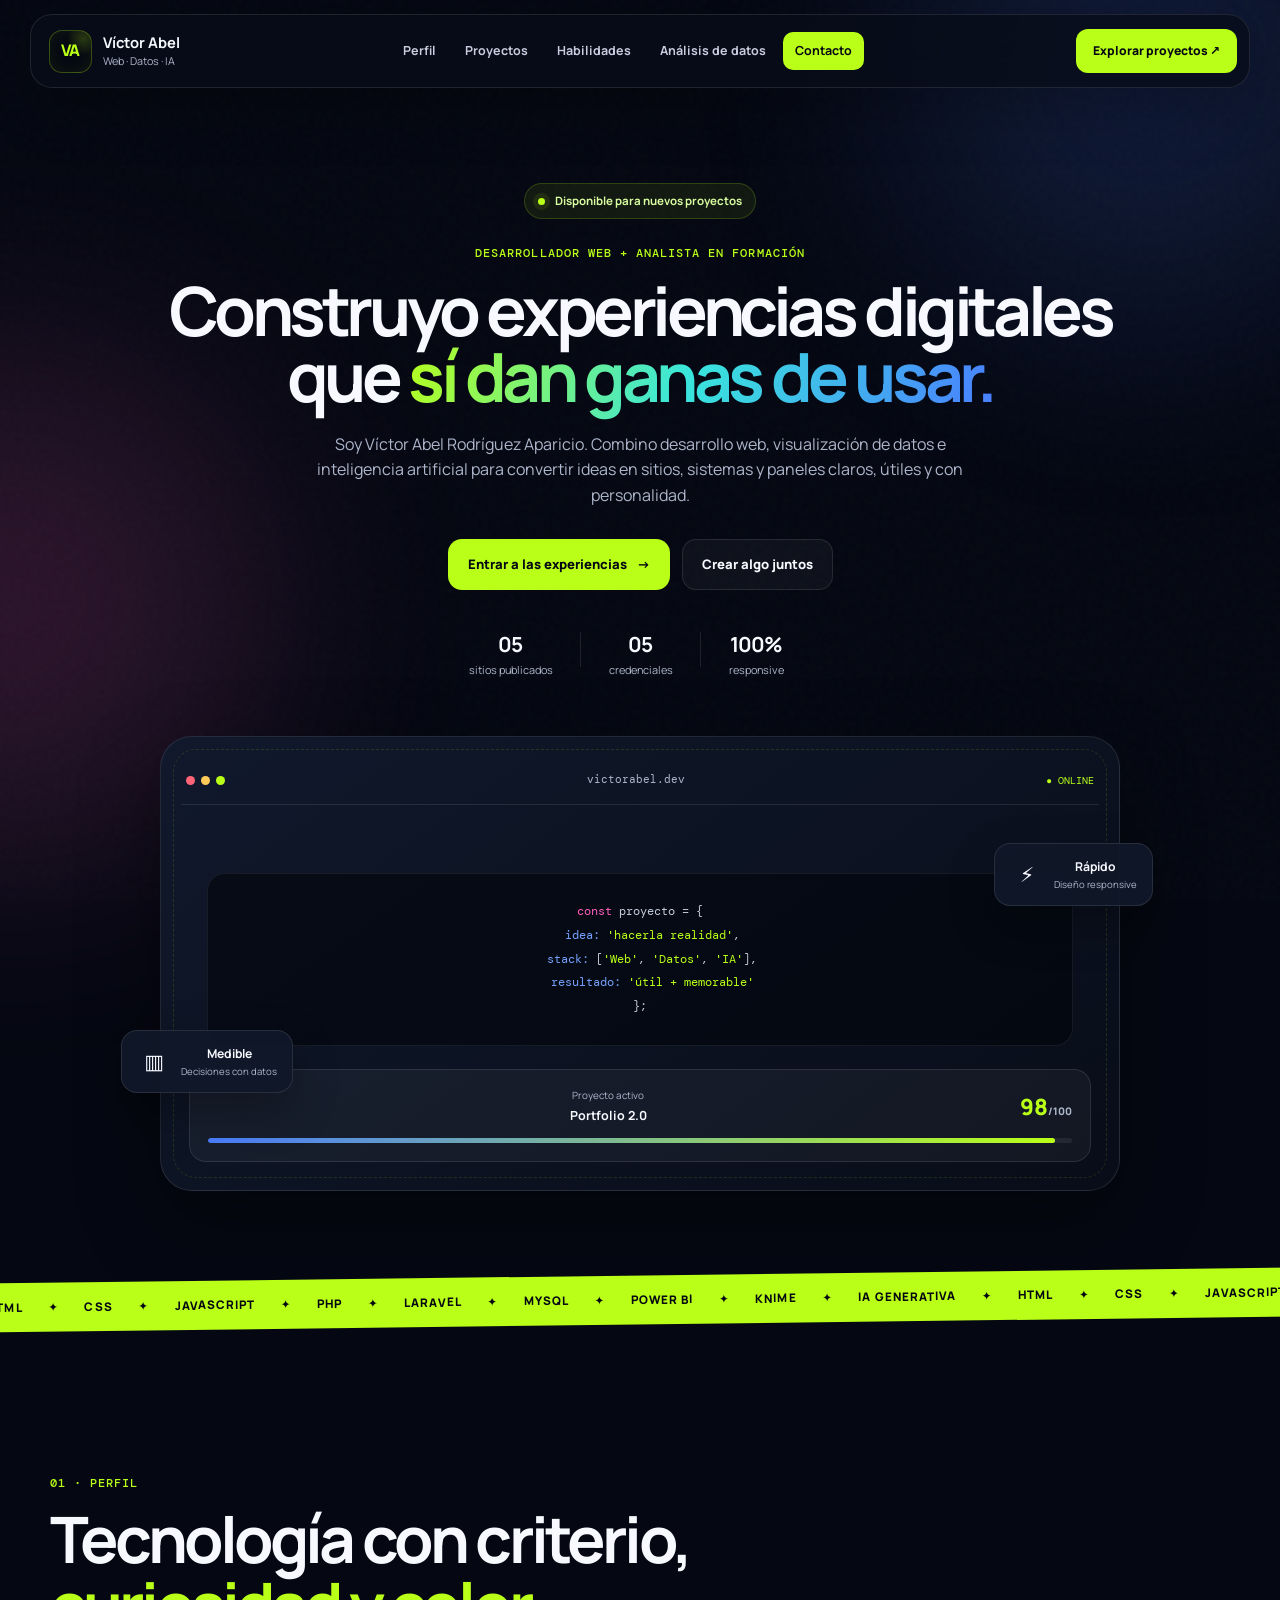
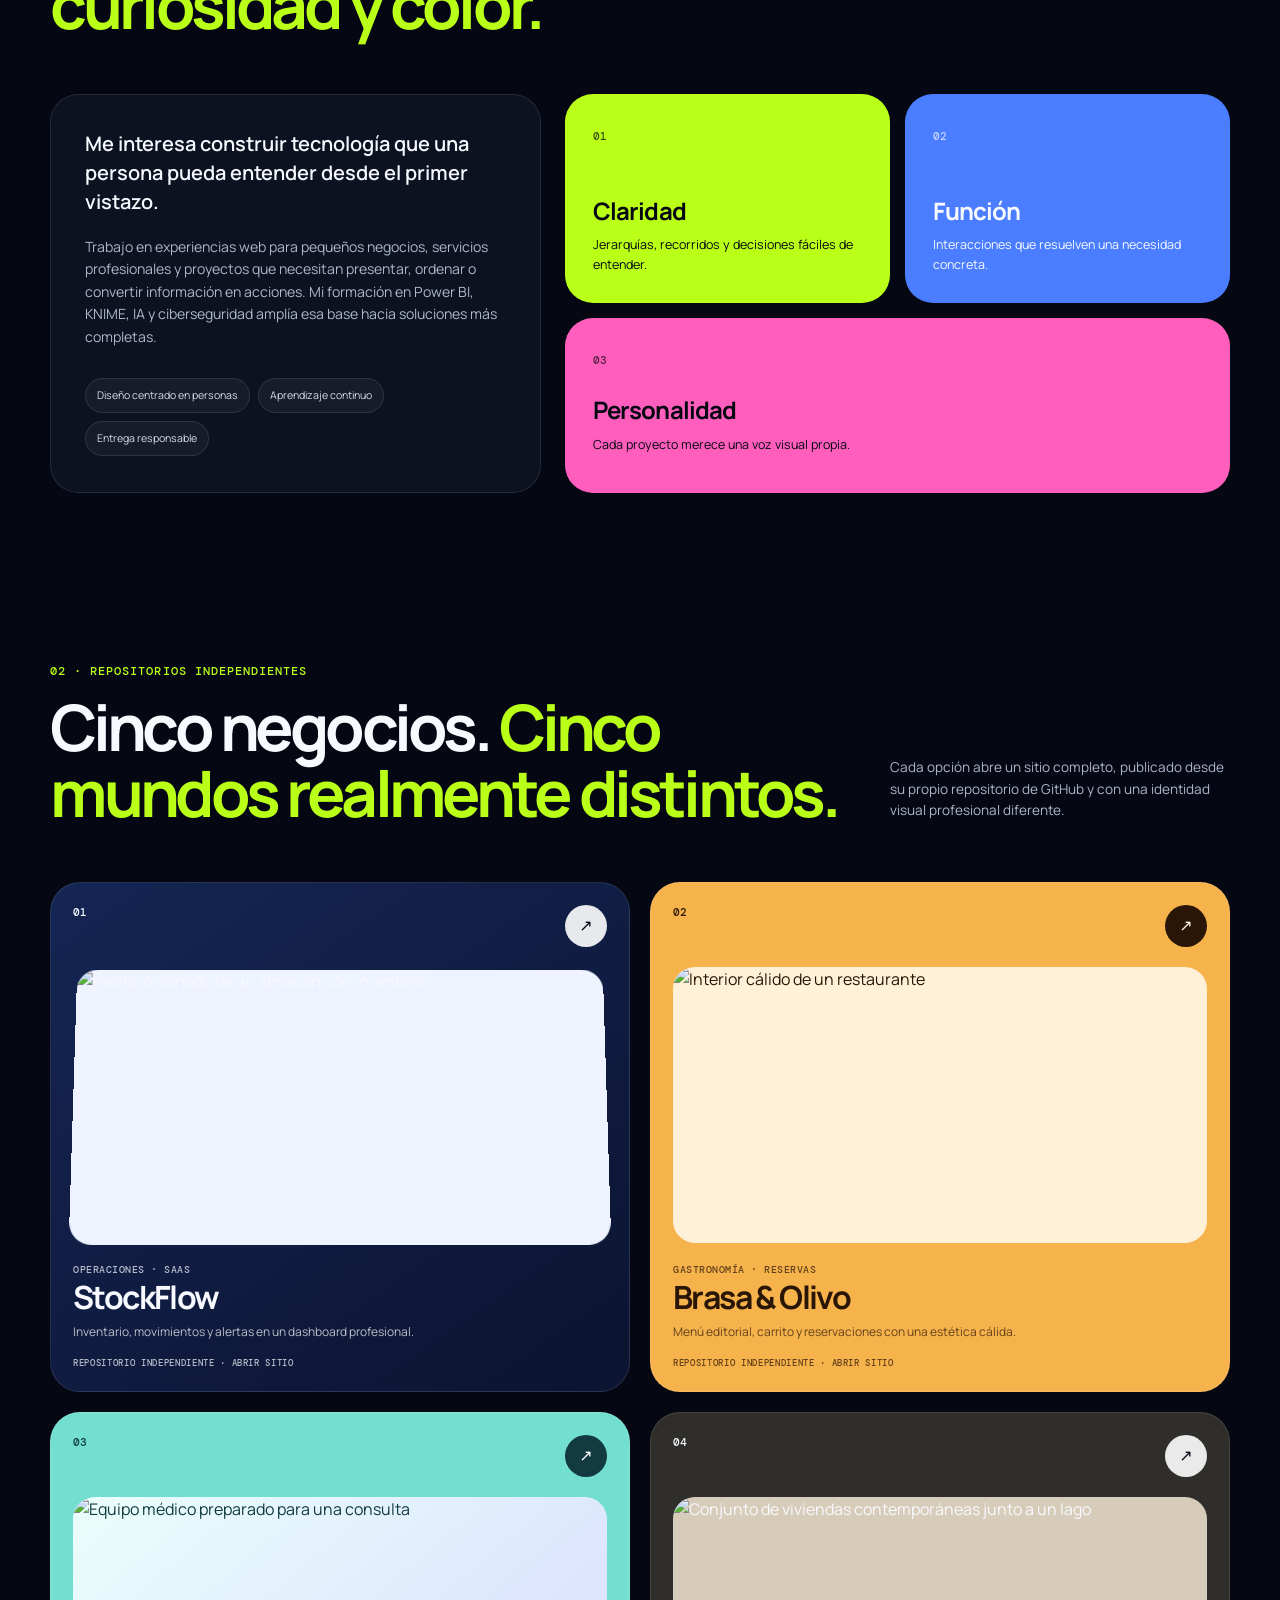
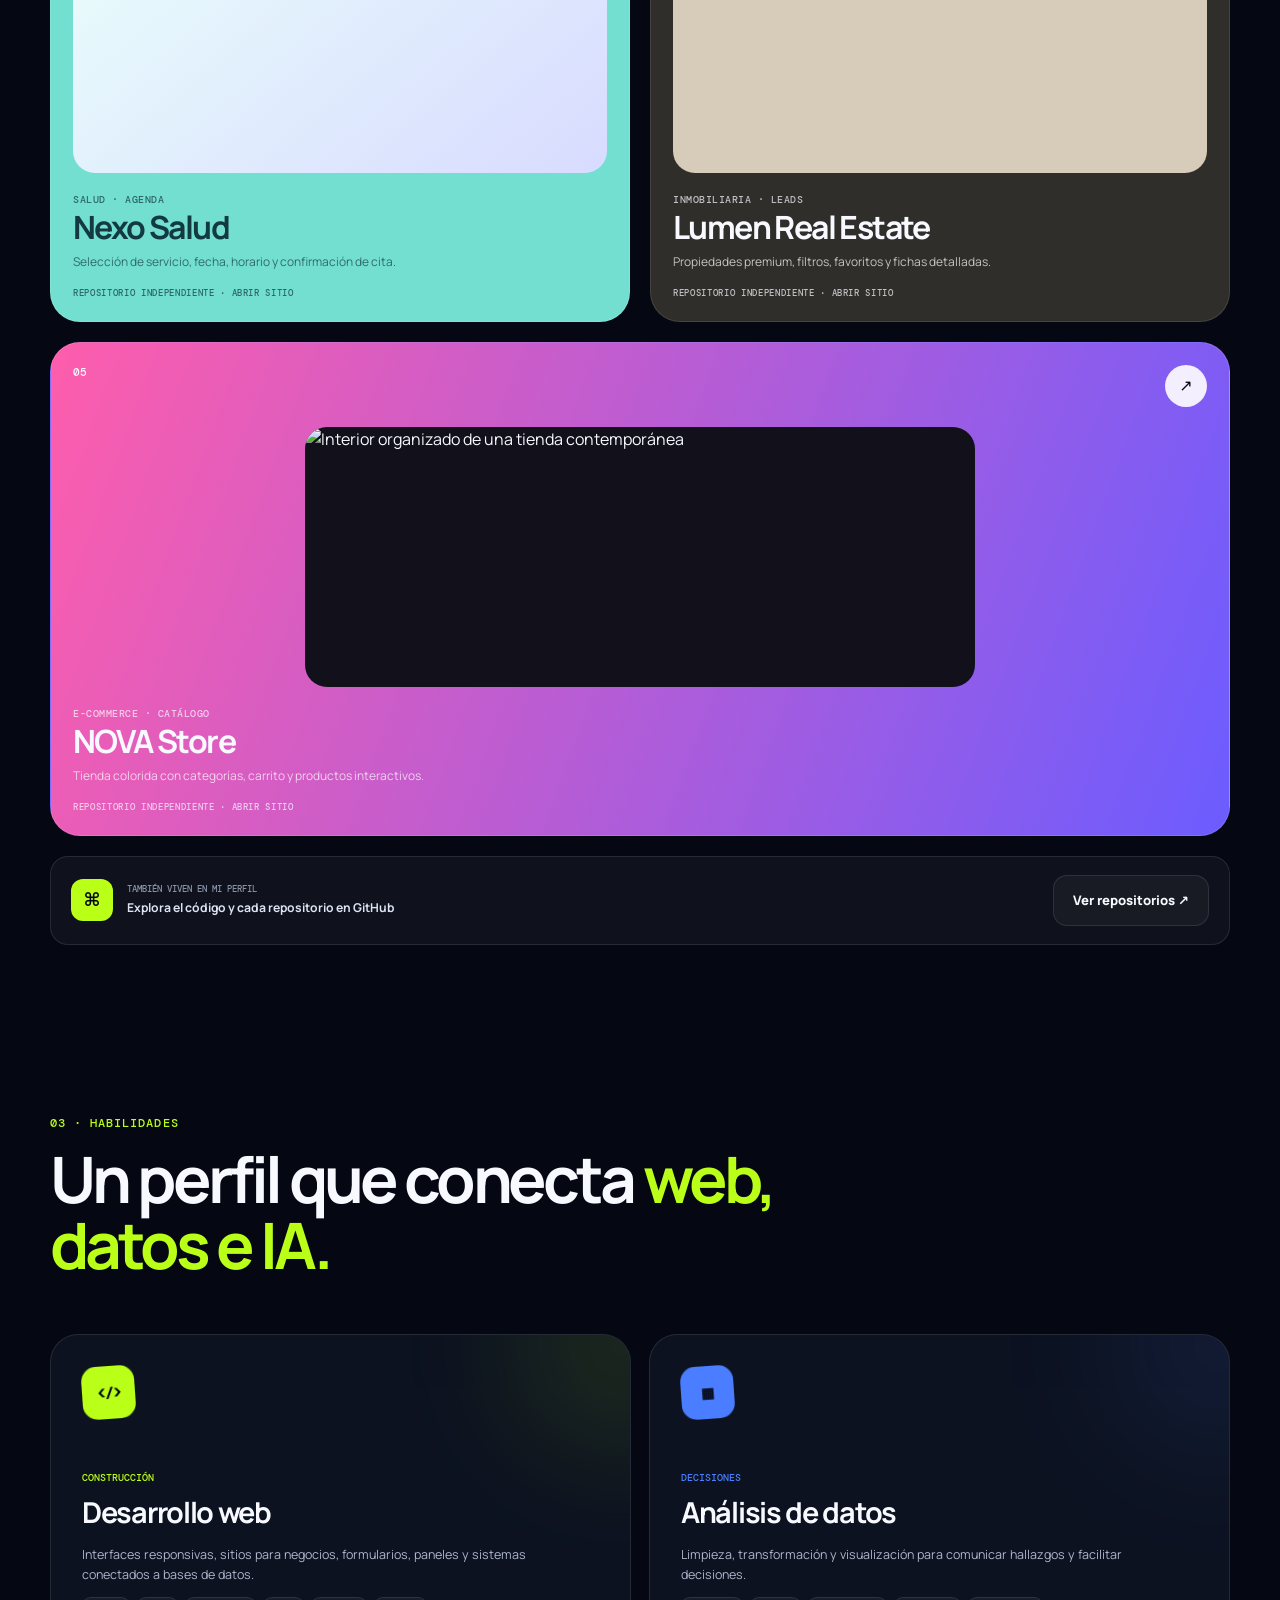
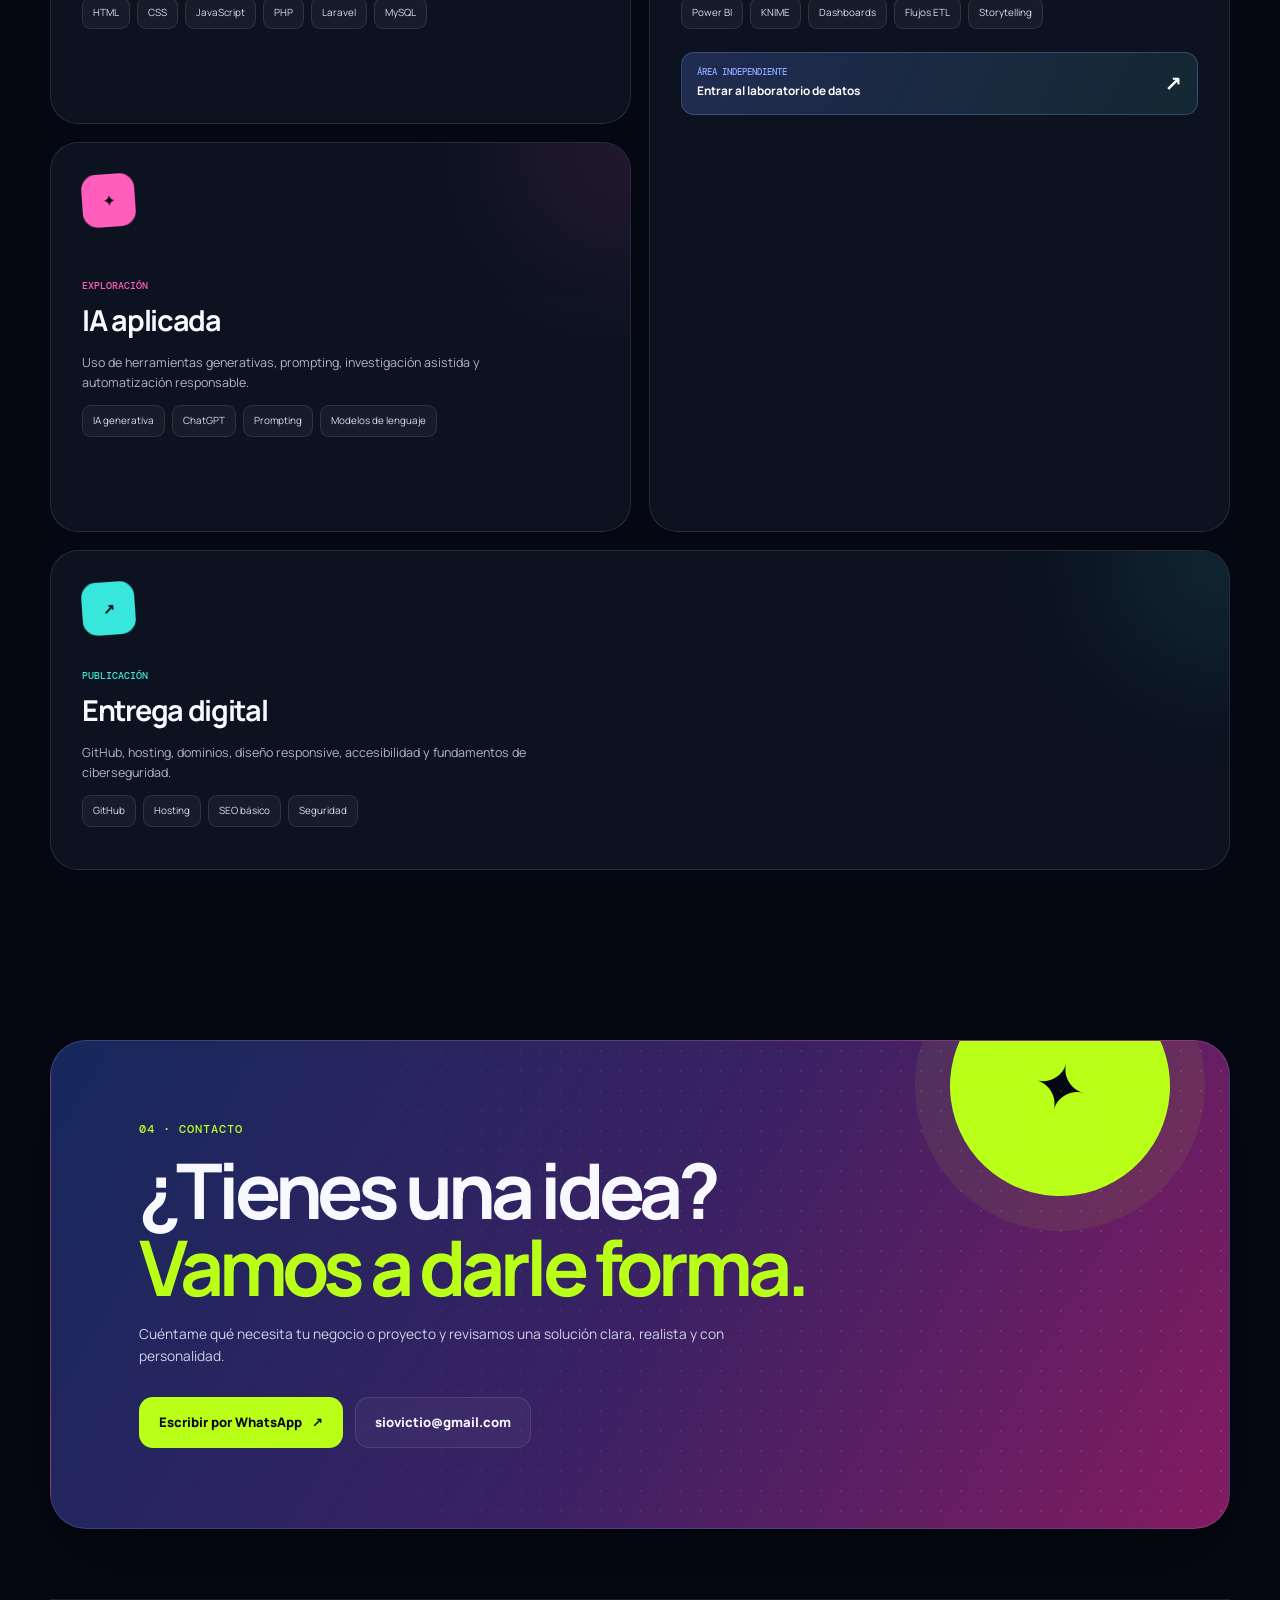
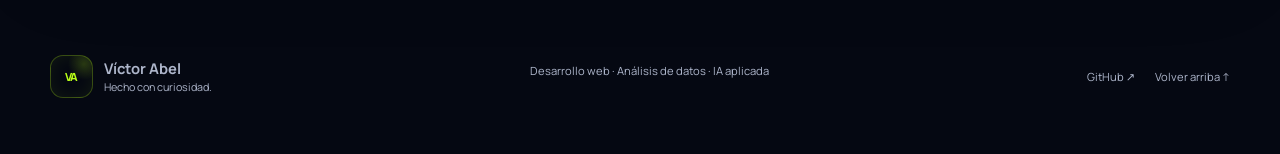
==== index.html @ 490d8b21 "Mejora la composición visual y proyectos" ====
<!DOCTYPE html>
<html lang="es">
<head>
  <meta charset="UTF-8">
  <meta name="viewport" content="width=device-width, initial-scale=1">
  <meta name="description" content="Portafolio de Víctor Abel Rodríguez: desarrollo web, análisis de datos, inteligencia artificial y soluciones digitales interactivas.">
  <meta name="theme-color" content="#050812">
  <meta property="og:title" content="Víctor Abel | Desarrollo web, datos e IA">
  <meta property="og:description" content="Explora cinco experiencias web interactivas y mi formación en datos, IA y ciberseguridad.">
  <meta property="og:type" content="website">
  <meta property="og:url" content="https://victorabel777.github.io/portafolio_victorabel/">
  <meta property="og:image" content="https://victorabel777.github.io/portafolio_victorabel/assets/og-portfolio.png">
  <meta property="og:image:alt" content="Víctor Abel: web, datos e inteligencia artificial">
  <meta name="twitter:card" content="summary_large_image">
  <title>Víctor Abel | Web, datos e IA</title>
  <link rel="icon" type="image/svg+xml" href="assets/favicon.svg">
  <link rel="stylesheet" href="assets/styles.css">
  <script src="assets/script.js" defer></script>
</head>
<body>
  <a class="skip-link" href="#contenido">Saltar al contenido</a>
  <div class="ambient ambient-one" aria-hidden="true"></div>
  <div class="ambient ambient-two" aria-hidden="true"></div>
  <div class="noise" aria-hidden="true"></div>

  <header class="site-header" id="inicio">
    <a class="brand" href="#inicio" aria-label="Ir al inicio">
      <span class="brand-mark">VA</span>
      <span><strong>Víctor Abel</strong><small>Web · Datos · IA</small></span>
    </a>
    <button class="menu-toggle" type="button" aria-expanded="false" aria-controls="main-menu">
      <span></span><span></span><span></span>
      <span class="sr-only">Abrir menú</span>
    </button>
    <nav class="main-menu" id="main-menu" aria-label="Navegación principal">
      <a href="#perfil">Perfil</a>
      <a href="#proyectos">Proyectos</a>
      <a href="#habilidades">Habilidades</a>
      <a href="analisis-datos/">Análisis de datos</a>
      <a href="#contacto">Contacto</a>
    </nav>
    <a class="header-cta" href="#proyectos">Explorar proyectos <span>↗</span></a>
  </header>

  <main id="contenido">
    <section class="hero section-shell" aria-labelledby="hero-title">
      <div class="hero-copy reveal">
        <div class="status-pill"><span></span> Disponible para nuevos proyectos</div>
        <p class="eyebrow">Desarrollador web + analista en formación</p>
        <h1 id="hero-title">Construyo experiencias digitales que <span class="gradient-text">sí dan ganas de usar.</span></h1>
        <p class="hero-lead">Soy Víctor Abel Rodríguez Aparicio. Combino desarrollo web, visualización de datos e inteligencia artificial para convertir ideas en sitios, sistemas y paneles claros, útiles y con personalidad.</p>
        <div class="hero-actions">
          <a class="button button-primary" href="#proyectos">Entrar a las experiencias <span>→</span></a>
          <a class="button button-ghost" href="#contacto">Crear algo juntos</a>
        </div>
        <div class="hero-proof" aria-label="Resumen profesional">
          <div><strong>05</strong><span>sitios publicados</span></div>
          <div><strong>05</strong><span>credenciales</span></div>
          <div><strong>100%</strong><span>responsive</span></div>
        </div>
      </div>

      <div class="hero-playground reveal" aria-label="Panel visual de especialidades">
        <div class="window-bar">
          <div class="window-dots"><span></span><span></span><span></span></div>
          <span>victorabel.dev</span>
          <span class="live-label">● ONLINE</span>
        </div>
        <div class="code-panel">
          <p><span class="code-pink">const</span> proyecto = {</p>
          <p class="indent"><span class="code-blue">idea:</span> <span class="code-green">'hacerla realidad'</span>,</p>
          <p class="indent"><span class="code-blue">stack:</span> [<span class="code-green">'Web'</span>, <span class="code-green">'Datos'</span>, <span class="code-green">'IA'</span>],</p>
          <p class="indent"><span class="code-blue">resultado:</span> <span class="code-green">'útil + memorable'</span></p>
          <p>};</p>
        </div>
        <div class="orbit-card orbit-one"><span>⚡</span><strong>Rápido</strong><small>Diseño responsive</small></div>
        <div class="orbit-card orbit-two"><span>▥</span><strong>Medible</strong><small>Decisiones con datos</small></div>
        <div class="performance-card">
          <div><small>Proyecto activo</small><strong>Portfolio 2.0</strong></div>
          <div class="performance-score">98<span>/100</span></div>
          <div class="progress"><span></span></div>
        </div>
      </div>
    </section>

    <section class="ticker" aria-label="Tecnologías destacadas">
      <div class="ticker-track">
        <span>HTML</span><i>✦</i><span>CSS</span><i>✦</i><span>JavaScript</span><i>✦</i><span>PHP</span><i>✦</i><span>Laravel</span><i>✦</i><span>MySQL</span><i>✦</i><span>Power BI</span><i>✦</i><span>KNIME</span><i>✦</i><span>IA generativa</span><i>✦</i>
        <span aria-hidden="true">HTML</span><i aria-hidden="true">✦</i><span aria-hidden="true">CSS</span><i aria-hidden="true">✦</i><span aria-hidden="true">JavaScript</span><i aria-hidden="true">✦</i><span aria-hidden="true">PHP</span><i aria-hidden="true">✦</i>
      </div>
    </section>

    <section class="profile section-shell" id="perfil" aria-labelledby="profile-title">
      <div class="section-heading reveal">
        <p class="eyebrow">01 · Perfil</p>
        <h2 id="profile-title">Tecnología con criterio, <span>curiosidad y color.</span></h2>
      </div>
      <div class="profile-grid">
        <article class="profile-story reveal">
          <p class="story-large">Me interesa construir tecnología que una persona pueda entender desde el primer vistazo.</p>
          <p>Trabajo en experiencias web para pequeños negocios, servicios profesionales y proyectos que necesitan presentar, ordenar o convertir información en acciones. Mi formación en Power BI, KNIME, IA y ciberseguridad amplía esa base hacia soluciones más completas.</p>
          <div class="profile-tags">
            <span>Diseño centrado en personas</span>
            <span>Aprendizaje continuo</span>
            <span>Entrega responsable</span>
          </div>
        </article>
        <div class="profile-bento reveal">
          <article class="bento-card bento-lime">
            <span class="bento-number">01</span>
            <h3>Claridad</h3>
            <p>Jerarquías, recorridos y decisiones fáciles de entender.</p>
          </article>
          <article class="bento-card bento-blue">
            <span class="bento-number">02</span>
            <h3>Función</h3>
            <p>Interacciones que resuelven una necesidad concreta.</p>
          </article>
          <article class="bento-card bento-pink">
            <span class="bento-number">03</span>
            <h3>Personalidad</h3>
            <p>Cada proyecto merece una voz visual propia.</p>
          </article>
        </div>
      </div>
    </section>

    <section class="experiences section-shell" id="proyectos" aria-labelledby="experiences-title">
      <div class="section-heading split reveal">
        <div>
          <p class="eyebrow">02 · Repositorios independientes</p>
          <h2 id="experiences-title">Cinco negocios. <span>Cinco mundos realmente distintos.</span></h2>
        </div>
        <p>Cada opción abre un sitio completo, publicado desde su propio repositorio de GitHub y con una identidad visual profesional diferente.</p>
      </div>

      <div class="project-launcher" role="list">
        <a class="project-card inventory reveal" data-project-id="inventario" href="https://victorabel777.github.io/stockflow-inventario/" target="_blank" rel="noopener" role="listitem">
          <div class="project-top"><span class="project-index">01</span><span class="project-arrow">↗</span></div>
          <div class="project-visual inventory-visual photo-visual">
            <img src="https://images.unsplash.com/photo-1721937127582-ed331de95a04?auto=format&amp;fit=crop&amp;w=1400&amp;q=82" alt="Pasillo ordenado de un almacén con inventario" loading="lazy">
          </div>
          <div class="project-copy">
            <p>Operaciones · SaaS</p>
            <h3>StockFlow</h3>
            <span>Inventario, movimientos y alertas en un dashboard profesional.</span>
            <small>Repositorio independiente · Abrir sitio</small>
          </div>
        </a>

        <a class="project-card restaurant reveal" data-project-id="restaurante" href="https://victorabel777.github.io/brasa-olivo-restaurante/" target="_blank" rel="noopener" role="listitem">
          <div class="project-top"><span class="project-index">02</span><span class="project-arrow">↗</span></div>
          <div class="project-visual restaurant-visual photo-visual">
            <img src="https://images.unsplash.com/photo-1564350908581-4e7df28dab7e?auto=format&amp;fit=crop&amp;w=1400&amp;q=82" alt="Interior cálido de un restaurante" loading="lazy">
          </div>
          <div class="project-copy">
            <p>Gastronomía · Reservas</p>
            <h3>Brasa &amp; Olivo</h3>
            <span>Menú editorial, carrito y reservaciones con una estética cálida.</span>
            <small>Repositorio independiente · Abrir sitio</small>
          </div>
        </a>

        <a class="project-card appointments reveal" data-project-id="citas" href="https://victorabel777.github.io/nexo-salud-citas/" target="_blank" rel="noopener" role="listitem">
          <div class="project-top"><span class="project-index">03</span><span class="project-arrow">↗</span></div>
          <div class="project-visual appointments-visual photo-visual">
            <img src="https://images.unsplash.com/photo-1700832082152-0416a3ee5e60?auto=format&amp;fit=crop&amp;w=1400&amp;q=82" alt="Equipo médico preparado para una consulta" loading="lazy">
          </div>
          <div class="project-copy">
            <p>Salud · Agenda</p>
            <h3>Nexo Salud</h3>
            <span>Selección de servicio, fecha, horario y confirmación de cita.</span>
            <small>Repositorio independiente · Abrir sitio</small>
          </div>
        </a>

        <a class="project-card realestate reveal" data-project-id="inmobiliaria" href="https://victorabel777.github.io/lumen-real-estate/" target="_blank" rel="noopener" role="listitem">
          <div class="project-top"><span class="project-index">04</span><span class="project-arrow">↗</span></div>
          <div class="project-visual realestate-visual photo-visual">
            <img src="https://images.unsplash.com/photo-1760473537243-72168ffd273c?auto=format&amp;fit=crop&amp;w=1400&amp;q=82" alt="Conjunto de viviendas contemporáneas junto a un lago" loading="lazy">
          </div>
          <div class="project-copy">
            <p>Inmobiliaria · Leads</p>
            <h3>Lumen Real Estate</h3>
            <span>Propiedades premium, filtros, favoritos y fichas detalladas.</span>
            <small>Repositorio independiente · Abrir sitio</small>
          </div>
        </a>

        <a class="project-card store reveal" data-project-id="tienda" href="https://victorabel777.github.io/nova-store/" target="_blank" rel="noopener" role="listitem">
          <div class="project-top"><span class="project-index">05</span><span class="project-arrow">↗</span></div>
          <div class="project-visual store-visual photo-visual">
            <img src="https://images.unsplash.com/photo-1570109635237-4653cebfb9bb?auto=format&amp;fit=crop&amp;w=1600&amp;q=82" alt="Interior organizado de una tienda contemporánea" loading="lazy">
          </div>
          <div class="project-copy">
            <p>E-commerce · Catálogo</p>
            <h3>NOVA Store</h3>
            <span>Tienda colorida con categorías, carrito y productos interactivos.</span>
            <small>Repositorio independiente · Abrir sitio</small>
          </div>
        </a>
      </div>
      <div class="github-strip reveal">
        <div><span>⌘</span><p><small>También viven en mi perfil</small><strong>Explora el código y cada repositorio en GitHub</strong></p></div>
        <a class="button button-ghost" href="https://github.com/victorabel777?tab=repositories" target="_blank" rel="noopener">Ver repositorios ↗</a>
      </div>
    </section>

    <section class="skills section-shell" id="habilidades" aria-labelledby="skills-title">
      <div class="section-heading reveal">
        <p class="eyebrow">03 · Habilidades</p>
        <h2 id="skills-title">Un perfil que conecta <span>web, datos e IA.</span></h2>
      </div>
      <div class="skills-grid">
        <article class="skill-card skill-web reveal">
          <div class="skill-icon">&lt;/&gt;</div>
          <p class="skill-label">Construcción</p>
          <h3>Desarrollo web</h3>
          <p>Interfaces responsivas, sitios para negocios, formularios, paneles y sistemas conectados a bases de datos.</p>
          <div class="skill-pills"><span>HTML</span><span>CSS</span><span>JavaScript</span><span>PHP</span><span>Laravel</span><span>MySQL</span></div>
        </article>
        <article class="skill-card skill-data reveal">
          <div class="skill-icon">▦</div>
          <p class="skill-label">Decisiones</p>
          <h3>Análisis de datos</h3>
          <p>Limpieza, transformación y visualización para comunicar hallazgos y facilitar decisiones.</p>
          <div class="skill-pills"><span>Power BI</span><span>KNIME</span><span>Dashboards</span><span>Flujos ETL</span><span>Storytelling</span></div>
          <a class="data-portal-link" href="analisis-datos/"><span><small>Área independiente</small><strong>Entrar al laboratorio de datos</strong></span><b>↗</b></a>
        </article>
        <article class="skill-card skill-ai reveal">
          <div class="skill-icon">✦</div>
          <p class="skill-label">Exploración</p>
          <h3>IA aplicada</h3>
          <p>Uso de herramientas generativas, prompting, investigación asistida y automatización responsable.</p>
          <div class="skill-pills"><span>IA generativa</span><span>ChatGPT</span><span>Prompting</span><span>Modelos de lenguaje</span></div>
        </article>
        <article class="skill-card skill-delivery reveal">
          <div class="skill-icon">↗</div>
          <p class="skill-label">Publicación</p>
          <h3>Entrega digital</h3>
          <p>GitHub, hosting, dominios, diseño responsive, accesibilidad y fundamentos de ciberseguridad.</p>
          <div class="skill-pills"><span>GitHub</span><span>Hosting</span><span>SEO básico</span><span>Seguridad</span></div>
        </article>
      </div>
    </section>

    <section class="contact section-shell" id="contacto" aria-labelledby="contact-title">
      <div class="contact-card reveal">
        <div class="contact-orb" aria-hidden="true">✦</div>
        <p class="eyebrow">04 · Contacto</p>
        <h2 id="contact-title">¿Tienes una idea? <span>Vamos a darle forma.</span></h2>
        <p>Cuéntame qué necesita tu negocio o proyecto y revisamos una solución clara, realista y con personalidad.</p>
        <div class="contact-actions">
          <a class="button button-primary" href="https://wa.me/527471140204">Escribir por WhatsApp <span>↗</span></a>
          <a class="button button-ghost" href="mailto:siovictio@gmail.com">siovictio@gmail.com</a>
        </div>
      </div>
    </section>
  </main>

  <footer class="footer section-shell">
    <a class="brand" href="#inicio">
      <span class="brand-mark">VA</span>
      <span><strong>Víctor Abel</strong><small>Hecho con curiosidad.</small></span>
    </a>
    <p>Desarrollo web · Análisis de datos · IA aplicada</p>
    <div><a href="https://github.com/victorabel777">GitHub ↗</a><a href="#inicio">Volver arriba ↑</a></div>
  </footer>
</body>
</html>
---- assets/styles.css ----
@import url('https://fonts.googleapis.com/css2?family=DM+Mono:wght@400;500&family=Manrope:wght@400;500;600;700;800&display=swap');

:root {
  --ink: #f7f9ff;
  --muted: #aeb6cb;
  --night: #050812;
  --panel: #0c1220;
  --panel-2: #11192b;
  --line: rgba(255, 255, 255, .1);
  --lime: #b9ff18;
  --blue: #4a7dff;
  --cyan: #39e6dc;
  --pink: #ff5ebc;
  --orange: #ff9f43;
  --radius: 28px;
  --shadow: 0 30px 80px rgba(0, 0, 0, .34);
}

* { box-sizing: border-box; }
html { scroll-behavior: smooth; }
body {
  margin: 0;
  min-width: 320px;
  color: var(--ink);
  background: var(--night);
  font-family: "Manrope", system-ui, sans-serif;
  line-height: 1.6;
  overflow-x: hidden;
}
body.menu-open { overflow: hidden; }
a { color: inherit; text-decoration: none; }
button, input, select { font: inherit; }
img { display: block; max-width: 100%; }
.sr-only {
  position: absolute;
  width: 1px;
  height: 1px;
  padding: 0;
  margin: -1px;
  overflow: hidden;
  clip: rect(0, 0, 0, 0);
  white-space: nowrap;
  border: 0;
}
.skip-link {
  position: fixed;
  top: 12px;
  left: 12px;
  z-index: 999;
  padding: 10px 15px;
  color: var(--night);
  background: var(--lime);
  border-radius: 10px;
  transform: translateY(-180%);
  transition: .2s;
}
.skip-link:focus { transform: translateY(0); }
:focus-visible { outline: 3px solid var(--lime); outline-offset: 4px; }

.ambient {
  position: fixed;
  z-index: -2;
  width: 500px;
  height: 500px;
  border-radius: 50%;
  filter: blur(120px);
  opacity: .16;
  pointer-events: none;
}
.ambient-one { top: -180px; right: -120px; background: var(--blue); }
.ambient-two { bottom: 5%; left: -240px; background: var(--pink); }
.noise {
  position: fixed;
  inset: 0;
  z-index: -1;
  opacity: .035;
  background-image: url("data:image/svg+xml,%3Csvg viewBox='0 0 180 180' xmlns='http://www.w3.org/2000/svg'%3E%3Cfilter id='n'%3E%3CfeTurbulence type='fractalNoise' baseFrequency='.9' numOctaves='3' stitchTiles='stitch'/%3E%3C/filter%3E%3Crect width='100%25' height='100%25' filter='url(%23n)' opacity='.6'/%3E%3C/svg%3E");
  pointer-events: none;
}

.section-shell {
  width: min(1180px, calc(100% - 40px));
  margin-inline: auto;
}
.site-header {
  position: sticky;
  top: 14px;
  z-index: 100;
  width: min(1220px, calc(100% - 28px));
  min-height: 74px;
  margin: 14px auto 0;
  padding: 10px 12px 10px 18px;
  display: flex;
  align-items: center;
  gap: 24px;
  background: rgba(8, 13, 25, .82);
  border: 1px solid var(--line);
  border-radius: 22px;
  box-shadow: 0 18px 60px rgba(0, 0, 0, .24);
  backdrop-filter: blur(18px);
}
.brand {
  display: inline-flex;
  align-items: center;
  gap: 11px;
  flex: 0 0 auto;
}
.brand-mark {
  width: 43px;
  height: 43px;
  display: grid;
  place-items: center;
  color: var(--lime);
  background:
    radial-gradient(circle at 80% 20%, rgba(185,255,24,.18), transparent 34%),
    #050812;
  border: 1px solid rgba(185,255,24,.28);
  border-radius: 13px;
  box-shadow: inset 0 0 18px rgba(185,255,24,.07);
  font-weight: 800;
  letter-spacing: -.05em;
}
.brand strong, .brand small { display: block; line-height: 1.2; }
.brand strong { font-size: .92rem; }
.brand small { margin-top: 4px; color: var(--muted); font-size: .67rem; }
.main-menu {
  margin-inline: auto;
  display: flex;
  align-items: center;
  gap: 5px;
}
.main-menu a {
  padding: 9px 12px;
  color: #c8cee0;
  border-radius: 10px;
  font-size: .78rem;
  font-weight: 700;
  transition: .2s ease;
}
.main-menu a:hover, .main-menu a.active { color: var(--night); background: var(--lime); }
.header-cta {
  padding: 12px 17px;
  color: var(--night);
  background: var(--lime);
  border-radius: 12px;
  font-size: .76rem;
  font-weight: 800;
  transition: transform .2s ease, box-shadow .2s ease;
}
.header-cta:hover { transform: translateY(-2px); box-shadow: 0 10px 30px rgba(185,255,24,.18); }
.menu-toggle {
  display: none;
  width: 46px;
  height: 46px;
  padding: 11px;
  margin-left: auto;
  background: transparent;
  border: 1px solid var(--line);
  border-radius: 12px;
}
.menu-toggle span:not(.sr-only) {
  display: block;
  height: 2px;
  margin: 4px 0;
  background: var(--ink);
  border-radius: 4px;
}

.hero {
  min-height: auto;
  padding: 95px 0 85px;
  display: grid;
  grid-template-columns: 1fr;
  align-items: center;
  gap: 58px;
  text-align: center;
}
.hero-copy { max-width: 1050px; margin: 0 auto; display: flex; align-items: center; flex-direction: column; }
.status-pill {
  width: fit-content;
  margin-bottom: 26px;
  padding: 8px 13px;
  color: #d9fca0;
  background: rgba(185, 255, 24, .07);
  border: 1px solid rgba(185, 255, 24, .18);
  border-radius: 999px;
  font-size: .72rem;
  font-weight: 700;
}
.status-pill span {
  width: 7px;
  height: 7px;
  display: inline-block;
  margin-right: 8px;
  background: var(--lime);
  border-radius: 50%;
  box-shadow: 0 0 0 5px rgba(185,255,24,.09);
  animation: pulse 2s infinite;
}
.eyebrow {
  margin: 0 0 13px;
  color: var(--lime);
  font-family: "DM Mono", monospace;
  font-size: .72rem;
  font-weight: 500;
  letter-spacing: .09em;
  text-transform: uppercase;
}
h1, h2, h3, p { margin-top: 0; }
h1 {
  max-width: 1000px;
  margin-bottom: 22px;
  font-size: clamp(3.3rem, 5.3vw, 5.65rem);
  line-height: .98;
  letter-spacing: -.065em;
}
.gradient-text {
  color: transparent;
  background: linear-gradient(110deg, var(--lime), var(--cyan) 48%, var(--blue));
  background-clip: text;
  -webkit-background-clip: text;
}
.hero-lead {
  max-width: 650px;
  margin-bottom: 30px;
  color: var(--muted);
  font-size: 1rem;
}
.hero-actions, .contact-actions {
  display: flex;
  flex-wrap: wrap;
  gap: 12px;
}
.hero-actions { justify-content: center; }
.button {
  min-height: 51px;
  padding: 14px 19px;
  display: inline-flex;
  align-items: center;
  justify-content: center;
  gap: 10px;
  border: 1px solid transparent;
  border-radius: 14px;
  font-size: .82rem;
  font-weight: 800;
  transition: transform .2s ease, background .2s ease, border-color .2s ease;
}
.button:hover { transform: translateY(-3px); }
.button-primary { color: var(--night); background: var(--lime); }
.button-ghost { color: var(--ink); background: rgba(255,255,255,.04); border-color: var(--line); }
.button-ghost:hover { background: rgba(255,255,255,.08); border-color: rgba(255,255,255,.22); }
.hero-proof {
  margin-top: 38px;
  display: flex;
  align-items: center;
  gap: 28px;
  justify-content: center;
}
.hero-proof div { position: relative; padding-right: 28px; }
.hero-proof div:not(:last-child)::after {
  content: "";
  position: absolute;
  top: 4px;
  right: 0;
  width: 1px;
  height: 35px;
  background: var(--line);
}
.hero-proof strong, .hero-proof span { display: block; }
.hero-proof strong { font-size: 1.3rem; letter-spacing: -.04em; }
.hero-proof span { color: var(--muted); font-size: .68rem; }

.hero-playground {
  position: relative;
  width: min(960px, 100%);
  min-height: 455px;
  margin: 0 auto;
  padding: 20px;
  background: linear-gradient(145deg, rgba(17,26,45,.95), rgba(8,13,25,.98));
  border: 1px solid var(--line);
  border-radius: 32px;
  box-shadow: var(--shadow);
  transform: none;
}
.hero-playground::after {
  content: "";
  position: absolute;
  inset: 12px;
  border: 1px dashed rgba(185,255,24,.13);
  border-radius: 23px;
  pointer-events: none;
}
.window-bar {
  position: relative;
  z-index: 2;
  height: 48px;
  padding: 0 5px;
  display: flex;
  align-items: center;
  justify-content: space-between;
  color: var(--muted);
  border-bottom: 1px solid var(--line);
  font-family: "DM Mono", monospace;
  font-size: .66rem;
}
.window-dots { display: flex; gap: 6px; }
.window-dots span { width: 9px; height: 9px; border-radius: 50%; background: #ff6577; }
.window-dots span:nth-child(2) { background: #ffca58; }
.window-dots span:nth-child(3) { background: var(--lime); }
.live-label { color: var(--lime); font-size: .6rem; }
.code-panel {
  position: relative;
  z-index: 2;
  margin: 68px 26px 20px;
  padding: 26px;
  color: #c5ccdc;
  background: rgba(2,5,12,.62);
  border: 1px solid rgba(255,255,255,.07);
  border-radius: 18px;
  font: .78rem/1.9 "DM Mono", monospace;
}
.code-panel p { margin-bottom: 0; }
.code-panel .indent { padding-left: 24px; }
.code-pink { color: var(--pink); }
.code-blue { color: #76a2ff; }
.code-green { color: var(--lime); }
.orbit-card {
  position: absolute;
  z-index: 4;
  min-width: 150px;
  padding: 13px 15px;
  display: grid;
  grid-template-columns: 34px 1fr;
  align-items: center;
  gap: 0 10px;
  background: rgba(16,24,41,.94);
  border: 1px solid var(--line);
  border-radius: 16px;
  box-shadow: 0 18px 45px rgba(0,0,0,.3);
  animation: float 5s ease-in-out infinite;
}
.orbit-card > span { grid-row: span 2; font-size: 1.3rem; }
.orbit-card strong { font-size: .76rem; }
.orbit-card small { color: var(--muted); font-size: .6rem; }
.orbit-one { top: 106px; right: -34px; }
.orbit-two { bottom: 97px; left: -40px; animation-delay: -2.3s; }
.performance-card {
  position: absolute;
  z-index: 3;
  right: 28px;
  bottom: 28px;
  left: 28px;
  padding: 18px;
  display: grid;
  grid-template-columns: 1fr auto;
  align-items: center;
  gap: 12px;
  background: rgba(255,255,255,.045);
  border: 1px solid var(--line);
  border-radius: 17px;
}
.performance-card small, .performance-card strong { display: block; }
.performance-card small { color: var(--muted); font-size: .62rem; }
.performance-card strong { margin-top: 2px; font-size: .78rem; }
.performance-score { color: var(--lime); font-size: 1.4rem; font-weight: 800; }
.performance-score span { color: var(--muted); font-size: .65rem; }
.progress { grid-column: 1 / -1; height: 5px; overflow: hidden; background: rgba(255,255,255,.07); border-radius: 99px; }
.progress span { width: 98%; height: 100%; display: block; background: linear-gradient(90deg, var(--blue), var(--lime)); border-radius: inherit; }

.ticker {
  width: 100%;
  padding: 15px 0;
  overflow: hidden;
  color: var(--night);
  background: var(--lime);
  transform: rotate(-.7deg) scale(1.02);
}
.ticker-track {
  width: max-content;
  display: flex;
  align-items: center;
  gap: 25px;
  animation: marquee 27s linear infinite;
  font-size: .72rem;
  font-weight: 800;
  letter-spacing: .08em;
  text-transform: uppercase;
}
.ticker-track i { font-style: normal; }

.profile, .experiences, .skills, .certificates { padding: 150px 0 20px; }
.section-heading { max-width: 820px; margin-bottom: 56px; }
.section-heading.split {
  max-width: none;
  display: grid;
  grid-template-columns: 1fr 340px;
  align-items: end;
  gap: 40px;
}
.section-heading h2 {
  margin-bottom: 0;
  font-size: clamp(2.4rem, 5vw, 5rem);
  line-height: 1.03;
  letter-spacing: -.06em;
}
.section-heading h2 span, .contact-card h2 span { color: var(--lime); }
.section-heading > p:last-child, .section-heading.split > p {
  margin-bottom: 4px;
  color: var(--muted);
  font-size: .85rem;
}
.profile-grid {
  display: grid;
  grid-template-columns: .85fr 1.15fr;
  gap: 24px;
}
.profile-story {
  padding: 34px;
  background: var(--panel);
  border: 1px solid var(--line);
  border-radius: var(--radius);
}
.profile-story p { color: var(--muted); font-size: .88rem; }
.profile-story .story-large { color: var(--ink); font-size: 1.25rem; font-weight: 600; line-height: 1.45; }
.profile-tags { margin-top: 30px; display: flex; flex-wrap: wrap; gap: 8px; }
.profile-tags span {
  padding: 8px 11px;
  color: #d7dded;
  background: rgba(255,255,255,.045);
  border: 1px solid var(--line);
  border-radius: 99px;
  font-size: .66rem;
}
.profile-bento {
  display: grid;
  grid-template-columns: 1fr 1fr;
  gap: 15px;
}
.bento-card {
  min-height: 205px;
  padding: 28px;
  color: var(--night);
  border-radius: var(--radius);
  transition: transform .25s ease;
}
.bento-card:hover { transform: rotate(-1deg) translateY(-5px); }
.bento-card:last-child { grid-column: 1 / -1; min-height: 175px; }
.bento-lime { background: var(--lime); }
.bento-blue { color: var(--ink); background: var(--blue); }
.bento-pink { background: var(--pink); }
.bento-number { font: 500 .68rem "DM Mono", monospace; opacity: .7; }
.bento-card h3 { margin: 44px 0 5px; font-size: 1.5rem; letter-spacing: -.04em; }
.bento-card:last-child h3 { margin-top: 20px; }
.bento-card p { max-width: 330px; margin-bottom: 0; font-size: .78rem; }

.project-launcher {
  display: grid;
  grid-template-columns: 1fr 1fr;
  gap: 20px;
}
.project-card {
  position: relative;
  min-height: 510px;
  padding: 22px;
  display: flex;
  flex-direction: column;
  overflow: hidden;
  border: 1px solid var(--line);
  border-radius: 30px;
  transition: transform .35s cubic-bezier(.2,.75,.2,1), border-color .25s ease;
}
.project-card:hover { transform: translateY(-8px); border-color: rgba(255,255,255,.3); }
.project-card:last-child { grid-column: 1 / -1; min-height: 430px; }
.project-top { position: relative; z-index: 3; display: flex; justify-content: space-between; }
.project-index { font: 500 .68rem "DM Mono", monospace; }
.project-arrow {
  width: 42px;
  height: 42px;
  display: grid;
  place-items: center;
  color: var(--night);
  background: rgba(255,255,255,.9);
  border-radius: 50%;
  transition: transform .25s ease;
}
.project-card:hover .project-arrow { transform: rotate(45deg); }
.project-visual {
  position: relative;
  flex: 1;
  min-height: 260px;
  margin: 20px 0;
  overflow: hidden;
  border-radius: 22px;
}
.photo-visual { display: block; background: #10131b; transform: none; }
.photo-visual::before { display: none; }
.photo-visual img { width: 100%; height: 100%; display: block; object-fit: cover; transition: transform .55s ease; }
.project-card:hover .photo-visual img { transform: scale(1.035); }
.store .project-visual { max-width: none; }
.project-copy { position: relative; z-index: 3; }
.project-copy p { margin-bottom: 5px; font: 500 .64rem "DM Mono", monospace; letter-spacing: .05em; text-transform: uppercase; opacity: .72; }
.project-copy h3 { margin-bottom: 5px; font-size: 2rem; line-height: 1; letter-spacing: -.05em; }
.project-copy > span { color: rgba(255,255,255,.72); font-size: .75rem; }
.project-copy > small {
  display: block;
  margin-top: 13px;
  color: currentColor;
  font: 500 .59rem "DM Mono", monospace;
  letter-spacing: .07em;
  text-transform: uppercase;
  opacity: .72;
}
.inventory { background: linear-gradient(145deg, #152554, #0b1430); }
.inventory-visual { display: flex; background: #eef3ff; transform: perspective(600px) rotateX(4deg); }
.mini-sidebar { width: 20%; padding: 28px 16px; background: #1a2c61; }
.mini-sidebar i { height: 8px; margin: 14px 0; display: block; background: rgba(255,255,255,.2); border-radius: 9px; }
.mini-sidebar i:first-child { width: 30px; height: 30px; background: #6e8fff; }
.mini-dashboard { flex: 1; padding: 35px 25px; display: grid; grid-template-columns: repeat(3,1fr); gap: 12px; }
.mini-dashboard span { height: 65px; background: white; border-radius: 10px; box-shadow: 0 5px 18px rgba(25,46,90,.08); }
.mini-dashboard b { grid-column: 1/-1; height: 115px; background: linear-gradient(180deg, white, #e5ebfa); border-radius: 10px; }
.restaurant { color: #291607; background: #f6b24b; }
.restaurant .project-arrow { background: #291607; color: #fff3df; }
.restaurant .project-copy > span { color: rgba(41,22,7,.72); }
.restaurant-visual { display: grid; place-items: center; background: #fff1d8; }
.restaurant-visual::before { content: ""; position: absolute; width: 280px; height: 280px; border: 1px solid rgba(80,36,7,.15); border-radius: 50%; }
.plate { position: relative; z-index: 2; width: 180px; height: 180px; display: grid; place-items: center; background: white; border: 15px solid #f7e4c6; border-radius: 50%; box-shadow: 0 20px 35px rgba(83,45,8,.18); font-size: 4rem; transform: rotate(-8deg); }
.restaurant-visual > span { position: absolute; bottom: 15px; right: 18px; font: 800 3rem/1 "Manrope"; opacity: .08; }
.appointments { color: #123a40; background: #73dfd0; }
.appointments .project-arrow { background: #123a40; color: #fff; }
.appointments .project-copy > span { color: rgba(18,58,64,.7); }
.appointments-visual { display: grid; place-items: center; background: linear-gradient(140deg, #eafffb, #d8dbff); }
.calendar-mini { width: 190px; padding: 24px; background: white; border-radius: 24px; box-shadow: 0 25px 50px rgba(33,70,75,.15); }
.calendar-mini b { margin-bottom: 20px; display: block; color: #5034a4; font-size: 3rem; }
.calendar-mini i { width: 100%; height: 9px; margin: 9px 0; display: block; background: #e8e5f5; border-radius: 9px; }
.calendar-mini i:last-child { width: 55%; background: #73dfd0; }
.appointments-visual > span { position: absolute; top: 18px; right: 18px; color: #5034a4; font: 600 .7rem "DM Mono"; }
.realestate { background: #302e2a; }
.realestate-visual { display: grid; place-items: center; background: #d7ccb9; }
.building { width: 190px; height: 210px; padding: 26px; display: grid; grid-template-columns: 1fr 1fr; gap: 20px; background: #403e39; box-shadow: 25px 25px 0 #a99b84; }
.building i { display: block; background: linear-gradient(135deg, #e8dcbf, #bda77a); }
.realestate-visual > span { position: absolute; bottom: 13px; left: 18px; color: #403e39; font: 800 1rem "DM Mono"; letter-spacing: .25em; }
.store { background: linear-gradient(110deg, #fe5dac, #6c5cff); }
.store .project-visual { max-width: 670px; width: 100%; margin-inline: auto; }
.store-visual { display: flex; align-items: center; justify-content: center; gap: 30px; background: #11101b; }
.product-box { width: 150px; height: 190px; display: grid; place-items: center; color: #11101b; background: linear-gradient(150deg, #ffda44, #ff7b45); border-radius: 24px 24px 70px 24px; font-size: 4rem; font-weight: 800; transform: rotate(-7deg); box-shadow: 0 24px 50px rgba(0,0,0,.35); }
.product-lines { width: 170px; }
.product-lines i { height: 12px; margin: 14px 0; display: block; background: rgba(255,255,255,.18); border-radius: 9px; }
.product-lines i:nth-child(2) { width: 70%; background: var(--pink); }
.product-lines i:nth-child(3) { width: 45%; background: var(--lime); }

.skills-grid { display: grid; grid-template-columns: 1fr 1fr; gap: 18px; }
.skill-card {
  position: relative;
  min-height: 390px;
  padding: 31px;
  overflow: hidden;
  background: var(--panel);
  border: 1px solid var(--line);
  border-radius: var(--radius);
}
.skill-card::after {
  content: "";
  position: absolute;
  top: -90px;
  right: -90px;
  width: 200px;
  height: 200px;
  background: var(--accent, var(--lime));
  border-radius: 50%;
  filter: blur(70px);
  opacity: .12;
}
.skill-icon {
  width: 53px;
  height: 53px;
  margin-bottom: 52px;
  display: grid;
  place-items: center;
  color: var(--night);
  background: var(--accent, var(--lime));
  border-radius: 15px;
  font: 800 .9rem "DM Mono", monospace;
  transform: rotate(-4deg);
}
.skill-label { margin-bottom: 5px; color: var(--accent, var(--lime)); font: 500 .64rem "DM Mono", monospace; text-transform: uppercase; }
.skill-card h3 { margin-bottom: 10px; font-size: 1.8rem; letter-spacing: -.045em; }
.skill-card > p:not(.skill-label) { max-width: 490px; color: var(--muted); font-size: .78rem; }
.skill-pills { display: flex; flex-wrap: wrap; gap: 7px; }
.skill-pills span {
  padding: 7px 10px;
  color: #d7dded;
  background: rgba(255,255,255,.045);
  border: 1px solid var(--line);
  border-radius: 9px;
  font-size: .62rem;
}
.skill-web { --accent: var(--lime); }
.skill-data { --accent: var(--blue); min-height: 520px; grid-row: span 2; }
.skill-ai { --accent: var(--pink); }
.skill-delivery { --accent: var(--cyan); grid-column: 1 / -1; min-height: 320px; }
.skill-delivery .skill-icon { margin-bottom: 34px; }
.data-cert-list {
  margin-top: 30px;
  padding: 17px;
  background: rgba(74,125,255,.08);
  border: 1px solid rgba(74,125,255,.2);
  border-radius: 16px;
}
.data-cert-list > p { margin-bottom: 9px; color: #99b3ff; font: 500 .62rem "DM Mono"; text-transform: uppercase; }
.data-cert-list a {
  padding: 12px 0;
  display: flex;
  justify-content: space-between;
  gap: 18px;
  border-top: 1px solid rgba(255,255,255,.08);
  font-size: .67rem;
}
.data-cert-list a strong { color: #8daaff; font-size: .6rem; }
.data-portal-link {
  margin-top: 23px;
  padding: 13px 15px;
  display: flex;
  align-items: center;
  justify-content: space-between;
  gap: 18px;
  color: #fff;
  background: linear-gradient(115deg, rgba(106,133,255,.22), rgba(95,239,217,.1));
  border: 1px solid rgba(141,170,255,.25);
  border-radius: 13px;
  text-decoration: none;
  transition: transform .25s ease, border-color .25s ease;
}
.data-portal-link:hover { transform: translateY(-3px); border-color: #8daaff; }
.data-portal-link span, .data-portal-link small, .data-portal-link strong { display: block; }
.data-portal-link small { margin-bottom: 4px; color: #8daaff; font: 500 .55rem "DM Mono"; text-transform: uppercase; }
.data-portal-link strong { font-size: .74rem; }
.data-portal-link b { font-size: 1.3rem; }

.github-strip {
  margin-top: 20px;
  padding: 18px 20px;
  display: flex;
  align-items: center;
  justify-content: space-between;
  gap: 20px;
  color: #dce3f4;
  background: rgba(255,255,255,.045);
  border: 1px solid rgba(255,255,255,.1);
  border-radius: 18px;
}
.github-strip > div { display: flex; align-items: center; gap: 14px; }
.github-strip > div > span {
  width: 42px;
  height: 42px;
  display: grid;
  place-items: center;
  color: var(--night);
  background: var(--lime);
  border-radius: 12px;
  font-size: 1.15rem;
  font-weight: 800;
}
.github-strip p, .github-strip small, .github-strip strong { display: block; margin: 0; }
.github-strip small { margin-bottom: 3px; color: #8993a8; font: 500 .57rem "DM Mono"; text-transform: uppercase; }
.github-strip strong { font-size: .76rem; }

.certificate-list { border-top: 1px solid var(--line); }
.certificate-row {
  min-height: 112px;
  display: grid;
  grid-template-columns: 45px 86px 1fr 130px 60px;
  align-items: center;
  gap: 20px;
  border-bottom: 1px solid var(--line);
  transition: background .22s ease, padding .22s ease;
}
.certificate-row:hover { padding-inline: 14px; background: rgba(255,255,255,.035); }
.certificate-number { color: var(--muted); font: 500 .65rem "DM Mono"; }
.certificate-thumb { width: 76px; height: 58px; overflow: hidden; background: white; border-radius: 8px; }
.certificate-thumb img { width: 100%; height: 100%; object-fit: cover; }
.certificate-info small, .certificate-info strong { display: block; }
.certificate-info small { margin-bottom: 3px; color: var(--muted); font-size: .66rem; }
.certificate-info strong { font-size: 1rem; }
.certificate-date { color: var(--muted); font-size: .68rem; }
.certificate-open { justify-self: end; width: 35px; height: 35px; display: grid; place-items: center; background: rgba(255,255,255,.05); border: 1px solid var(--line); border-radius: 50%; }
.certificate-row.featured { grid-template-columns: 45px 86px 1fr 130px 60px 60px; }
.certificate-badge { padding: 5px 8px; color: var(--night); background: var(--lime); border-radius: 99px; font: 800 .52rem "DM Mono"; text-align: center; }

.contact { padding: 150px 0 70px; }
.contact-card {
  position: relative;
  padding: 80px clamp(28px, 7vw, 88px);
  overflow: hidden;
  background: linear-gradient(120deg, #15285c, #3b2164 52%, #841b61);
  border: 1px solid rgba(255,255,255,.13);
  border-radius: 36px;
  box-shadow: var(--shadow);
}
.contact-card::after {
  content: "";
  position: absolute;
  inset: 0;
  background-image: radial-gradient(rgba(255,255,255,.11) 1px, transparent 1px);
  background-size: 20px 20px;
  mask-image: linear-gradient(to right, transparent, black);
  pointer-events: none;
}
.contact-card h2 { position: relative; z-index: 2; max-width: 800px; margin-bottom: 17px; font-size: clamp(2.6rem, 6vw, 5.7rem); line-height: 1; letter-spacing: -.065em; }
.contact-card > p:not(.eyebrow) { position: relative; z-index: 2; max-width: 590px; color: #cdd3e2; font-size: .86rem; }
.contact-actions { position: relative; z-index: 2; margin-top: 30px; }
.contact-orb {
  position: absolute;
  top: -65px;
  right: 5%;
  width: 220px;
  height: 220px;
  display: grid;
  place-items: center;
  color: var(--night);
  background: var(--lime);
  border-radius: 50%;
  box-shadow: 0 0 0 35px rgba(185,255,24,.07);
  font-size: 4rem;
  transform: rotate(15deg);
}
.footer {
  min-height: 155px;
  padding: 38px 0;
  display: flex;
  align-items: center;
  justify-content: space-between;
  gap: 30px;
  color: var(--muted);
  border-top: 1px solid var(--line);
  font-size: .7rem;
}
.footer > div { display: flex; gap: 20px; }
.footer a:hover { color: var(--lime); }

.reveal {
  opacity: 0;
  transform: translateY(24px);
  transition: opacity .65s ease, transform .65s ease;
}
.reveal.visible { opacity: 1; transform: translateY(0); }
@keyframes pulse { 50% { box-shadow: 0 0 0 8px rgba(185,255,24,0); } }
@keyframes float { 50% { transform: translateY(-9px) rotate(-1deg); } }
@keyframes marquee { to { transform: translateX(-50%); } }

@media (max-width: 980px) {
  .site-header { top: 8px; margin-top: 8px; }
  .menu-toggle { display: block; }
  .header-cta { display: none; }
  .main-menu {
    position: fixed;
    top: 88px;
    right: 14px;
    left: 14px;
    padding: 16px;
    display: grid;
    gap: 4px;
    background: rgba(8,13,25,.97);
    border: 1px solid var(--line);
    border-radius: 18px;
    box-shadow: var(--shadow);
    transform: translateY(-15px);
    opacity: 0;
    visibility: hidden;
    transition: .22s;
  }
  .main-menu.open { transform: translateY(0); opacity: 1; visibility: visible; }
  .main-menu a { padding: 13px; font-size: .85rem; }
  .hero { min-height: auto; padding-top: 80px; grid-template-columns: 1fr; }
  .hero-copy { max-width: 900px; }
  .hero-playground { max-width: 650px; width: 100%; margin: 0 auto; }
  .profile-grid, .section-heading.split { grid-template-columns: 1fr; }
  .section-heading.split { gap: 12px; }
  .profile-bento { min-height: 420px; }
}

@media (max-width: 760px) {
  .section-shell { width: min(100% - 28px, 1180px); }
  .site-header { width: calc(100% - 16px); min-height: 66px; padding-left: 11px; border-radius: 17px; }
  .brand-mark { width: 40px; height: 40px; }
  .hero { padding: 70px 0 55px; gap: 52px; }
  h1 { font-size: clamp(3rem, 12vw, 4.8rem); }
  .hero-proof { gap: 15px; justify-content: space-between; }
  .hero-proof div { padding-right: 15px; }
  .hero-playground { min-height: 460px; padding: 14px; border-radius: 24px; transform: none; }
  .code-panel { margin: 48px 8px 10px; padding: 19px 15px; overflow-x: auto; font-size: .66rem; }
  .orbit-card { min-width: 135px; padding: 10px; }
  .orbit-one { right: 2px; top: 100px; }
  .orbit-two { left: 3px; bottom: 91px; }
  .performance-card { right: 14px; bottom: 14px; left: 14px; }
  .profile, .experiences, .skills, .certificates { padding-top: 105px; }
  .section-heading { margin-bottom: 35px; }
  .project-launcher, .skills-grid { grid-template-columns: 1fr; }
  .project-card, .project-card:last-child { grid-column: auto; min-height: 475px; }
  .skill-data { grid-row: auto; }
  .skill-delivery { grid-column: auto; }
  .certificate-row, .certificate-row.featured {
    min-height: 105px;
    grid-template-columns: 35px 1fr 35px;
    gap: 12px;
  }
  .certificate-thumb, .certificate-date, .certificate-badge { display: none; }
  .certificate-info strong { font-size: .85rem; }
  .certificate-open { grid-column: 3; grid-row: 1; }
  .contact { padding-top: 105px; }
  .contact-card { padding: 60px 24px; border-radius: 27px; }
  .contact-orb { width: 130px; height: 130px; top: -55px; right: -20px; font-size: 2.3rem; }
  .footer { align-items: flex-start; flex-direction: column; }
  .footer > p { margin-bottom: 0; }
}

@media (max-width: 620px) {
  .github-strip { align-items: stretch; flex-direction: column; }
  .github-strip .button { width: 100%; }
}

@media (max-width: 520px) {
  .brand small { display: none; }
  .hero-actions .button, .contact-actions .button { width: 100%; }
  .hero-proof strong { font-size: 1rem; }
  .hero-proof span { font-size: .57rem; }
  .profile-bento { grid-template-columns: 1fr; min-height: auto; }
  .bento-card, .bento-card:last-child { grid-column: auto; min-height: 180px; }
  .mini-sidebar { width: 23%; }
  .mini-dashboard { padding: 28px 15px; gap: 7px; }
  .mini-dashboard span { height: 48px; }
  .plate { width: 145px; height: 145px; }
  .store-visual { gap: 15px; }
  .product-box { width: 115px; height: 150px; }
  .product-lines { width: 110px; }
}

@media (prefers-reduced-motion: reduce) {
  html { scroll-behavior: auto; }
  *, *::before, *::after { animation-duration: .01ms !important; animation-iteration-count: 1 !important; transition-duration: .01ms !important; }
  .reveal { opacity: 1; transform: none; }
}
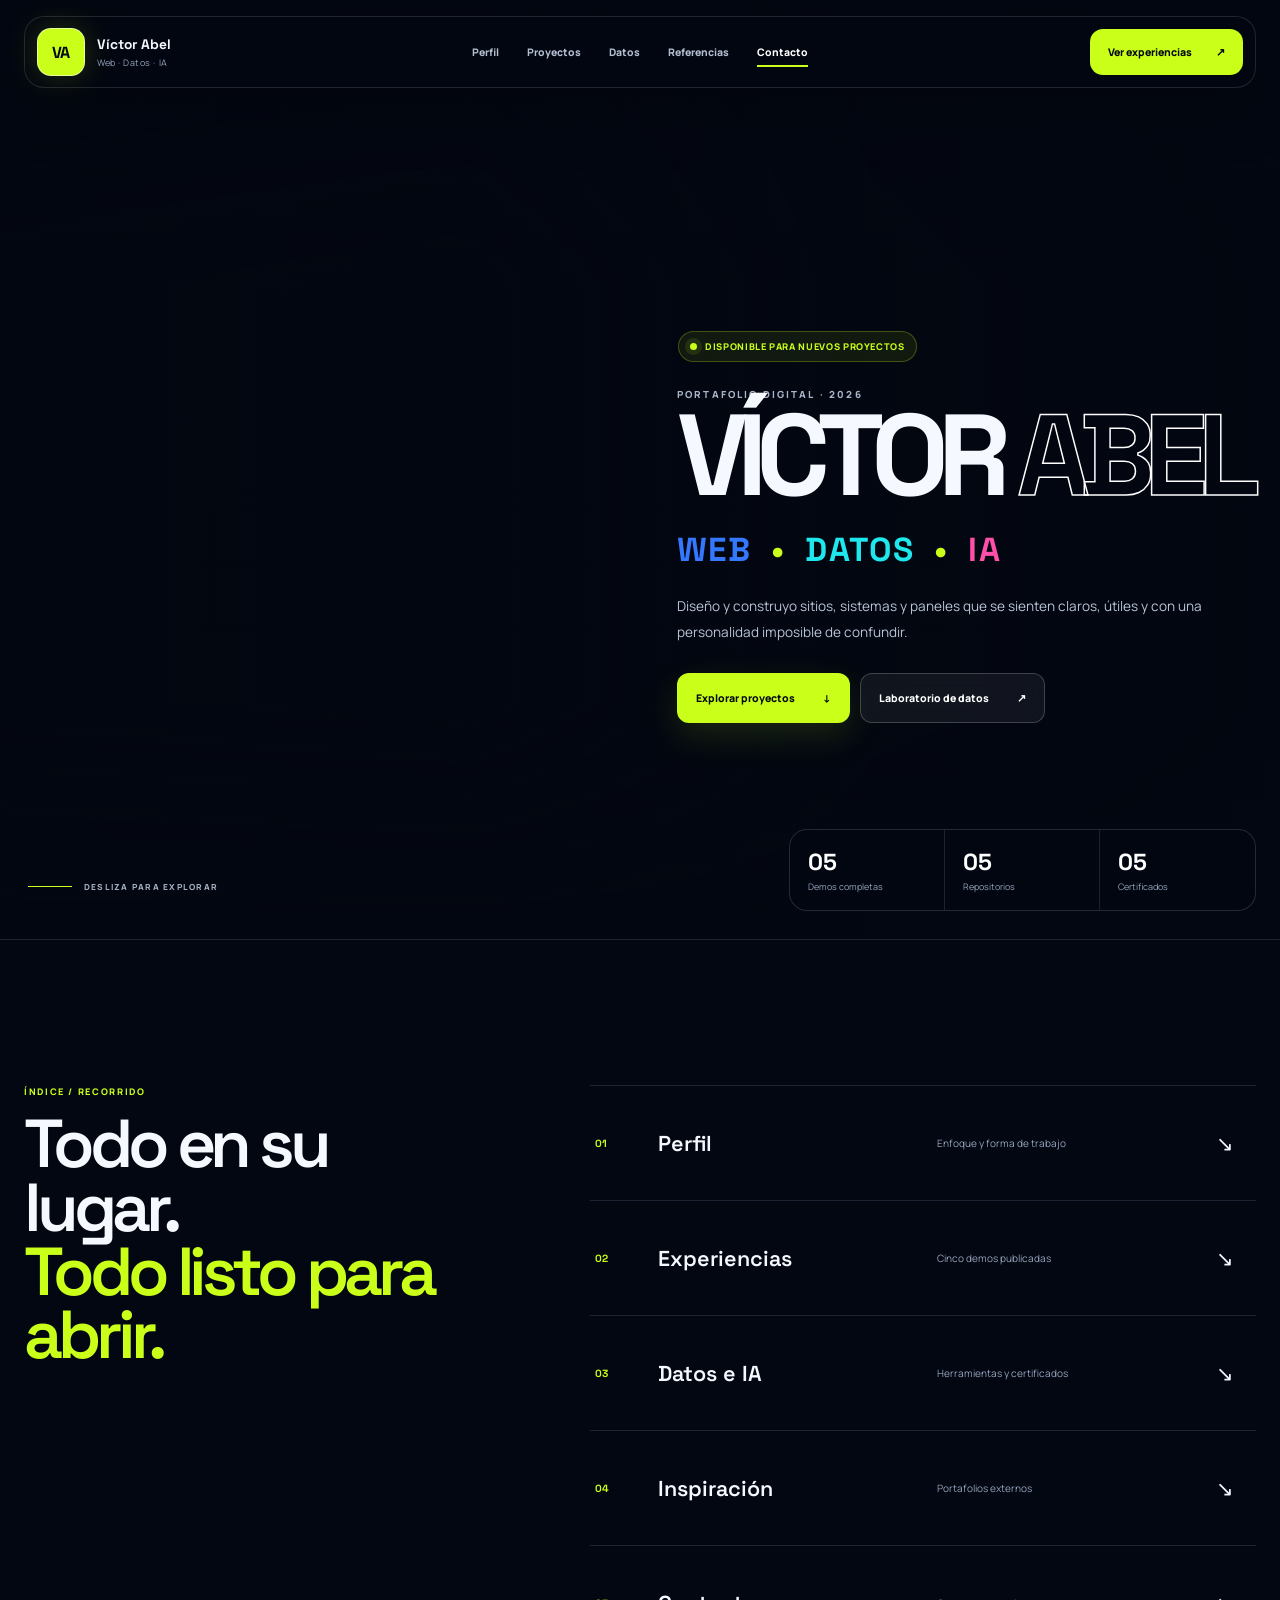
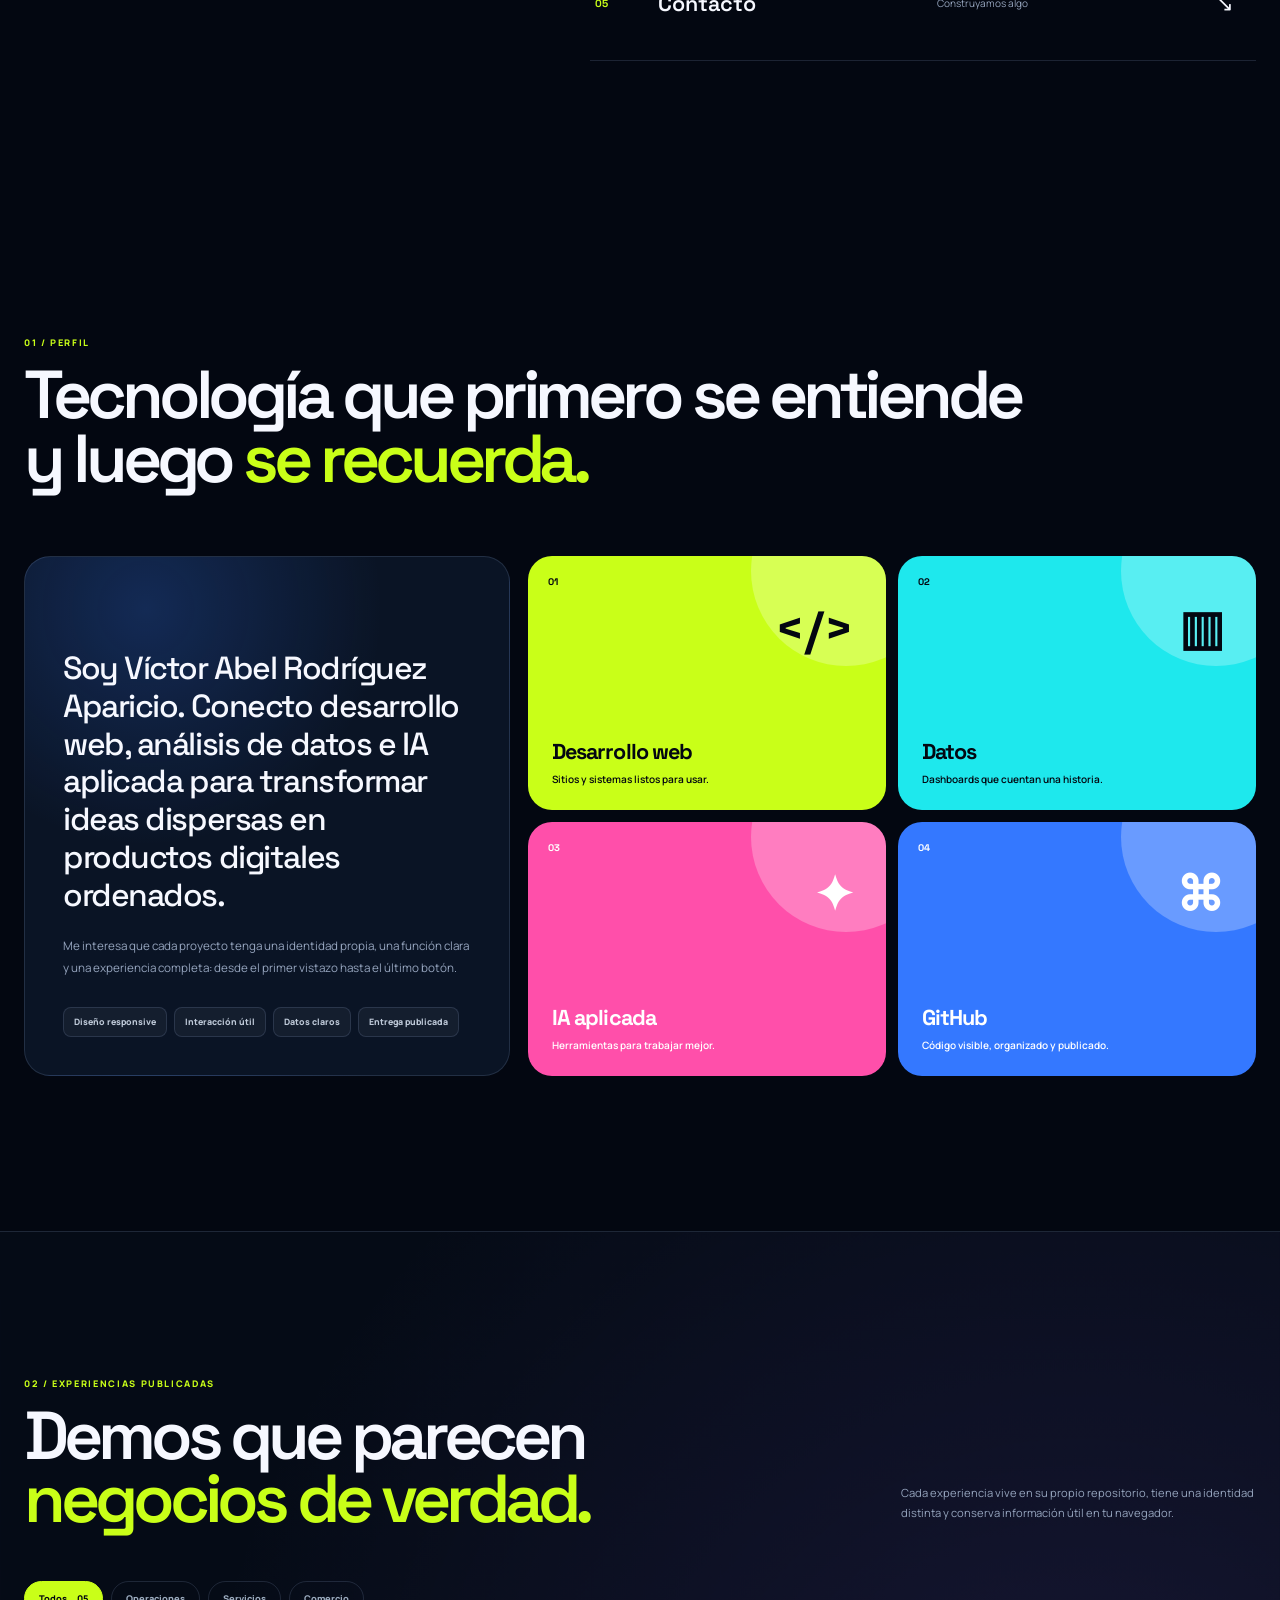
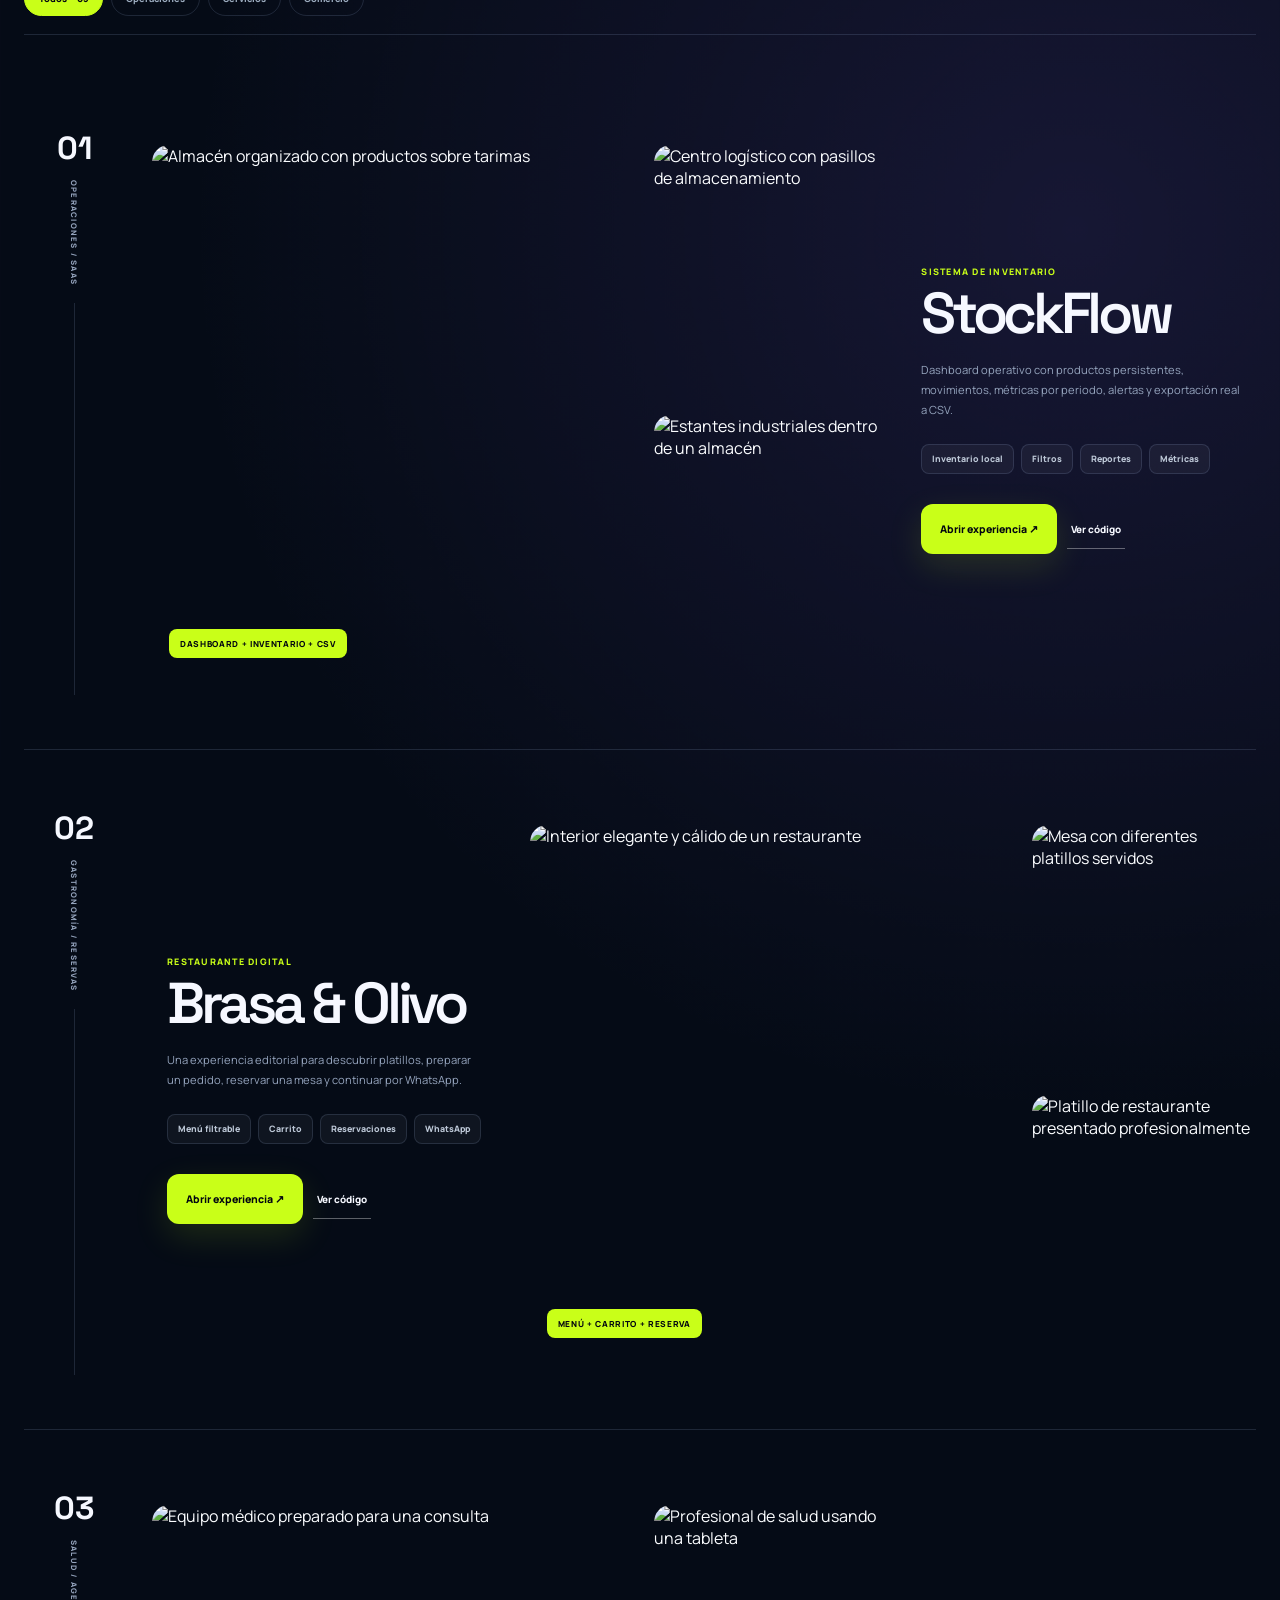
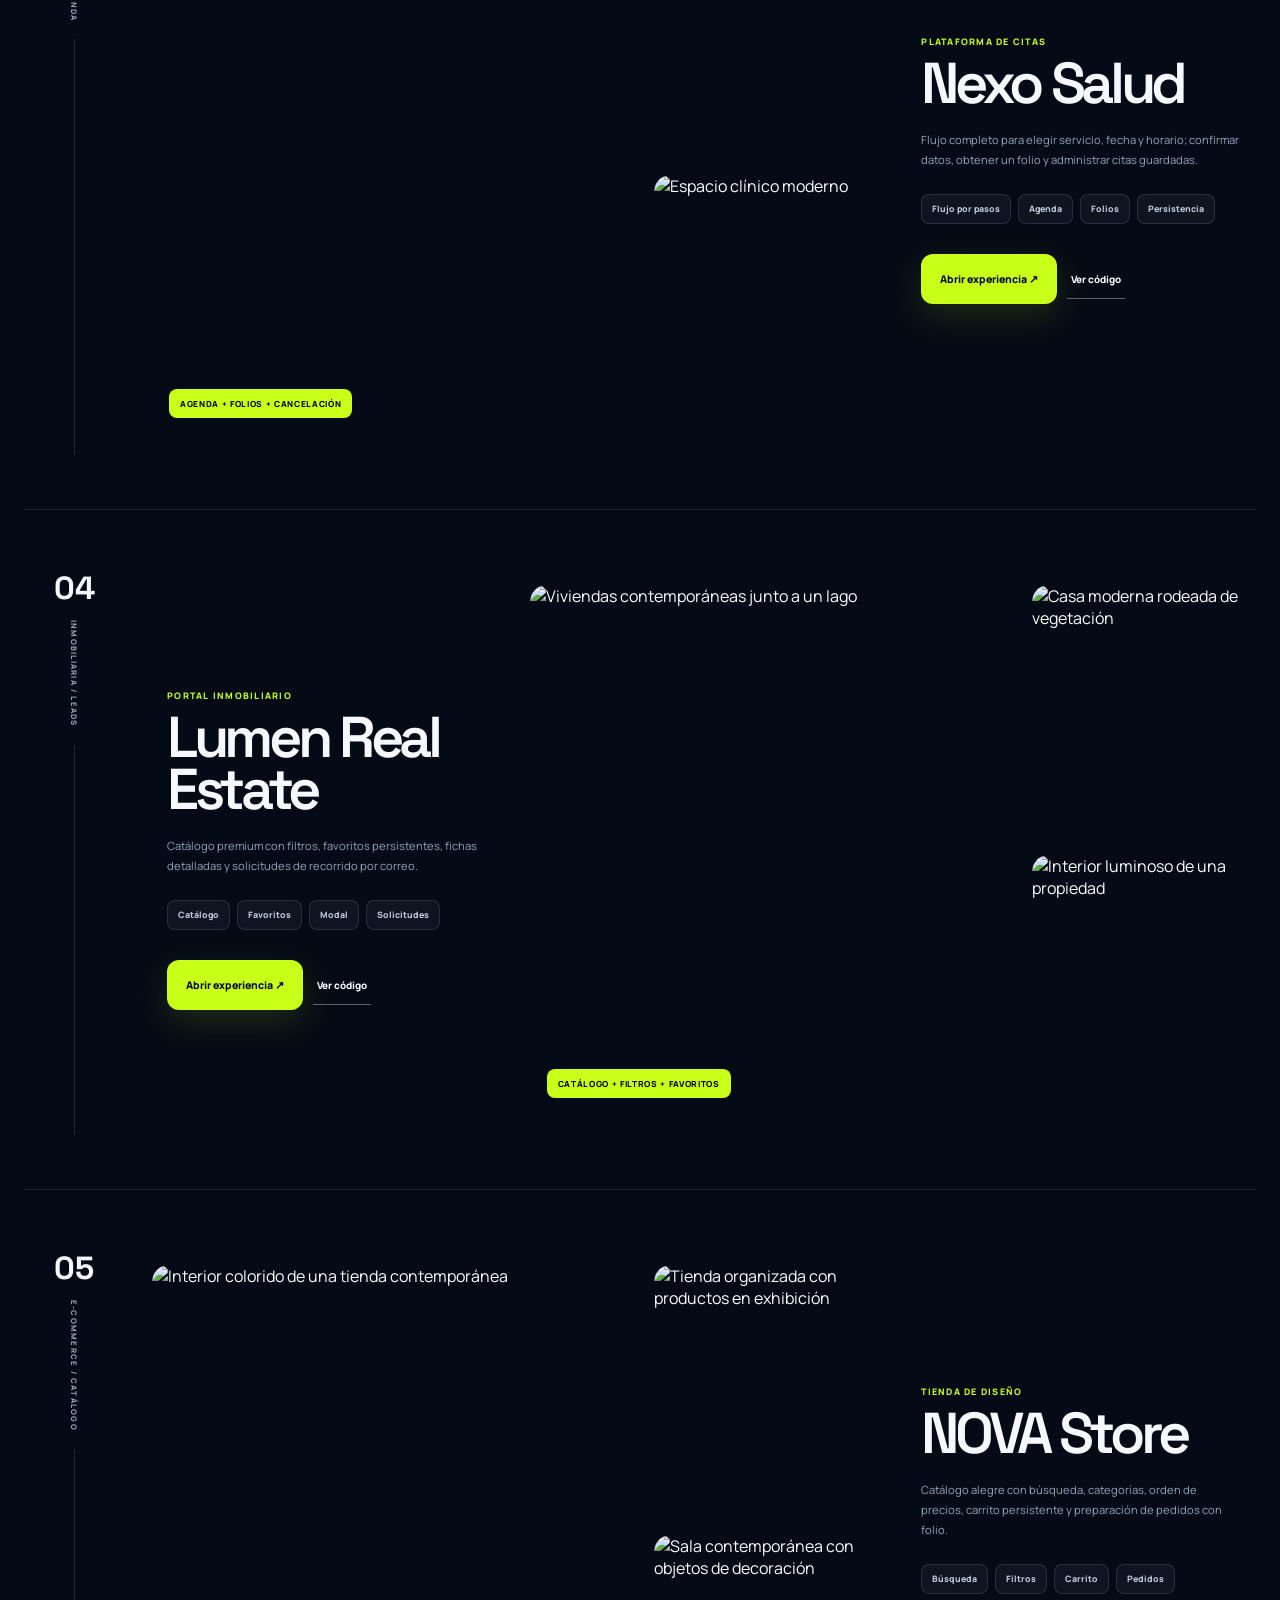
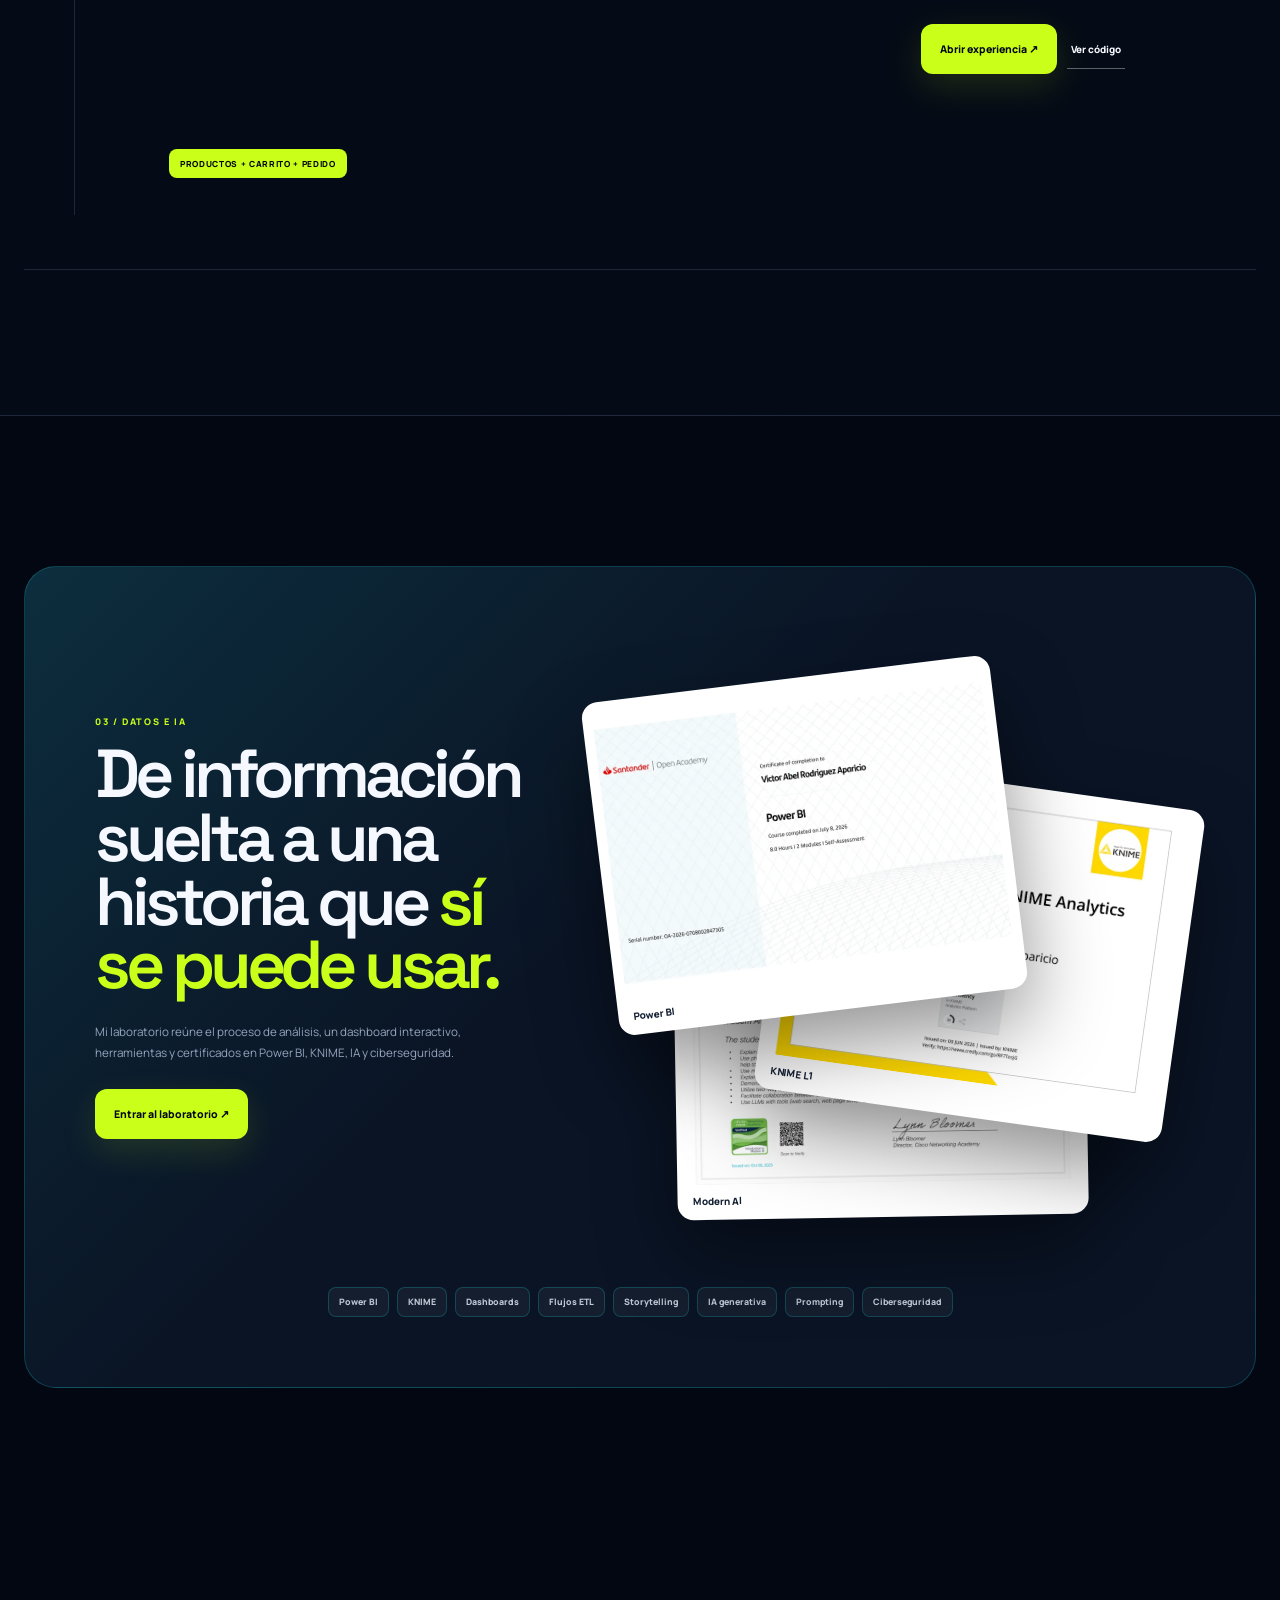
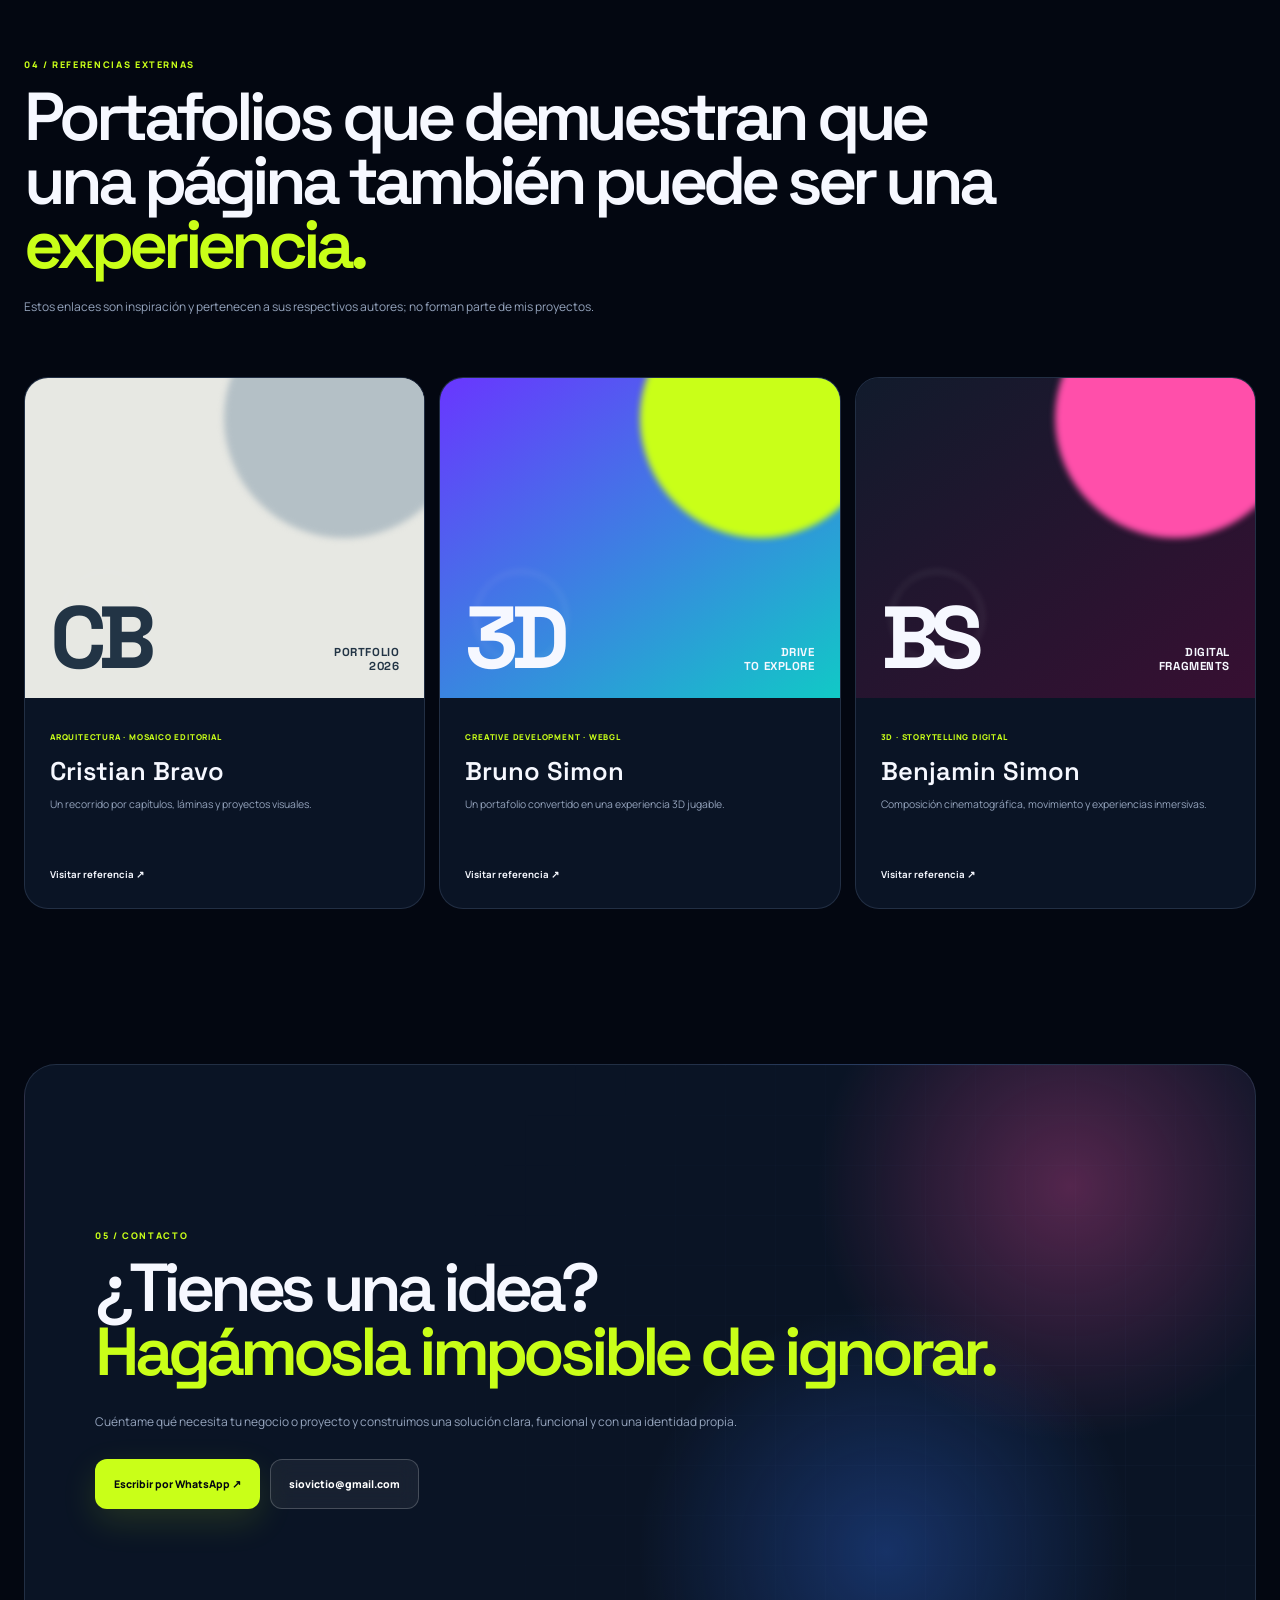
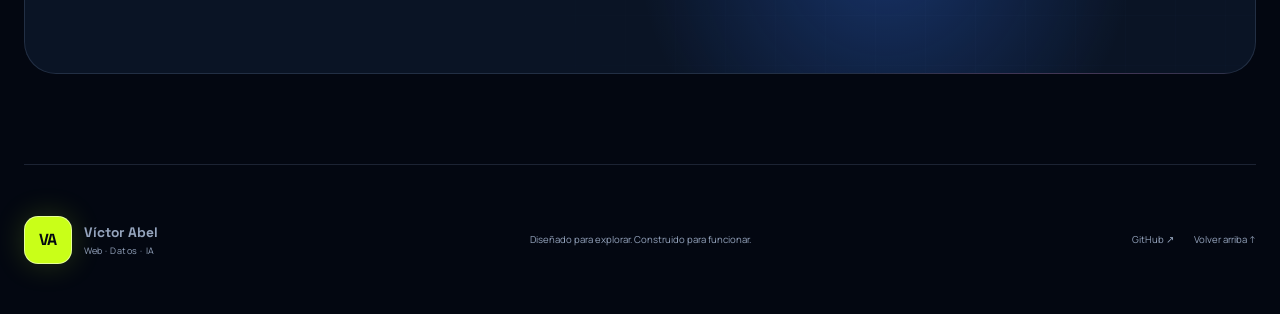
==== commit 11b5584c: "Reinventa el portafolio con identidad neón y mosaicos" ====
--- a/index.html
+++ b/index.html
@@ -3,268 +3,278 @@
 <head>
   <meta charset="UTF-8">
   <meta name="viewport" content="width=device-width, initial-scale=1">
-  <meta name="description" content="Portafolio de Víctor Abel Rodríguez: desarrollo web, análisis de datos, inteligencia artificial y soluciones digitales interactivas.">
-  <meta name="theme-color" content="#050812">
-  <meta property="og:title" content="Víctor Abel | Desarrollo web, datos e IA">
-  <meta property="og:description" content="Explora cinco experiencias web interactivas y mi formación en datos, IA y ciberseguridad.">
+  <meta name="description" content="Portafolio de Víctor Abel Rodríguez: desarrollo web, análisis de datos, inteligencia artificial y experiencias digitales interactivas.">
+  <meta name="theme-color" content="#030711">
+  <meta property="og:title" content="Víctor Abel | Web, datos e IA">
+  <meta property="og:description" content="Explora experiencias web completas, proyectos independientes y formación en datos, IA y ciberseguridad.">
   <meta property="og:type" content="website">
   <meta property="og:url" content="https://victorabel777.github.io/portafolio_victorabel/">
-  <meta property="og:image" content="https://victorabel777.github.io/portafolio_victorabel/assets/og-portfolio.png">
-  <meta property="og:image:alt" content="Víctor Abel: web, datos e inteligencia artificial">
+  <meta property="og:image" content="https://victorabel777.github.io/portafolio_victorabel/assets/va-neon-hero-v2.png">
+  <meta property="og:image:alt" content="Identidad visual de Víctor Abel: web, datos e inteligencia artificial">
   <meta name="twitter:card" content="summary_large_image">
   <title>Víctor Abel | Web, datos e IA</title>
   <link rel="icon" type="image/svg+xml" href="assets/favicon.svg">
+  <link rel="preconnect" href="https://fonts.googleapis.com">
+  <link rel="preconnect" href="https://fonts.gstatic.com" crossorigin>
+  <link href="https://fonts.googleapis.com/css2?family=Manrope:wght@400;500;600;700;800&family=Space+Grotesk:wght@500;600;700&display=swap" rel="stylesheet">
   <link rel="stylesheet" href="assets/styles.css">
   <script src="assets/script.js" defer></script>
 </head>
 <body>
   <a class="skip-link" href="#contenido">Saltar al contenido</a>
-  <div class="ambient ambient-one" aria-hidden="true"></div>
-  <div class="ambient ambient-two" aria-hidden="true"></div>
-  <div class="noise" aria-hidden="true"></div>
+  <div class="page-grid" aria-hidden="true"></div>
 
   <header class="site-header" id="inicio">
     <a class="brand" href="#inicio" aria-label="Ir al inicio">
       <span class="brand-mark">VA</span>
-      <span><strong>Víctor Abel</strong><small>Web · Datos · IA</small></span>
+      <span class="brand-copy"><strong>Víctor Abel</strong><small>Web · Datos · IA</small></span>
     </a>
     <button class="menu-toggle" type="button" aria-expanded="false" aria-controls="main-menu">
-      <span></span><span></span><span></span>
-      <span class="sr-only">Abrir menú</span>
+      <span></span><span></span><span></span><b class="sr-only">Abrir menú</b>
     </button>
     <nav class="main-menu" id="main-menu" aria-label="Navegación principal">
       <a href="#perfil">Perfil</a>
       <a href="#proyectos">Proyectos</a>
-      <a href="#habilidades">Habilidades</a>
-      <a href="analisis-datos/">Análisis de datos</a>
+      <a href="#datos">Datos</a>
+      <a href="#referencias">Referencias</a>
       <a href="#contacto">Contacto</a>
     </nav>
-    <a class="header-cta" href="#proyectos">Explorar proyectos <span>↗</span></a>
+    <a class="header-cta" href="#proyectos">Ver experiencias <span>↗</span></a>
   </header>
 
   <main id="contenido">
-    <section class="hero section-shell" aria-labelledby="hero-title">
-      <div class="hero-copy reveal">
-        <div class="status-pill"><span></span> Disponible para nuevos proyectos</div>
-        <p class="eyebrow">Desarrollador web + analista en formación</p>
-        <h1 id="hero-title">Construyo experiencias digitales que <span class="gradient-text">sí dan ganas de usar.</span></h1>
-        <p class="hero-lead">Soy Víctor Abel Rodríguez Aparicio. Combino desarrollo web, visualización de datos e inteligencia artificial para convertir ideas en sitios, sistemas y paneles claros, útiles y con personalidad.</p>
+    <section class="hero" aria-labelledby="hero-title">
+      <div class="hero-image" aria-hidden="true"></div>
+      <div class="hero-shade" aria-hidden="true"></div>
+      <div class="hero-content section-shell reveal">
+        <div class="hero-status status-pill"><span></span> Disponible para nuevos proyectos</div>
+        <p class="hero-kicker">PORTAFOLIO DIGITAL · 2026</p>
+        <h1 id="hero-title">VÍCTOR <span>ABEL</span></h1>
+        <p class="hero-disciplines"><b>WEB</b><i>•</i><b>DATOS</b><i>•</i><b>IA</b></p>
+        <p class="hero-lead">Diseño y construyo sitios, sistemas y paneles que se sienten claros, útiles y con una personalidad imposible de confundir.</p>
         <div class="hero-actions">
-          <a class="button button-primary" href="#proyectos">Entrar a las experiencias <span>→</span></a>
-          <a class="button button-ghost" href="#contacto">Crear algo juntos</a>
-        </div>
-        <div class="hero-proof" aria-label="Resumen profesional">
-          <div><strong>05</strong><span>sitios publicados</span></div>
-          <div><strong>05</strong><span>credenciales</span></div>
-          <div><strong>100%</strong><span>responsive</span></div>
-        </div>
-      </div>
-
-      <div class="hero-playground reveal" aria-label="Panel visual de especialidades">
-        <div class="window-bar">
-          <div class="window-dots"><span></span><span></span><span></span></div>
-          <span>victorabel.dev</span>
-          <span class="live-label">● ONLINE</span>
-        </div>
-        <div class="code-panel">
-          <p><span class="code-pink">const</span> proyecto = {</p>
-          <p class="indent"><span class="code-blue">idea:</span> <span class="code-green">'hacerla realidad'</span>,</p>
-          <p class="indent"><span class="code-blue">stack:</span> [<span class="code-green">'Web'</span>, <span class="code-green">'Datos'</span>, <span class="code-green">'IA'</span>],</p>
-          <p class="indent"><span class="code-blue">resultado:</span> <span class="code-green">'útil + memorable'</span></p>
-          <p>};</p>
-        </div>
-        <div class="orbit-card orbit-one"><span>⚡</span><strong>Rápido</strong><small>Diseño responsive</small></div>
-        <div class="orbit-card orbit-two"><span>▥</span><strong>Medible</strong><small>Decisiones con datos</small></div>
-        <div class="performance-card">
-          <div><small>Proyecto activo</small><strong>Portfolio 2.0</strong></div>
-          <div class="performance-score">98<span>/100</span></div>
-          <div class="progress"><span></span></div>
-        </div>
-      </div>
-    </section>
-
-    <section class="ticker" aria-label="Tecnologías destacadas">
-      <div class="ticker-track">
-        <span>HTML</span><i>✦</i><span>CSS</span><i>✦</i><span>JavaScript</span><i>✦</i><span>PHP</span><i>✦</i><span>Laravel</span><i>✦</i><span>MySQL</span><i>✦</i><span>Power BI</span><i>✦</i><span>KNIME</span><i>✦</i><span>IA generativa</span><i>✦</i>
-        <span aria-hidden="true">HTML</span><i aria-hidden="true">✦</i><span aria-hidden="true">CSS</span><i aria-hidden="true">✦</i><span aria-hidden="true">JavaScript</span><i aria-hidden="true">✦</i><span aria-hidden="true">PHP</span><i aria-hidden="true">✦</i>
-      </div>
+          <a class="button button-primary" href="#proyectos">Explorar proyectos <span>↓</span></a>
+          <a class="button button-glass" href="analisis-datos/">Laboratorio de datos <span>↗</span></a>
+        </div>
+      </div>
+      <div class="hero-index" aria-label="Resumen del portafolio">
+        <div><strong>05</strong><span>Demos completas</span></div>
+        <div><strong>05</strong><span>Repositorios</span></div>
+        <div><strong>05</strong><span>Certificados</span></div>
+      </div>
+      <a class="scroll-cue" href="#indice"><span></span> DESLIZA PARA EXPLORAR</a>
+    </section>
+
+    <section class="chapter-index section-shell" id="indice" aria-labelledby="index-title">
+      <div class="index-heading reveal">
+        <p class="overline">ÍNDICE / RECORRIDO</p>
+        <h2 id="index-title">Todo en su lugar.<br><span>Todo listo para abrir.</span></h2>
+      </div>
+      <nav class="chapter-list reveal" aria-label="Índice de capítulos">
+        <a href="#perfil"><span>01</span><strong>Perfil</strong><small>Enfoque y forma de trabajo</small><b>↘</b></a>
+        <a href="#proyectos"><span>02</span><strong>Experiencias</strong><small>Cinco demos publicadas</small><b>↘</b></a>
+        <a href="#datos"><span>03</span><strong>Datos e IA</strong><small>Herramientas y certificados</small><b>↘</b></a>
+        <a href="#referencias"><span>04</span><strong>Inspiración</strong><small>Portafolios externos</small><b>↘</b></a>
+        <a href="#contacto"><span>05</span><strong>Contacto</strong><small>Construyamos algo</small><b>↘</b></a>
+      </nav>
     </section>
 
     <section class="profile section-shell" id="perfil" aria-labelledby="profile-title">
-      <div class="section-heading reveal">
-        <p class="eyebrow">01 · Perfil</p>
-        <h2 id="profile-title">Tecnología con criterio, <span>curiosidad y color.</span></h2>
-      </div>
-      <div class="profile-grid">
-        <article class="profile-story reveal">
-          <p class="story-large">Me interesa construir tecnología que una persona pueda entender desde el primer vistazo.</p>
-          <p>Trabajo en experiencias web para pequeños negocios, servicios profesionales y proyectos que necesitan presentar, ordenar o convertir información en acciones. Mi formación en Power BI, KNIME, IA y ciberseguridad amplía esa base hacia soluciones más completas.</p>
-          <div class="profile-tags">
-            <span>Diseño centrado en personas</span>
-            <span>Aprendizaje continuo</span>
-            <span>Entrega responsable</span>
-          </div>
-        </article>
-        <div class="profile-bento reveal">
-          <article class="bento-card bento-lime">
-            <span class="bento-number">01</span>
-            <h3>Claridad</h3>
-            <p>Jerarquías, recorridos y decisiones fáciles de entender.</p>
-          </article>
-          <article class="bento-card bento-blue">
-            <span class="bento-number">02</span>
-            <h3>Función</h3>
-            <p>Interacciones que resuelven una necesidad concreta.</p>
-          </article>
-          <article class="bento-card bento-pink">
-            <span class="bento-number">03</span>
-            <h3>Personalidad</h3>
-            <p>Cada proyecto merece una voz visual propia.</p>
-          </article>
-        </div>
-      </div>
-    </section>
-
-    <section class="experiences section-shell" id="proyectos" aria-labelledby="experiences-title">
-      <div class="section-heading split reveal">
+      <div class="section-intro reveal">
+        <p class="overline">01 / PERFIL</p>
+        <h2 id="profile-title">Tecnología que primero se entiende y luego <span>se recuerda.</span></h2>
+      </div>
+      <div class="profile-layout">
+        <article class="profile-main reveal">
+          <p class="profile-statement">Soy Víctor Abel Rodríguez Aparicio. Conecto desarrollo web, análisis de datos e IA aplicada para transformar ideas dispersas en productos digitales ordenados.</p>
+          <p>Me interesa que cada proyecto tenga una identidad propia, una función clara y una experiencia completa: desde el primer vistazo hasta el último botón.</p>
+          <div class="profile-tags"><span>Diseño responsive</span><span>Interacción útil</span><span>Datos claros</span><span>Entrega publicada</span></div>
+        </article>
+        <div class="profile-mosaic reveal" aria-label="Áreas de trabajo">
+          <article class="mosaic-card mosaic-code"><span>01</span><b>&lt;/&gt;</b><h3>Desarrollo web</h3><p>Sitios y sistemas listos para usar.</p></article>
+          <article class="mosaic-card mosaic-data"><span>02</span><b>▥</b><h3>Datos</h3><p>Dashboards que cuentan una historia.</p></article>
+          <article class="mosaic-card mosaic-ai"><span>03</span><b>✦</b><h3>IA aplicada</h3><p>Herramientas para trabajar mejor.</p></article>
+          <article class="mosaic-card mosaic-github"><span>04</span><b>⌘</b><h3>GitHub</h3><p>Código visible, organizado y publicado.</p></article>
+        </div>
+      </div>
+    </section>
+
+    <section class="projects" id="proyectos" aria-labelledby="projects-title">
+      <div class="section-shell projects-head reveal">
         <div>
-          <p class="eyebrow">02 · Repositorios independientes</p>
-          <h2 id="experiences-title">Cinco negocios. <span>Cinco mundos realmente distintos.</span></h2>
-        </div>
-        <p>Cada opción abre un sitio completo, publicado desde su propio repositorio de GitHub y con una identidad visual profesional diferente.</p>
-      </div>
-
-      <div class="project-launcher" role="list">
-        <a class="project-card inventory reveal" data-project-id="inventario" href="https://victorabel777.github.io/stockflow-inventario/" target="_blank" rel="noopener" role="listitem">
-          <div class="project-top"><span class="project-index">01</span><span class="project-arrow">↗</span></div>
-          <div class="project-visual inventory-visual photo-visual">
-            <img src="https://images.unsplash.com/photo-1721937127582-ed331de95a04?auto=format&amp;fit=crop&amp;w=1400&amp;q=82" alt="Pasillo ordenado de un almacén con inventario" loading="lazy">
-          </div>
-          <div class="project-copy">
-            <p>Operaciones · SaaS</p>
+          <p class="overline">02 / EXPERIENCIAS PUBLICADAS</p>
+          <h2 id="projects-title">Demos que parecen <span>negocios de verdad.</span></h2>
+        </div>
+        <p>Cada experiencia vive en su propio repositorio, tiene una identidad distinta y conserva información útil en tu navegador.</p>
+      </div>
+
+      <div class="filter-bar section-shell reveal" role="group" aria-label="Filtrar proyectos">
+        <button class="filter-button active" type="button" data-filter="all">Todos <span>05</span></button>
+        <button class="filter-button" type="button" data-filter="operations">Operaciones</button>
+        <button class="filter-button" type="button" data-filter="service">Servicios</button>
+        <button class="filter-button" type="button" data-filter="commerce">Comercio</button>
+      </div>
+
+      <div class="project-directory section-shell">
+        <article class="project-case reveal" data-project-id="inventario" data-category="operations">
+          <div class="case-number"><span>01</span><small>OPERACIONES / SAAS</small></div>
+          <div class="case-gallery gallery-stock">
+            <img class="gallery-main" src="https://images.unsplash.com/photo-1721937127582-ed331de95a04?auto=format&amp;fit=crop&amp;w=1500&amp;q=84" alt="Almacén organizado con productos sobre tarimas" loading="lazy">
+            <img src="https://images.unsplash.com/photo-1586528116311-ad8dd3c8310d?auto=format&amp;fit=crop&amp;w=800&amp;q=80" alt="Centro logístico con pasillos de almacenamiento" loading="lazy">
+            <img src="https://images.unsplash.com/photo-1553413077-190dd305871c?auto=format&amp;fit=crop&amp;w=800&amp;q=80" alt="Estantes industriales dentro de un almacén" loading="lazy">
+            <span class="gallery-label">DASHBOARD + INVENTARIO + CSV</span>
+          </div>
+          <div class="case-copy">
+            <p class="case-type">SISTEMA DE INVENTARIO</p>
             <h3>StockFlow</h3>
-            <span>Inventario, movimientos y alertas en un dashboard profesional.</span>
-            <small>Repositorio independiente · Abrir sitio</small>
-          </div>
+            <p>Dashboard operativo con productos persistentes, movimientos, métricas por periodo, alertas y exportación real a CSV.</p>
+            <div class="case-features"><span>Inventario local</span><span>Filtros</span><span>Reportes</span><span>Métricas</span></div>
+            <div class="case-actions">
+              <a class="button button-primary" href="https://victorabel777.github.io/stockflow-inventario/" target="_blank" rel="noopener">Abrir experiencia ↗</a>
+              <a class="text-link" href="https://github.com/victorabel777/stockflow-inventario" target="_blank" rel="noopener">Ver código</a>
+            </div>
+          </div>
+        </article>
+
+        <article class="project-case reverse reveal" data-project-id="restaurante" data-category="commerce service">
+          <div class="case-number"><span>02</span><small>GASTRONOMÍA / RESERVAS</small></div>
+          <div class="case-gallery gallery-food">
+            <img class="gallery-main" src="https://images.unsplash.com/photo-1564350908581-4e7df28dab7e?auto=format&amp;fit=crop&amp;w=1500&amp;q=84" alt="Interior elegante y cálido de un restaurante" loading="lazy">
+            <img src="https://images.unsplash.com/photo-1504674900247-0877df9cc836?auto=format&amp;fit=crop&amp;w=800&amp;q=80" alt="Mesa con diferentes platillos servidos" loading="lazy">
+            <img src="https://images.unsplash.com/photo-1414235077428-338989a2e8c0?auto=format&amp;fit=crop&amp;w=800&amp;q=80" alt="Platillo de restaurante presentado profesionalmente" loading="lazy">
+            <span class="gallery-label">MENÚ + CARRITO + RESERVA</span>
+          </div>
+          <div class="case-copy">
+            <p class="case-type">RESTAURANTE DIGITAL</p>
+            <h3>Brasa &amp; Olivo</h3>
+            <p>Una experiencia editorial para descubrir platillos, preparar un pedido, reservar una mesa y continuar por WhatsApp.</p>
+            <div class="case-features"><span>Menú filtrable</span><span>Carrito</span><span>Reservaciones</span><span>WhatsApp</span></div>
+            <div class="case-actions">
+              <a class="button button-primary" href="https://victorabel777.github.io/brasa-olivo-restaurante/" target="_blank" rel="noopener">Abrir experiencia ↗</a>
+              <a class="text-link" href="https://github.com/victorabel777/brasa-olivo-restaurante" target="_blank" rel="noopener">Ver código</a>
+            </div>
+          </div>
+        </article>
+
+        <article class="project-case reveal" data-project-id="citas" data-category="service">
+          <div class="case-number"><span>03</span><small>SALUD / AGENDA</small></div>
+          <div class="case-gallery gallery-health">
+            <img class="gallery-main" src="https://images.unsplash.com/photo-1700832082152-0416a3ee5e60?auto=format&amp;fit=crop&amp;w=1500&amp;q=84" alt="Equipo médico preparado para una consulta" loading="lazy">
+            <img src="https://images.unsplash.com/photo-1576091160399-112ba8d25d1d?auto=format&amp;fit=crop&amp;w=800&amp;q=80" alt="Profesional de salud usando una tableta" loading="lazy">
+            <img src="https://images.unsplash.com/photo-1551076805-e1869033e561?auto=format&amp;fit=crop&amp;w=800&amp;q=80" alt="Espacio clínico moderno" loading="lazy">
+            <span class="gallery-label">AGENDA + FOLIOS + CANCELACIÓN</span>
+          </div>
+          <div class="case-copy">
+            <p class="case-type">PLATAFORMA DE CITAS</p>
+            <h3>Nexo Salud</h3>
+            <p>Flujo completo para elegir servicio, fecha y horario; confirmar datos, obtener un folio y administrar citas guardadas.</p>
+            <div class="case-features"><span>Flujo por pasos</span><span>Agenda</span><span>Folios</span><span>Persistencia</span></div>
+            <div class="case-actions">
+              <a class="button button-primary" href="https://victorabel777.github.io/nexo-salud-citas/" target="_blank" rel="noopener">Abrir experiencia ↗</a>
+              <a class="text-link" href="https://github.com/victorabel777/nexo-salud-citas" target="_blank" rel="noopener">Ver código</a>
+            </div>
+          </div>
+        </article>
+
+        <article class="project-case reverse reveal" data-project-id="inmobiliaria" data-category="service commerce">
+          <div class="case-number"><span>04</span><small>INMOBILIARIA / LEADS</small></div>
+          <div class="case-gallery gallery-estate">
+            <img class="gallery-main" src="https://images.unsplash.com/photo-1760473537243-72168ffd273c?auto=format&amp;fit=crop&amp;w=1500&amp;q=84" alt="Viviendas contemporáneas junto a un lago" loading="lazy">
+            <img src="https://images.unsplash.com/photo-1600585154340-be6161a56a0c?auto=format&amp;fit=crop&amp;w=800&amp;q=80" alt="Casa moderna rodeada de vegetación" loading="lazy">
+            <img src="https://images.unsplash.com/photo-1600566753190-17f0baa2a6c3?auto=format&amp;fit=crop&amp;w=800&amp;q=80" alt="Interior luminoso de una propiedad" loading="lazy">
+            <span class="gallery-label">CATÁLOGO + FILTROS + FAVORITOS</span>
+          </div>
+          <div class="case-copy">
+            <p class="case-type">PORTAL INMOBILIARIO</p>
+            <h3>Lumen Real Estate</h3>
+            <p>Catálogo premium con filtros, favoritos persistentes, fichas detalladas y solicitudes de recorrido por correo.</p>
+            <div class="case-features"><span>Catálogo</span><span>Favoritos</span><span>Modal</span><span>Solicitudes</span></div>
+            <div class="case-actions">
+              <a class="button button-primary" href="https://victorabel777.github.io/lumen-real-estate/" target="_blank" rel="noopener">Abrir experiencia ↗</a>
+              <a class="text-link" href="https://github.com/victorabel777/lumen-real-estate" target="_blank" rel="noopener">Ver código</a>
+            </div>
+          </div>
+        </article>
+
+        <article class="project-case reveal" data-project-id="tienda" data-category="commerce">
+          <div class="case-number"><span>05</span><small>E-COMMERCE / CATÁLOGO</small></div>
+          <div class="case-gallery gallery-store">
+            <img class="gallery-main" src="https://images.unsplash.com/photo-1570109635237-4653cebfb9bb?auto=format&amp;fit=crop&amp;w=1500&amp;q=84" alt="Interior colorido de una tienda contemporánea" loading="lazy">
+            <img src="https://images.unsplash.com/photo-1441986300917-64674bd600d8?auto=format&amp;fit=crop&amp;w=800&amp;q=80" alt="Tienda organizada con productos en exhibición" loading="lazy">
+            <img src="https://images.unsplash.com/photo-1484101403633-562f891dc89a?auto=format&amp;fit=crop&amp;w=800&amp;q=80" alt="Sala contemporánea con objetos de decoración" loading="lazy">
+            <span class="gallery-label">PRODUCTOS + CARRITO + PEDIDO</span>
+          </div>
+          <div class="case-copy">
+            <p class="case-type">TIENDA DE DISEÑO</p>
+            <h3>NOVA Store</h3>
+            <p>Catálogo alegre con búsqueda, categorías, orden de precios, carrito persistente y preparación de pedidos con folio.</p>
+            <div class="case-features"><span>Búsqueda</span><span>Filtros</span><span>Carrito</span><span>Pedidos</span></div>
+            <div class="case-actions">
+              <a class="button button-primary" href="https://victorabel777.github.io/nova-store/" target="_blank" rel="noopener">Abrir experiencia ↗</a>
+              <a class="text-link" href="https://github.com/victorabel777/nova-store" target="_blank" rel="noopener">Ver código</a>
+            </div>
+          </div>
+        </article>
+      </div>
+    </section>
+
+    <section class="data-showcase section-shell" id="datos" aria-labelledby="data-title">
+      <div class="data-copy reveal">
+        <p class="overline">03 / DATOS E IA</p>
+        <h2 id="data-title">De información suelta a una historia que <span>sí se puede usar.</span></h2>
+        <p>Mi laboratorio reúne el proceso de análisis, un dashboard interactivo, herramientas y certificados en Power BI, KNIME, IA y ciberseguridad.</p>
+        <a class="button button-primary" href="analisis-datos/">Entrar al laboratorio ↗</a>
+      </div>
+      <div class="certificate-stack reveal" aria-label="Vista previa de certificados">
+        <a href="assets/certificates/power-bi.pdf" target="_blank" rel="noopener"><img src="assets/certificates/previews/power-bi.webp" alt="Certificado de Power BI" loading="lazy"><span>Power BI</span></a>
+        <a href="assets/certificates/knime-analytics-platform.pdf" target="_blank" rel="noopener"><img src="assets/certificates/previews/knime.webp" alt="Certificado de KNIME Analytics Platform" loading="lazy"><span>KNIME L1</span></a>
+        <a href="assets/certificates/introduction-modern-ai.pdf" target="_blank" rel="noopener"><img src="assets/certificates/previews/modern-ai.webp" alt="Certificado Introduction to Modern AI" loading="lazy"><span>Modern AI</span></a>
+      </div>
+      <div class="data-skills reveal">
+        <span>Power BI</span><span>KNIME</span><span>Dashboards</span><span>Flujos ETL</span><span>Storytelling</span><span>IA generativa</span><span>Prompting</span><span>Ciberseguridad</span>
+      </div>
+    </section>
+
+    <section class="inspirations section-shell" id="referencias" aria-labelledby="references-title">
+      <div class="section-intro reveal">
+        <p class="overline">04 / REFERENCIAS EXTERNAS</p>
+        <h2 id="references-title">Portafolios que demuestran que una página también puede ser una <span>experiencia.</span></h2>
+        <p class="references-note">Estos enlaces son inspiración y pertenecen a sus respectivos autores; no forman parte de mis proyectos.</p>
+      </div>
+      <div class="reference-grid">
+        <a class="reference-card reference-editorial reveal" href="https://cristianbravo.kesug.com/?i=1" target="_blank" rel="noopener">
+          <div class="reference-art"><span>CB</span><i>PORTFOLIO<br>2026</i></div>
+          <div><small>ARQUITECTURA · MOSAICO EDITORIAL</small><h3>Cristian Bravo</h3><p>Un recorrido por capítulos, láminas y proyectos visuales.</p><b>Visitar referencia ↗</b></div>
         </a>
-
-        <a class="project-card restaurant reveal" data-project-id="restaurante" href="https://victorabel777.github.io/brasa-olivo-restaurante/" target="_blank" rel="noopener" role="listitem">
-          <div class="project-top"><span class="project-index">02</span><span class="project-arrow">↗</span></div>
-          <div class="project-visual restaurant-visual photo-visual">
-            <img src="https://images.unsplash.com/photo-1564350908581-4e7df28dab7e?auto=format&amp;fit=crop&amp;w=1400&amp;q=82" alt="Interior cálido de un restaurante" loading="lazy">
-          </div>
-          <div class="project-copy">
-            <p>Gastronomía · Reservas</p>
-            <h3>Brasa &amp; Olivo</h3>
-            <span>Menú editorial, carrito y reservaciones con una estética cálida.</span>
-            <small>Repositorio independiente · Abrir sitio</small>
-          </div>
+        <a class="reference-card reference-game reveal" href="https://bruno-simon.com/" target="_blank" rel="noopener">
+          <div class="reference-art"><span>3D</span><i>DRIVE<br>TO EXPLORE</i></div>
+          <div><small>CREATIVE DEVELOPMENT · WEBGL</small><h3>Bruno Simon</h3><p>Un portafolio convertido en una experiencia 3D jugable.</p><b>Visitar referencia ↗</b></div>
         </a>
-
-        <a class="project-card appointments reveal" data-project-id="citas" href="https://victorabel777.github.io/nexo-salud-citas/" target="_blank" rel="noopener" role="listitem">
-          <div class="project-top"><span class="project-index">03</span><span class="project-arrow">↗</span></div>
-          <div class="project-visual appointments-visual photo-visual">
-            <img src="https://images.unsplash.com/photo-1700832082152-0416a3ee5e60?auto=format&amp;fit=crop&amp;w=1400&amp;q=82" alt="Equipo médico preparado para una consulta" loading="lazy">
-          </div>
-          <div class="project-copy">
-            <p>Salud · Agenda</p>
-            <h3>Nexo Salud</h3>
-            <span>Selección de servicio, fecha, horario y confirmación de cita.</span>
-            <small>Repositorio independiente · Abrir sitio</small>
-          </div>
+        <a class="reference-card reference-cinema reveal" href="https://www.benjamin-simon.dev/" target="_blank" rel="noopener">
+          <div class="reference-art"><span>BS</span><i>DIGITAL<br>FRAGMENTS</i></div>
+          <div><small>3D · STORYTELLING DIGITAL</small><h3>Benjamin Simon</h3><p>Composición cinematográfica, movimiento y experiencias inmersivas.</p><b>Visitar referencia ↗</b></div>
         </a>
-
-        <a class="project-card realestate reveal" data-project-id="inmobiliaria" href="https://victorabel777.github.io/lumen-real-estate/" target="_blank" rel="noopener" role="listitem">
-          <div class="project-top"><span class="project-index">04</span><span class="project-arrow">↗</span></div>
-          <div class="project-visual realestate-visual photo-visual">
-            <img src="https://images.unsplash.com/photo-1760473537243-72168ffd273c?auto=format&amp;fit=crop&amp;w=1400&amp;q=82" alt="Conjunto de viviendas contemporáneas junto a un lago" loading="lazy">
-          </div>
-          <div class="project-copy">
-            <p>Inmobiliaria · Leads</p>
-            <h3>Lumen Real Estate</h3>
-            <span>Propiedades premium, filtros, favoritos y fichas detalladas.</span>
-            <small>Repositorio independiente · Abrir sitio</small>
-          </div>
-        </a>
-
-        <a class="project-card store reveal" data-project-id="tienda" href="https://victorabel777.github.io/nova-store/" target="_blank" rel="noopener" role="listitem">
-          <div class="project-top"><span class="project-index">05</span><span class="project-arrow">↗</span></div>
-          <div class="project-visual store-visual photo-visual">
-            <img src="https://images.unsplash.com/photo-1570109635237-4653cebfb9bb?auto=format&amp;fit=crop&amp;w=1600&amp;q=82" alt="Interior organizado de una tienda contemporánea" loading="lazy">
-          </div>
-          <div class="project-copy">
-            <p>E-commerce · Catálogo</p>
-            <h3>NOVA Store</h3>
-            <span>Tienda colorida con categorías, carrito y productos interactivos.</span>
-            <small>Repositorio independiente · Abrir sitio</small>
-          </div>
-        </a>
-      </div>
-      <div class="github-strip reveal">
-        <div><span>⌘</span><p><small>También viven en mi perfil</small><strong>Explora el código y cada repositorio en GitHub</strong></p></div>
-        <a class="button button-ghost" href="https://github.com/victorabel777?tab=repositories" target="_blank" rel="noopener">Ver repositorios ↗</a>
-      </div>
-    </section>
-
-    <section class="skills section-shell" id="habilidades" aria-labelledby="skills-title">
-      <div class="section-heading reveal">
-        <p class="eyebrow">03 · Habilidades</p>
-        <h2 id="skills-title">Un perfil que conecta <span>web, datos e IA.</span></h2>
-      </div>
-      <div class="skills-grid">
-        <article class="skill-card skill-web reveal">
-          <div class="skill-icon">&lt;/&gt;</div>
-          <p class="skill-label">Construcción</p>
-          <h3>Desarrollo web</h3>
-          <p>Interfaces responsivas, sitios para negocios, formularios, paneles y sistemas conectados a bases de datos.</p>
-          <div class="skill-pills"><span>HTML</span><span>CSS</span><span>JavaScript</span><span>PHP</span><span>Laravel</span><span>MySQL</span></div>
-        </article>
-        <article class="skill-card skill-data reveal">
-          <div class="skill-icon">▦</div>
-          <p class="skill-label">Decisiones</p>
-          <h3>Análisis de datos</h3>
-          <p>Limpieza, transformación y visualización para comunicar hallazgos y facilitar decisiones.</p>
-          <div class="skill-pills"><span>Power BI</span><span>KNIME</span><span>Dashboards</span><span>Flujos ETL</span><span>Storytelling</span></div>
-          <a class="data-portal-link" href="analisis-datos/"><span><small>Área independiente</small><strong>Entrar al laboratorio de datos</strong></span><b>↗</b></a>
-        </article>
-        <article class="skill-card skill-ai reveal">
-          <div class="skill-icon">✦</div>
-          <p class="skill-label">Exploración</p>
-          <h3>IA aplicada</h3>
-          <p>Uso de herramientas generativas, prompting, investigación asistida y automatización responsable.</p>
-          <div class="skill-pills"><span>IA generativa</span><span>ChatGPT</span><span>Prompting</span><span>Modelos de lenguaje</span></div>
-        </article>
-        <article class="skill-card skill-delivery reveal">
-          <div class="skill-icon">↗</div>
-          <p class="skill-label">Publicación</p>
-          <h3>Entrega digital</h3>
-          <p>GitHub, hosting, dominios, diseño responsive, accesibilidad y fundamentos de ciberseguridad.</p>
-          <div class="skill-pills"><span>GitHub</span><span>Hosting</span><span>SEO básico</span><span>Seguridad</span></div>
-        </article>
       </div>
     </section>
 
     <section class="contact section-shell" id="contacto" aria-labelledby="contact-title">
       <div class="contact-card reveal">
-        <div class="contact-orb" aria-hidden="true">✦</div>
-        <p class="eyebrow">04 · Contacto</p>
-        <h2 id="contact-title">¿Tienes una idea? <span>Vamos a darle forma.</span></h2>
-        <p>Cuéntame qué necesita tu negocio o proyecto y revisamos una solución clara, realista y con personalidad.</p>
+        <div class="contact-grid" aria-hidden="true"></div>
+        <p class="overline">05 / CONTACTO</p>
+        <h2 id="contact-title">¿Tienes una idea?<br><span>Hagámosla imposible de ignorar.</span></h2>
+        <p>Cuéntame qué necesita tu negocio o proyecto y construimos una solución clara, funcional y con una identidad propia.</p>
         <div class="contact-actions">
-          <a class="button button-primary" href="https://wa.me/527471140204">Escribir por WhatsApp <span>↗</span></a>
-          <a class="button button-ghost" href="mailto:siovictio@gmail.com">siovictio@gmail.com</a>
+          <a class="button button-primary" href="https://wa.me/527471140204">Escribir por WhatsApp ↗</a>
+          <a class="button button-glass" href="mailto:siovictio@gmail.com">siovictio@gmail.com</a>
         </div>
       </div>
     </section>
   </main>
 
   <footer class="footer section-shell">
-    <a class="brand" href="#inicio">
-      <span class="brand-mark">VA</span>
-      <span><strong>Víctor Abel</strong><small>Hecho con curiosidad.</small></span>
-    </a>
-    <p>Desarrollo web · Análisis de datos · IA aplicada</p>
-    <div><a href="https://github.com/victorabel777">GitHub ↗</a><a href="#inicio">Volver arriba ↑</a></div>
+    <a class="brand" href="#inicio"><span class="brand-mark">VA</span><span class="brand-copy"><strong>Víctor Abel</strong><small>Web · Datos · IA</small></span></a>
+    <p>Diseñado para explorar. Construido para funcionar.</p>
+    <div><a href="https://github.com/victorabel777" target="_blank" rel="noopener">GitHub ↗</a><a href="#inicio">Volver arriba ↑</a></div>
   </footer>
 </body>
 </html>
--- a/assets/styles.css
+++ b/assets/styles.css
@@ -1,36 +1,37 @@
-@import url('https://fonts.googleapis.com/css2?family=DM+Mono:wght@400;500&family=Manrope:wght@400;500;600;700;800&display=swap');
-
 :root {
-  --ink: #f7f9ff;
-  --muted: #aeb6cb;
-  --night: #050812;
-  --panel: #0c1220;
-  --panel-2: #11192b;
-  --line: rgba(255, 255, 255, .1);
-  --lime: #b9ff18;
-  --blue: #4a7dff;
-  --cyan: #39e6dc;
-  --pink: #ff5ebc;
-  --orange: #ff9f43;
-  --radius: 28px;
-  --shadow: 0 30px 80px rgba(0, 0, 0, .34);
+  --night: #030711;
+  --night-2: #07101f;
+  --panel: #0a1425;
+  --panel-2: #0d1a2e;
+  --text: #f6f8ff;
+  --muted: #95a4bd;
+  --line: rgba(154, 177, 221, .17);
+  --lime: #c9ff18;
+  --cyan: #1ee8ed;
+  --blue: #3478ff;
+  --pink: #ff4faa;
+  --violet: #8d67ff;
+  --shell: min(1440px, calc(100% - 48px));
+  --display: "Space Grotesk", sans-serif;
+  --body: "Manrope", sans-serif;
 }
 
 * { box-sizing: border-box; }
 html { scroll-behavior: smooth; }
 body {
   margin: 0;
-  min-width: 320px;
-  color: var(--ink);
+  color: var(--text);
   background: var(--night);
-  font-family: "Manrope", system-ui, sans-serif;
-  line-height: 1.6;
+  font-family: var(--body);
   overflow-x: hidden;
 }
 body.menu-open { overflow: hidden; }
+button, input { font: inherit; }
+button, a { -webkit-tap-highlight-color: transparent; }
+button { cursor: pointer; }
 a { color: inherit; text-decoration: none; }
-button, input, select { font: inherit; }
 img { display: block; max-width: 100%; }
+
 .sr-only {
   position: absolute;
   width: 1px;
@@ -44,798 +45,781 @@
 }
 .skip-link {
   position: fixed;
-  top: 12px;
-  left: 12px;
-  z-index: 999;
-  padding: 10px 15px;
+  top: 10px;
+  left: 10px;
+  z-index: 1000;
+  padding: 10px 14px;
   color: var(--night);
   background: var(--lime);
-  border-radius: 10px;
-  transform: translateY(-180%);
-  transition: .2s;
-}
-.skip-link:focus { transform: translateY(0); }
-:focus-visible { outline: 3px solid var(--lime); outline-offset: 4px; }
-
-.ambient {
-  position: fixed;
-  z-index: -2;
-  width: 500px;
-  height: 500px;
-  border-radius: 50%;
-  filter: blur(120px);
-  opacity: .16;
-  pointer-events: none;
-}
-.ambient-one { top: -180px; right: -120px; background: var(--blue); }
-.ambient-two { bottom: 5%; left: -240px; background: var(--pink); }
-.noise {
+  border-radius: 8px;
+  transform: translateY(-160%);
+}
+.skip-link:focus { transform: none; }
+.section-shell { width: var(--shell); margin-inline: auto; }
+.page-grid {
   position: fixed;
   inset: 0;
-  z-index: -1;
-  opacity: .035;
-  background-image: url("data:image/svg+xml,%3Csvg viewBox='0 0 180 180' xmlns='http://www.w3.org/2000/svg'%3E%3Cfilter id='n'%3E%3CfeTurbulence type='fractalNoise' baseFrequency='.9' numOctaves='3' stitchTiles='stitch'/%3E%3C/filter%3E%3Crect width='100%25' height='100%25' filter='url(%23n)' opacity='.6'/%3E%3C/svg%3E");
-  pointer-events: none;
-}
-
-.section-shell {
-  width: min(1180px, calc(100% - 40px));
-  margin-inline: auto;
-}
+  z-index: -3;
+  opacity: .18;
+  background-image:
+    linear-gradient(rgba(70, 103, 164, .18) 1px, transparent 1px),
+    linear-gradient(90deg, rgba(70, 103, 164, .18) 1px, transparent 1px);
+  background-size: 70px 70px;
+  mask-image: linear-gradient(to bottom, #000, transparent 80%);
+}
+
 .site-header {
-  position: sticky;
-  top: 14px;
+  position: fixed;
+  top: 16px;
+  right: 24px;
+  left: 24px;
   z-index: 100;
-  width: min(1220px, calc(100% - 28px));
-  min-height: 74px;
-  margin: 14px auto 0;
-  padding: 10px 12px 10px 18px;
-  display: flex;
+  min-height: 72px;
+  padding: 10px 12px;
+  display: grid;
+  grid-template-columns: 1fr auto 1fr;
   align-items: center;
   gap: 24px;
-  background: rgba(8, 13, 25, .82);
-  border: 1px solid var(--line);
-  border-radius: 22px;
-  box-shadow: 0 18px 60px rgba(0, 0, 0, .24);
-  backdrop-filter: blur(18px);
-}
-.brand {
-  display: inline-flex;
-  align-items: center;
-  gap: 11px;
-  flex: 0 0 auto;
-}
+  background: rgba(3, 7, 17, .72);
+  border: 1px solid rgba(255, 255, 255, .12);
+  border-radius: 20px;
+  backdrop-filter: blur(22px);
+  box-shadow: 0 18px 60px rgba(0, 0, 0, .25);
+  transition: background .25s, border-color .25s;
+}
+.site-header.scrolled {
+  background: rgba(3, 7, 17, .93);
+  border-color: rgba(201, 255, 24, .18);
+}
+.brand { display: inline-flex; align-items: center; gap: 12px; width: fit-content; }
 .brand-mark {
-  width: 43px;
-  height: 43px;
+  width: 48px;
+  height: 48px;
   display: grid;
   place-items: center;
-  color: var(--lime);
-  background:
-    radial-gradient(circle at 80% 20%, rgba(185,255,24,.18), transparent 34%),
-    #050812;
-  border: 1px solid rgba(185,255,24,.28);
-  border-radius: 13px;
-  box-shadow: inset 0 0 18px rgba(185,255,24,.07);
-  font-weight: 800;
-  letter-spacing: -.05em;
-}
-.brand strong, .brand small { display: block; line-height: 1.2; }
-.brand strong { font-size: .92rem; }
-.brand small { margin-top: 4px; color: var(--muted); font-size: .67rem; }
-.main-menu {
-  margin-inline: auto;
-  display: flex;
-  align-items: center;
-  gap: 5px;
-}
-.main-menu a {
-  padding: 9px 12px;
-  color: #c8cee0;
-  border-radius: 10px;
-  font-size: .78rem;
-  font-weight: 700;
-  transition: .2s ease;
-}
-.main-menu a:hover, .main-menu a.active { color: var(--night); background: var(--lime); }
-.header-cta {
-  padding: 12px 17px;
   color: var(--night);
   background: var(--lime);
+  border: 1px solid rgba(255, 255, 255, .55);
+  border-radius: 14px;
+  box-shadow: 0 0 30px rgba(201, 255, 24, .18);
+  font: 800 1rem var(--display);
+  letter-spacing: -.06em;
+}
+.brand-copy strong, .brand-copy small { display: block; }
+.brand-copy strong { font: 700 .86rem var(--display); }
+.brand-copy small { margin-top: 3px; color: var(--muted); font-size: .56rem; letter-spacing: .06em; }
+.main-menu { display: flex; align-items: center; gap: 28px; }
+.main-menu a {
+  position: relative;
+  padding: 8px 0;
+  color: #b3bed1;
+  font-size: .65rem;
+  font-weight: 800;
+}
+.main-menu a::after {
+  content: "";
+  position: absolute;
+  right: 0;
+  bottom: 0;
+  left: 0;
+  height: 2px;
+  background: var(--lime);
+  transform: scaleX(0);
+  transition: transform .2s;
+}
+.main-menu a:hover, .main-menu a.active { color: #fff; }
+.main-menu a.active::after { transform: scaleX(1); }
+.header-cta {
+  justify-self: end;
+  min-height: 46px;
+  padding: 0 18px;
+  display: inline-flex;
+  align-items: center;
+  gap: 24px;
+  color: var(--night);
+  background: var(--lime);
+  border-radius: 13px;
+  font-size: .66rem;
+  font-weight: 900;
+}
+.menu-toggle { display: none; }
+
+.hero {
+  position: relative;
+  min-height: 940px;
+  display: flex;
+  align-items: center;
+  overflow: hidden;
+  isolation: isolate;
+  border-bottom: 1px solid var(--line);
+}
+.hero-image {
+  position: absolute;
+  z-index: -3;
+  inset: 0;
+  background: url("va-neon-hero-v2.png") 46% 50% / cover no-repeat;
+  animation: heroIn 1.5s cubic-bezier(.2, .7, .2, 1) both;
+}
+.hero-shade {
+  position: absolute;
+  z-index: -2;
+  inset: 0;
+  background:
+    linear-gradient(90deg, rgba(3, 7, 17, .2) 0%, rgba(3, 7, 17, .04) 37%, rgba(3, 7, 17, .82) 68%, rgba(3, 7, 17, .97) 100%),
+    linear-gradient(to top, var(--night) 0%, transparent 25%),
+    linear-gradient(to bottom, rgba(3, 7, 17, .62), transparent 30%);
+}
+.hero-content {
+  padding-top: 115px;
+  display: flex;
+  align-items: flex-start;
+  flex-direction: column;
+}
+.hero-content > * { margin-left: auto; width: min(680px, 47%); }
+.hero-status {
+  width: fit-content;
+  margin-left: calc(53% + 1px);
+  padding: 8px 11px;
+  display: flex;
+  align-items: center;
+  gap: 8px;
+  color: var(--lime);
+  background: rgba(201, 255, 24, .08);
+  border: 1px solid rgba(201, 255, 24, .25);
+  border-radius: 99px;
+  font-size: .58rem;
+  font-weight: 800;
+  letter-spacing: .07em;
+  text-transform: uppercase;
+}
+.hero-status span {
+  width: 7px;
+  height: 7px;
+  background: var(--lime);
+  border-radius: 50%;
+  box-shadow: 0 0 0 5px rgba(201, 255, 24, .1);
+}
+.hero-kicker {
+  margin-top: 26px;
+  margin-bottom: 10px;
+  color: #a8b5ca;
+  font-size: .61rem;
+  font-weight: 800;
+  letter-spacing: .22em;
+}
+.hero h1 {
+  margin-top: 0;
+  margin-bottom: 8px;
+  font: 700 clamp(5.2rem, 9vw, 9.3rem)/.78 var(--display);
+  letter-spacing: -.095em;
+  text-align: left;
+}
+.hero h1 span {
+  color: transparent;
+  -webkit-text-stroke: 1.5px #fff;
+}
+.hero-disciplines {
+  margin-top: 24px;
+  margin-bottom: 0;
+  display: flex;
+  align-items: center;
+  gap: 20px;
+  font: 700 clamp(1.4rem, 2.6vw, 2.7rem)/1 var(--display);
+  letter-spacing: .04em;
+}
+.hero-disciplines b:nth-of-type(1) { color: var(--blue); }
+.hero-disciplines b:nth-of-type(2) { color: var(--cyan); }
+.hero-disciplines b:nth-of-type(3) { color: var(--pink); }
+.hero-disciplines i { color: var(--lime); font-style: normal; }
+.hero-lead {
+  margin-top: 28px;
+  margin-bottom: 0;
+  max-width: 610px;
+  color: #bac5d8;
+  font-size: .85rem;
+  line-height: 1.85;
+}
+.hero-actions, .contact-actions, .case-actions {
+  display: flex;
+  flex-wrap: wrap;
+  gap: 10px;
+}
+.hero-actions { margin-top: 28px; }
+.button {
+  min-height: 50px;
+  padding: 0 18px;
+  display: inline-flex;
+  align-items: center;
+  justify-content: center;
+  gap: 28px;
+  border: 1px solid transparent;
   border-radius: 12px;
-  font-size: .76rem;
+  font-size: .66rem;
+  font-weight: 900;
+  transition: transform .25s, box-shadow .25s, border-color .25s;
+}
+.button:hover { transform: translateY(-3px); }
+.button-primary {
+  color: var(--night);
+  background: var(--lime);
+  box-shadow: 0 12px 35px rgba(201, 255, 24, .13);
+}
+.button-primary:hover { box-shadow: 0 16px 45px rgba(201, 255, 24, .23); }
+.button-glass {
+  color: #fff;
+  background: rgba(255, 255, 255, .06);
+  border-color: rgba(255, 255, 255, .2);
+  backdrop-filter: blur(10px);
+}
+.hero-index {
+  position: absolute;
+  right: 24px;
+  bottom: 28px;
+  display: grid;
+  grid-template-columns: repeat(3, 155px);
+  color: #fff;
+  background: rgba(3, 7, 17, .72);
+  border: 1px solid rgba(255, 255, 255, .14);
+  border-radius: 18px;
+  backdrop-filter: blur(18px);
+}
+.hero-index div { padding: 17px 18px; border-right: 1px solid var(--line); }
+.hero-index div:last-child { border: 0; }
+.hero-index strong, .hero-index span { display: block; }
+.hero-index strong { font: 700 1.45rem var(--display); }
+.hero-index span { margin-top: 3px; color: var(--muted); font-size: .56rem; }
+.scroll-cue {
+  position: absolute;
+  bottom: 47px;
+  left: 28px;
+  display: flex;
+  align-items: center;
+  gap: 12px;
+  color: #a4afc2;
+  font-size: .52rem;
   font-weight: 800;
-  transition: transform .2s ease, box-shadow .2s ease;
-}
-.header-cta:hover { transform: translateY(-2px); box-shadow: 0 10px 30px rgba(185,255,24,.18); }
-.menu-toggle {
-  display: none;
-  width: 46px;
-  height: 46px;
-  padding: 11px;
-  margin-left: auto;
+  letter-spacing: .15em;
+}
+.scroll-cue span {
+  position: relative;
+  width: 44px;
+  height: 1px;
+  background: #60708a;
+  overflow: hidden;
+}
+.scroll-cue span::after {
+  content: "";
+  position: absolute;
+  inset: 0;
+  background: var(--lime);
+  animation: scrollLine 2s infinite;
+}
+
+.chapter-index {
+  padding: 145px 0;
+  display: grid;
+  grid-template-columns: .82fr 1.18fr;
+  gap: 8vw;
+  align-items: start;
+}
+.overline {
+  margin: 0 0 14px;
+  color: var(--lime);
+  font-size: .57rem;
+  font-weight: 800;
+  letter-spacing: .18em;
+}
+.index-heading { position: sticky; top: 130px; }
+.index-heading h2, .section-intro h2, .projects-head h2, .data-copy h2, .contact h2 {
+  margin: 0;
+  font: 600 clamp(3rem, 5.3vw, 5.7rem)/.94 var(--display);
+  letter-spacing: -.075em;
+}
+.index-heading h2 span, .section-intro h2 span, .projects-head h2 span, .data-copy h2 span, .contact h2 span {
+  color: var(--lime);
+}
+.chapter-list { display: grid; border-top: 1px solid var(--line); }
+.chapter-list a {
+  min-height: 115px;
+  padding: 24px 5px;
+  display: grid;
+  grid-template-columns: 45px 1fr 1fr 35px;
+  align-items: center;
+  gap: 18px;
+  border-bottom: 1px solid var(--line);
+  transition: background .25s, padding .25s;
+}
+.chapter-list a:hover { padding-inline: 17px; background: rgba(255, 255, 255, .035); }
+.chapter-list a > span { color: var(--lime); font: 700 .65rem var(--display); }
+.chapter-list strong { font: 600 1.35rem var(--display); }
+.chapter-list small { color: var(--muted); font-size: .63rem; }
+.chapter-list b { font-size: 1.3rem; font-weight: 500; transition: transform .25s; }
+.chapter-list a:hover b { transform: translate(5px, 5px); }
+
+.profile { padding: 130px 0 155px; }
+.section-intro { max-width: 1020px; }
+.section-intro > p:last-child { max-width: 690px; color: var(--muted); font-size: .75rem; line-height: 1.75; }
+.profile-layout {
+  margin-top: 65px;
+  display: grid;
+  grid-template-columns: .8fr 1.2fr;
+  gap: 18px;
+}
+.profile-main {
+  min-height: 520px;
+  padding: 38px;
+  display: flex;
+  justify-content: flex-end;
+  flex-direction: column;
+  background:
+    radial-gradient(circle at 25% 10%, rgba(52, 120, 255, .22), transparent 40%),
+    var(--panel);
+  border: 1px solid var(--line);
+  border-radius: 26px;
+}
+.profile-statement {
+  margin: 0 0 22px;
+  font: 500 clamp(1.6rem, 2.5vw, 2.6rem)/1.18 var(--display);
+  letter-spacing: -.045em;
+}
+.profile-main > p:not(.profile-statement) { max-width: 600px; margin: 0; color: var(--muted); font-size: .73rem; line-height: 1.8; }
+.profile-tags { margin-top: 28px; display: flex; flex-wrap: wrap; gap: 7px; }
+.profile-tags span, .case-features span, .data-skills span {
+  padding: 8px 10px;
+  color: #bec9d8;
+  background: rgba(255, 255, 255, .045);
+  border: 1px solid var(--line);
+  border-radius: 8px;
+  font-size: .55rem;
+  font-weight: 800;
+}
+.profile-mosaic { display: grid; grid-template-columns: 1fr 1fr; gap: 12px; }
+.mosaic-card {
+  position: relative;
+  min-height: 250px;
+  padding: 24px;
+  display: flex;
+  justify-content: flex-end;
+  flex-direction: column;
+  color: var(--night);
+  border-radius: 24px;
+  overflow: hidden;
+}
+.mosaic-card::before {
+  content: "";
+  position: absolute;
+  width: 190px;
+  height: 190px;
+  top: -80px;
+  right: -55px;
+  background: rgba(255, 255, 255, .26);
+  border-radius: 50%;
+}
+.mosaic-card > span { position: absolute; top: 20px; left: 20px; font: 800 .6rem var(--display); }
+.mosaic-card > b { position: absolute; top: 42px; right: 32px; font: 700 3rem var(--display); }
+.mosaic-card h3 { margin: 0 0 7px; font: 700 1.35rem var(--display); letter-spacing: -.04em; }
+.mosaic-card p { margin: 0; font-size: .63rem; font-weight: 600; }
+.mosaic-code { background: var(--lime); }
+.mosaic-data { background: var(--cyan); }
+.mosaic-ai { color: #fff; background: var(--pink); }
+.mosaic-github { color: #fff; background: var(--blue); }
+
+.projects {
+  padding: 145px 0;
+  background:
+    radial-gradient(circle at 84% 15%, rgba(141, 103, 255, .13), transparent 25%),
+    #050b16;
+  border-block: 1px solid var(--line);
+}
+.projects-head {
+  display: grid;
+  grid-template-columns: 1.25fr .55fr;
+  align-items: end;
+  gap: 70px;
+}
+.projects-head > p {
+  margin: 0 0 8px;
+  color: var(--muted);
+  font-size: .7rem;
+  line-height: 1.8;
+}
+.filter-bar {
+  margin-top: 50px;
+  padding-bottom: 18px;
+  display: flex;
+  flex-wrap: wrap;
+  gap: 8px;
+  border-bottom: 1px solid var(--line);
+}
+.filter-button {
+  padding: 10px 14px;
+  color: #9cacbf;
   background: transparent;
   border: 1px solid var(--line);
-  border-radius: 12px;
-}
-.menu-toggle span:not(.sr-only) {
-  display: block;
-  height: 2px;
-  margin: 4px 0;
-  background: var(--ink);
-  border-radius: 4px;
-}
-
-.hero {
-  min-height: auto;
-  padding: 95px 0 85px;
-  display: grid;
-  grid-template-columns: 1fr;
-  align-items: center;
-  gap: 58px;
-  text-align: center;
-}
-.hero-copy { max-width: 1050px; margin: 0 auto; display: flex; align-items: center; flex-direction: column; }
-.status-pill {
-  width: fit-content;
-  margin-bottom: 26px;
-  padding: 8px 13px;
-  color: #d9fca0;
-  background: rgba(185, 255, 24, .07);
-  border: 1px solid rgba(185, 255, 24, .18);
-  border-radius: 999px;
-  font-size: .72rem;
-  font-weight: 700;
-}
-.status-pill span {
-  width: 7px;
-  height: 7px;
-  display: inline-block;
-  margin-right: 8px;
-  background: var(--lime);
-  border-radius: 50%;
-  box-shadow: 0 0 0 5px rgba(185,255,24,.09);
-  animation: pulse 2s infinite;
-}
-.eyebrow {
-  margin: 0 0 13px;
-  color: var(--lime);
-  font-family: "DM Mono", monospace;
-  font-size: .72rem;
-  font-weight: 500;
-  letter-spacing: .09em;
-  text-transform: uppercase;
-}
-h1, h2, h3, p { margin-top: 0; }
-h1 {
-  max-width: 1000px;
-  margin-bottom: 22px;
-  font-size: clamp(3.3rem, 5.3vw, 5.65rem);
-  line-height: .98;
-  letter-spacing: -.065em;
-}
-.gradient-text {
-  color: transparent;
-  background: linear-gradient(110deg, var(--lime), var(--cyan) 48%, var(--blue));
-  background-clip: text;
-  -webkit-background-clip: text;
-}
-.hero-lead {
-  max-width: 650px;
-  margin-bottom: 30px;
+  border-radius: 99px;
+  font-size: .58rem;
+  font-weight: 800;
+}
+.filter-button span { margin-left: 8px; color: var(--lime); }
+.filter-button:hover, .filter-button.active { color: var(--night); background: var(--lime); border-color: var(--lime); }
+.filter-button.active span { color: var(--night); }
+.project-directory { margin-top: 35px; }
+.project-case {
+  min-height: 680px;
+  padding: 54px 0;
+  display: grid;
+  grid-template-columns: 100px minmax(0, 1.35fr) minmax(320px, .65fr);
+  gap: 28px;
+  align-items: center;
+  border-bottom: 1px solid var(--line);
+  transition: opacity .35s, transform .35s;
+}
+.project-case[hidden] { display: none; }
+.project-case.reverse { grid-template-columns: 100px minmax(320px, .65fr) minmax(0, 1.35fr); }
+.project-case.reverse .case-gallery { grid-column: 3; }
+.project-case.reverse .case-copy { grid-column: 2; grid-row: 1; }
+.case-number { align-self: stretch; padding-top: 4px; display: flex; align-items: center; flex-direction: column; }
+.case-number::after { content: ""; width: 1px; flex: 1; margin-top: 18px; background: var(--line); }
+.case-number span { font: 700 2rem var(--display); }
+.case-number small {
+  margin-top: 12px;
   color: var(--muted);
-  font-size: 1rem;
-}
-.hero-actions, .contact-actions {
-  display: flex;
-  flex-wrap: wrap;
-  gap: 12px;
-}
-.hero-actions { justify-content: center; }
-.button {
-  min-height: 51px;
-  padding: 14px 19px;
-  display: inline-flex;
-  align-items: center;
-  justify-content: center;
+  font-size: .48rem;
+  font-weight: 800;
+  letter-spacing: .16em;
+  writing-mode: vertical-rl;
+}
+.case-gallery {
+  position: relative;
+  min-height: 530px;
+  display: grid;
+  grid-template-columns: 1.65fr .75fr;
+  grid-template-rows: 1fr 1fr;
   gap: 10px;
-  border: 1px solid transparent;
-  border-radius: 14px;
-  font-size: .82rem;
-  font-weight: 800;
-  transition: transform .2s ease, background .2s ease, border-color .2s ease;
-}
-.button:hover { transform: translateY(-3px); }
-.button-primary { color: var(--night); background: var(--lime); }
-.button-ghost { color: var(--ink); background: rgba(255,255,255,.04); border-color: var(--line); }
-.button-ghost:hover { background: rgba(255,255,255,.08); border-color: rgba(255,255,255,.22); }
-.hero-proof {
-  margin-top: 38px;
-  display: flex;
-  align-items: center;
-  gap: 28px;
-  justify-content: center;
-}
-.hero-proof div { position: relative; padding-right: 28px; }
-.hero-proof div:not(:last-child)::after {
+}
+.case-gallery::before {
   content: "";
   position: absolute;
-  top: 4px;
-  right: 0;
-  width: 1px;
-  height: 35px;
-  background: var(--line);
-}
-.hero-proof strong, .hero-proof span { display: block; }
-.hero-proof strong { font-size: 1.3rem; letter-spacing: -.04em; }
-.hero-proof span { color: var(--muted); font-size: .68rem; }
-
-.hero-playground {
-  position: relative;
-  width: min(960px, 100%);
-  min-height: 455px;
-  margin: 0 auto;
-  padding: 20px;
-  background: linear-gradient(145deg, rgba(17,26,45,.95), rgba(8,13,25,.98));
-  border: 1px solid var(--line);
-  border-radius: 32px;
-  box-shadow: var(--shadow);
-  transform: none;
-}
-.hero-playground::after {
-  content: "";
-  position: absolute;
-  inset: 12px;
-  border: 1px dashed rgba(185,255,24,.13);
-  border-radius: 23px;
-  pointer-events: none;
-}
-.window-bar {
-  position: relative;
-  z-index: 2;
-  height: 48px;
-  padding: 0 5px;
-  display: flex;
-  align-items: center;
-  justify-content: space-between;
-  color: var(--muted);
-  border-bottom: 1px solid var(--line);
-  font-family: "DM Mono", monospace;
-  font-size: .66rem;
-}
-.window-dots { display: flex; gap: 6px; }
-.window-dots span { width: 9px; height: 9px; border-radius: 50%; background: #ff6577; }
-.window-dots span:nth-child(2) { background: #ffca58; }
-.window-dots span:nth-child(3) { background: var(--lime); }
-.live-label { color: var(--lime); font-size: .6rem; }
-.code-panel {
-  position: relative;
-  z-index: 2;
-  margin: 68px 26px 20px;
-  padding: 26px;
-  color: #c5ccdc;
-  background: rgba(2,5,12,.62);
-  border: 1px solid rgba(255,255,255,.07);
-  border-radius: 18px;
-  font: .78rem/1.9 "DM Mono", monospace;
-}
-.code-panel p { margin-bottom: 0; }
-.code-panel .indent { padding-left: 24px; }
-.code-pink { color: var(--pink); }
-.code-blue { color: #76a2ff; }
-.code-green { color: var(--lime); }
-.orbit-card {
-  position: absolute;
-  z-index: 4;
-  min-width: 150px;
-  padding: 13px 15px;
-  display: grid;
-  grid-template-columns: 34px 1fr;
-  align-items: center;
-  gap: 0 10px;
-  background: rgba(16,24,41,.94);
-  border: 1px solid var(--line);
-  border-radius: 16px;
-  box-shadow: 0 18px 45px rgba(0,0,0,.3);
-  animation: float 5s ease-in-out infinite;
-}
-.orbit-card > span { grid-row: span 2; font-size: 1.3rem; }
-.orbit-card strong { font-size: .76rem; }
-.orbit-card small { color: var(--muted); font-size: .6rem; }
-.orbit-one { top: 106px; right: -34px; }
-.orbit-two { bottom: 97px; left: -40px; animation-delay: -2.3s; }
-.performance-card {
-  position: absolute;
-  z-index: 3;
-  right: 28px;
-  bottom: 28px;
-  left: 28px;
-  padding: 18px;
-  display: grid;
-  grid-template-columns: 1fr auto;
-  align-items: center;
-  gap: 12px;
-  background: rgba(255,255,255,.045);
-  border: 1px solid var(--line);
+  z-index: -1;
+  inset: -12px;
+  border: 1px solid rgba(255, 255, 255, .12);
+  border-radius: 27px;
+}
+.case-gallery img {
+  width: 100%;
+  height: 100%;
+  object-fit: cover;
   border-radius: 17px;
-}
-.performance-card small, .performance-card strong { display: block; }
-.performance-card small { color: var(--muted); font-size: .62rem; }
-.performance-card strong { margin-top: 2px; font-size: .78rem; }
-.performance-score { color: var(--lime); font-size: 1.4rem; font-weight: 800; }
-.performance-score span { color: var(--muted); font-size: .65rem; }
-.progress { grid-column: 1 / -1; height: 5px; overflow: hidden; background: rgba(255,255,255,.07); border-radius: 99px; }
-.progress span { width: 98%; height: 100%; display: block; background: linear-gradient(90deg, var(--blue), var(--lime)); border-radius: inherit; }
-
-.ticker {
-  width: 100%;
-  padding: 15px 0;
-  overflow: hidden;
+  filter: saturate(.88) contrast(1.04);
+  transition: filter .35s, transform .45s;
+}
+.case-gallery:hover img { filter: saturate(1.08) contrast(1.02); }
+.case-gallery img:hover { transform: scale(.985); }
+.case-gallery .gallery-main { grid-row: 1 / -1; }
+.gallery-label {
+  position: absolute;
+  bottom: 17px;
+  left: 17px;
+  padding: 9px 11px;
   color: var(--night);
   background: var(--lime);
-  transform: rotate(-.7deg) scale(1.02);
-}
-.ticker-track {
-  width: max-content;
-  display: flex;
-  align-items: center;
-  gap: 25px;
-  animation: marquee 27s linear infinite;
-  font-size: .72rem;
+  border-radius: 8px;
+  font-size: .52rem;
+  font-weight: 900;
+  letter-spacing: .08em;
+}
+.case-copy { padding: 15px; }
+.case-type { margin: 0 0 10px; color: var(--lime); font-size: .56rem; font-weight: 900; letter-spacing: .14em; }
+.case-copy h3 { margin: 0 0 20px; font: 600 clamp(2.8rem, 4.5vw, 5rem)/.9 var(--display); letter-spacing: -.075em; }
+.case-copy > p:not(.case-type) { margin: 0; color: var(--muted); font-size: .7rem; line-height: 1.8; }
+.case-features { margin-top: 24px; display: flex; flex-wrap: wrap; gap: 7px; }
+.case-actions { margin-top: 30px; align-items: center; }
+.text-link {
+  padding: 12px 4px;
+  border-bottom: 1px solid rgba(255, 255, 255, .35);
+  font-size: .62rem;
   font-weight: 800;
-  letter-spacing: .08em;
-  text-transform: uppercase;
-}
-.ticker-track i { font-style: normal; }
-
-.profile, .experiences, .skills, .certificates { padding: 150px 0 20px; }
-.section-heading { max-width: 820px; margin-bottom: 56px; }
-.section-heading.split {
-  max-width: none;
-  display: grid;
-  grid-template-columns: 1fr 340px;
-  align-items: end;
-  gap: 40px;
-}
-.section-heading h2 {
-  margin-bottom: 0;
-  font-size: clamp(2.4rem, 5vw, 5rem);
-  line-height: 1.03;
-  letter-spacing: -.06em;
-}
-.section-heading h2 span, .contact-card h2 span { color: var(--lime); }
-.section-heading > p:last-child, .section-heading.split > p {
-  margin-bottom: 4px;
-  color: var(--muted);
-  font-size: .85rem;
-}
-.profile-grid {
+}
+.text-link:hover { color: var(--lime); border-color: var(--lime); }
+
+.data-showcase {
+  margin-top: 150px;
+  margin-bottom: 150px;
+  padding: 70px;
   display: grid;
   grid-template-columns: .85fr 1.15fr;
-  gap: 24px;
-}
-.profile-story {
-  padding: 34px;
-  background: var(--panel);
-  border: 1px solid var(--line);
-  border-radius: var(--radius);
-}
-.profile-story p { color: var(--muted); font-size: .88rem; }
-.profile-story .story-large { color: var(--ink); font-size: 1.25rem; font-weight: 600; line-height: 1.45; }
-.profile-tags { margin-top: 30px; display: flex; flex-wrap: wrap; gap: 8px; }
-.profile-tags span {
-  padding: 8px 11px;
-  color: #d7dded;
-  background: rgba(255,255,255,.045);
-  border: 1px solid var(--line);
-  border-radius: 99px;
-  font-size: .66rem;
-}
-.profile-bento {
-  display: grid;
-  grid-template-columns: 1fr 1fr;
-  gap: 15px;
-}
-.bento-card {
-  min-height: 205px;
-  padding: 28px;
-  color: var(--night);
-  border-radius: var(--radius);
-  transition: transform .25s ease;
-}
-.bento-card:hover { transform: rotate(-1deg) translateY(-5px); }
-.bento-card:last-child { grid-column: 1 / -1; min-height: 175px; }
-.bento-lime { background: var(--lime); }
-.bento-blue { color: var(--ink); background: var(--blue); }
-.bento-pink { background: var(--pink); }
-.bento-number { font: 500 .68rem "DM Mono", monospace; opacity: .7; }
-.bento-card h3 { margin: 44px 0 5px; font-size: 1.5rem; letter-spacing: -.04em; }
-.bento-card:last-child h3 { margin-top: 20px; }
-.bento-card p { max-width: 330px; margin-bottom: 0; font-size: .78rem; }
-
-.project-launcher {
-  display: grid;
-  grid-template-columns: 1fr 1fr;
-  gap: 20px;
-}
-.project-card {
+  gap: 70px;
+  align-items: center;
+  background:
+    linear-gradient(135deg, rgba(30, 232, 237, .12), transparent 45%),
+    var(--panel);
+  border: 1px solid rgba(30, 232, 237, .2);
+  border-radius: 32px;
+  overflow: hidden;
+}
+.data-copy > p:not(.overline) { max-width: 590px; margin: 25px 0; color: var(--muted); font-size: .73rem; line-height: 1.8; }
+.certificate-stack {
   position: relative;
-  min-height: 510px;
-  padding: 22px;
-  display: flex;
-  flex-direction: column;
-  overflow: hidden;
-  border: 1px solid var(--line);
-  border-radius: 30px;
-  transition: transform .35s cubic-bezier(.2,.75,.2,1), border-color .25s ease;
-}
-.project-card:hover { transform: translateY(-8px); border-color: rgba(255,255,255,.3); }
-.project-card:last-child { grid-column: 1 / -1; min-height: 430px; }
-.project-top { position: relative; z-index: 3; display: flex; justify-content: space-between; }
-.project-index { font: 500 .68rem "DM Mono", monospace; }
-.project-arrow {
-  width: 42px;
-  height: 42px;
-  display: grid;
-  place-items: center;
-  color: var(--night);
-  background: rgba(255,255,255,.9);
-  border-radius: 50%;
-  transition: transform .25s ease;
-}
-.project-card:hover .project-arrow { transform: rotate(45deg); }
-.project-visual {
-  position: relative;
-  flex: 1;
-  min-height: 260px;
-  margin: 20px 0;
-  overflow: hidden;
-  border-radius: 22px;
-}
-.photo-visual { display: block; background: #10131b; transform: none; }
-.photo-visual::before { display: none; }
-.photo-visual img { width: 100%; height: 100%; display: block; object-fit: cover; transition: transform .55s ease; }
-.project-card:hover .photo-visual img { transform: scale(1.035); }
-.store .project-visual { max-width: none; }
-.project-copy { position: relative; z-index: 3; }
-.project-copy p { margin-bottom: 5px; font: 500 .64rem "DM Mono", monospace; letter-spacing: .05em; text-transform: uppercase; opacity: .72; }
-.project-copy h3 { margin-bottom: 5px; font-size: 2rem; line-height: 1; letter-spacing: -.05em; }
-.project-copy > span { color: rgba(255,255,255,.72); font-size: .75rem; }
-.project-copy > small {
-  display: block;
-  margin-top: 13px;
-  color: currentColor;
-  font: 500 .59rem "DM Mono", monospace;
-  letter-spacing: .07em;
-  text-transform: uppercase;
-  opacity: .72;
-}
-.inventory { background: linear-gradient(145deg, #152554, #0b1430); }
-.inventory-visual { display: flex; background: #eef3ff; transform: perspective(600px) rotateX(4deg); }
-.mini-sidebar { width: 20%; padding: 28px 16px; background: #1a2c61; }
-.mini-sidebar i { height: 8px; margin: 14px 0; display: block; background: rgba(255,255,255,.2); border-radius: 9px; }
-.mini-sidebar i:first-child { width: 30px; height: 30px; background: #6e8fff; }
-.mini-dashboard { flex: 1; padding: 35px 25px; display: grid; grid-template-columns: repeat(3,1fr); gap: 12px; }
-.mini-dashboard span { height: 65px; background: white; border-radius: 10px; box-shadow: 0 5px 18px rgba(25,46,90,.08); }
-.mini-dashboard b { grid-column: 1/-1; height: 115px; background: linear-gradient(180deg, white, #e5ebfa); border-radius: 10px; }
-.restaurant { color: #291607; background: #f6b24b; }
-.restaurant .project-arrow { background: #291607; color: #fff3df; }
-.restaurant .project-copy > span { color: rgba(41,22,7,.72); }
-.restaurant-visual { display: grid; place-items: center; background: #fff1d8; }
-.restaurant-visual::before { content: ""; position: absolute; width: 280px; height: 280px; border: 1px solid rgba(80,36,7,.15); border-radius: 50%; }
-.plate { position: relative; z-index: 2; width: 180px; height: 180px; display: grid; place-items: center; background: white; border: 15px solid #f7e4c6; border-radius: 50%; box-shadow: 0 20px 35px rgba(83,45,8,.18); font-size: 4rem; transform: rotate(-8deg); }
-.restaurant-visual > span { position: absolute; bottom: 15px; right: 18px; font: 800 3rem/1 "Manrope"; opacity: .08; }
-.appointments { color: #123a40; background: #73dfd0; }
-.appointments .project-arrow { background: #123a40; color: #fff; }
-.appointments .project-copy > span { color: rgba(18,58,64,.7); }
-.appointments-visual { display: grid; place-items: center; background: linear-gradient(140deg, #eafffb, #d8dbff); }
-.calendar-mini { width: 190px; padding: 24px; background: white; border-radius: 24px; box-shadow: 0 25px 50px rgba(33,70,75,.15); }
-.calendar-mini b { margin-bottom: 20px; display: block; color: #5034a4; font-size: 3rem; }
-.calendar-mini i { width: 100%; height: 9px; margin: 9px 0; display: block; background: #e8e5f5; border-radius: 9px; }
-.calendar-mini i:last-child { width: 55%; background: #73dfd0; }
-.appointments-visual > span { position: absolute; top: 18px; right: 18px; color: #5034a4; font: 600 .7rem "DM Mono"; }
-.realestate { background: #302e2a; }
-.realestate-visual { display: grid; place-items: center; background: #d7ccb9; }
-.building { width: 190px; height: 210px; padding: 26px; display: grid; grid-template-columns: 1fr 1fr; gap: 20px; background: #403e39; box-shadow: 25px 25px 0 #a99b84; }
-.building i { display: block; background: linear-gradient(135deg, #e8dcbf, #bda77a); }
-.realestate-visual > span { position: absolute; bottom: 13px; left: 18px; color: #403e39; font: 800 1rem "DM Mono"; letter-spacing: .25em; }
-.store { background: linear-gradient(110deg, #fe5dac, #6c5cff); }
-.store .project-visual { max-width: 670px; width: 100%; margin-inline: auto; }
-.store-visual { display: flex; align-items: center; justify-content: center; gap: 30px; background: #11101b; }
-.product-box { width: 150px; height: 190px; display: grid; place-items: center; color: #11101b; background: linear-gradient(150deg, #ffda44, #ff7b45); border-radius: 24px 24px 70px 24px; font-size: 4rem; font-weight: 800; transform: rotate(-7deg); box-shadow: 0 24px 50px rgba(0,0,0,.35); }
-.product-lines { width: 170px; }
-.product-lines i { height: 12px; margin: 14px 0; display: block; background: rgba(255,255,255,.18); border-radius: 9px; }
-.product-lines i:nth-child(2) { width: 70%; background: var(--pink); }
-.product-lines i:nth-child(3) { width: 45%; background: var(--lime); }
-
-.skills-grid { display: grid; grid-template-columns: 1fr 1fr; gap: 18px; }
-.skill-card {
-  position: relative;
-  min-height: 390px;
-  padding: 31px;
+  min-height: 580px;
+  perspective: 1200px;
+}
+.certificate-stack a {
+  position: absolute;
+  width: 70%;
+  padding: 10px;
+  background: #fff;
+  border-radius: 16px;
+  box-shadow: 0 35px 80px rgba(0, 0, 0, .42);
+  transition: transform .35s, z-index .35s;
+}
+.certificate-stack a:nth-child(1) { z-index: 3; top: 7%; left: 0; transform: rotate(-7deg); }
+.certificate-stack a:nth-child(2) { z-index: 2; top: 25%; right: 0; transform: rotate(8deg); }
+.certificate-stack a:nth-child(3) { z-index: 1; bottom: 0; left: 13%; transform: rotate(-1deg); }
+.certificate-stack a:hover { z-index: 5; transform: rotate(0) translateY(-10px); }
+.certificate-stack img { width: 100%; height: 290px; object-fit: cover; object-position: top; border-radius: 9px; }
+.certificate-stack span { display: block; padding: 9px 5px 2px; color: #152135; font-size: .62rem; font-weight: 900; }
+.data-skills { grid-column: 1 / -1; display: flex; flex-wrap: wrap; gap: 8px; justify-content: center; }
+.data-skills span { border-color: rgba(30, 232, 237, .2); }
+
+.inspirations { padding: 120px 0 155px; }
+.references-note { margin-top: 20px; }
+.reference-grid { margin-top: 60px; display: grid; grid-template-columns: repeat(3, 1fr); gap: 14px; }
+.reference-card {
   overflow: hidden;
   background: var(--panel);
   border: 1px solid var(--line);
-  border-radius: var(--radius);
-}
-.skill-card::after {
+  border-radius: 24px;
+  transition: transform .3s, border-color .3s;
+}
+.reference-card:hover { transform: translateY(-8px); border-color: rgba(255, 255, 255, .32); }
+.reference-art {
+  position: relative;
+  min-height: 320px;
+  padding: 25px;
+  display: flex;
+  align-items: flex-end;
+  justify-content: space-between;
+  overflow: hidden;
+}
+.reference-art::before, .reference-art::after {
   content: "";
   position: absolute;
-  top: -90px;
-  right: -90px;
-  width: 200px;
-  height: 200px;
-  background: var(--accent, var(--lime));
   border-radius: 50%;
-  filter: blur(70px);
-  opacity: .12;
-}
-.skill-icon {
-  width: 53px;
-  height: 53px;
-  margin-bottom: 52px;
-  display: grid;
-  place-items: center;
-  color: var(--night);
-  background: var(--accent, var(--lime));
-  border-radius: 15px;
-  font: 800 .9rem "DM Mono", monospace;
-  transform: rotate(-4deg);
-}
-.skill-label { margin-bottom: 5px; color: var(--accent, var(--lime)); font: 500 .64rem "DM Mono", monospace; text-transform: uppercase; }
-.skill-card h3 { margin-bottom: 10px; font-size: 1.8rem; letter-spacing: -.045em; }
-.skill-card > p:not(.skill-label) { max-width: 490px; color: var(--muted); font-size: .78rem; }
-.skill-pills { display: flex; flex-wrap: wrap; gap: 7px; }
-.skill-pills span {
-  padding: 7px 10px;
-  color: #d7dded;
-  background: rgba(255,255,255,.045);
-  border: 1px solid var(--line);
-  border-radius: 9px;
-  font-size: .62rem;
-}
-.skill-web { --accent: var(--lime); }
-.skill-data { --accent: var(--blue); min-height: 520px; grid-row: span 2; }
-.skill-ai { --accent: var(--pink); }
-.skill-delivery { --accent: var(--cyan); grid-column: 1 / -1; min-height: 320px; }
-.skill-delivery .skill-icon { margin-bottom: 34px; }
-.data-cert-list {
-  margin-top: 30px;
-  padding: 17px;
-  background: rgba(74,125,255,.08);
-  border: 1px solid rgba(74,125,255,.2);
-  border-radius: 16px;
-}
-.data-cert-list > p { margin-bottom: 9px; color: #99b3ff; font: 500 .62rem "DM Mono"; text-transform: uppercase; }
-.data-cert-list a {
-  padding: 12px 0;
-  display: flex;
-  justify-content: space-between;
-  gap: 18px;
-  border-top: 1px solid rgba(255,255,255,.08);
-  font-size: .67rem;
-}
-.data-cert-list a strong { color: #8daaff; font-size: .6rem; }
-.data-portal-link {
-  margin-top: 23px;
-  padding: 13px 15px;
-  display: flex;
-  align-items: center;
-  justify-content: space-between;
-  gap: 18px;
-  color: #fff;
-  background: linear-gradient(115deg, rgba(106,133,255,.22), rgba(95,239,217,.1));
-  border: 1px solid rgba(141,170,255,.25);
-  border-radius: 13px;
-  text-decoration: none;
-  transition: transform .25s ease, border-color .25s ease;
-}
-.data-portal-link:hover { transform: translateY(-3px); border-color: #8daaff; }
-.data-portal-link span, .data-portal-link small, .data-portal-link strong { display: block; }
-.data-portal-link small { margin-bottom: 4px; color: #8daaff; font: 500 .55rem "DM Mono"; text-transform: uppercase; }
-.data-portal-link strong { font-size: .74rem; }
-.data-portal-link b { font-size: 1.3rem; }
-
-.github-strip {
-  margin-top: 20px;
-  padding: 18px 20px;
-  display: flex;
-  align-items: center;
-  justify-content: space-between;
-  gap: 20px;
-  color: #dce3f4;
-  background: rgba(255,255,255,.045);
-  border: 1px solid rgba(255,255,255,.1);
-  border-radius: 18px;
-}
-.github-strip > div { display: flex; align-items: center; gap: 14px; }
-.github-strip > div > span {
-  width: 42px;
-  height: 42px;
-  display: grid;
-  place-items: center;
-  color: var(--night);
-  background: var(--lime);
-  border-radius: 12px;
-  font-size: 1.15rem;
-  font-weight: 800;
-}
-.github-strip p, .github-strip small, .github-strip strong { display: block; margin: 0; }
-.github-strip small { margin-bottom: 3px; color: #8993a8; font: 500 .57rem "DM Mono"; text-transform: uppercase; }
-.github-strip strong { font-size: .76rem; }
-
-.certificate-list { border-top: 1px solid var(--line); }
-.certificate-row {
-  min-height: 112px;
-  display: grid;
-  grid-template-columns: 45px 86px 1fr 130px 60px;
-  align-items: center;
-  gap: 20px;
-  border-bottom: 1px solid var(--line);
-  transition: background .22s ease, padding .22s ease;
-}
-.certificate-row:hover { padding-inline: 14px; background: rgba(255,255,255,.035); }
-.certificate-number { color: var(--muted); font: 500 .65rem "DM Mono"; }
-.certificate-thumb { width: 76px; height: 58px; overflow: hidden; background: white; border-radius: 8px; }
-.certificate-thumb img { width: 100%; height: 100%; object-fit: cover; }
-.certificate-info small, .certificate-info strong { display: block; }
-.certificate-info small { margin-bottom: 3px; color: var(--muted); font-size: .66rem; }
-.certificate-info strong { font-size: 1rem; }
-.certificate-date { color: var(--muted); font-size: .68rem; }
-.certificate-open { justify-self: end; width: 35px; height: 35px; display: grid; place-items: center; background: rgba(255,255,255,.05); border: 1px solid var(--line); border-radius: 50%; }
-.certificate-row.featured { grid-template-columns: 45px 86px 1fr 130px 60px 60px; }
-.certificate-badge { padding: 5px 8px; color: var(--night); background: var(--lime); border-radius: 99px; font: 800 .52rem "DM Mono"; text-align: center; }
-
-.contact { padding: 150px 0 70px; }
+  filter: blur(3px);
+}
+.reference-art::before { width: 240px; height: 240px; top: -80px; right: -40px; }
+.reference-art::after { width: 90px; height: 90px; bottom: 35px; left: 35px; border: 1px solid rgba(255, 255, 255, .35); }
+.reference-art span { position: relative; z-index: 2; font: 700 5.5rem/.8 var(--display); letter-spacing: -.1em; }
+.reference-art i { position: relative; z-index: 2; font: 700 .72rem/1.25 var(--display); letter-spacing: .05em; text-align: right; }
+.reference-editorial .reference-art { color: #223445; background: #e7e8e3; }
+.reference-editorial .reference-art::before { background: #b4c0c6; }
+.reference-game .reference-art { background: linear-gradient(145deg, #6936ff, #11c9c6); }
+.reference-game .reference-art::before { background: var(--lime); }
+.reference-cinema .reference-art { background: linear-gradient(145deg, #111b2c, #370f32); }
+.reference-cinema .reference-art::before { background: var(--pink); }
+.reference-card > div:last-child { padding: 25px; }
+.reference-card small { color: var(--lime); font-size: .5rem; font-weight: 900; letter-spacing: .1em; }
+.reference-card h3 { margin: 10px 0 9px; font: 600 1.6rem var(--display); }
+.reference-card p { min-height: 50px; margin: 0; color: var(--muted); font-size: .65rem; line-height: 1.65; }
+.reference-card b { display: inline-block; margin-top: 22px; font-size: .6rem; }
+
+.contact { padding-bottom: 90px; }
 .contact-card {
   position: relative;
-  padding: 80px clamp(28px, 7vw, 88px);
+  min-height: 610px;
+  padding: 70px;
+  display: flex;
+  align-items: flex-start;
+  justify-content: center;
+  flex-direction: column;
   overflow: hidden;
-  background: linear-gradient(120deg, #15285c, #3b2164 52%, #841b61);
-  border: 1px solid rgba(255,255,255,.13);
-  border-radius: 36px;
-  box-shadow: var(--shadow);
-}
-.contact-card::after {
-  content: "";
+  background:
+    radial-gradient(circle at 85% 20%, rgba(255, 79, 170, .3), transparent 22%),
+    radial-gradient(circle at 70% 80%, rgba(52, 120, 255, .3), transparent 25%),
+    var(--panel);
+  border: 1px solid var(--line);
+  border-radius: 32px;
+}
+.contact-grid {
   position: absolute;
   inset: 0;
-  background-image: radial-gradient(rgba(255,255,255,.11) 1px, transparent 1px);
-  background-size: 20px 20px;
-  mask-image: linear-gradient(to right, transparent, black);
-  pointer-events: none;
-}
-.contact-card h2 { position: relative; z-index: 2; max-width: 800px; margin-bottom: 17px; font-size: clamp(2.6rem, 6vw, 5.7rem); line-height: 1; letter-spacing: -.065em; }
-.contact-card > p:not(.eyebrow) { position: relative; z-index: 2; max-width: 590px; color: #cdd3e2; font-size: .86rem; }
-.contact-actions { position: relative; z-index: 2; margin-top: 30px; }
-.contact-orb {
-  position: absolute;
-  top: -65px;
-  right: 5%;
-  width: 220px;
-  height: 220px;
-  display: grid;
-  place-items: center;
-  color: var(--night);
-  background: var(--lime);
-  border-radius: 50%;
-  box-shadow: 0 0 0 35px rgba(185,255,24,.07);
-  font-size: 4rem;
-  transform: rotate(15deg);
-}
+  opacity: .24;
+  background-image: linear-gradient(#82a2e626 1px, transparent 1px), linear-gradient(90deg, #82a2e626 1px, transparent 1px);
+  background-size: 50px 50px;
+  mask-image: radial-gradient(circle at 80% 50%, #000, transparent 60%);
+}
+.contact-card > *:not(.contact-grid) { position: relative; z-index: 2; }
+.contact h2 { max-width: 1100px; }
+.contact-card > p:not(.overline) { max-width: 670px; margin: 27px 0; color: var(--muted); font-size: .75rem; line-height: 1.8; }
 .footer {
-  min-height: 155px;
-  padding: 38px 0;
-  display: flex;
-  align-items: center;
-  justify-content: space-between;
+  min-height: 150px;
+  padding: 30px 0;
+  display: grid;
+  grid-template-columns: 1fr auto 1fr;
+  align-items: center;
   gap: 30px;
   color: var(--muted);
   border-top: 1px solid var(--line);
-  font-size: .7rem;
-}
-.footer > div { display: flex; gap: 20px; }
+  font-size: .6rem;
+}
+.footer p { text-align: center; }
+.footer > div { justify-self: end; display: flex; gap: 20px; }
 .footer a:hover { color: var(--lime); }
 
 .reveal {
   opacity: 0;
-  transform: translateY(24px);
-  transition: opacity .65s ease, transform .65s ease;
-}
-.reveal.visible { opacity: 1; transform: translateY(0); }
-@keyframes pulse { 50% { box-shadow: 0 0 0 8px rgba(185,255,24,0); } }
-@keyframes float { 50% { transform: translateY(-9px) rotate(-1deg); } }
-@keyframes marquee { to { transform: translateX(-50%); } }
-
-@media (max-width: 980px) {
-  .site-header { top: 8px; margin-top: 8px; }
-  .menu-toggle { display: block; }
+  transform: translateY(26px);
+  transition: opacity .7s ease, transform .7s cubic-bezier(.2, .7, .2, 1);
+}
+.reveal.visible { opacity: 1; transform: none; }
+
+@keyframes heroIn {
+  from { opacity: 0; transform: scale(1.06); }
+  to { opacity: 1; transform: scale(1); }
+}
+@keyframes scrollLine {
+  from { transform: translateX(-100%); }
+  to { transform: translateX(100%); }
+}
+
+@media (max-width: 1180px) {
+  .main-menu { gap: 18px; }
+  .hero-content > * { width: 52%; }
+  .hero-status { margin-left: 48%; }
+  .hero h1 { font-size: clamp(4.7rem, 8vw, 7.2rem); }
+  .profile-layout { grid-template-columns: 1fr; }
+  .profile-main { min-height: 410px; }
+  .project-case, .project-case.reverse {
+    grid-template-columns: 80px 1fr;
+    min-height: auto;
+  }
+  .project-case .case-gallery,
+  .project-case.reverse .case-gallery { grid-column: 2; grid-row: 1; }
+  .project-case .case-copy,
+  .project-case.reverse .case-copy { grid-column: 2; grid-row: 2; padding: 38px 5px 15px; }
+  .case-number { grid-row: 1 / 3; }
+  .data-showcase { grid-template-columns: 1fr; }
+  .certificate-stack { min-height: 640px; }
+}
+
+@media (max-width: 900px) {
+  :root { --shell: min(100% - 30px, 1440px); }
+  .site-header {
+    top: 10px;
+    right: 10px;
+    left: 10px;
+    grid-template-columns: 1fr auto;
+  }
   .header-cta { display: none; }
+  .menu-toggle {
+    position: relative;
+    z-index: 3;
+    width: 46px;
+    height: 46px;
+    padding: 12px;
+    display: grid;
+    align-content: center;
+    gap: 5px;
+    background: var(--lime);
+    border: 0;
+    border-radius: 12px;
+  }
+  .menu-toggle span { height: 2px; background: var(--night); transition: transform .2s, opacity .2s; }
+  .menu-toggle[aria-expanded="true"] span:nth-child(1) { transform: translateY(7px) rotate(45deg); }
+  .menu-toggle[aria-expanded="true"] span:nth-child(2) { opacity: 0; }
+  .menu-toggle[aria-expanded="true"] span:nth-child(3) { transform: translateY(-7px) rotate(-45deg); }
   .main-menu {
     position: fixed;
-    top: 88px;
-    right: 14px;
-    left: 14px;
-    padding: 16px;
-    display: grid;
-    gap: 4px;
-    background: rgba(8,13,25,.97);
-    border: 1px solid var(--line);
-    border-radius: 18px;
-    box-shadow: var(--shadow);
-    transform: translateY(-15px);
+    inset: 0;
+    padding: 110px 28px 30px;
+    display: flex;
+    align-items: flex-start;
+    flex-direction: column;
+    gap: 6px;
+    background: rgba(3, 7, 17, .98);
+    visibility: hidden;
     opacity: 0;
-    visibility: hidden;
-    transition: .22s;
+    transform: translateY(-18px);
+    transition: .25s;
   }
-  .main-menu.open { transform: translateY(0); opacity: 1; visibility: visible; }
-  .main-menu a { padding: 13px; font-size: .85rem; }
-  .hero { min-height: auto; padding-top: 80px; grid-template-columns: 1fr; }
-  .hero-copy { max-width: 900px; }
-  .hero-playground { max-width: 650px; width: 100%; margin: 0 auto; }
-  .profile-grid, .section-heading.split { grid-template-columns: 1fr; }
-  .section-heading.split { gap: 12px; }
-  .profile-bento { min-height: 420px; }
-}
-
-@media (max-width: 760px) {
-  .section-shell { width: min(100% - 28px, 1180px); }
-  .site-header { width: calc(100% - 16px); min-height: 66px; padding-left: 11px; border-radius: 17px; }
-  .brand-mark { width: 40px; height: 40px; }
-  .hero { padding: 70px 0 55px; gap: 52px; }
-  h1 { font-size: clamp(3rem, 12vw, 4.8rem); }
-  .hero-proof { gap: 15px; justify-content: space-between; }
-  .hero-proof div { padding-right: 15px; }
-  .hero-playground { min-height: 460px; padding: 14px; border-radius: 24px; transform: none; }
-  .code-panel { margin: 48px 8px 10px; padding: 19px 15px; overflow-x: auto; font-size: .66rem; }
-  .orbit-card { min-width: 135px; padding: 10px; }
-  .orbit-one { right: 2px; top: 100px; }
-  .orbit-two { left: 3px; bottom: 91px; }
-  .performance-card { right: 14px; bottom: 14px; left: 14px; }
-  .profile, .experiences, .skills, .certificates { padding-top: 105px; }
-  .section-heading { margin-bottom: 35px; }
-  .project-launcher, .skills-grid { grid-template-columns: 1fr; }
-  .project-card, .project-card:last-child { grid-column: auto; min-height: 475px; }
-  .skill-data { grid-row: auto; }
-  .skill-delivery { grid-column: auto; }
-  .certificate-row, .certificate-row.featured {
-    min-height: 105px;
-    grid-template-columns: 35px 1fr 35px;
-    gap: 12px;
+  .main-menu.open { visibility: visible; opacity: 1; transform: none; }
+  .main-menu a { width: 100%; padding: 15px 0; font: 600 2rem var(--display); border-bottom: 1px solid var(--line); }
+  .hero { min-height: 960px; align-items: flex-end; }
+  .hero-image { background-position: 35% 20%; background-size: auto 72%; background-repeat: no-repeat; }
+  .hero-shade {
+    background:
+      linear-gradient(to top, var(--night) 8%, rgba(3, 7, 17, .3) 58%, rgba(3, 7, 17, .5) 100%),
+      linear-gradient(to right, rgba(3, 7, 17, .25), transparent);
   }
-  .certificate-thumb, .certificate-date, .certificate-badge { display: none; }
-  .certificate-info strong { font-size: .85rem; }
-  .certificate-open { grid-column: 3; grid-row: 1; }
-  .contact { padding-top: 105px; }
-  .contact-card { padding: 60px 24px; border-radius: 27px; }
-  .contact-orb { width: 130px; height: 130px; top: -55px; right: -20px; font-size: 2.3rem; }
-  .footer { align-items: flex-start; flex-direction: column; }
-  .footer > p { margin-bottom: 0; }
-}
-
-@media (max-width: 620px) {
-  .github-strip { align-items: stretch; flex-direction: column; }
-  .github-strip .button { width: 100%; }
-}
-
-@media (max-width: 520px) {
-  .brand small { display: none; }
+  .hero-content { padding: 420px 0 160px; }
+  .hero-content > * { width: 100%; margin-left: 0; }
+  .hero-status { width: fit-content; margin-left: 0; }
+  .hero h1 { font-size: clamp(4.7rem, 16vw, 7.2rem); }
+  .hero-lead { max-width: 660px; }
+  .hero-index { right: 15px; bottom: 22px; left: 15px; grid-template-columns: repeat(3, 1fr); }
+  .scroll-cue { display: none; }
+  .chapter-index { grid-template-columns: 1fr; }
+  .index-heading { position: static; }
+  .chapter-list a { grid-template-columns: 40px 1fr 35px; }
+  .chapter-list small { display: none; }
+  .projects-head { grid-template-columns: 1fr; gap: 20px; }
+  .projects-head > p { max-width: 650px; }
+  .reference-grid { grid-template-columns: 1fr; }
+  .reference-card { display: grid; grid-template-columns: 1fr 1fr; }
+  .reference-art { min-height: 290px; }
+  .footer { grid-template-columns: 1fr; justify-items: start; }
+  .footer p { text-align: left; }
+  .footer > div { justify-self: start; }
+}
+
+@media (max-width: 680px) {
+  :root { --shell: calc(100% - 24px); }
+  .site-header { min-height: 64px; padding: 8px; border-radius: 16px; }
+  .brand-mark { width: 44px; height: 44px; }
+  .hero { min-height: 880px; }
+  .hero-image { background-position: 32% 11%; background-size: auto 56%; }
+  .hero-content { padding: 340px 0 170px; }
+  .hero h1 { font-size: clamp(4.2rem, 21vw, 6.1rem); }
+  .hero-disciplines { gap: 10px; font-size: clamp(1.25rem, 7vw, 2rem); }
+  .hero-lead { font-size: .76rem; }
   .hero-actions .button, .contact-actions .button { width: 100%; }
-  .hero-proof strong { font-size: 1rem; }
-  .hero-proof span { font-size: .57rem; }
-  .profile-bento { grid-template-columns: 1fr; min-height: auto; }
-  .bento-card, .bento-card:last-child { grid-column: auto; min-height: 180px; }
-  .mini-sidebar { width: 23%; }
-  .mini-dashboard { padding: 28px 15px; gap: 7px; }
-  .mini-dashboard span { height: 48px; }
-  .plate { width: 145px; height: 145px; }
-  .store-visual { gap: 15px; }
-  .product-box { width: 115px; height: 150px; }
-  .product-lines { width: 110px; }
+  .hero-index div { padding: 13px 9px; }
+  .hero-index strong { font-size: 1.08rem; }
+  .hero-index span { font-size: .46rem; }
+  .chapter-index, .profile, .projects, .inspirations { padding-block: 95px; }
+  .index-heading h2, .section-intro h2, .projects-head h2, .data-copy h2, .contact h2 { font-size: clamp(2.7rem, 13vw, 4rem); }
+  .chapter-list a { min-height: 90px; }
+  .profile-layout { margin-top: 40px; }
+  .profile-main { min-height: 460px; padding: 26px; }
+  .profile-mosaic { grid-template-columns: 1fr; }
+  .mosaic-card { min-height: 225px; }
+  .filter-bar { overflow-x: auto; flex-wrap: nowrap; scrollbar-width: none; }
+  .filter-button { flex: 0 0 auto; }
+  .project-case, .project-case.reverse {
+    padding: 50px 0;
+    display: flex;
+    flex-direction: column;
+    gap: 22px;
+    align-items: stretch;
+  }
+  .case-number { align-self: auto; align-items: center; flex-direction: row; gap: 12px; }
+  .case-number::after { height: 1px; width: auto; margin: 0; flex: 1; }
+  .case-number small { margin: 0; writing-mode: horizontal-tb; }
+  .case-gallery { min-height: 520px; grid-template-columns: 1fr 1fr; grid-template-rows: 1.45fr .65fr; }
+  .case-gallery .gallery-main { grid-column: 1 / -1; grid-row: 1; }
+  .case-copy { padding: 10px 0 !important; }
+  .case-copy h3 { font-size: 3.6rem; }
+  .data-showcase { width: var(--shell); margin-block: 95px; padding: 30px 20px; gap: 30px; border-radius: 24px; }
+  .certificate-stack { min-height: 440px; }
+  .certificate-stack a { width: 78%; padding: 7px; }
+  .certificate-stack img { height: 210px; }
+  .reference-card { display: block; }
+  .contact-card { min-height: 600px; padding: 34px 22px; border-radius: 24px; }
+  .footer { padding-bottom: 85px; }
 }
 
 @media (prefers-reduced-motion: reduce) {
   html { scroll-behavior: auto; }
-  *, *::before, *::after { animation-duration: .01ms !important; animation-iteration-count: 1 !important; transition-duration: .01ms !important; }
+  *, *::before, *::after { animation: none !important; transition: none !important; }
   .reveal { opacity: 1; transform: none; }
 }
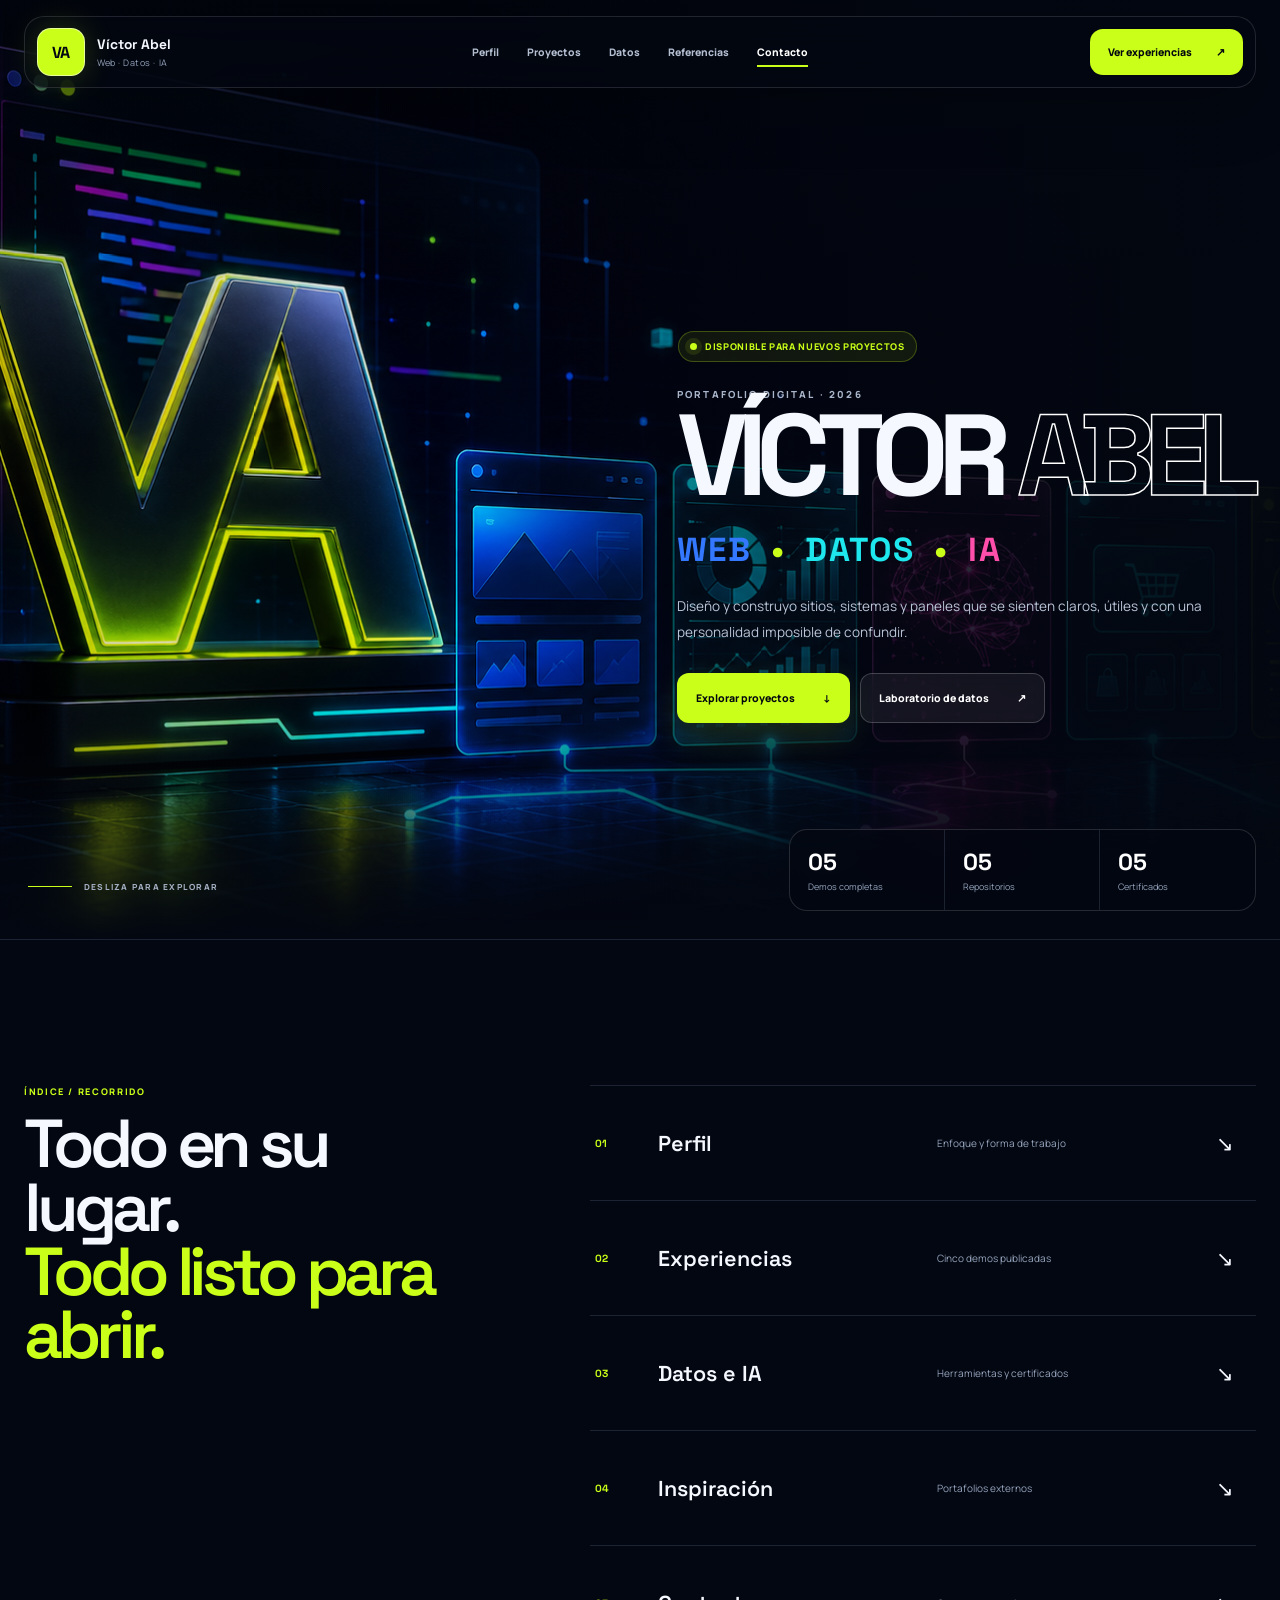
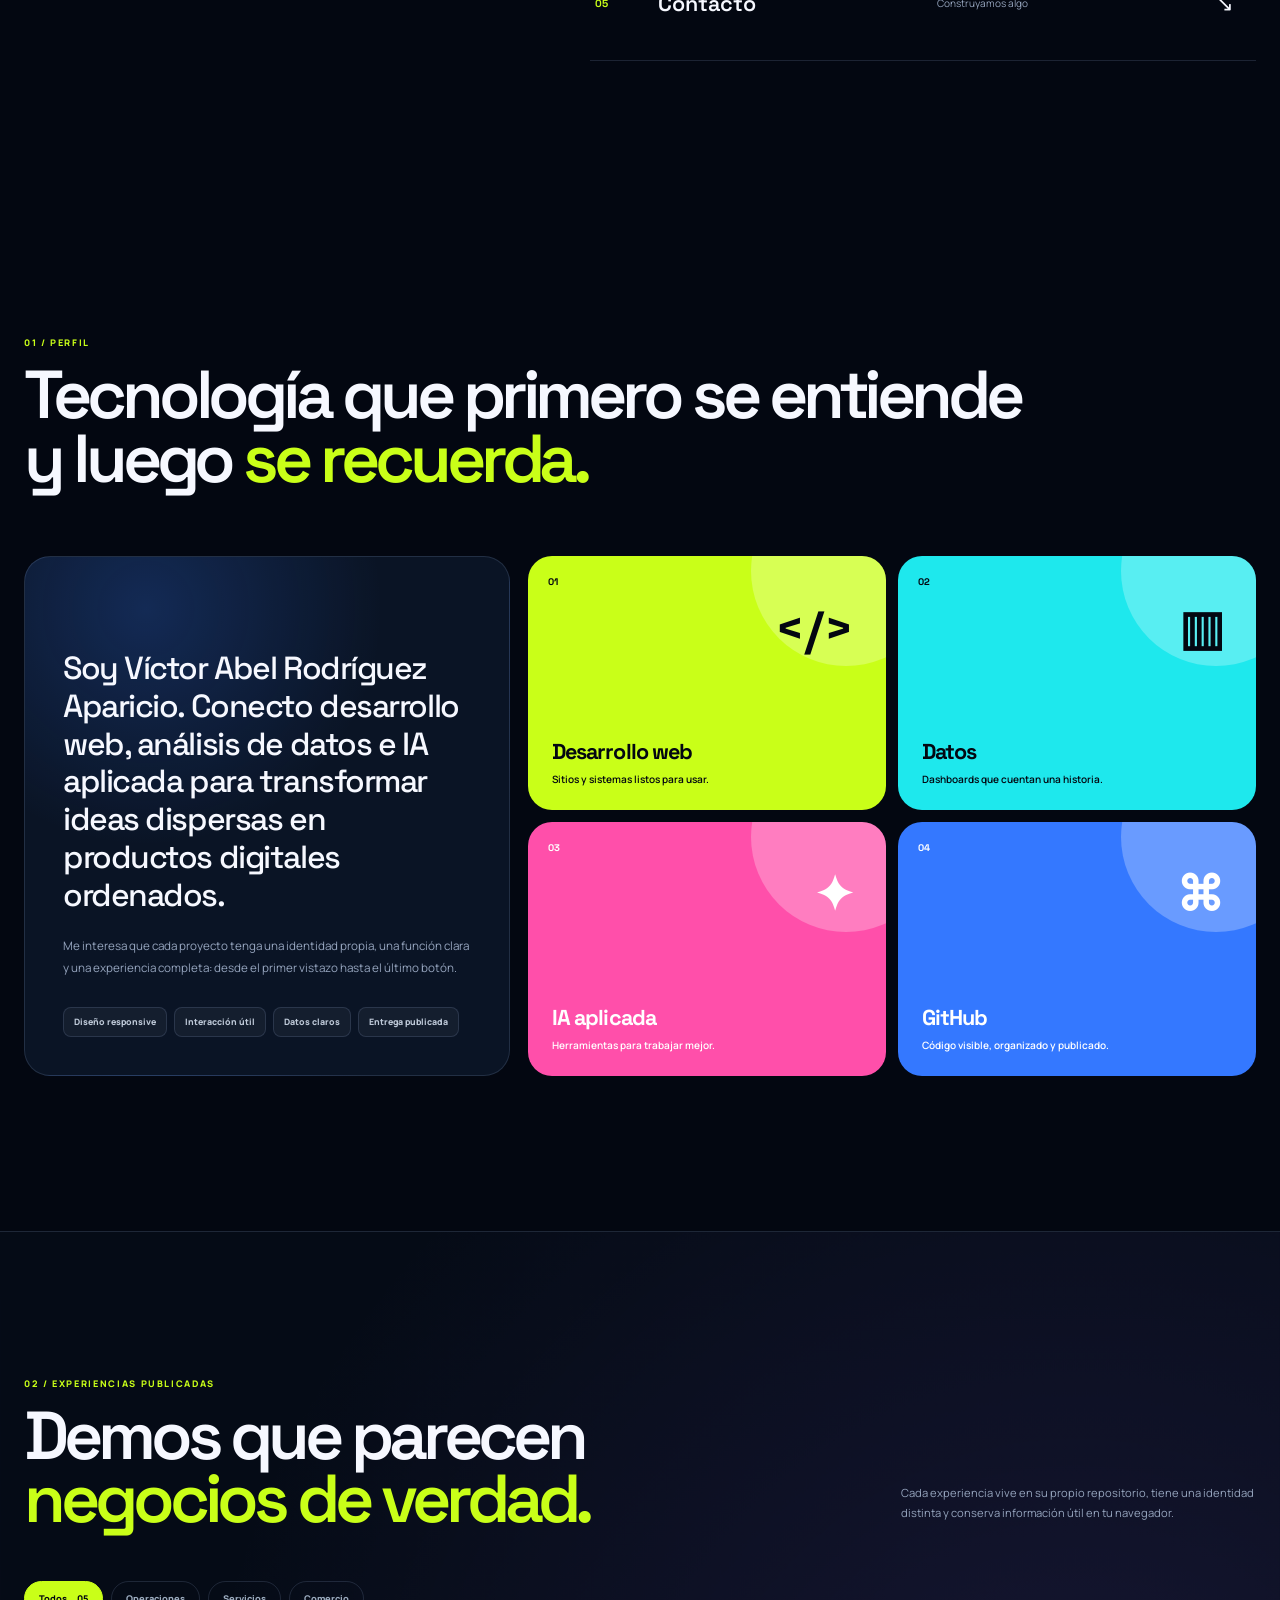
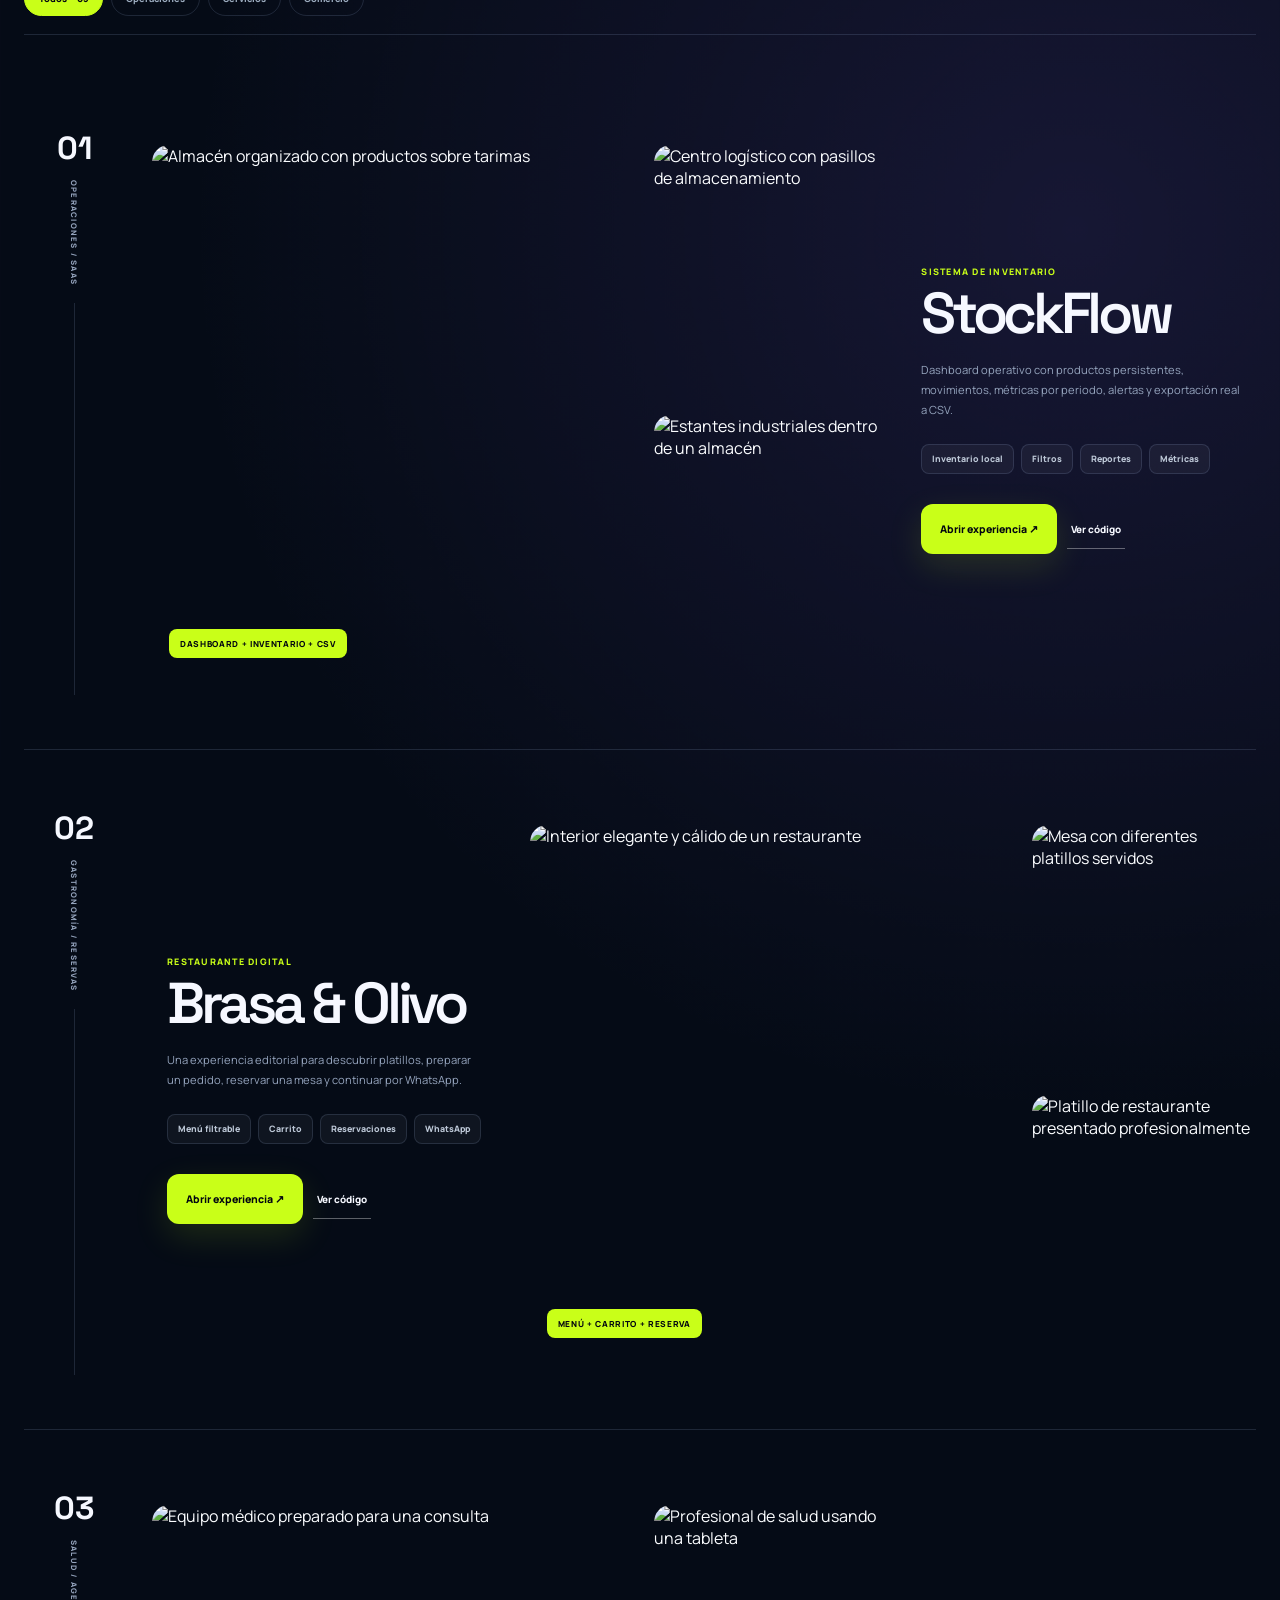
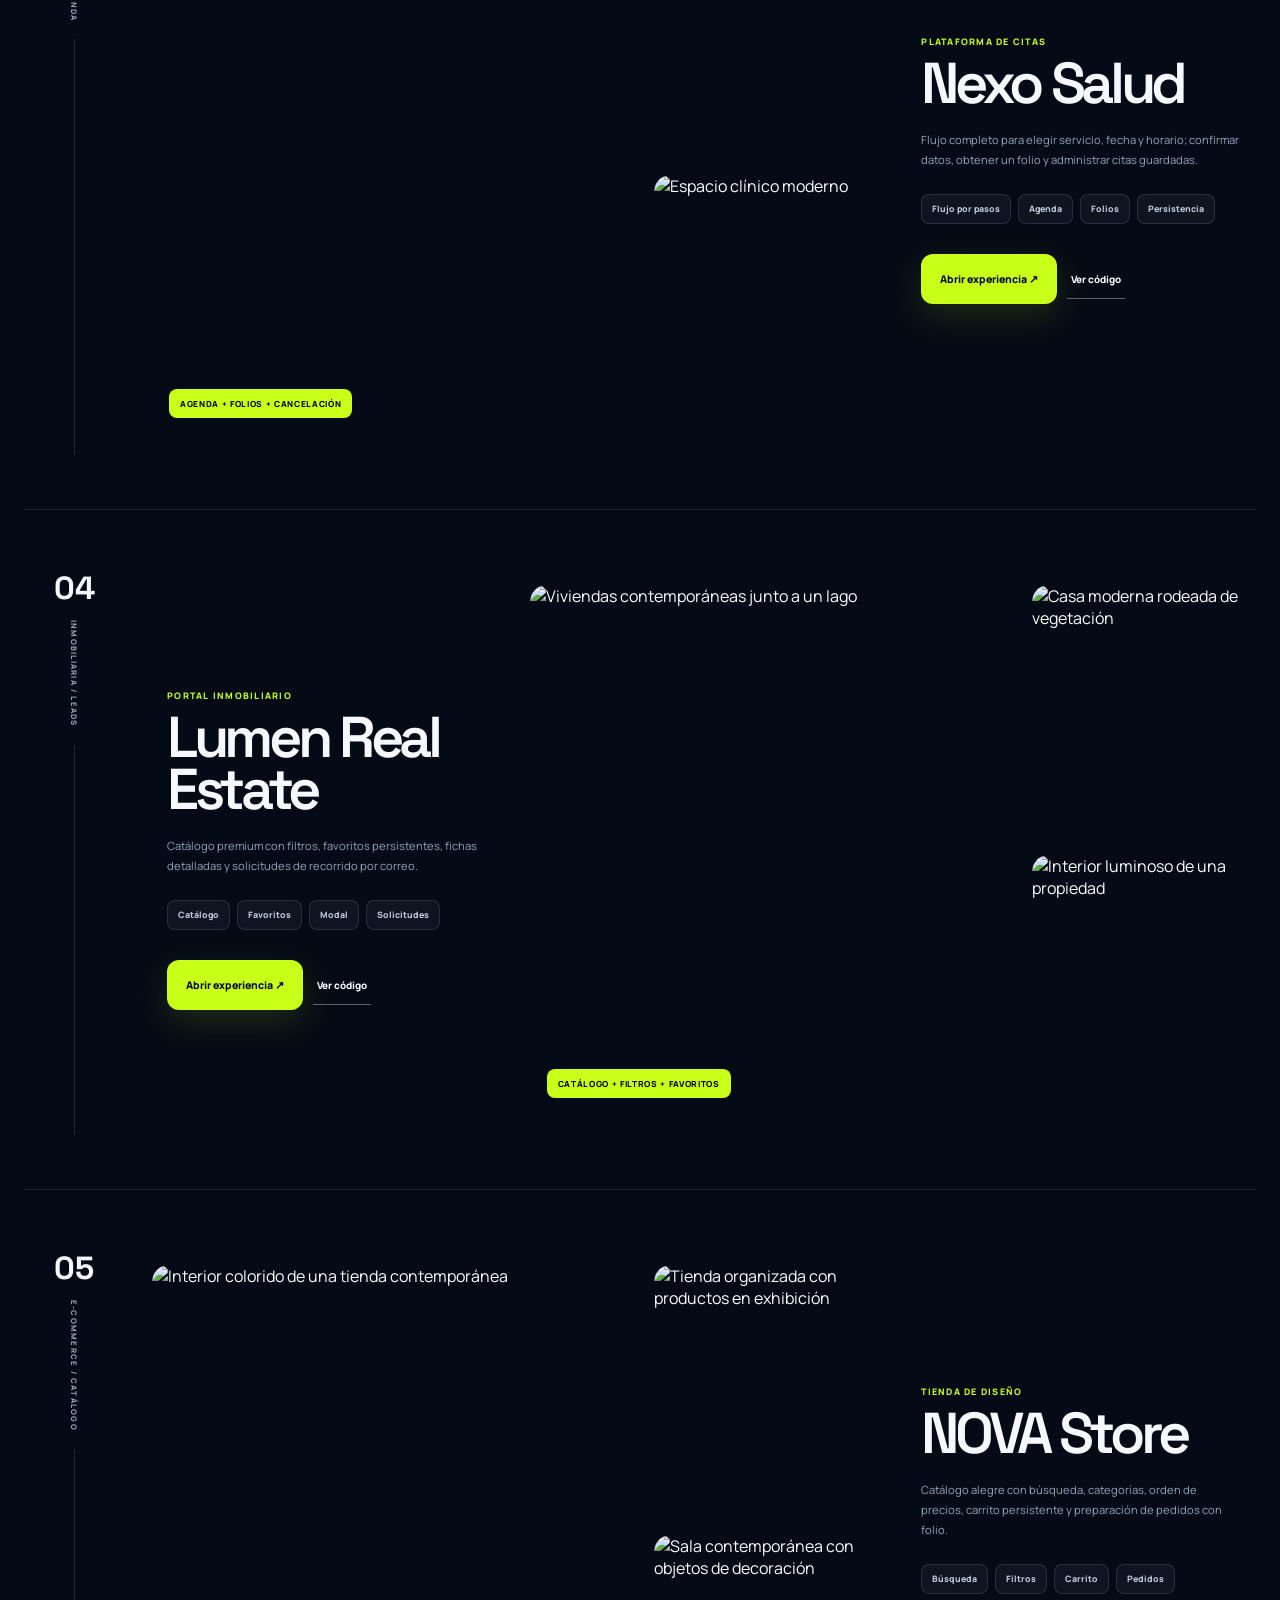
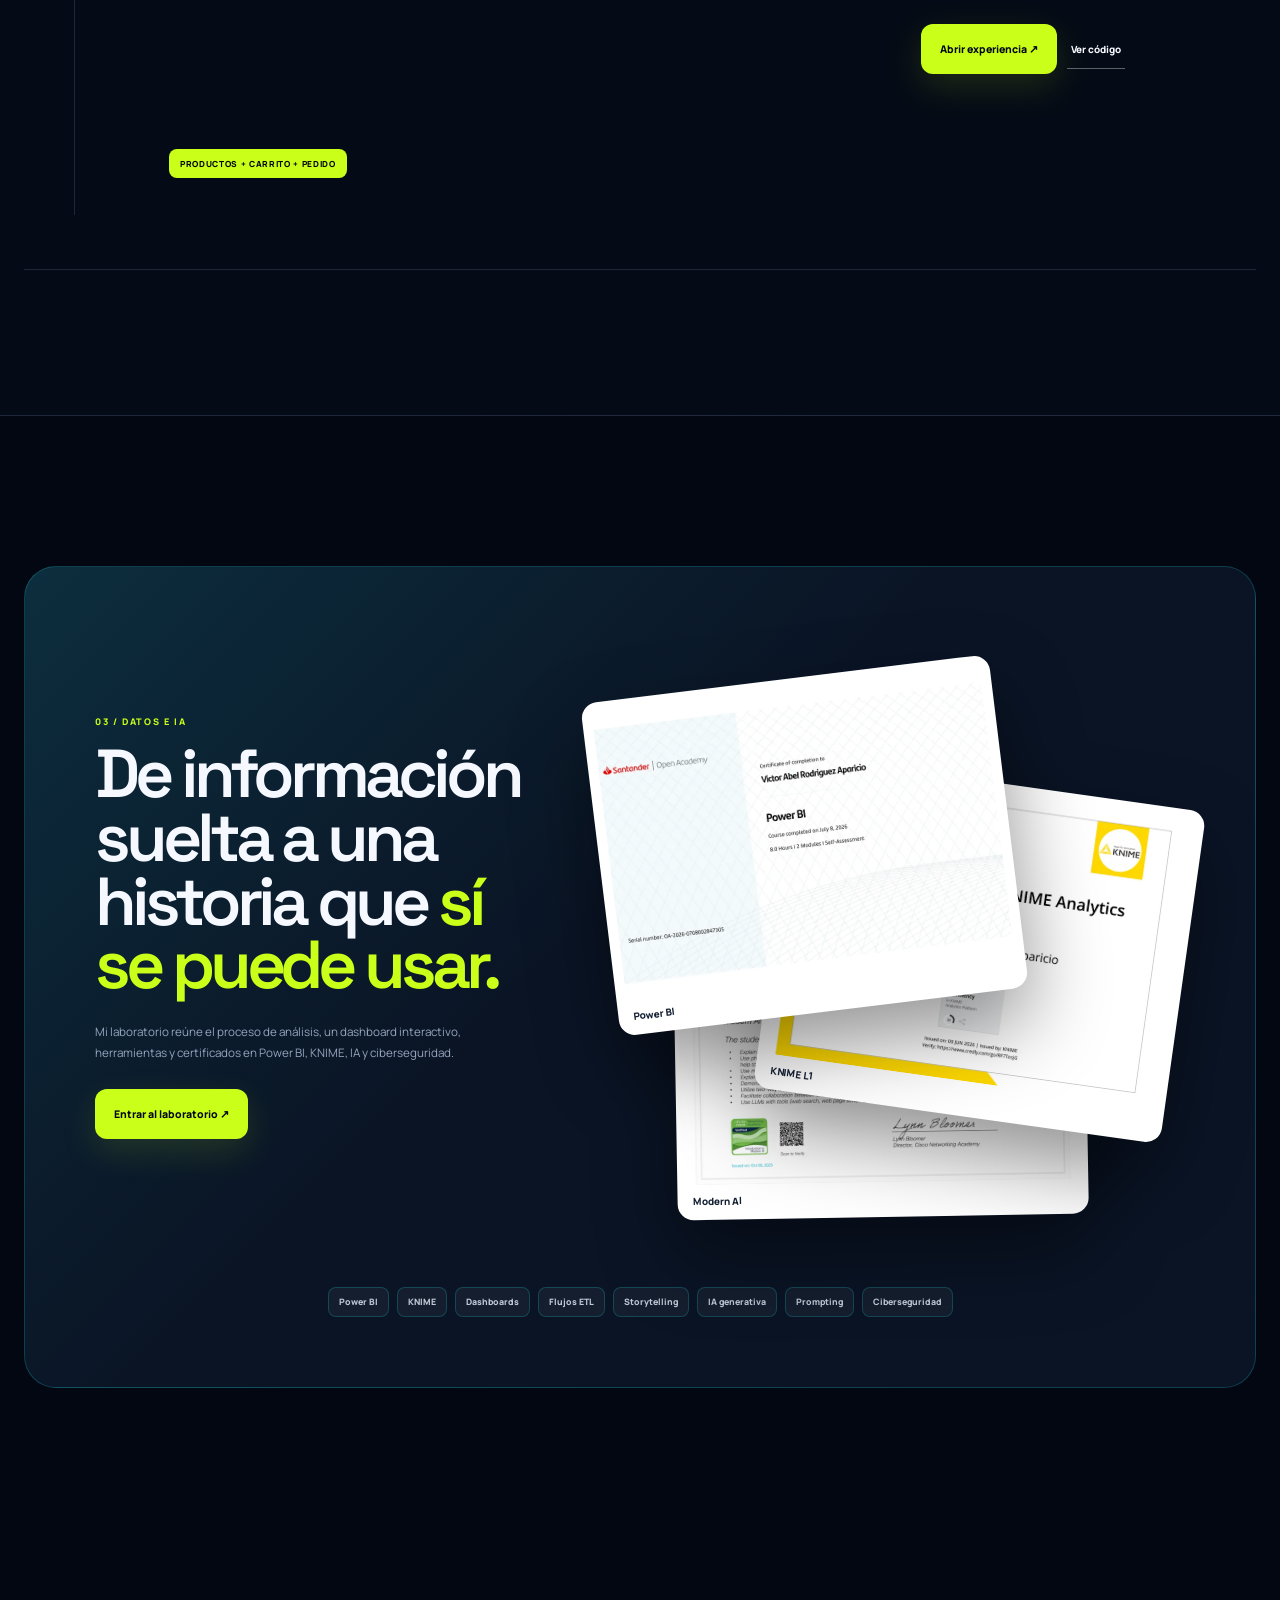
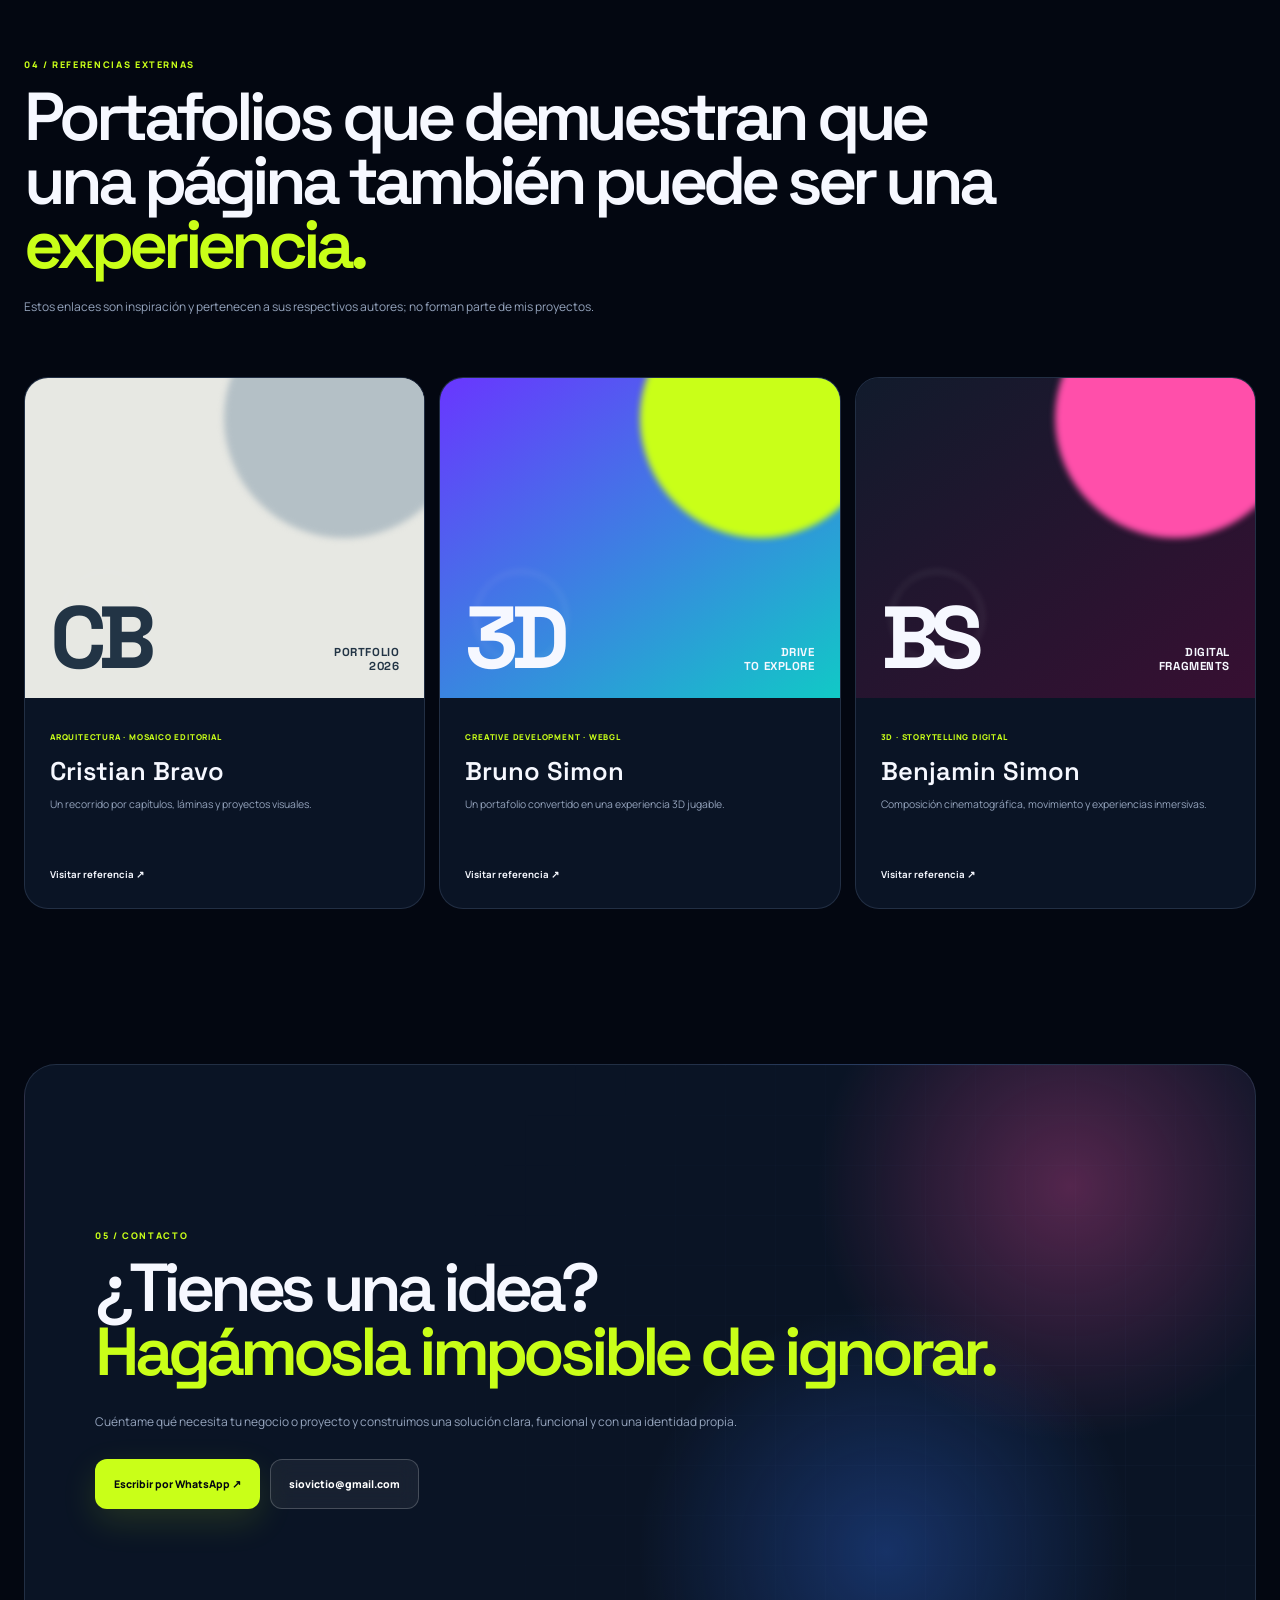
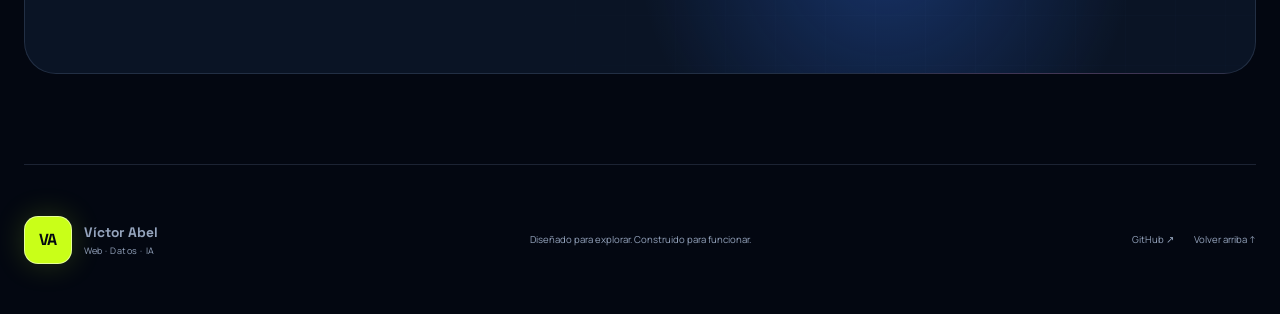
==== commit 5bed889c: "Añade identidad visual principal generada" ====
--- a/index.html
+++ b/index.html
@@ -9,7 +9,7 @@
   <meta property="og:description" content="Explora experiencias web completas, proyectos independientes y formación en datos, IA y ciberseguridad.">
   <meta property="og:type" content="website">
   <meta property="og:url" content="https://victorabel777.github.io/portafolio_victorabel/">
-  <meta property="og:image" content="https://victorabel777.github.io/portafolio_victorabel/assets/va-neon-hero-v2.png">
+  <meta property="og:image" content="https://victorabel777.github.io/portafolio_victorabel/assets/va-neon-hero-recovered.png">
   <meta property="og:image:alt" content="Identidad visual de Víctor Abel: web, datos e inteligencia artificial">
   <meta name="twitter:card" content="summary_large_image">
   <title>Víctor Abel | Web, datos e IA</title>
--- a/assets/styles.css
+++ b/assets/styles.css
@@ -157,7 +157,7 @@
   position: absolute;
   z-index: -3;
   inset: 0;
-  background: url("va-neon-hero-v2.png") 46% 50% / cover no-repeat;
+  background: url("va-neon-hero-recovered.png") 46% 50% / cover no-repeat;
   animation: heroIn 1.5s cubic-bezier(.2, .7, .2, 1) both;
 }
 .hero-shade {
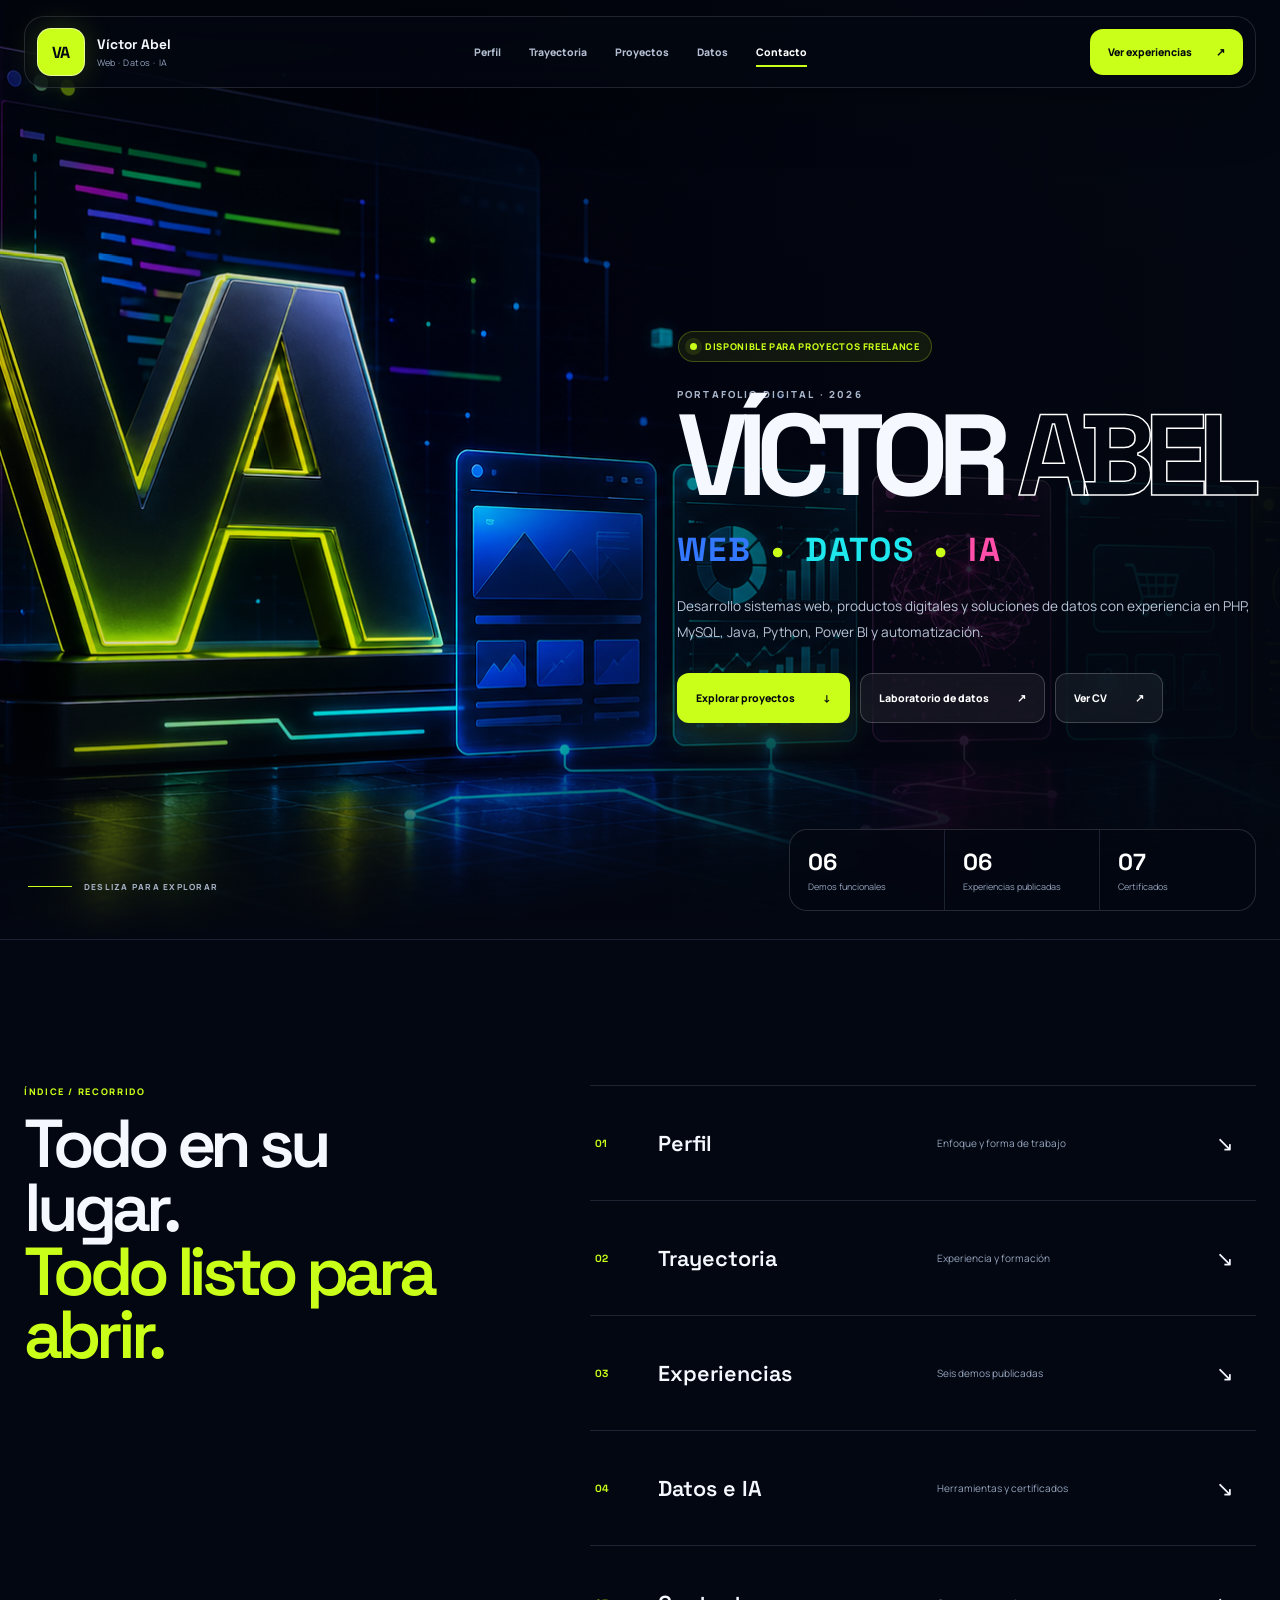
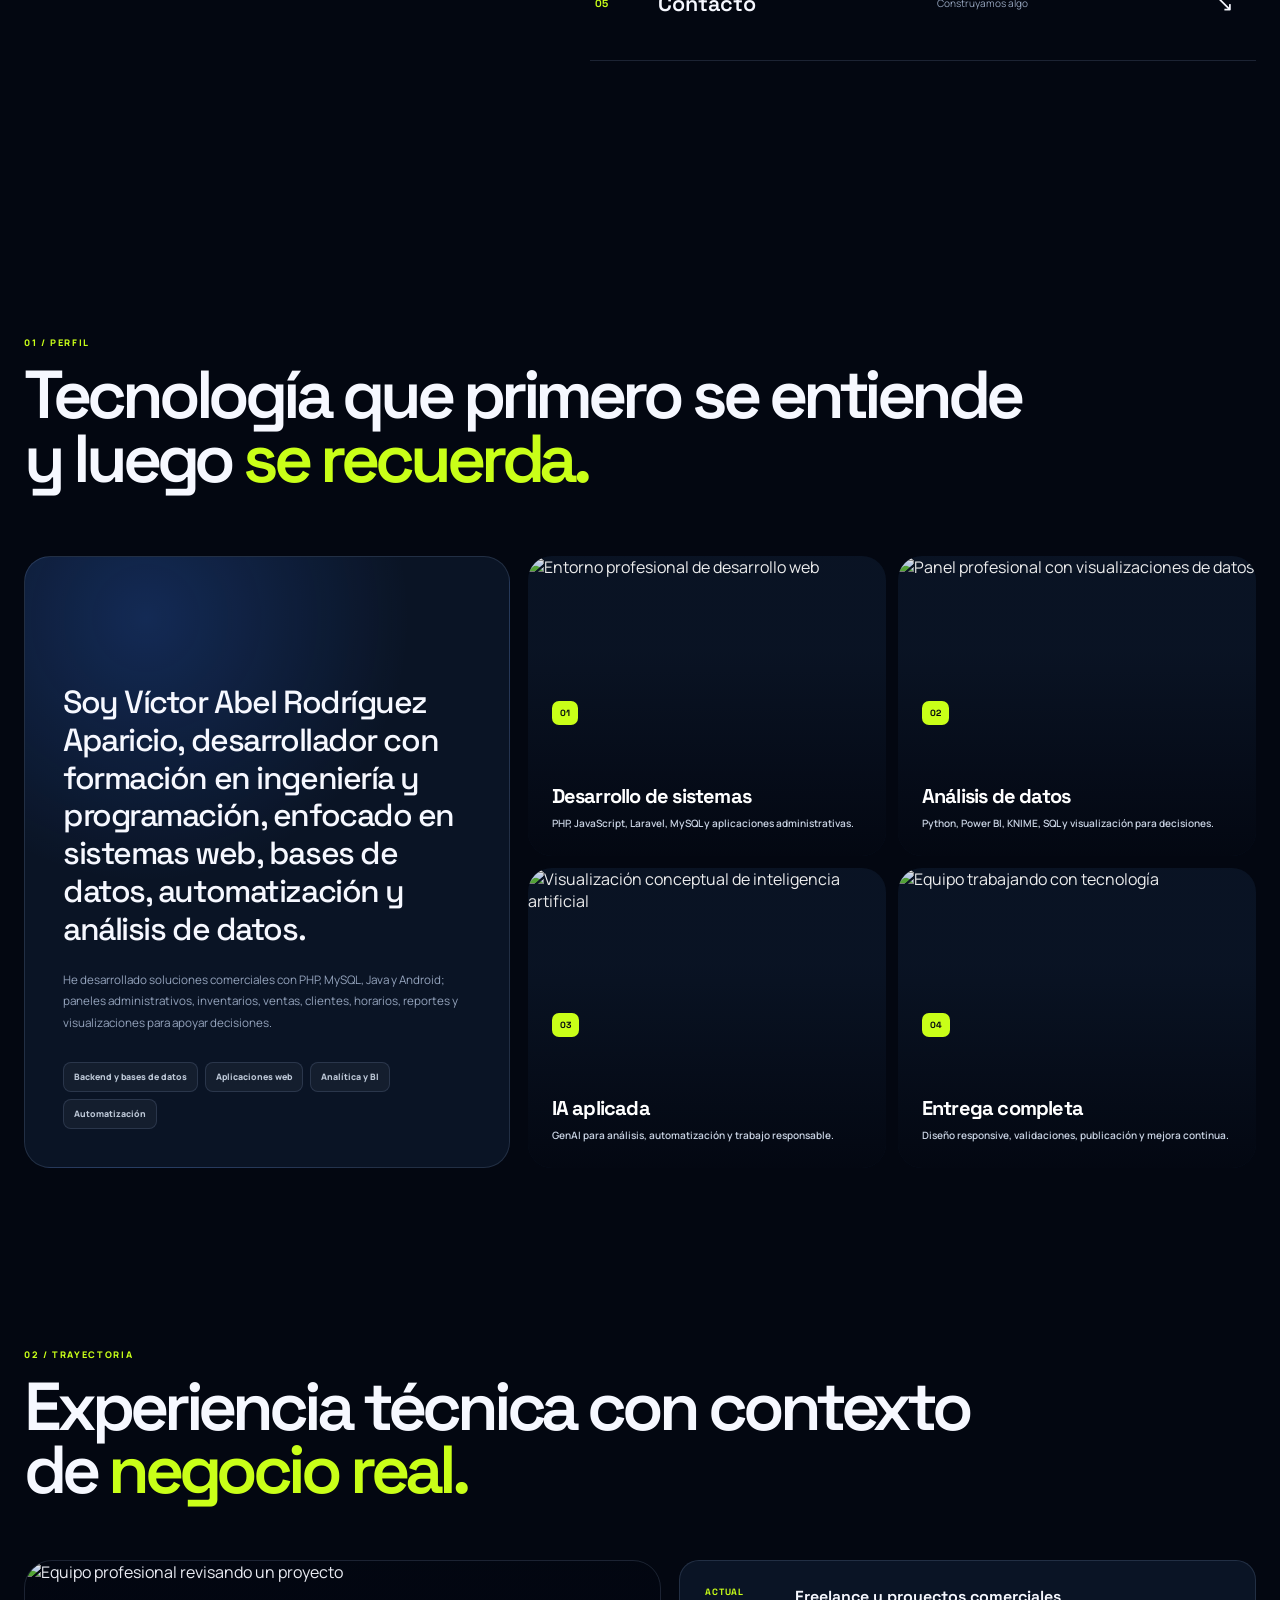
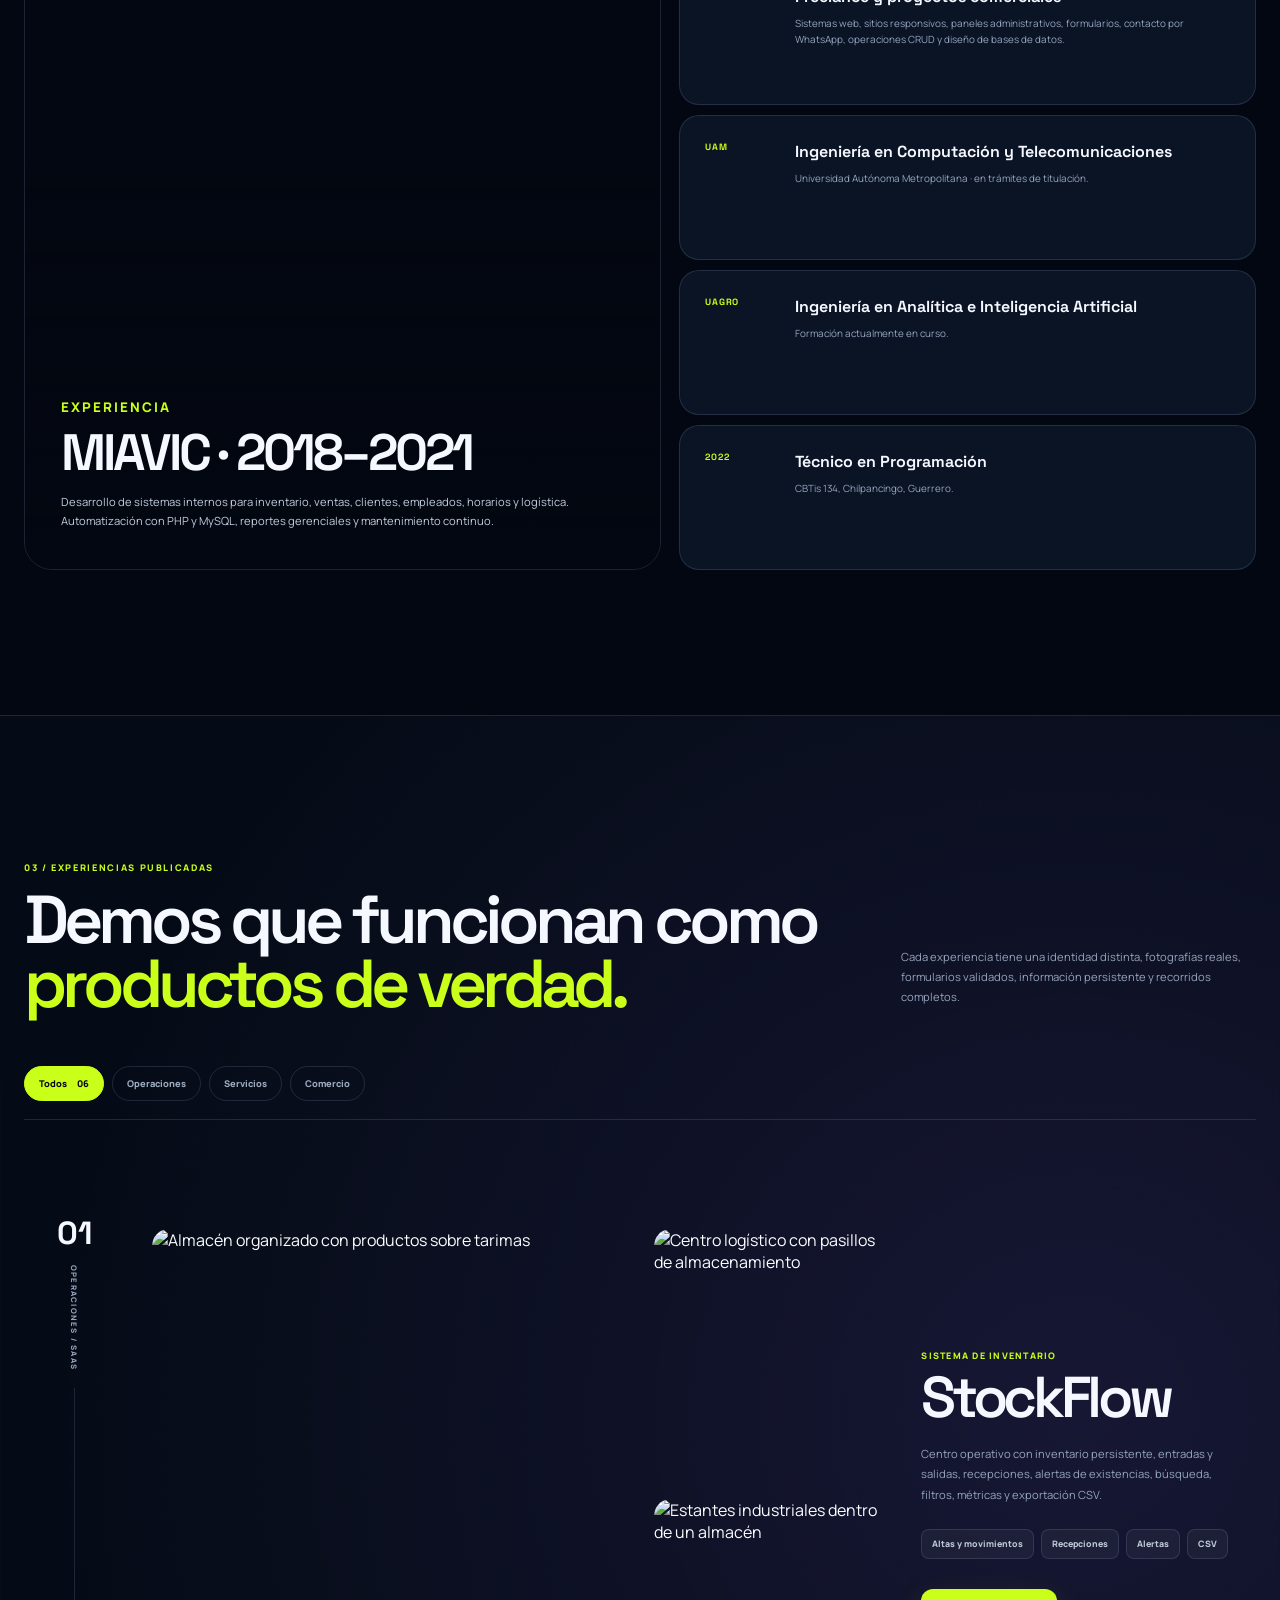
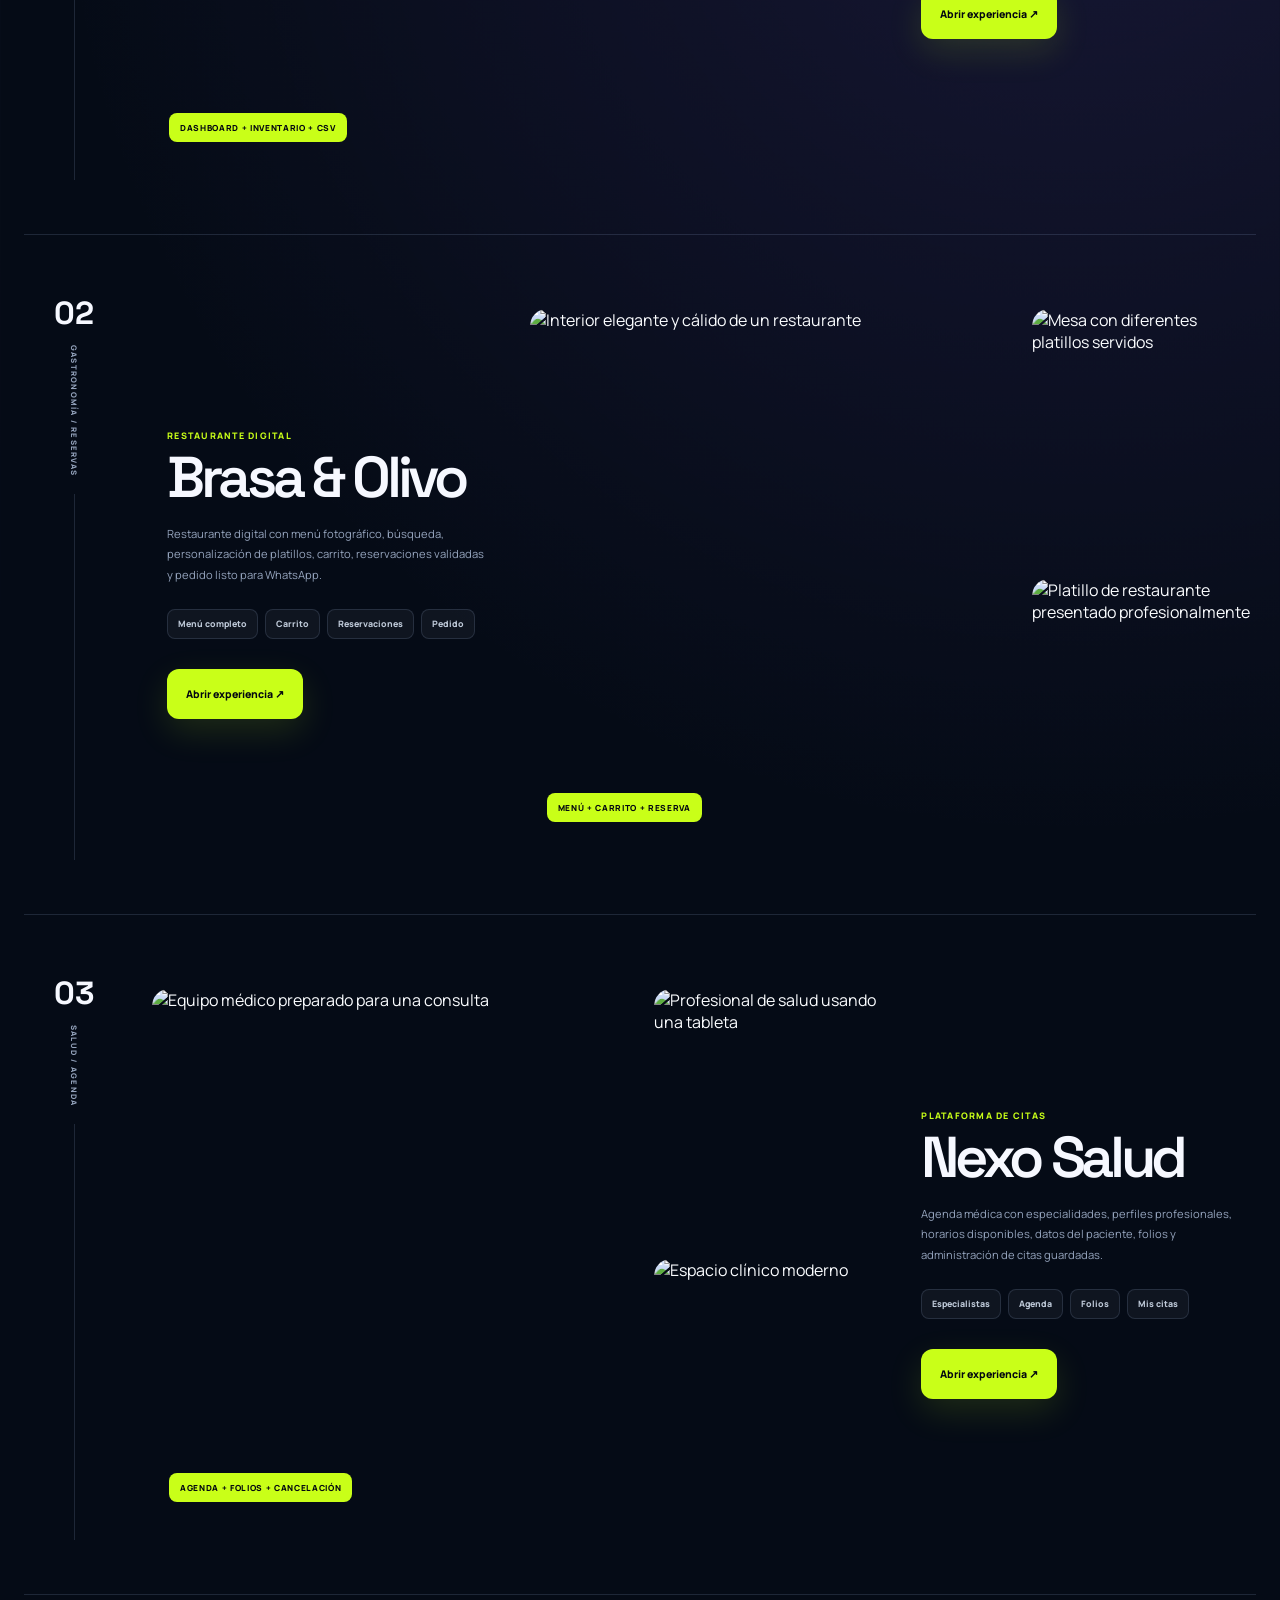
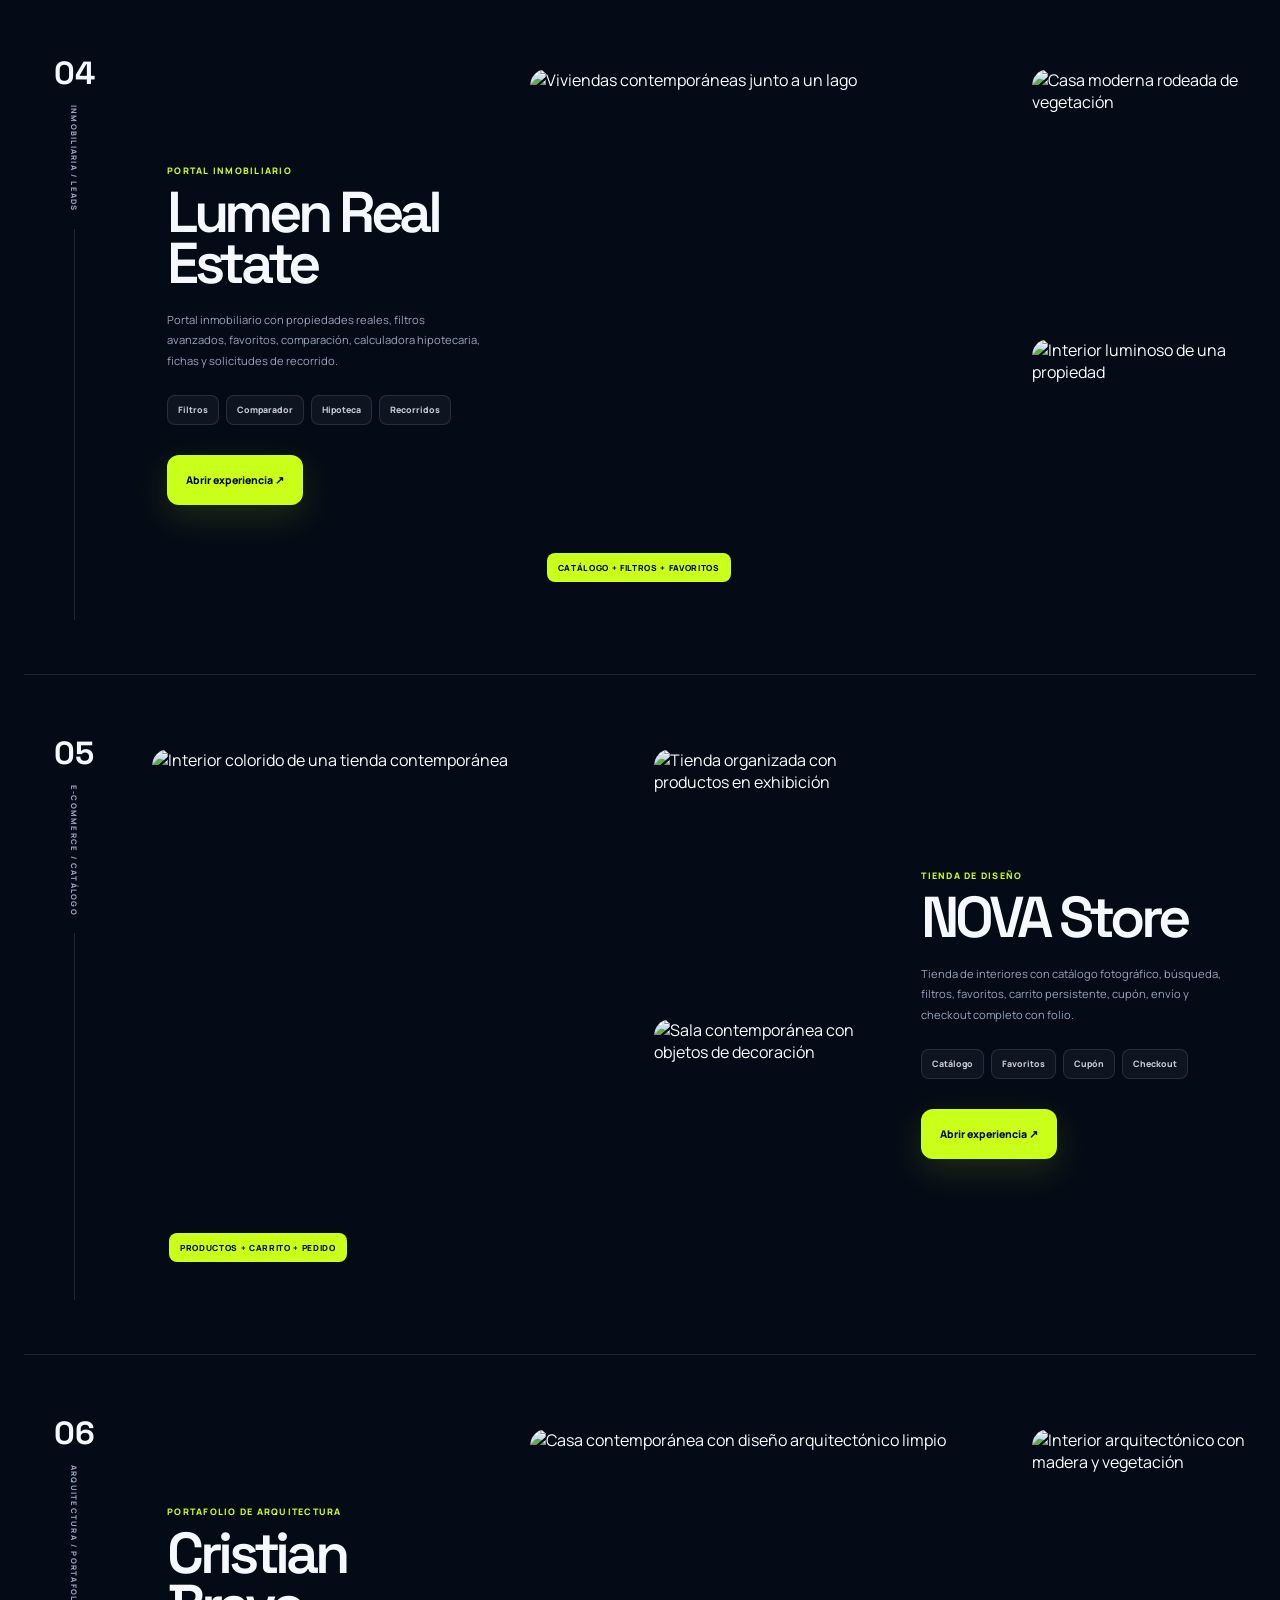
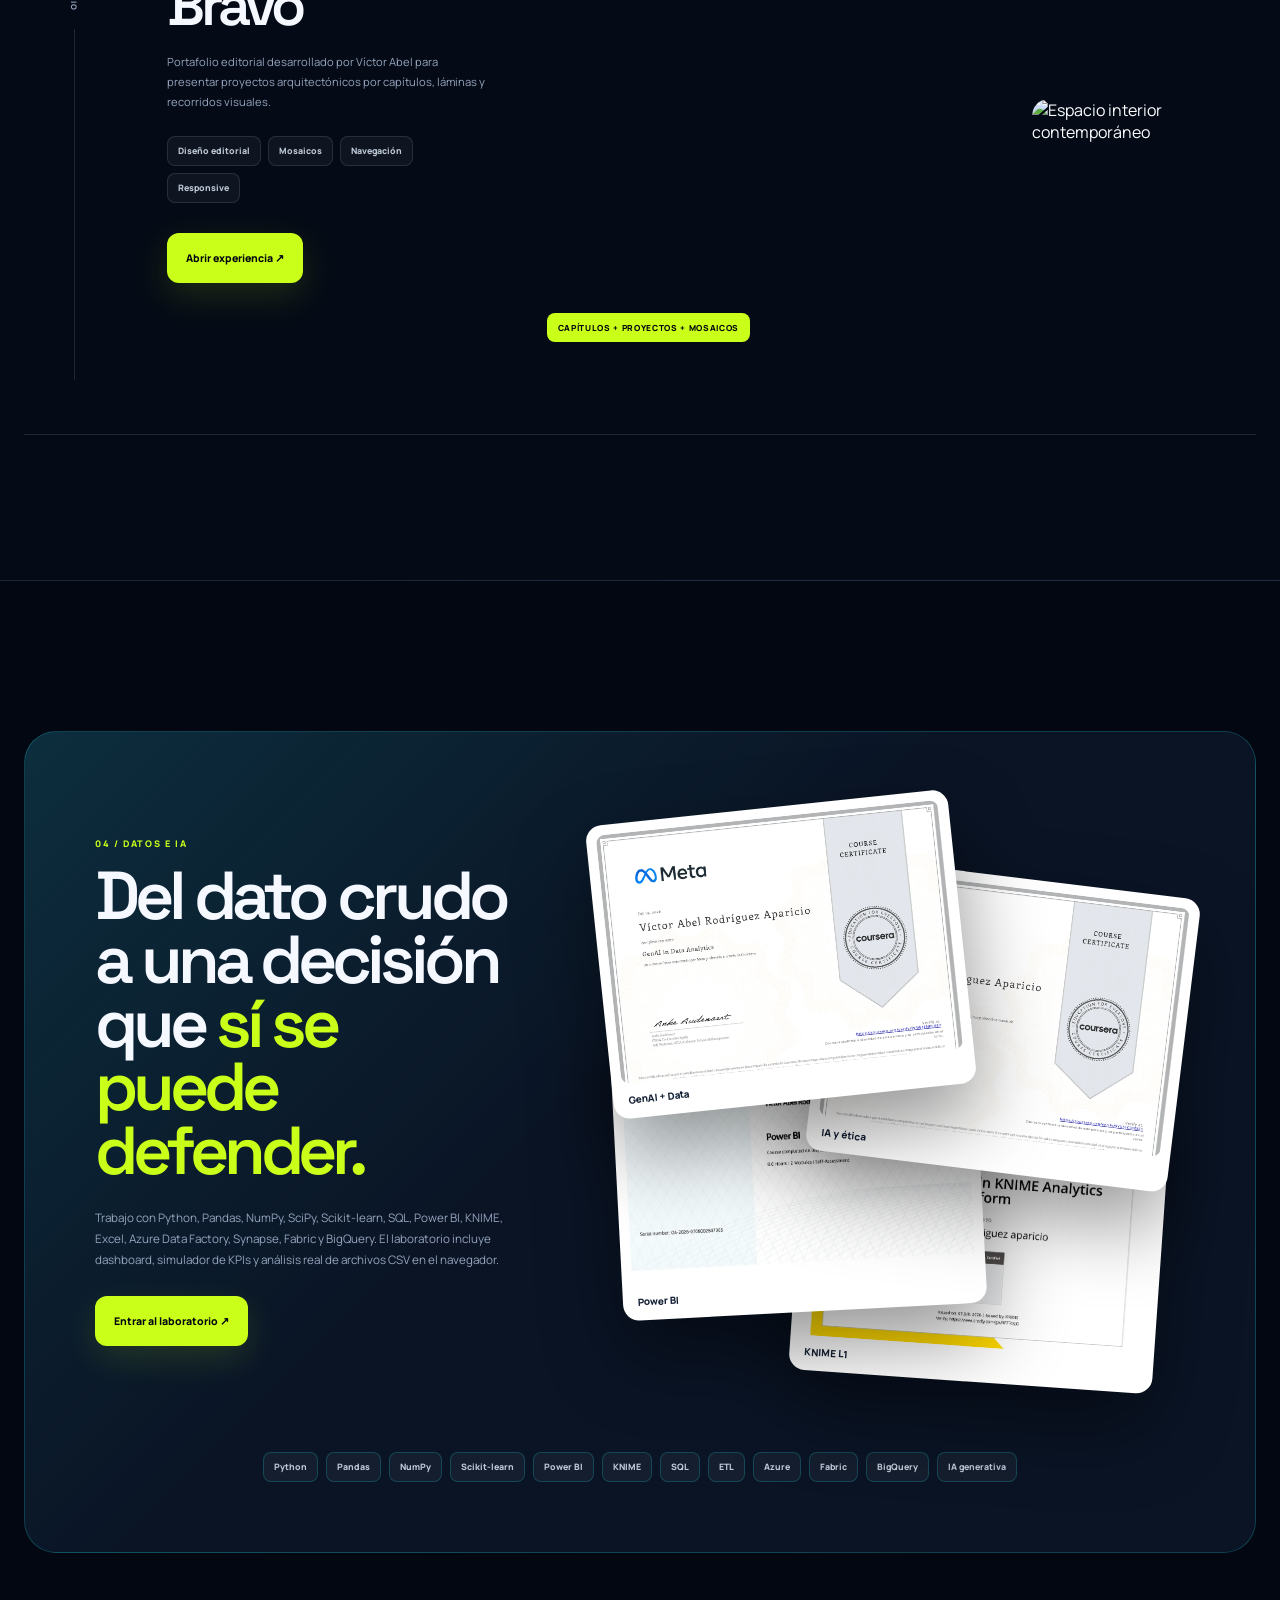
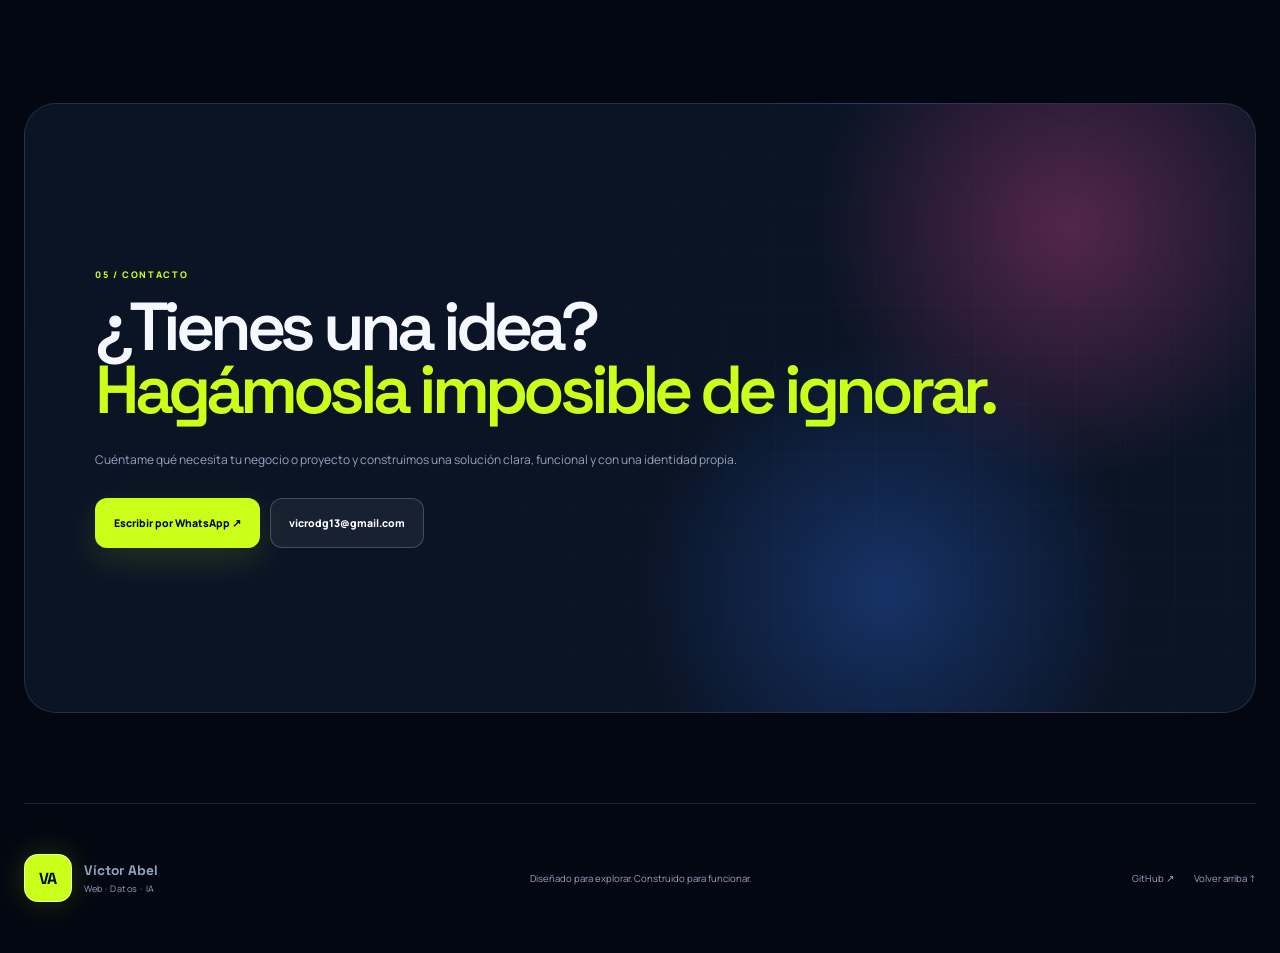
==== commit 8d8d1c6b: "Integra CV y laboratorio de datos funcional" ====
--- a/index.html
+++ b/index.html
@@ -34,9 +34,9 @@
     </button>
     <nav class="main-menu" id="main-menu" aria-label="Navegación principal">
       <a href="#perfil">Perfil</a>
+      <a href="#trayectoria">Trayectoria</a>
       <a href="#proyectos">Proyectos</a>
       <a href="#datos">Datos</a>
-      <a href="#referencias">Referencias</a>
       <a href="#contacto">Contacto</a>
     </nav>
     <a class="header-cta" href="#proyectos">Ver experiencias <span>↗</span></a>
@@ -51,16 +51,17 @@
         <p class="hero-kicker">PORTAFOLIO DIGITAL · 2026</p>
         <h1 id="hero-title">VÍCTOR <span>ABEL</span></h1>
         <p class="hero-disciplines"><b>WEB</b><i>•</i><b>DATOS</b><i>•</i><b>IA</b></p>
-        <p class="hero-lead">Diseño y construyo sitios, sistemas y paneles que se sienten claros, útiles y con una personalidad imposible de confundir.</p>
+        <p class="hero-lead">Desarrollo sistemas web, productos digitales y soluciones de datos con experiencia en PHP, MySQL, Java, Python, Power BI y automatización.</p>
         <div class="hero-actions">
           <a class="button button-primary" href="#proyectos">Explorar proyectos <span>↓</span></a>
           <a class="button button-glass" href="analisis-datos/">Laboratorio de datos <span>↗</span></a>
+          <a class="button button-glass" href="assets/cv-victor-abel-rodriguez-aparicio.pdf" target="_blank" rel="noopener">Ver CV <span>↗</span></a>
         </div>
       </div>
       <div class="hero-index" aria-label="Resumen del portafolio">
-        <div><strong>05</strong><span>Demos completas</span></div>
-        <div><strong>05</strong><span>Repositorios</span></div>
-        <div><strong>05</strong><span>Certificados</span></div>
+        <div><strong>06</strong><span>Demos funcionales</span></div>
+        <div><strong>06</strong><span>Experiencias publicadas</span></div>
+        <div><strong>07</strong><span>Certificados</span></div>
       </div>
       <a class="scroll-cue" href="#indice"><span></span> DESLIZA PARA EXPLORAR</a>
     </section>
@@ -72,9 +73,9 @@
       </div>
       <nav class="chapter-list reveal" aria-label="Índice de capítulos">
         <a href="#perfil"><span>01</span><strong>Perfil</strong><small>Enfoque y forma de trabajo</small><b>↘</b></a>
-        <a href="#proyectos"><span>02</span><strong>Experiencias</strong><small>Cinco demos publicadas</small><b>↘</b></a>
-        <a href="#datos"><span>03</span><strong>Datos e IA</strong><small>Herramientas y certificados</small><b>↘</b></a>
-        <a href="#referencias"><span>04</span><strong>Inspiración</strong><small>Portafolios externos</small><b>↘</b></a>
+        <a href="#trayectoria"><span>02</span><strong>Trayectoria</strong><small>Experiencia y formación</small><b>↘</b></a>
+        <a href="#proyectos"><span>03</span><strong>Experiencias</strong><small>Seis demos publicadas</small><b>↘</b></a>
+        <a href="#datos"><span>04</span><strong>Datos e IA</strong><small>Herramientas y certificados</small><b>↘</b></a>
         <a href="#contacto"><span>05</span><strong>Contacto</strong><small>Construyamos algo</small><b>↘</b></a>
       </nav>
     </section>
@@ -86,15 +87,34 @@
       </div>
       <div class="profile-layout">
         <article class="profile-main reveal">
-          <p class="profile-statement">Soy Víctor Abel Rodríguez Aparicio. Conecto desarrollo web, análisis de datos e IA aplicada para transformar ideas dispersas en productos digitales ordenados.</p>
-          <p>Me interesa que cada proyecto tenga una identidad propia, una función clara y una experiencia completa: desde el primer vistazo hasta el último botón.</p>
-          <div class="profile-tags"><span>Diseño responsive</span><span>Interacción útil</span><span>Datos claros</span><span>Entrega publicada</span></div>
+          <p class="profile-statement">Soy Víctor Abel Rodríguez Aparicio, desarrollador con formación en ingeniería y programación, enfocado en sistemas web, bases de datos, automatización y análisis de datos.</p>
+          <p>He desarrollado soluciones comerciales con PHP, MySQL, Java y Android; paneles administrativos, inventarios, ventas, clientes, horarios, reportes y visualizaciones para apoyar decisiones.</p>
+          <div class="profile-tags"><span>Backend y bases de datos</span><span>Aplicaciones web</span><span>Analítica y BI</span><span>Automatización</span></div>
         </article>
         <div class="profile-mosaic reveal" aria-label="Áreas de trabajo">
-          <article class="mosaic-card mosaic-code"><span>01</span><b>&lt;/&gt;</b><h3>Desarrollo web</h3><p>Sitios y sistemas listos para usar.</p></article>
-          <article class="mosaic-card mosaic-data"><span>02</span><b>▥</b><h3>Datos</h3><p>Dashboards que cuentan una historia.</p></article>
-          <article class="mosaic-card mosaic-ai"><span>03</span><b>✦</b><h3>IA aplicada</h3><p>Herramientas para trabajar mejor.</p></article>
-          <article class="mosaic-card mosaic-github"><span>04</span><b>⌘</b><h3>GitHub</h3><p>Código visible, organizado y publicado.</p></article>
+          <article class="mosaic-card mosaic-photo"><img src="https://images.unsplash.com/photo-1555066931-4365d14bab8c?auto=format&amp;fit=crop&amp;w=900&amp;q=82" alt="Entorno profesional de desarrollo web" loading="lazy"><div><span>01</span><h3>Desarrollo de sistemas</h3><p>PHP, JavaScript, Laravel, MySQL y aplicaciones administrativas.</p></div></article>
+          <article class="mosaic-card mosaic-photo"><img src="https://images.unsplash.com/photo-1551288049-bebda4e38f71?auto=format&amp;fit=crop&amp;w=900&amp;q=82" alt="Panel profesional con visualizaciones de datos" loading="lazy"><div><span>02</span><h3>Análisis de datos</h3><p>Python, Power BI, KNIME, SQL y visualización para decisiones.</p></div></article>
+          <article class="mosaic-card mosaic-photo"><img src="https://images.unsplash.com/photo-1620712943543-bcc4688e7485?auto=format&amp;fit=crop&amp;w=900&amp;q=82" alt="Visualización conceptual de inteligencia artificial" loading="lazy"><div><span>03</span><h3>IA aplicada</h3><p>GenAI para análisis, automatización y trabajo responsable.</p></div></article>
+          <article class="mosaic-card mosaic-photo"><img src="https://images.unsplash.com/photo-1516321318423-f06f85e504b3?auto=format&amp;fit=crop&amp;w=900&amp;q=82" alt="Equipo trabajando con tecnología" loading="lazy"><div><span>04</span><h3>Entrega completa</h3><p>Diseño responsive, validaciones, publicación y mejora continua.</p></div></article>
+        </div>
+      </div>
+    </section>
+
+    <section class="career section-shell" id="trayectoria" aria-labelledby="career-title">
+      <div class="section-intro reveal">
+        <p class="overline">02 / TRAYECTORIA</p>
+        <h2 id="career-title">Experiencia técnica con contexto de <span>negocio real.</span></h2>
+      </div>
+      <div class="career-grid">
+        <article class="career-feature reveal">
+          <img src="https://images.unsplash.com/photo-1556761175-b413da4baf72?auto=format&amp;fit=crop&amp;w=1400&amp;q=84" alt="Equipo profesional revisando un proyecto" loading="lazy">
+          <div><small>EXPERIENCIA</small><h3>MIAVIC · 2018–2021</h3><p>Desarrollo de sistemas internos para inventario, ventas, clientes, empleados, horarios y logística. Automatización con PHP y MySQL, reportes gerenciales y mantenimiento continuo.</p></div>
+        </article>
+        <div class="career-list reveal">
+          <article><span>ACTUAL</span><div><h3>Freelance y proyectos comerciales</h3><p>Sistemas web, sitios responsivos, paneles administrativos, formularios, contacto por WhatsApp, operaciones CRUD y diseño de bases de datos.</p></div></article>
+          <article><span>UAM</span><div><h3>Ingeniería en Computación y Telecomunicaciones</h3><p>Universidad Autónoma Metropolitana · en trámites de titulación.</p></div></article>
+          <article><span>UAGRO</span><div><h3>Ingeniería en Analítica e Inteligencia Artificial</h3><p>Formación actualmente en curso.</p></div></article>
+          <article><span>2022</span><div><h3>Técnico en Programación</h3><p>CBTis 134, Chilpancingo, Guerrero.</p></div></article>
         </div>
       </div>
     </section>
@@ -102,14 +122,14 @@
     <section class="projects" id="proyectos" aria-labelledby="projects-title">
       <div class="section-shell projects-head reveal">
         <div>
-          <p class="overline">02 / EXPERIENCIAS PUBLICADAS</p>
-          <h2 id="projects-title">Demos que parecen <span>negocios de verdad.</span></h2>
-        </div>
-        <p>Cada experiencia vive en su propio repositorio, tiene una identidad distinta y conserva información útil en tu navegador.</p>
+          <p class="overline">03 / EXPERIENCIAS PUBLICADAS</p>
+          <h2 id="projects-title">Demos que funcionan como <span>productos de verdad.</span></h2>
+        </div>
+        <p>Cada experiencia tiene una identidad distinta, fotografías reales, formularios validados, información persistente y recorridos completos.</p>
       </div>
 
       <div class="filter-bar section-shell reveal" role="group" aria-label="Filtrar proyectos">
-        <button class="filter-button active" type="button" data-filter="all">Todos <span>05</span></button>
+        <button class="filter-button active" type="button" data-filter="all">Todos <span>06</span></button>
         <button class="filter-button" type="button" data-filter="operations">Operaciones</button>
         <button class="filter-button" type="button" data-filter="service">Servicios</button>
         <button class="filter-button" type="button" data-filter="commerce">Comercio</button>
@@ -127,11 +147,10 @@
           <div class="case-copy">
             <p class="case-type">SISTEMA DE INVENTARIO</p>
             <h3>StockFlow</h3>
-            <p>Dashboard operativo con productos persistentes, movimientos, métricas por periodo, alertas y exportación real a CSV.</p>
-            <div class="case-features"><span>Inventario local</span><span>Filtros</span><span>Reportes</span><span>Métricas</span></div>
+            <p>Centro operativo con inventario persistente, entradas y salidas, recepciones, alertas de existencias, búsqueda, filtros, métricas y exportación CSV.</p>
+            <div class="case-features"><span>Altas y movimientos</span><span>Recepciones</span><span>Alertas</span><span>CSV</span></div>
             <div class="case-actions">
               <a class="button button-primary" href="https://victorabel777.github.io/stockflow-inventario/" target="_blank" rel="noopener">Abrir experiencia ↗</a>
-              <a class="text-link" href="https://github.com/victorabel777/stockflow-inventario" target="_blank" rel="noopener">Ver código</a>
             </div>
           </div>
         </article>
@@ -147,11 +166,10 @@
           <div class="case-copy">
             <p class="case-type">RESTAURANTE DIGITAL</p>
             <h3>Brasa &amp; Olivo</h3>
-            <p>Una experiencia editorial para descubrir platillos, preparar un pedido, reservar una mesa y continuar por WhatsApp.</p>
-            <div class="case-features"><span>Menú filtrable</span><span>Carrito</span><span>Reservaciones</span><span>WhatsApp</span></div>
+            <p>Restaurante digital con menú fotográfico, búsqueda, personalización de platillos, carrito, reservaciones validadas y pedido listo para WhatsApp.</p>
+            <div class="case-features"><span>Menú completo</span><span>Carrito</span><span>Reservaciones</span><span>Pedido</span></div>
             <div class="case-actions">
               <a class="button button-primary" href="https://victorabel777.github.io/brasa-olivo-restaurante/" target="_blank" rel="noopener">Abrir experiencia ↗</a>
-              <a class="text-link" href="https://github.com/victorabel777/brasa-olivo-restaurante" target="_blank" rel="noopener">Ver código</a>
             </div>
           </div>
         </article>
@@ -167,11 +185,10 @@
           <div class="case-copy">
             <p class="case-type">PLATAFORMA DE CITAS</p>
             <h3>Nexo Salud</h3>
-            <p>Flujo completo para elegir servicio, fecha y horario; confirmar datos, obtener un folio y administrar citas guardadas.</p>
-            <div class="case-features"><span>Flujo por pasos</span><span>Agenda</span><span>Folios</span><span>Persistencia</span></div>
+            <p>Agenda médica con especialidades, perfiles profesionales, horarios disponibles, datos del paciente, folios y administración de citas guardadas.</p>
+            <div class="case-features"><span>Especialistas</span><span>Agenda</span><span>Folios</span><span>Mis citas</span></div>
             <div class="case-actions">
               <a class="button button-primary" href="https://victorabel777.github.io/nexo-salud-citas/" target="_blank" rel="noopener">Abrir experiencia ↗</a>
-              <a class="text-link" href="https://github.com/victorabel777/nexo-salud-citas" target="_blank" rel="noopener">Ver código</a>
             </div>
           </div>
         </article>
@@ -187,11 +204,10 @@
           <div class="case-copy">
             <p class="case-type">PORTAL INMOBILIARIO</p>
             <h3>Lumen Real Estate</h3>
-            <p>Catálogo premium con filtros, favoritos persistentes, fichas detalladas y solicitudes de recorrido por correo.</p>
-            <div class="case-features"><span>Catálogo</span><span>Favoritos</span><span>Modal</span><span>Solicitudes</span></div>
+            <p>Portal inmobiliario con propiedades reales, filtros avanzados, favoritos, comparación, calculadora hipotecaria, fichas y solicitudes de recorrido.</p>
+            <div class="case-features"><span>Filtros</span><span>Comparador</span><span>Hipoteca</span><span>Recorridos</span></div>
             <div class="case-actions">
               <a class="button button-primary" href="https://victorabel777.github.io/lumen-real-estate/" target="_blank" rel="noopener">Abrir experiencia ↗</a>
-              <a class="text-link" href="https://github.com/victorabel777/lumen-real-estate" target="_blank" rel="noopener">Ver código</a>
             </div>
           </div>
         </article>
@@ -207,11 +223,29 @@
           <div class="case-copy">
             <p class="case-type">TIENDA DE DISEÑO</p>
             <h3>NOVA Store</h3>
-            <p>Catálogo alegre con búsqueda, categorías, orden de precios, carrito persistente y preparación de pedidos con folio.</p>
-            <div class="case-features"><span>Búsqueda</span><span>Filtros</span><span>Carrito</span><span>Pedidos</span></div>
+            <p>Tienda de interiores con catálogo fotográfico, búsqueda, filtros, favoritos, carrito persistente, cupón, envío y checkout completo con folio.</p>
+            <div class="case-features"><span>Catálogo</span><span>Favoritos</span><span>Cupón</span><span>Checkout</span></div>
             <div class="case-actions">
               <a class="button button-primary" href="https://victorabel777.github.io/nova-store/" target="_blank" rel="noopener">Abrir experiencia ↗</a>
-              <a class="text-link" href="https://github.com/victorabel777/nova-store" target="_blank" rel="noopener">Ver código</a>
+            </div>
+          </div>
+        </article>
+
+        <article class="project-case reverse reveal" data-project-id="arquitectura" data-category="service">
+          <div class="case-number"><span>06</span><small>ARQUITECTURA / PORTAFOLIO</small></div>
+          <div class="case-gallery gallery-architecture">
+            <img class="gallery-main" src="https://images.unsplash.com/photo-1487958449943-2429e8be8625?auto=format&amp;fit=crop&amp;w=1500&amp;q=84" alt="Casa contemporánea con diseño arquitectónico limpio" loading="lazy">
+            <img src="https://images.unsplash.com/photo-1497366754035-f200968a6e72?auto=format&amp;fit=crop&amp;w=800&amp;q=80" alt="Interior arquitectónico con madera y vegetación" loading="lazy">
+            <img src="https://images.unsplash.com/photo-1497366811353-6870744d04b2?auto=format&amp;fit=crop&amp;w=800&amp;q=80" alt="Espacio interior contemporáneo" loading="lazy">
+            <span class="gallery-label">CAPÍTULOS + PROYECTOS + MOSAICOS</span>
+          </div>
+          <div class="case-copy">
+            <p class="case-type">PORTAFOLIO DE ARQUITECTURA</p>
+            <h3>Cristian Bravo</h3>
+            <p>Portafolio editorial desarrollado por Víctor Abel para presentar proyectos arquitectónicos por capítulos, láminas y recorridos visuales.</p>
+            <div class="case-features"><span>Diseño editorial</span><span>Mosaicos</span><span>Navegación</span><span>Responsive</span></div>
+            <div class="case-actions">
+              <a class="button button-primary" href="https://cristianbravo.kesug.com/?i=1" target="_blank" rel="noopener">Abrir experiencia ↗</a>
             </div>
           </div>
         </article>
@@ -220,40 +254,19 @@
 
     <section class="data-showcase section-shell" id="datos" aria-labelledby="data-title">
       <div class="data-copy reveal">
-        <p class="overline">03 / DATOS E IA</p>
-        <h2 id="data-title">De información suelta a una historia que <span>sí se puede usar.</span></h2>
-        <p>Mi laboratorio reúne el proceso de análisis, un dashboard interactivo, herramientas y certificados en Power BI, KNIME, IA y ciberseguridad.</p>
+        <p class="overline">04 / DATOS E IA</p>
+        <h2 id="data-title">Del dato crudo a una decisión que <span>sí se puede defender.</span></h2>
+        <p>Trabajo con Python, Pandas, NumPy, SciPy, Scikit-learn, SQL, Power BI, KNIME, Excel, Azure Data Factory, Synapse, Fabric y BigQuery. El laboratorio incluye dashboard, simulador de KPIs y análisis real de archivos CSV en el navegador.</p>
         <a class="button button-primary" href="analisis-datos/">Entrar al laboratorio ↗</a>
       </div>
       <div class="certificate-stack reveal" aria-label="Vista previa de certificados">
+        <a href="assets/certificates/genai-data-analytics-meta.pdf" target="_blank" rel="noopener"><img src="assets/certificates/previews/genai-data-analytics.webp" alt="Certificado GenAI in Data Analytics de Meta" loading="lazy"><span>GenAI + Data</span></a>
+        <a href="assets/certificates/ai-empathy-ethics-ucsc.pdf" target="_blank" rel="noopener"><img src="assets/certificates/previews/ai-empathy-ethics.webp" alt="Certificado AI, Empathy and Ethics de UC Santa Cruz" loading="lazy"><span>IA y ética</span></a>
         <a href="assets/certificates/power-bi.pdf" target="_blank" rel="noopener"><img src="assets/certificates/previews/power-bi.webp" alt="Certificado de Power BI" loading="lazy"><span>Power BI</span></a>
         <a href="assets/certificates/knime-analytics-platform.pdf" target="_blank" rel="noopener"><img src="assets/certificates/previews/knime.webp" alt="Certificado de KNIME Analytics Platform" loading="lazy"><span>KNIME L1</span></a>
-        <a href="assets/certificates/introduction-modern-ai.pdf" target="_blank" rel="noopener"><img src="assets/certificates/previews/modern-ai.webp" alt="Certificado Introduction to Modern AI" loading="lazy"><span>Modern AI</span></a>
       </div>
       <div class="data-skills reveal">
-        <span>Power BI</span><span>KNIME</span><span>Dashboards</span><span>Flujos ETL</span><span>Storytelling</span><span>IA generativa</span><span>Prompting</span><span>Ciberseguridad</span>
-      </div>
-    </section>
-
-    <section class="inspirations section-shell" id="referencias" aria-labelledby="references-title">
-      <div class="section-intro reveal">
-        <p class="overline">04 / REFERENCIAS EXTERNAS</p>
-        <h2 id="references-title">Portafolios que demuestran que una página también puede ser una <span>experiencia.</span></h2>
-        <p class="references-note">Estos enlaces son inspiración y pertenecen a sus respectivos autores; no forman parte de mis proyectos.</p>
-      </div>
-      <div class="reference-grid">
-        <a class="reference-card reference-editorial reveal" href="https://cristianbravo.kesug.com/?i=1" target="_blank" rel="noopener">
-          <div class="reference-art"><span>CB</span><i>PORTFOLIO<br>2026</i></div>
-          <div><small>ARQUITECTURA · MOSAICO EDITORIAL</small><h3>Cristian Bravo</h3><p>Un recorrido por capítulos, láminas y proyectos visuales.</p><b>Visitar referencia ↗</b></div>
-        </a>
-        <a class="reference-card reference-game reveal" href="https://bruno-simon.com/" target="_blank" rel="noopener">
-          <div class="reference-art"><span>3D</span><i>DRIVE<br>TO EXPLORE</i></div>
-          <div><small>CREATIVE DEVELOPMENT · WEBGL</small><h3>Bruno Simon</h3><p>Un portafolio convertido en una experiencia 3D jugable.</p><b>Visitar referencia ↗</b></div>
-        </a>
-        <a class="reference-card reference-cinema reveal" href="https://www.benjamin-simon.dev/" target="_blank" rel="noopener">
-          <div class="reference-art"><span>BS</span><i>DIGITAL<br>FRAGMENTS</i></div>
-          <div><small>3D · STORYTELLING DIGITAL</small><h3>Benjamin Simon</h3><p>Composición cinematográfica, movimiento y experiencias inmersivas.</p><b>Visitar referencia ↗</b></div>
-        </a>
+        <span>Python</span><span>Pandas</span><span>NumPy</span><span>Scikit-learn</span><span>Power BI</span><span>KNIME</span><span>SQL</span><span>ETL</span><span>Azure</span><span>Fabric</span><span>BigQuery</span><span>IA generativa</span>
       </div>
     </section>
 
@@ -265,7 +278,7 @@
         <p>Cuéntame qué necesita tu negocio o proyecto y construimos una solución clara, funcional y con una identidad propia.</p>
         <div class="contact-actions">
           <a class="button button-primary" href="https://wa.me/527471140204">Escribir por WhatsApp ↗</a>
-          <a class="button button-glass" href="mailto:siovictio@gmail.com">siovictio@gmail.com</a>
+          <a class="button button-glass" href="mailto:vicrodg13@gmail.com">vicrodg13@gmail.com</a>
         </div>
       </div>
     </section>
--- a/assets/styles.css
+++ b/assets/styles.css
@@ -682,6 +682,112 @@
   to { transform: translateX(100%); }
 }
 
+.mosaic-card.mosaic-photo {
+  min-height: 300px;
+  padding: 0;
+  color: #fff;
+  background: var(--panel);
+}
+.mosaic-card.mosaic-photo::before {
+  z-index: 1;
+  inset: 0;
+  width: auto;
+  height: auto;
+  background: linear-gradient(to top, rgba(3, 7, 17, .96), rgba(3, 7, 17, .08) 68%);
+  border-radius: 0;
+}
+.mosaic-photo img {
+  position: absolute;
+  inset: 0;
+  width: 100%;
+  height: 100%;
+  object-fit: cover;
+  transition: transform .55s ease, filter .4s ease;
+}
+.mosaic-photo:hover img { transform: scale(1.045); filter: saturate(1.14); }
+.mosaic-photo > div {
+  position: relative;
+  z-index: 2;
+  padding: 24px;
+}
+.mosaic-photo > div span {
+  display: inline-flex;
+  margin-bottom: 58px;
+  padding: 6px 8px;
+  color: var(--night);
+  background: var(--lime);
+  border-radius: 7px;
+  font: 800 .56rem var(--display);
+}
+.mosaic-photo h3 { font-size: 1.25rem; }
+.mosaic-photo p { color: #c8d2e2; line-height: 1.55; }
+
+.career {
+  padding: 25px 0 145px;
+}
+.career-grid {
+  margin-top: 58px;
+  display: grid;
+  grid-template-columns: 1.05fr .95fr;
+  gap: 18px;
+}
+.career-feature {
+  position: relative;
+  min-height: 610px;
+  overflow: hidden;
+  border: 1px solid var(--line);
+  border-radius: 28px;
+}
+.career-feature::after {
+  content: "";
+  position: absolute;
+  inset: 0;
+  background: linear-gradient(to top, rgba(3, 7, 17, .98), rgba(3, 7, 17, .05) 70%);
+}
+.career-feature img {
+  width: 100%;
+  height: 100%;
+  object-fit: cover;
+  transition: transform .65s ease;
+}
+.career-feature:hover img { transform: scale(1.035); }
+.career-feature > div {
+  position: absolute;
+  z-index: 2;
+  right: 36px;
+  bottom: 38px;
+  left: 36px;
+}
+.career-feature small { color: var(--lime); font-weight: 900; letter-spacing: .15em; }
+.career-feature h3 { margin: 12px 0 14px; font: 650 clamp(2rem, 4vw, 4rem)/.95 var(--display); letter-spacing: -.06em; }
+.career-feature p { max-width: 660px; margin: 0; color: #c2cddd; font-size: .7rem; line-height: 1.75; }
+.career-list {
+  display: grid;
+  gap: 10px;
+}
+.career-list article {
+  min-height: 142px;
+  padding: 25px;
+  display: grid;
+  grid-template-columns: 72px 1fr;
+  gap: 18px;
+  background: var(--panel);
+  border: 1px solid var(--line);
+  border-radius: 20px;
+  transition: transform .25s, border-color .25s;
+}
+.career-list article:hover { transform: translateX(5px); border-color: rgba(201, 255, 24, .35); }
+.career-list span { color: var(--lime); font: 800 .57rem var(--display); letter-spacing: .08em; }
+.career-list h3 { margin: 0 0 8px; font: 650 1rem var(--display); }
+.career-list p { margin: 0; color: var(--muted); font-size: .62rem; line-height: 1.65; }
+
+.certificate-stack a { width: 62%; }
+.certificate-stack a:nth-child(1) { z-index: 4; top: 1%; left: 0; transform: rotate(-6deg); }
+.certificate-stack a:nth-child(2) { z-index: 3; top: 13%; right: 0; transform: rotate(7deg); }
+.certificate-stack a:nth-child(3) { z-index: 2; bottom: 12%; left: 3%; transform: rotate(-3deg); }
+.certificate-stack a:nth-child(4) { z-index: 1; right: 4%; bottom: 0; transform: rotate(4deg); }
+.certificate-stack img { height: 250px; }
+
 @media (max-width: 1180px) {
   .main-menu { gap: 18px; }
   .hero-content > * { width: 52%; }
@@ -689,6 +795,8 @@
   .hero h1 { font-size: clamp(4.7rem, 8vw, 7.2rem); }
   .profile-layout { grid-template-columns: 1fr; }
   .profile-main { min-height: 410px; }
+  .career-grid { grid-template-columns: 1fr; }
+  .career-feature { min-height: 540px; }
   .project-case, .project-case.reverse {
     grid-template-columns: 80px 1fr;
     min-height: auto;
@@ -793,6 +901,11 @@
   .profile-main { min-height: 460px; padding: 26px; }
   .profile-mosaic { grid-template-columns: 1fr; }
   .mosaic-card { min-height: 225px; }
+  .mosaic-card.mosaic-photo { min-height: 320px; }
+  .career { padding-bottom: 95px; }
+  .career-feature { min-height: 520px; }
+  .career-feature > div { right: 22px; bottom: 24px; left: 22px; }
+  .career-list article { grid-template-columns: 58px 1fr; padding: 20px; }
   .filter-bar { overflow-x: auto; flex-wrap: nowrap; scrollbar-width: none; }
   .filter-button { flex: 0 0 auto; }
   .project-case, .project-case.reverse {
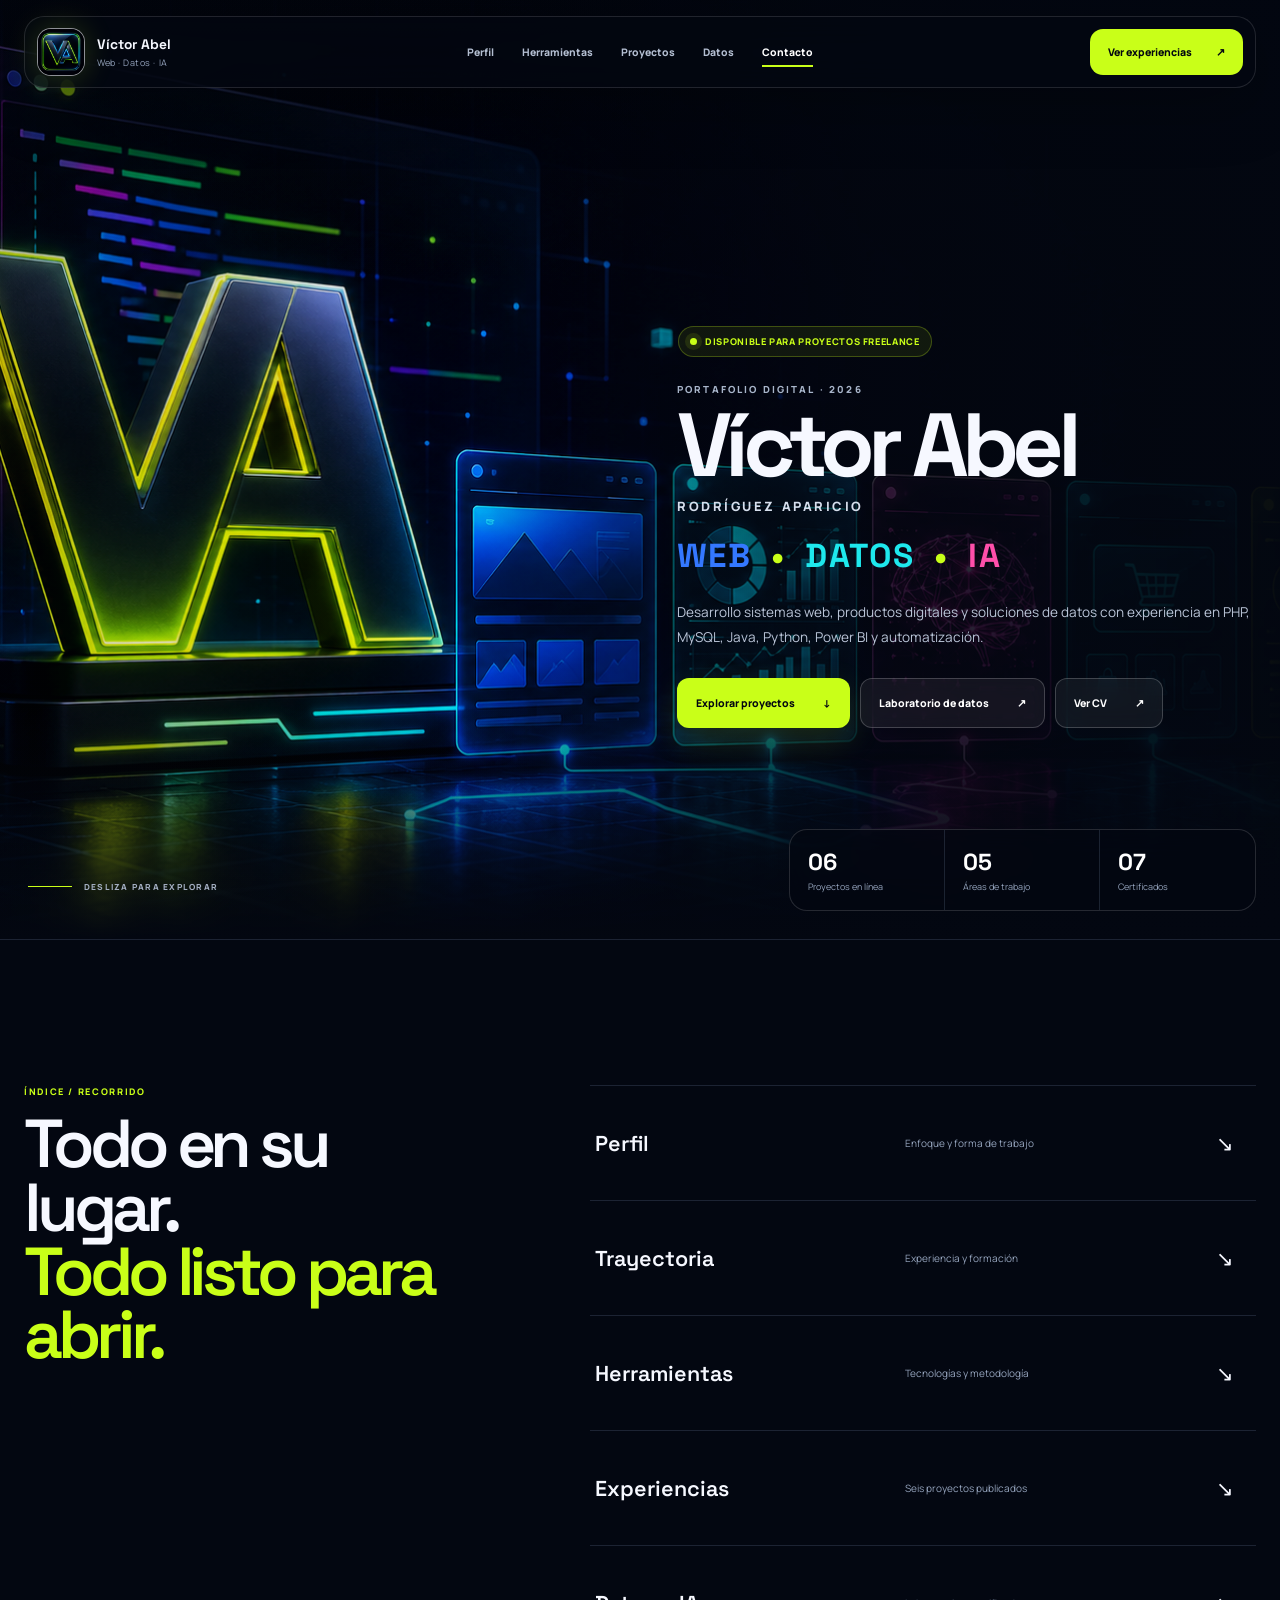
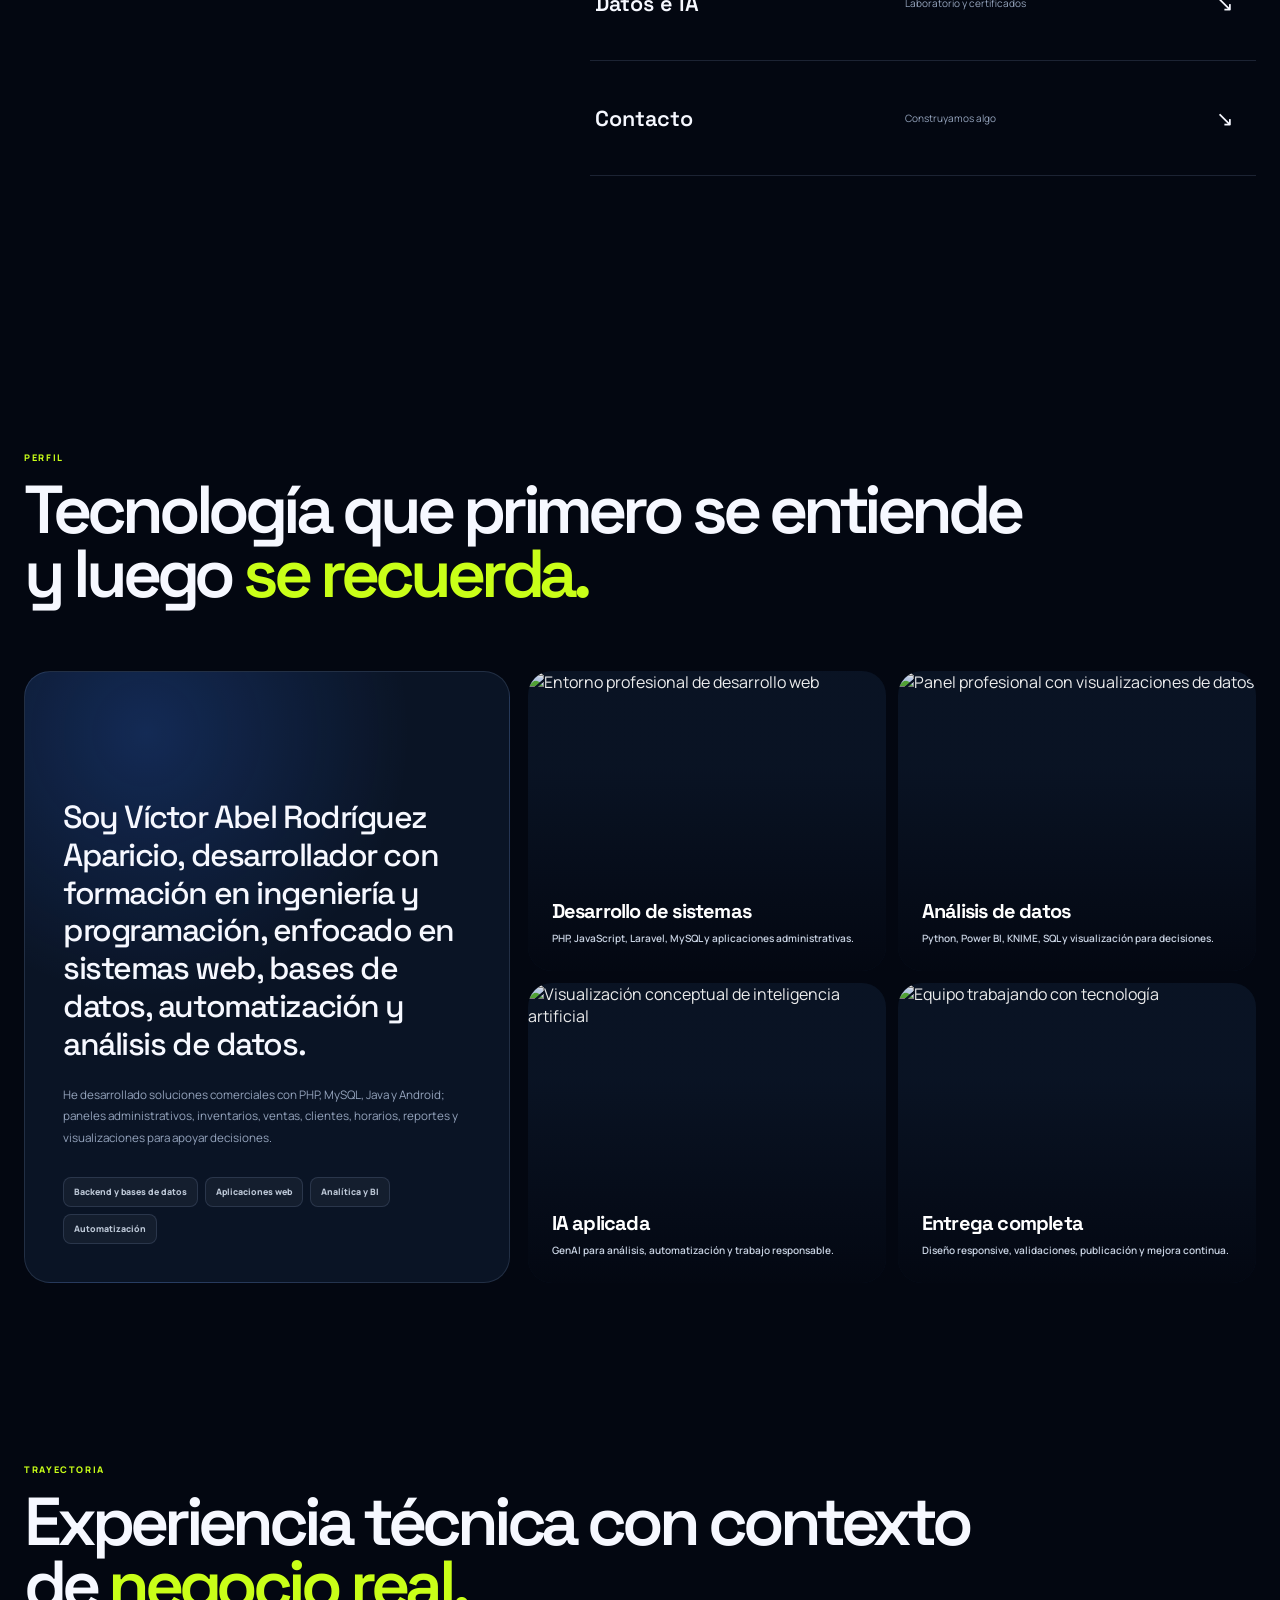
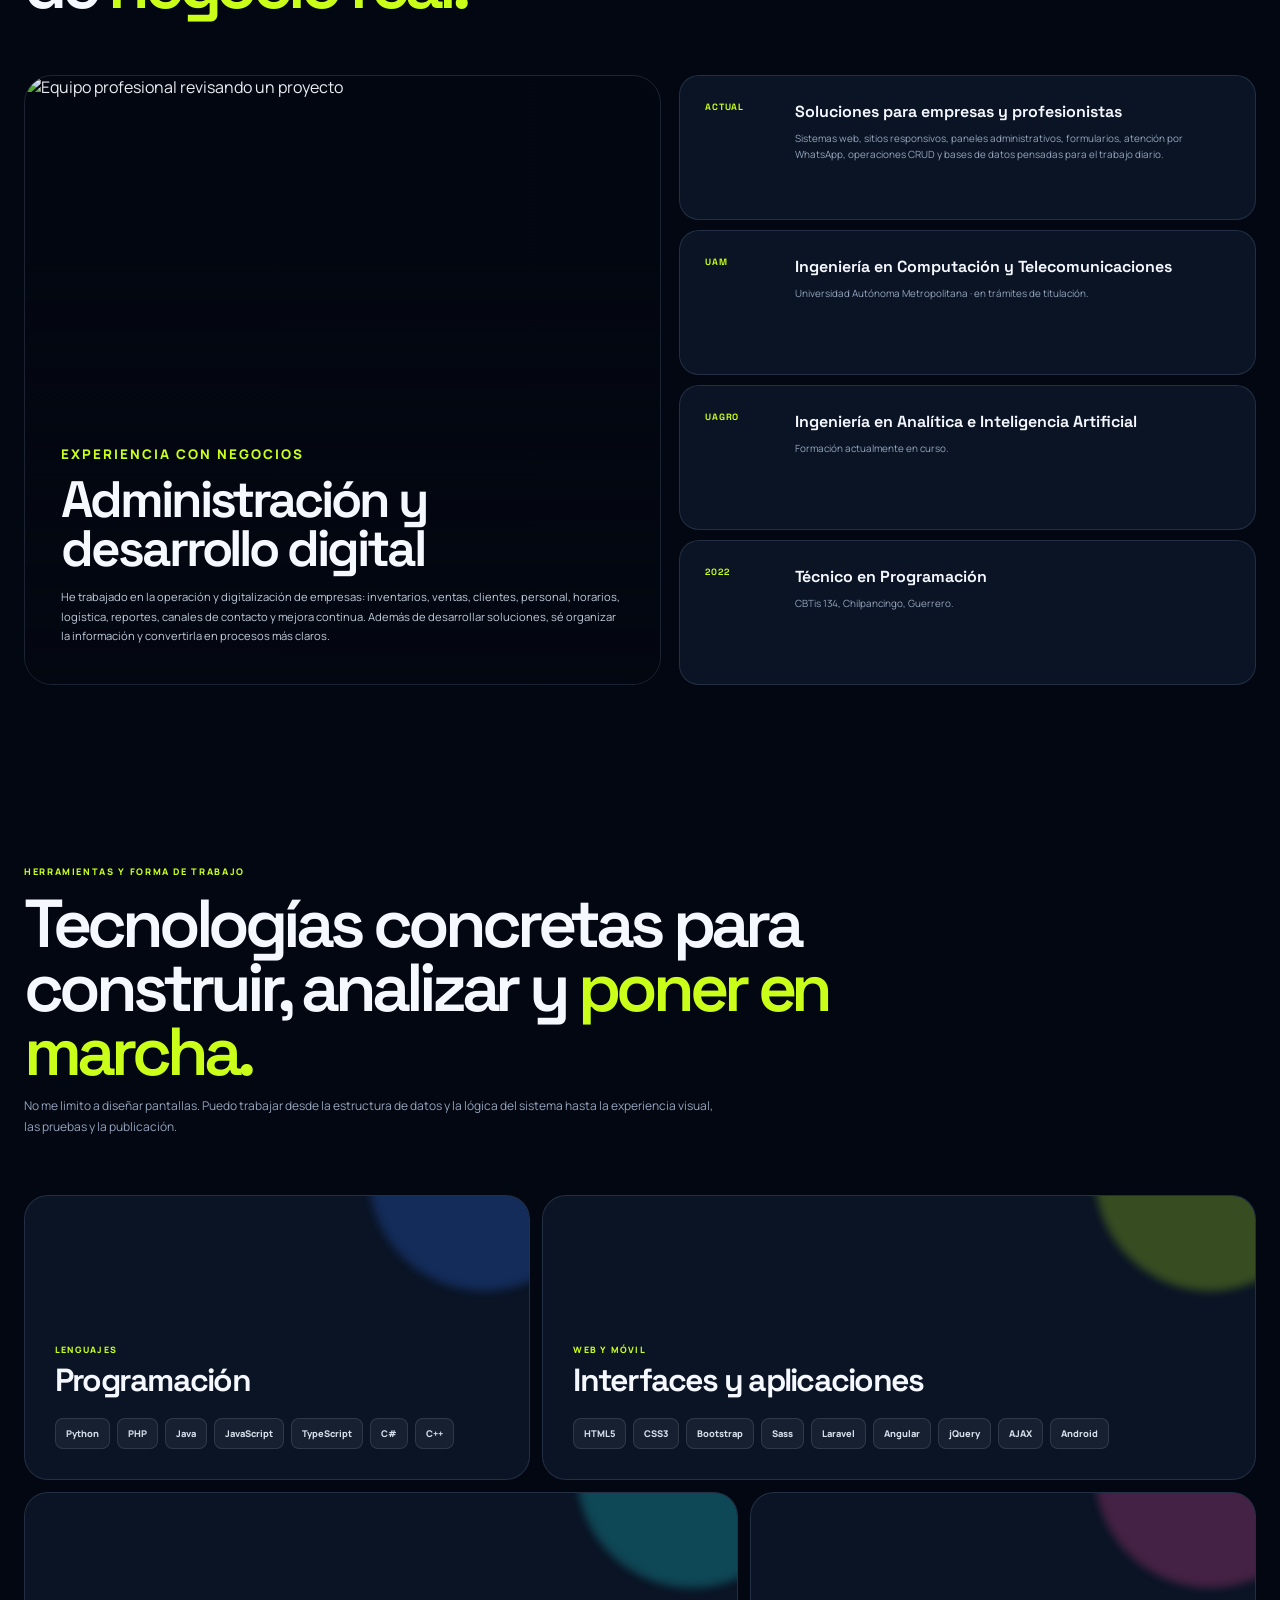
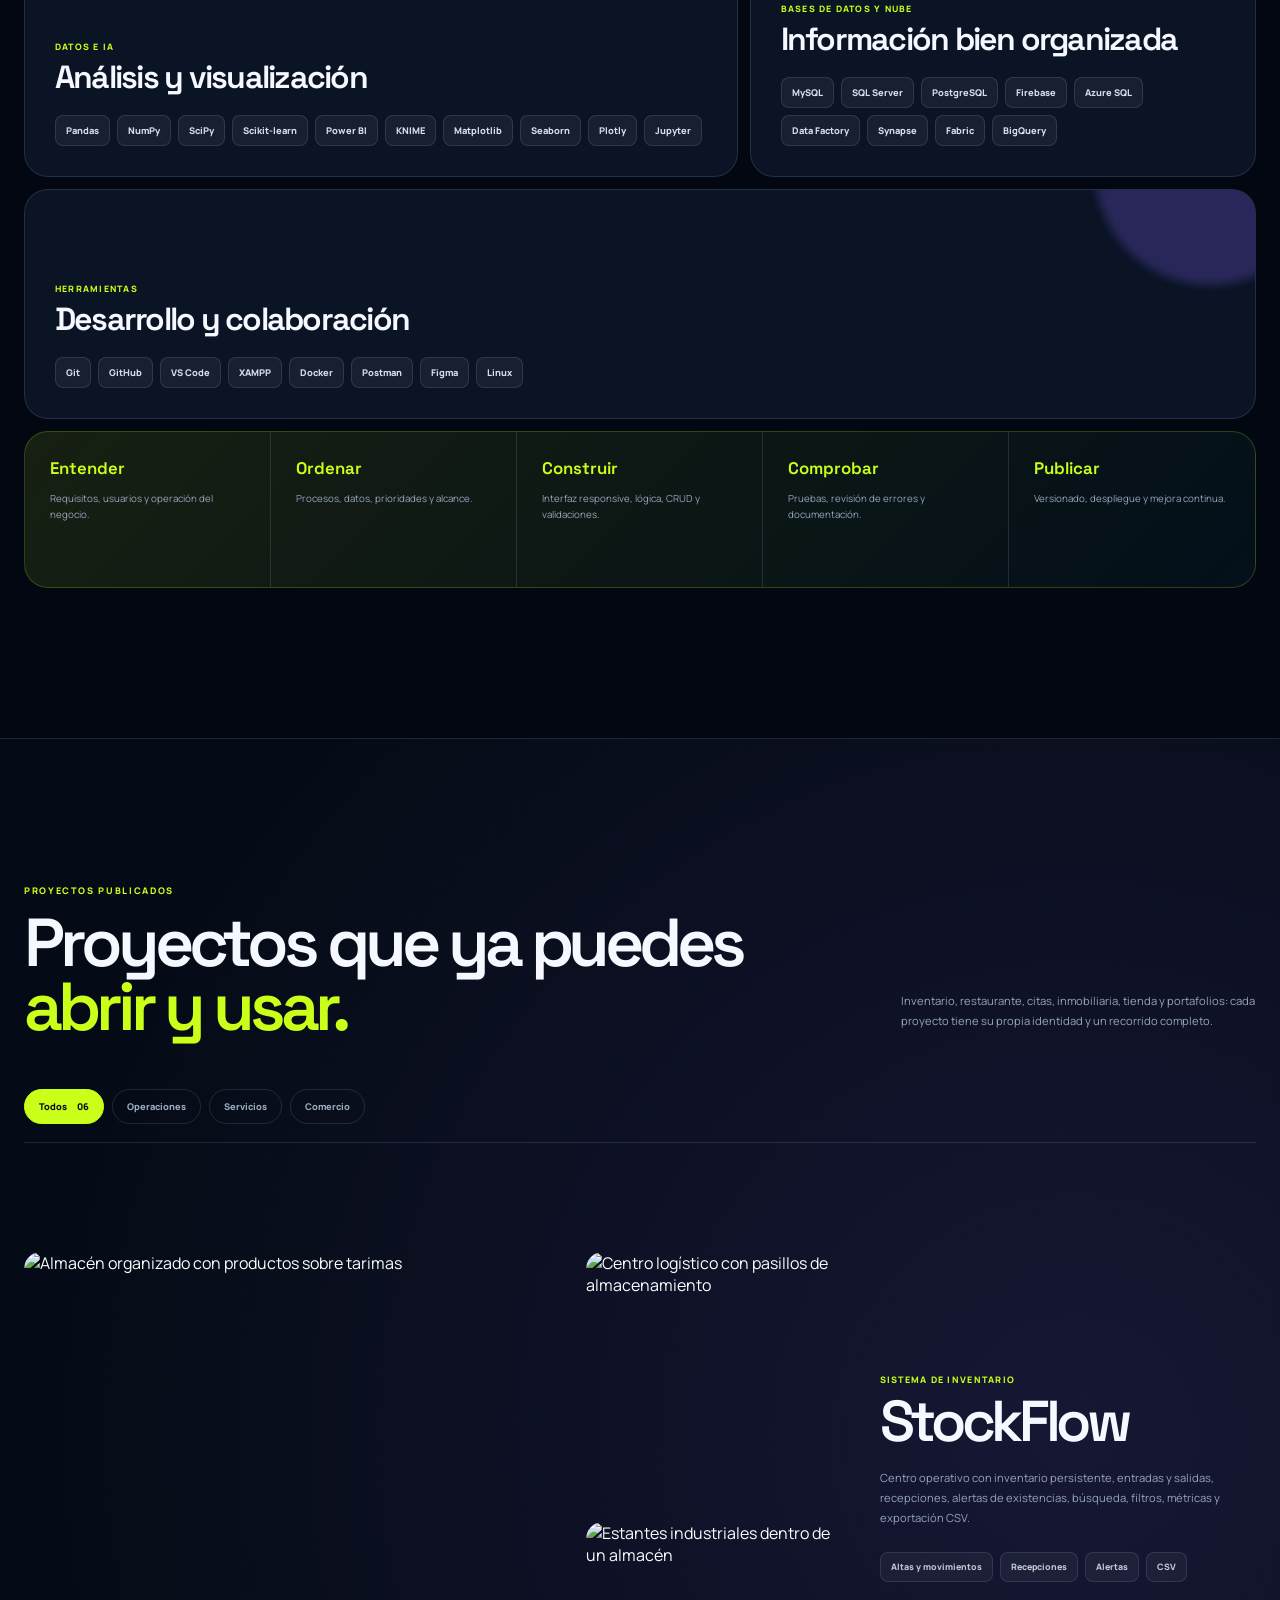
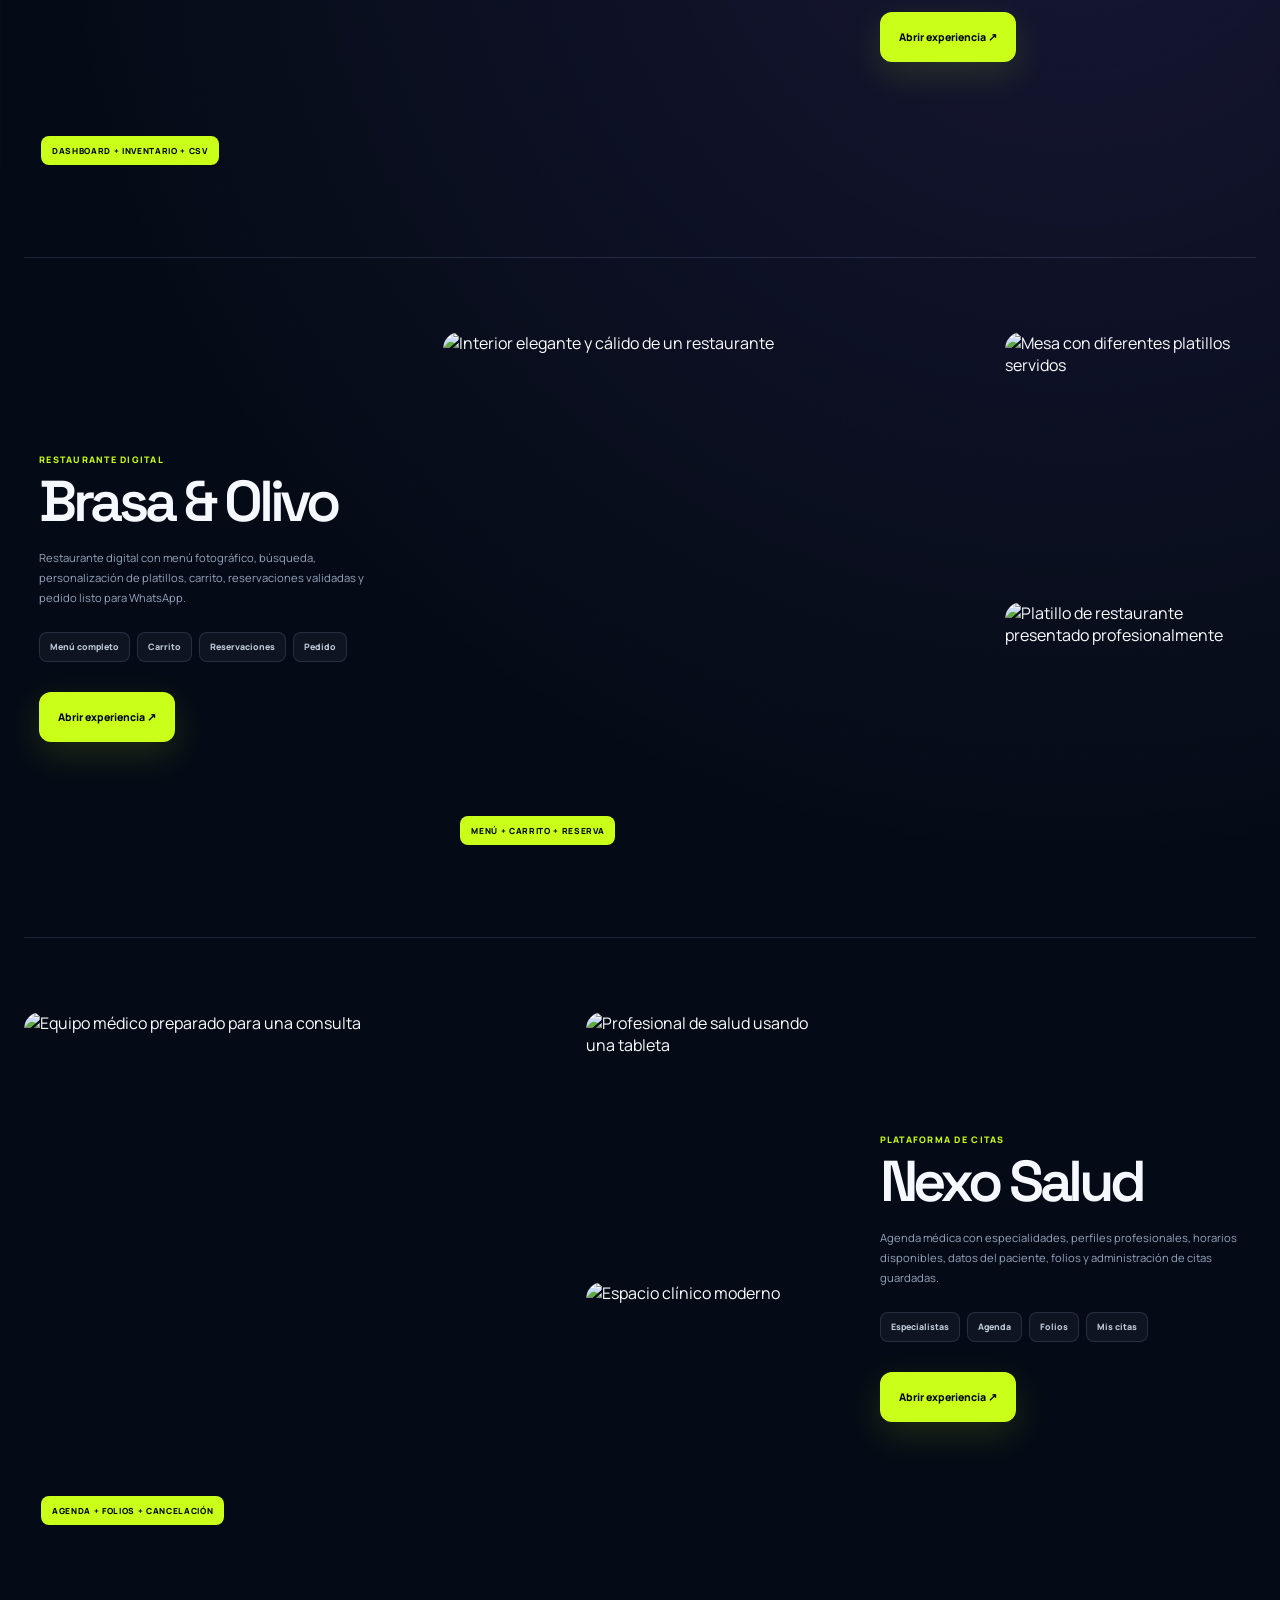
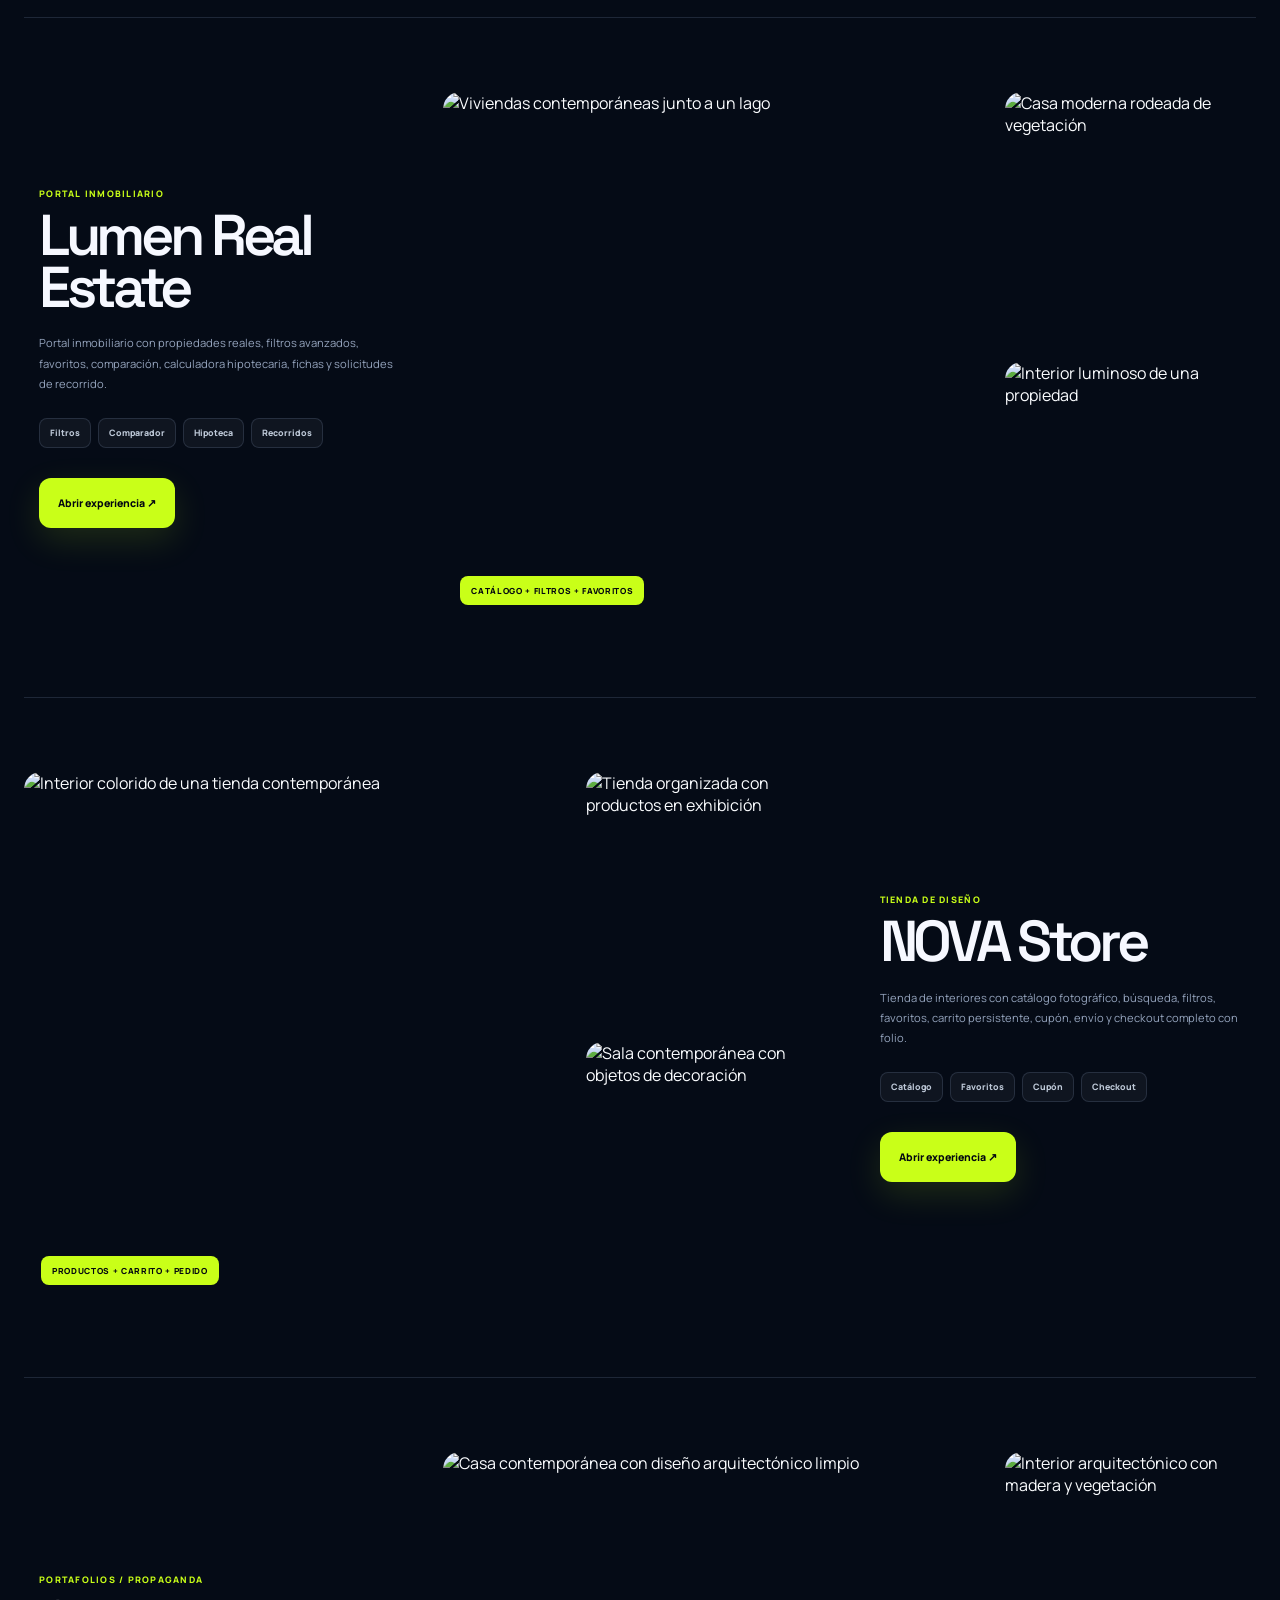
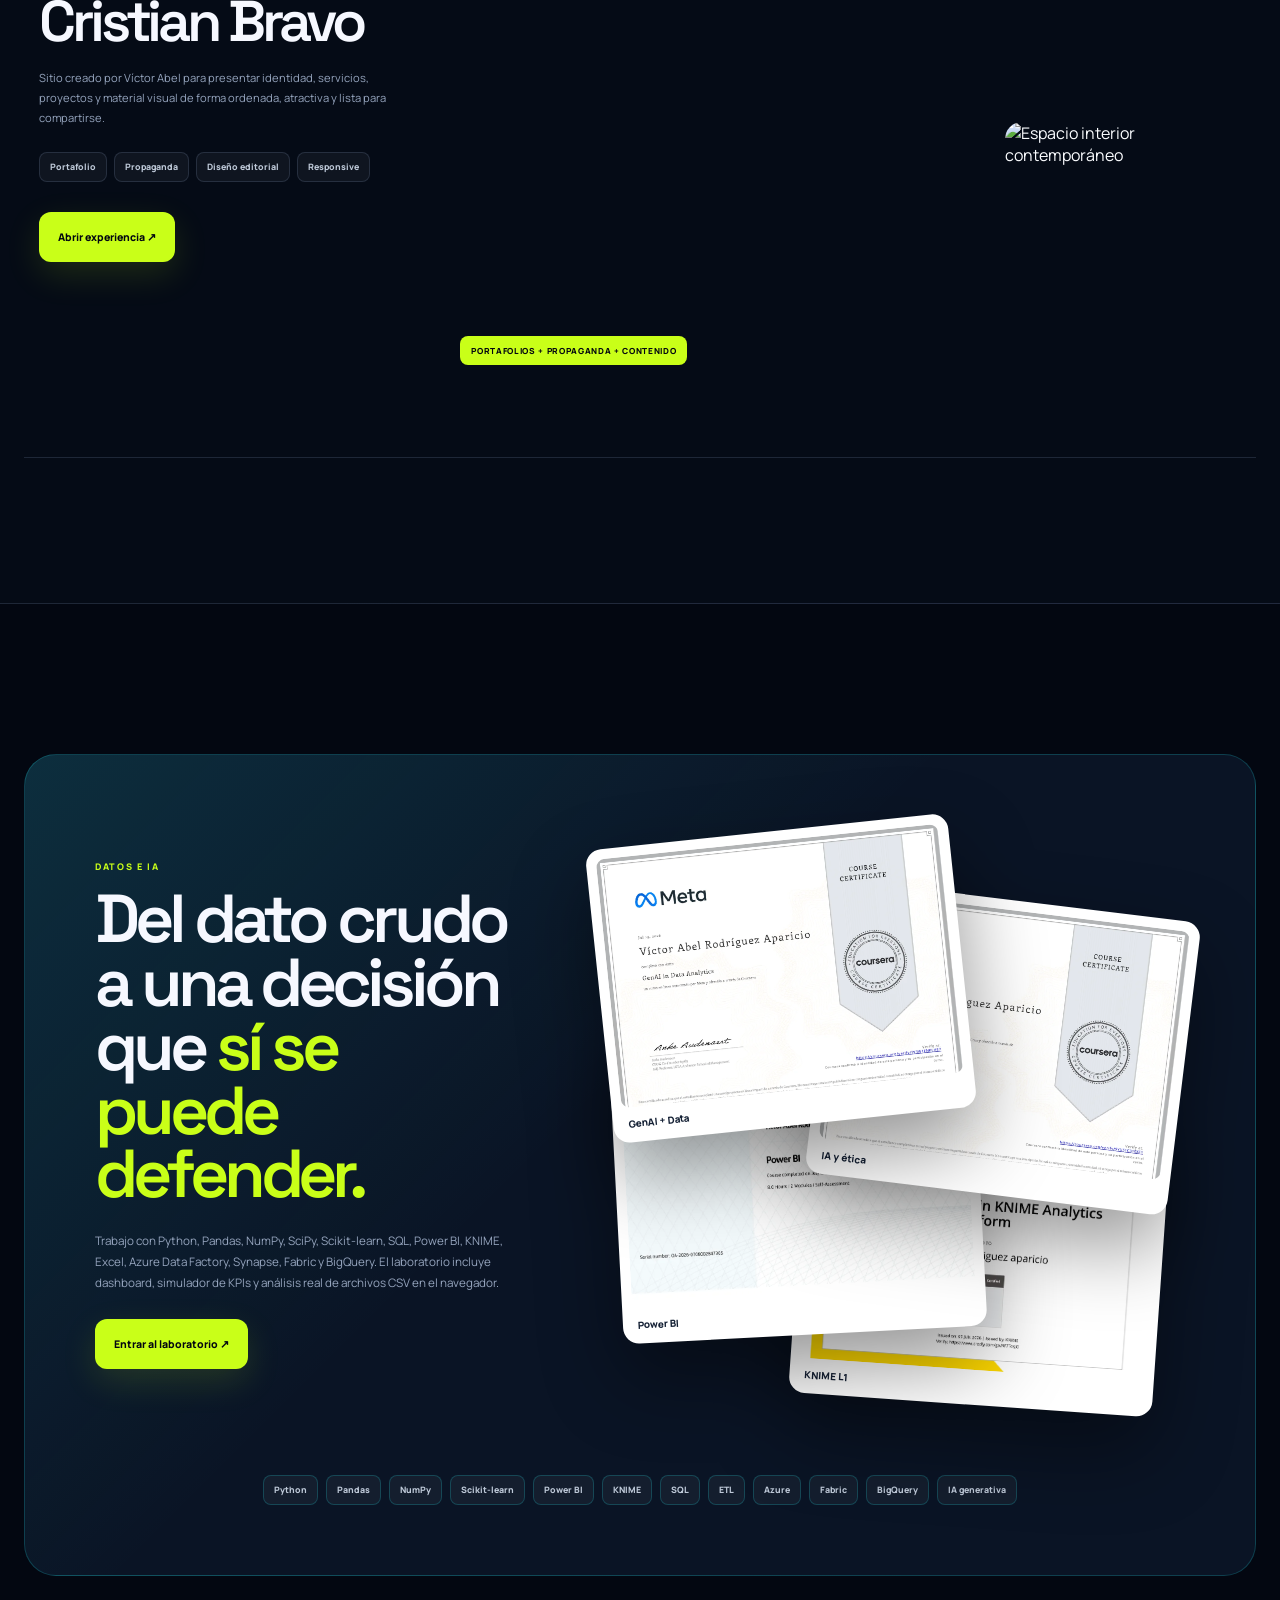
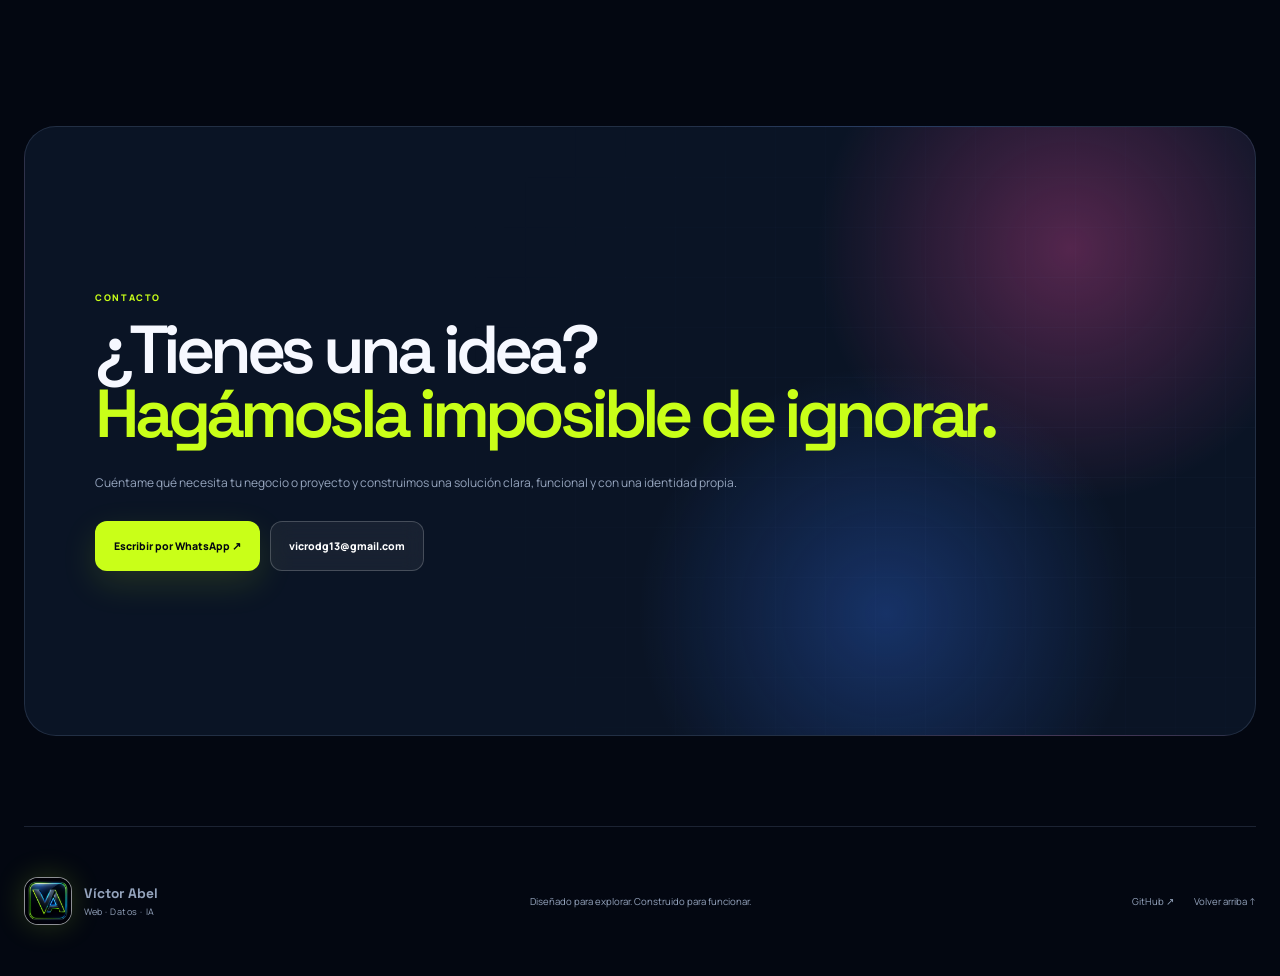
==== commit 54d2649e: "Aclara perfil y muestra herramientas profesionales" ====
--- a/index.html
+++ b/index.html
@@ -13,7 +13,7 @@
   <meta property="og:image:alt" content="Identidad visual de Víctor Abel: web, datos e inteligencia artificial">
   <meta name="twitter:card" content="summary_large_image">
   <title>Víctor Abel | Web, datos e IA</title>
-  <link rel="icon" type="image/svg+xml" href="assets/favicon.svg">
+  <link rel="icon" type="image/png" href="assets/va-brand-icon-v3.png">
   <link rel="preconnect" href="https://fonts.googleapis.com">
   <link rel="preconnect" href="https://fonts.gstatic.com" crossorigin>
   <link href="https://fonts.googleapis.com/css2?family=Manrope:wght@400;500;600;700;800&family=Space+Grotesk:wght@500;600;700&display=swap" rel="stylesheet">
@@ -26,7 +26,7 @@
 
   <header class="site-header" id="inicio">
     <a class="brand" href="#inicio" aria-label="Ir al inicio">
-      <span class="brand-mark">VA</span>
+      <img class="brand-mark" src="assets/va-brand-icon-v3.png" alt="Monograma VA">
       <span class="brand-copy"><strong>Víctor Abel</strong><small>Web · Datos · IA</small></span>
     </a>
     <button class="menu-toggle" type="button" aria-expanded="false" aria-controls="main-menu">
@@ -34,7 +34,7 @@
     </button>
     <nav class="main-menu" id="main-menu" aria-label="Navegación principal">
       <a href="#perfil">Perfil</a>
-      <a href="#trayectoria">Trayectoria</a>
+      <a href="#herramientas">Herramientas</a>
       <a href="#proyectos">Proyectos</a>
       <a href="#datos">Datos</a>
       <a href="#contacto">Contacto</a>
@@ -49,7 +49,8 @@
       <div class="hero-content section-shell reveal">
         <div class="hero-status status-pill"><span></span> Disponible para nuevos proyectos</div>
         <p class="hero-kicker">PORTAFOLIO DIGITAL · 2026</p>
-        <h1 id="hero-title">VÍCTOR <span>ABEL</span></h1>
+        <h1 id="hero-title">Víctor Abel</h1>
+        <p class="hero-name-note">Rodríguez Aparicio</p>
         <p class="hero-disciplines"><b>WEB</b><i>•</i><b>DATOS</b><i>•</i><b>IA</b></p>
         <p class="hero-lead">Desarrollo sistemas web, productos digitales y soluciones de datos con experiencia en PHP, MySQL, Java, Python, Power BI y automatización.</p>
         <div class="hero-actions">
@@ -59,8 +60,8 @@
         </div>
       </div>
       <div class="hero-index" aria-label="Resumen del portafolio">
-        <div><strong>06</strong><span>Demos funcionales</span></div>
-        <div><strong>06</strong><span>Experiencias publicadas</span></div>
+        <div><strong>06</strong><span>Proyectos en línea</span></div>
+        <div><strong>05</strong><span>Áreas de trabajo</span></div>
         <div><strong>07</strong><span>Certificados</span></div>
       </div>
       <a class="scroll-cue" href="#indice"><span></span> DESLIZA PARA EXPLORAR</a>
@@ -72,17 +73,18 @@
         <h2 id="index-title">Todo en su lugar.<br><span>Todo listo para abrir.</span></h2>
       </div>
       <nav class="chapter-list reveal" aria-label="Índice de capítulos">
-        <a href="#perfil"><span>01</span><strong>Perfil</strong><small>Enfoque y forma de trabajo</small><b>↘</b></a>
-        <a href="#trayectoria"><span>02</span><strong>Trayectoria</strong><small>Experiencia y formación</small><b>↘</b></a>
-        <a href="#proyectos"><span>03</span><strong>Experiencias</strong><small>Seis demos publicadas</small><b>↘</b></a>
-        <a href="#datos"><span>04</span><strong>Datos e IA</strong><small>Herramientas y certificados</small><b>↘</b></a>
-        <a href="#contacto"><span>05</span><strong>Contacto</strong><small>Construyamos algo</small><b>↘</b></a>
+        <a href="#perfil"><strong>Perfil</strong><small>Enfoque y forma de trabajo</small><b>↘</b></a>
+        <a href="#trayectoria"><strong>Trayectoria</strong><small>Experiencia y formación</small><b>↘</b></a>
+        <a href="#herramientas"><strong>Herramientas</strong><small>Tecnologías y metodología</small><b>↘</b></a>
+        <a href="#proyectos"><strong>Experiencias</strong><small>Seis proyectos publicados</small><b>↘</b></a>
+        <a href="#datos"><strong>Datos e IA</strong><small>Laboratorio y certificados</small><b>↘</b></a>
+        <a href="#contacto"><strong>Contacto</strong><small>Construyamos algo</small><b>↘</b></a>
       </nav>
     </section>
 
     <section class="profile section-shell" id="perfil" aria-labelledby="profile-title">
       <div class="section-intro reveal">
-        <p class="overline">01 / PERFIL</p>
+        <p class="overline">PERFIL</p>
         <h2 id="profile-title">Tecnología que primero se entiende y luego <span>se recuerda.</span></h2>
       </div>
       <div class="profile-layout">
@@ -92,26 +94,26 @@
           <div class="profile-tags"><span>Backend y bases de datos</span><span>Aplicaciones web</span><span>Analítica y BI</span><span>Automatización</span></div>
         </article>
         <div class="profile-mosaic reveal" aria-label="Áreas de trabajo">
-          <article class="mosaic-card mosaic-photo"><img src="https://images.unsplash.com/photo-1555066931-4365d14bab8c?auto=format&amp;fit=crop&amp;w=900&amp;q=82" alt="Entorno profesional de desarrollo web" loading="lazy"><div><span>01</span><h3>Desarrollo de sistemas</h3><p>PHP, JavaScript, Laravel, MySQL y aplicaciones administrativas.</p></div></article>
-          <article class="mosaic-card mosaic-photo"><img src="https://images.unsplash.com/photo-1551288049-bebda4e38f71?auto=format&amp;fit=crop&amp;w=900&amp;q=82" alt="Panel profesional con visualizaciones de datos" loading="lazy"><div><span>02</span><h3>Análisis de datos</h3><p>Python, Power BI, KNIME, SQL y visualización para decisiones.</p></div></article>
-          <article class="mosaic-card mosaic-photo"><img src="https://images.unsplash.com/photo-1620712943543-bcc4688e7485?auto=format&amp;fit=crop&amp;w=900&amp;q=82" alt="Visualización conceptual de inteligencia artificial" loading="lazy"><div><span>03</span><h3>IA aplicada</h3><p>GenAI para análisis, automatización y trabajo responsable.</p></div></article>
-          <article class="mosaic-card mosaic-photo"><img src="https://images.unsplash.com/photo-1516321318423-f06f85e504b3?auto=format&amp;fit=crop&amp;w=900&amp;q=82" alt="Equipo trabajando con tecnología" loading="lazy"><div><span>04</span><h3>Entrega completa</h3><p>Diseño responsive, validaciones, publicación y mejora continua.</p></div></article>
+          <article class="mosaic-card mosaic-photo"><img src="https://images.unsplash.com/photo-1555066931-4365d14bab8c?auto=format&amp;fit=crop&amp;w=900&amp;q=82" alt="Entorno profesional de desarrollo web" loading="lazy"><div><h3>Desarrollo de sistemas</h3><p>PHP, JavaScript, Laravel, MySQL y aplicaciones administrativas.</p></div></article>
+          <article class="mosaic-card mosaic-photo"><img src="https://images.unsplash.com/photo-1551288049-bebda4e38f71?auto=format&amp;fit=crop&amp;w=900&amp;q=82" alt="Panel profesional con visualizaciones de datos" loading="lazy"><div><h3>Análisis de datos</h3><p>Python, Power BI, KNIME, SQL y visualización para decisiones.</p></div></article>
+          <article class="mosaic-card mosaic-photo"><img src="https://images.unsplash.com/photo-1620712943543-bcc4688e7485?auto=format&amp;fit=crop&amp;w=900&amp;q=82" alt="Visualización conceptual de inteligencia artificial" loading="lazy"><div><h3>IA aplicada</h3><p>GenAI para análisis, automatización y trabajo responsable.</p></div></article>
+          <article class="mosaic-card mosaic-photo"><img src="https://images.unsplash.com/photo-1516321318423-f06f85e504b3?auto=format&amp;fit=crop&amp;w=900&amp;q=82" alt="Equipo trabajando con tecnología" loading="lazy"><div><h3>Entrega completa</h3><p>Diseño responsive, validaciones, publicación y mejora continua.</p></div></article>
         </div>
       </div>
     </section>
 
     <section class="career section-shell" id="trayectoria" aria-labelledby="career-title">
       <div class="section-intro reveal">
-        <p class="overline">02 / TRAYECTORIA</p>
+        <p class="overline">TRAYECTORIA</p>
         <h2 id="career-title">Experiencia técnica con contexto de <span>negocio real.</span></h2>
       </div>
       <div class="career-grid">
         <article class="career-feature reveal">
           <img src="https://images.unsplash.com/photo-1556761175-b413da4baf72?auto=format&amp;fit=crop&amp;w=1400&amp;q=84" alt="Equipo profesional revisando un proyecto" loading="lazy">
-          <div><small>EXPERIENCIA</small><h3>MIAVIC · 2018–2021</h3><p>Desarrollo de sistemas internos para inventario, ventas, clientes, empleados, horarios y logística. Automatización con PHP y MySQL, reportes gerenciales y mantenimiento continuo.</p></div>
+          <div><small>EXPERIENCIA CON NEGOCIOS</small><h3>Administración y desarrollo digital</h3><p>He trabajado en la operación y digitalización de empresas: inventarios, ventas, clientes, personal, horarios, logística, reportes, canales de contacto y mejora continua. Además de desarrollar soluciones, sé organizar la información y convertirla en procesos más claros.</p></div>
         </article>
         <div class="career-list reveal">
-          <article><span>ACTUAL</span><div><h3>Freelance y proyectos comerciales</h3><p>Sistemas web, sitios responsivos, paneles administrativos, formularios, contacto por WhatsApp, operaciones CRUD y diseño de bases de datos.</p></div></article>
+          <article><span>ACTUAL</span><div><h3>Soluciones para empresas y profesionistas</h3><p>Sistemas web, sitios responsivos, paneles administrativos, formularios, atención por WhatsApp, operaciones CRUD y bases de datos pensadas para el trabajo diario.</p></div></article>
           <article><span>UAM</span><div><h3>Ingeniería en Computación y Telecomunicaciones</h3><p>Universidad Autónoma Metropolitana · en trámites de titulación.</p></div></article>
           <article><span>UAGRO</span><div><h3>Ingeniería en Analítica e Inteligencia Artificial</h3><p>Formación actualmente en curso.</p></div></article>
           <article><span>2022</span><div><h3>Técnico en Programación</h3><p>CBTis 134, Chilpancingo, Guerrero.</p></div></article>
@@ -119,13 +121,55 @@
       </div>
     </section>
 
+    <section class="toolkit section-shell" id="herramientas" aria-labelledby="toolkit-title">
+      <div class="section-intro reveal">
+        <p class="overline">HERRAMIENTAS Y FORMA DE TRABAJO</p>
+        <h2 id="toolkit-title">Tecnologías concretas para construir, analizar y <span>poner en marcha.</span></h2>
+        <p>No me limito a diseñar pantallas. Puedo trabajar desde la estructura de datos y la lógica del sistema hasta la experiencia visual, las pruebas y la publicación.</p>
+      </div>
+      <div class="toolkit-grid reveal">
+        <article class="toolkit-card toolkit-code">
+          <p>Lenguajes</p>
+          <h3>Programación</h3>
+          <div class="tool-list"><span>Python</span><span>PHP</span><span>Java</span><span>JavaScript</span><span>TypeScript</span><span>C#</span><span>C++</span></div>
+        </article>
+        <article class="toolkit-card toolkit-web">
+          <p>Web y móvil</p>
+          <h3>Interfaces y aplicaciones</h3>
+          <div class="tool-list"><span>HTML5</span><span>CSS3</span><span>Bootstrap</span><span>Sass</span><span>Laravel</span><span>Angular</span><span>jQuery</span><span>AJAX</span><span>Android</span></div>
+        </article>
+        <article class="toolkit-card toolkit-data">
+          <p>Datos e IA</p>
+          <h3>Análisis y visualización</h3>
+          <div class="tool-list"><span>Pandas</span><span>NumPy</span><span>SciPy</span><span>Scikit-learn</span><span>Power BI</span><span>KNIME</span><span>Matplotlib</span><span>Seaborn</span><span>Plotly</span><span>Jupyter</span></div>
+        </article>
+        <article class="toolkit-card toolkit-cloud">
+          <p>Bases de datos y nube</p>
+          <h3>Información bien organizada</h3>
+          <div class="tool-list"><span>MySQL</span><span>SQL Server</span><span>PostgreSQL</span><span>Firebase</span><span>Azure SQL</span><span>Data Factory</span><span>Synapse</span><span>Fabric</span><span>BigQuery</span></div>
+        </article>
+        <article class="toolkit-card toolkit-tools">
+          <p>Herramientas</p>
+          <h3>Desarrollo y colaboración</h3>
+          <div class="tool-list"><span>Git</span><span>GitHub</span><span>VS Code</span><span>XAMPP</span><span>Docker</span><span>Postman</span><span>Figma</span><span>Linux</span></div>
+        </article>
+      </div>
+      <div class="method-strip reveal" aria-label="Metodología de trabajo">
+        <article><strong>Entender</strong><p>Requisitos, usuarios y operación del negocio.</p></article>
+        <article><strong>Ordenar</strong><p>Procesos, datos, prioridades y alcance.</p></article>
+        <article><strong>Construir</strong><p>Interfaz responsive, lógica, CRUD y validaciones.</p></article>
+        <article><strong>Comprobar</strong><p>Pruebas, revisión de errores y documentación.</p></article>
+        <article><strong>Publicar</strong><p>Versionado, despliegue y mejora continua.</p></article>
+      </div>
+    </section>
+
     <section class="projects" id="proyectos" aria-labelledby="projects-title">
       <div class="section-shell projects-head reveal">
         <div>
-          <p class="overline">03 / EXPERIENCIAS PUBLICADAS</p>
-          <h2 id="projects-title">Demos que funcionan como <span>productos de verdad.</span></h2>
-        </div>
-        <p>Cada experiencia tiene una identidad distinta, fotografías reales, formularios validados, información persistente y recorridos completos.</p>
+          <p class="overline">PROYECTOS PUBLICADOS</p>
+          <h2 id="projects-title">Proyectos que ya puedes <span>abrir y usar.</span></h2>
+        </div>
+        <p>Inventario, restaurante, citas, inmobiliaria, tienda y portafolios: cada proyecto tiene su propia identidad y un recorrido completo.</p>
       </div>
 
       <div class="filter-bar section-shell reveal" role="group" aria-label="Filtrar proyectos">
@@ -137,7 +181,6 @@
 
       <div class="project-directory section-shell">
         <article class="project-case reveal" data-project-id="inventario" data-category="operations">
-          <div class="case-number"><span>01</span><small>OPERACIONES / SAAS</small></div>
           <div class="case-gallery gallery-stock">
             <img class="gallery-main" src="https://images.unsplash.com/photo-1721937127582-ed331de95a04?auto=format&amp;fit=crop&amp;w=1500&amp;q=84" alt="Almacén organizado con productos sobre tarimas" loading="lazy">
             <img src="https://images.unsplash.com/photo-1586528116311-ad8dd3c8310d?auto=format&amp;fit=crop&amp;w=800&amp;q=80" alt="Centro logístico con pasillos de almacenamiento" loading="lazy">
@@ -156,7 +199,6 @@
         </article>
 
         <article class="project-case reverse reveal" data-project-id="restaurante" data-category="commerce service">
-          <div class="case-number"><span>02</span><small>GASTRONOMÍA / RESERVAS</small></div>
           <div class="case-gallery gallery-food">
             <img class="gallery-main" src="https://images.unsplash.com/photo-1564350908581-4e7df28dab7e?auto=format&amp;fit=crop&amp;w=1500&amp;q=84" alt="Interior elegante y cálido de un restaurante" loading="lazy">
             <img src="https://images.unsplash.com/photo-1504674900247-0877df9cc836?auto=format&amp;fit=crop&amp;w=800&amp;q=80" alt="Mesa con diferentes platillos servidos" loading="lazy">
@@ -175,7 +217,6 @@
         </article>
 
         <article class="project-case reveal" data-project-id="citas" data-category="service">
-          <div class="case-number"><span>03</span><small>SALUD / AGENDA</small></div>
           <div class="case-gallery gallery-health">
             <img class="gallery-main" src="https://images.unsplash.com/photo-1700832082152-0416a3ee5e60?auto=format&amp;fit=crop&amp;w=1500&amp;q=84" alt="Equipo médico preparado para una consulta" loading="lazy">
             <img src="https://images.unsplash.com/photo-1576091160399-112ba8d25d1d?auto=format&amp;fit=crop&amp;w=800&amp;q=80" alt="Profesional de salud usando una tableta" loading="lazy">
@@ -194,7 +235,6 @@
         </article>
 
         <article class="project-case reverse reveal" data-project-id="inmobiliaria" data-category="service commerce">
-          <div class="case-number"><span>04</span><small>INMOBILIARIA / LEADS</small></div>
           <div class="case-gallery gallery-estate">
             <img class="gallery-main" src="https://images.unsplash.com/photo-1760473537243-72168ffd273c?auto=format&amp;fit=crop&amp;w=1500&amp;q=84" alt="Viviendas contemporáneas junto a un lago" loading="lazy">
             <img src="https://images.unsplash.com/photo-1600585154340-be6161a56a0c?auto=format&amp;fit=crop&amp;w=800&amp;q=80" alt="Casa moderna rodeada de vegetación" loading="lazy">
@@ -213,7 +253,6 @@
         </article>
 
         <article class="project-case reveal" data-project-id="tienda" data-category="commerce">
-          <div class="case-number"><span>05</span><small>E-COMMERCE / CATÁLOGO</small></div>
           <div class="case-gallery gallery-store">
             <img class="gallery-main" src="https://images.unsplash.com/photo-1570109635237-4653cebfb9bb?auto=format&amp;fit=crop&amp;w=1500&amp;q=84" alt="Interior colorido de una tienda contemporánea" loading="lazy">
             <img src="https://images.unsplash.com/photo-1441986300917-64674bd600d8?auto=format&amp;fit=crop&amp;w=800&amp;q=80" alt="Tienda organizada con productos en exhibición" loading="lazy">
@@ -232,18 +271,17 @@
         </article>
 
         <article class="project-case reverse reveal" data-project-id="arquitectura" data-category="service">
-          <div class="case-number"><span>06</span><small>ARQUITECTURA / PORTAFOLIO</small></div>
           <div class="case-gallery gallery-architecture">
             <img class="gallery-main" src="https://images.unsplash.com/photo-1487958449943-2429e8be8625?auto=format&amp;fit=crop&amp;w=1500&amp;q=84" alt="Casa contemporánea con diseño arquitectónico limpio" loading="lazy">
             <img src="https://images.unsplash.com/photo-1497366754035-f200968a6e72?auto=format&amp;fit=crop&amp;w=800&amp;q=80" alt="Interior arquitectónico con madera y vegetación" loading="lazy">
             <img src="https://images.unsplash.com/photo-1497366811353-6870744d04b2?auto=format&amp;fit=crop&amp;w=800&amp;q=80" alt="Espacio interior contemporáneo" loading="lazy">
-            <span class="gallery-label">CAPÍTULOS + PROYECTOS + MOSAICOS</span>
-          </div>
-          <div class="case-copy">
-            <p class="case-type">PORTAFOLIO DE ARQUITECTURA</p>
+            <span class="gallery-label">PORTAFOLIOS + PROPAGANDA + CONTENIDO</span>
+          </div>
+          <div class="case-copy">
+            <p class="case-type">PORTAFOLIOS / PROPAGANDA</p>
             <h3>Cristian Bravo</h3>
-            <p>Portafolio editorial desarrollado por Víctor Abel para presentar proyectos arquitectónicos por capítulos, láminas y recorridos visuales.</p>
-            <div class="case-features"><span>Diseño editorial</span><span>Mosaicos</span><span>Navegación</span><span>Responsive</span></div>
+            <p>Sitio creado por Víctor Abel para presentar identidad, servicios, proyectos y material visual de forma ordenada, atractiva y lista para compartirse.</p>
+            <div class="case-features"><span>Portafolio</span><span>Propaganda</span><span>Diseño editorial</span><span>Responsive</span></div>
             <div class="case-actions">
               <a class="button button-primary" href="https://cristianbravo.kesug.com/?i=1" target="_blank" rel="noopener">Abrir experiencia ↗</a>
             </div>
@@ -254,7 +292,7 @@
 
     <section class="data-showcase section-shell" id="datos" aria-labelledby="data-title">
       <div class="data-copy reveal">
-        <p class="overline">04 / DATOS E IA</p>
+        <p class="overline">DATOS E IA</p>
         <h2 id="data-title">Del dato crudo a una decisión que <span>sí se puede defender.</span></h2>
         <p>Trabajo con Python, Pandas, NumPy, SciPy, Scikit-learn, SQL, Power BI, KNIME, Excel, Azure Data Factory, Synapse, Fabric y BigQuery. El laboratorio incluye dashboard, simulador de KPIs y análisis real de archivos CSV en el navegador.</p>
         <a class="button button-primary" href="analisis-datos/">Entrar al laboratorio ↗</a>
@@ -273,7 +311,7 @@
     <section class="contact section-shell" id="contacto" aria-labelledby="contact-title">
       <div class="contact-card reveal">
         <div class="contact-grid" aria-hidden="true"></div>
-        <p class="overline">05 / CONTACTO</p>
+        <p class="overline">CONTACTO</p>
         <h2 id="contact-title">¿Tienes una idea?<br><span>Hagámosla imposible de ignorar.</span></h2>
         <p>Cuéntame qué necesita tu negocio o proyecto y construimos una solución clara, funcional y con una identidad propia.</p>
         <div class="contact-actions">
@@ -285,7 +323,7 @@
   </main>
 
   <footer class="footer section-shell">
-    <a class="brand" href="#inicio"><span class="brand-mark">VA</span><span class="brand-copy"><strong>Víctor Abel</strong><small>Web · Datos · IA</small></span></a>
+    <a class="brand" href="#inicio"><img class="brand-mark" src="assets/va-brand-icon-v3.png" alt="Monograma VA"><span class="brand-copy"><strong>Víctor Abel</strong><small>Web · Datos · IA</small></span></a>
     <p>Diseñado para explorar. Construido para funcionar.</p>
     <div><a href="https://github.com/victorabel777" target="_blank" rel="noopener">GitHub ↗</a><a href="#inicio">Volver arriba ↑</a></div>
   </footer>
--- a/assets/styles.css
+++ b/assets/styles.css
@@ -95,15 +95,12 @@
 .brand-mark {
   width: 48px;
   height: 48px;
-  display: grid;
-  place-items: center;
-  color: var(--night);
-  background: var(--lime);
+  display: block;
+  object-fit: cover;
+  background: #020713;
   border: 1px solid rgba(255, 255, 255, .55);
   border-radius: 14px;
   box-shadow: 0 0 30px rgba(201, 255, 24, .18);
-  font: 800 1rem var(--display);
-  letter-spacing: -.06em;
 }
 .brand-copy strong, .brand-copy small { display: block; }
 .brand-copy strong { font: 700 .86rem var(--display); }
@@ -209,14 +206,20 @@
 }
 .hero h1 {
   margin-top: 0;
-  margin-bottom: 8px;
-  font: 700 clamp(5.2rem, 9vw, 9.3rem)/.78 var(--display);
-  letter-spacing: -.095em;
+  margin-bottom: 0;
+  font: 700 clamp(4.2rem, 7vw, 7.5rem)/.88 var(--display);
+  letter-spacing: -.075em;
   text-align: left;
-}
-.hero h1 span {
-  color: transparent;
-  -webkit-text-stroke: 1.5px #fff;
+  white-space: nowrap;
+}
+.hero-name-note {
+  margin-top: 12px;
+  margin-bottom: 0;
+  color: #d6dfed;
+  font-size: clamp(.72rem, 1vw, .96rem);
+  font-weight: 800;
+  letter-spacing: .2em;
+  text-transform: uppercase;
 }
 .hero-disciplines {
   margin-top: 24px;
@@ -343,14 +346,13 @@
   min-height: 115px;
   padding: 24px 5px;
   display: grid;
-  grid-template-columns: 45px 1fr 1fr 35px;
+  grid-template-columns: 1fr 1fr 35px;
   align-items: center;
   gap: 18px;
   border-bottom: 1px solid var(--line);
   transition: background .25s, padding .25s;
 }
 .chapter-list a:hover { padding-inline: 17px; background: rgba(255, 255, 255, .035); }
-.chapter-list a > span { color: var(--lime); font: 700 .65rem var(--display); }
 .chapter-list strong { font: 600 1.35rem var(--display); }
 .chapter-list small { color: var(--muted); font-size: .63rem; }
 .chapter-list b { font-size: 1.3rem; font-weight: 500; transition: transform .25s; }
@@ -468,27 +470,16 @@
   min-height: 680px;
   padding: 54px 0;
   display: grid;
-  grid-template-columns: 100px minmax(0, 1.35fr) minmax(320px, .65fr);
+  grid-template-columns: minmax(0, 1.35fr) minmax(320px, .65fr);
   gap: 28px;
   align-items: center;
   border-bottom: 1px solid var(--line);
   transition: opacity .35s, transform .35s;
 }
 .project-case[hidden] { display: none; }
-.project-case.reverse { grid-template-columns: 100px minmax(320px, .65fr) minmax(0, 1.35fr); }
-.project-case.reverse .case-gallery { grid-column: 3; }
-.project-case.reverse .case-copy { grid-column: 2; grid-row: 1; }
-.case-number { align-self: stretch; padding-top: 4px; display: flex; align-items: center; flex-direction: column; }
-.case-number::after { content: ""; width: 1px; flex: 1; margin-top: 18px; background: var(--line); }
-.case-number span { font: 700 2rem var(--display); }
-.case-number small {
-  margin-top: 12px;
-  color: var(--muted);
-  font-size: .48rem;
-  font-weight: 800;
-  letter-spacing: .16em;
-  writing-mode: vertical-rl;
-}
+.project-case.reverse { grid-template-columns: minmax(320px, .65fr) minmax(0, 1.35fr); }
+.project-case.reverse .case-gallery { grid-column: 2; }
+.project-case.reverse .case-copy { grid-column: 1; grid-row: 1; }
 .case-gallery {
   position: relative;
   min-height: 530px;
@@ -710,15 +701,6 @@
   z-index: 2;
   padding: 24px;
 }
-.mosaic-photo > div span {
-  display: inline-flex;
-  margin-bottom: 58px;
-  padding: 6px 8px;
-  color: var(--night);
-  background: var(--lime);
-  border-radius: 7px;
-  font: 800 .56rem var(--display);
-}
 .mosaic-photo h3 { font-size: 1.25rem; }
 .mosaic-photo p { color: #c8d2e2; line-height: 1.55; }
 
@@ -781,6 +763,84 @@
 .career-list h3 { margin: 0 0 8px; font: 650 1rem var(--display); }
 .career-list p { margin: 0; color: var(--muted); font-size: .62rem; line-height: 1.65; }
 
+.toolkit {
+  padding: 35px 0 150px;
+}
+.toolkit-grid {
+  margin-top: 58px;
+  display: grid;
+  grid-template-columns: repeat(12, 1fr);
+  gap: 12px;
+}
+.toolkit-card {
+  position: relative;
+  min-height: 285px;
+  padding: 30px;
+  display: flex;
+  justify-content: flex-end;
+  flex-direction: column;
+  overflow: hidden;
+  background: var(--panel);
+  border: 1px solid var(--line);
+  border-radius: 24px;
+  transition: transform .28s, border-color .28s;
+}
+.toolkit-card::before {
+  content: "";
+  position: absolute;
+  width: 230px;
+  height: 230px;
+  top: -135px;
+  right: -70px;
+  border-radius: 50%;
+  opacity: .24;
+  filter: blur(4px);
+}
+.toolkit-card:hover { transform: translateY(-6px); border-color: rgba(201, 255, 24, .3); }
+.toolkit-card > * { position: relative; z-index: 1; }
+.toolkit-card > p {
+  margin: 0 0 8px;
+  color: var(--lime);
+  font-size: .55rem;
+  font-weight: 900;
+  letter-spacing: .14em;
+  text-transform: uppercase;
+}
+.toolkit-card h3 { margin: 0 0 22px; font: 650 clamp(1.5rem, 2.5vw, 2.45rem)/1 var(--display); letter-spacing: -.055em; }
+.toolkit-card:nth-child(1) { grid-column: span 5; }
+.toolkit-card:nth-child(2) { grid-column: span 7; }
+.toolkit-card:nth-child(3) { grid-column: span 7; }
+.toolkit-card:nth-child(4) { grid-column: span 5; }
+.toolkit-card:nth-child(5) { grid-column: span 12; min-height: 230px; }
+.toolkit-code::before { background: var(--blue); }
+.toolkit-web::before { background: var(--lime); }
+.toolkit-data::before { background: var(--cyan); }
+.toolkit-cloud::before { background: var(--pink); }
+.toolkit-tools::before { background: #8d67ff; }
+.tool-list { display: flex; flex-wrap: wrap; gap: 7px; }
+.tool-list span {
+  padding: 8px 10px;
+  color: #d5deeb;
+  background: rgba(255, 255, 255, .055);
+  border: 1px solid rgba(255, 255, 255, .11);
+  border-radius: 8px;
+  font-size: .58rem;
+  font-weight: 800;
+}
+.method-strip {
+  margin-top: 12px;
+  display: grid;
+  grid-template-columns: repeat(5, 1fr);
+  overflow: hidden;
+  background: linear-gradient(135deg, rgba(201, 255, 24, .1), rgba(30, 232, 237, .04));
+  border: 1px solid rgba(201, 255, 24, .2);
+  border-radius: 24px;
+}
+.method-strip article { min-height: 155px; padding: 25px; border-right: 1px solid var(--line); }
+.method-strip article:last-child { border-right: 0; }
+.method-strip strong { color: var(--lime); font: 650 1.05rem var(--display); }
+.method-strip p { margin: 12px 0 0; color: var(--muted); font-size: .61rem; line-height: 1.65; }
+
 .certificate-stack a { width: 62%; }
 .certificate-stack a:nth-child(1) { z-index: 4; top: 1%; left: 0; transform: rotate(-6deg); }
 .certificate-stack a:nth-child(2) { z-index: 3; top: 13%; right: 0; transform: rotate(7deg); }
@@ -792,20 +852,19 @@
   .main-menu { gap: 18px; }
   .hero-content > * { width: 52%; }
   .hero-status { margin-left: 48%; }
-  .hero h1 { font-size: clamp(4.7rem, 8vw, 7.2rem); }
+  .hero h1 { font-size: clamp(4.2rem, 7vw, 6.2rem); }
   .profile-layout { grid-template-columns: 1fr; }
   .profile-main { min-height: 410px; }
   .career-grid { grid-template-columns: 1fr; }
   .career-feature { min-height: 540px; }
   .project-case, .project-case.reverse {
-    grid-template-columns: 80px 1fr;
+    grid-template-columns: 1fr;
     min-height: auto;
   }
   .project-case .case-gallery,
-  .project-case.reverse .case-gallery { grid-column: 2; grid-row: 1; }
+  .project-case.reverse .case-gallery { grid-column: 1; grid-row: 1; }
   .project-case .case-copy,
-  .project-case.reverse .case-copy { grid-column: 2; grid-row: 2; padding: 38px 5px 15px; }
-  .case-number { grid-row: 1 / 3; }
+  .project-case.reverse .case-copy { grid-column: 1; grid-row: 2; padding: 38px 5px 15px; }
   .data-showcase { grid-template-columns: 1fr; }
   .certificate-stack { min-height: 640px; }
 }
@@ -862,14 +921,17 @@
   .hero-content { padding: 420px 0 160px; }
   .hero-content > * { width: 100%; margin-left: 0; }
   .hero-status { width: fit-content; margin-left: 0; }
-  .hero h1 { font-size: clamp(4.7rem, 16vw, 7.2rem); }
+  .hero h1 { font-size: clamp(4.3rem, 13vw, 6.8rem); }
   .hero-lead { max-width: 660px; }
   .hero-index { right: 15px; bottom: 22px; left: 15px; grid-template-columns: repeat(3, 1fr); }
   .scroll-cue { display: none; }
   .chapter-index { grid-template-columns: 1fr; }
   .index-heading { position: static; }
-  .chapter-list a { grid-template-columns: 40px 1fr 35px; }
+  .chapter-list a { grid-template-columns: 1fr 35px; }
   .chapter-list small { display: none; }
+  .toolkit-card:nth-child(n) { grid-column: span 6; }
+  .method-strip { grid-template-columns: repeat(2, 1fr); }
+  .method-strip article { border-bottom: 1px solid var(--line); }
   .projects-head { grid-template-columns: 1fr; gap: 20px; }
   .projects-head > p { max-width: 650px; }
   .reference-grid { grid-template-columns: 1fr; }
@@ -887,14 +949,15 @@
   .hero { min-height: 880px; }
   .hero-image { background-position: 32% 11%; background-size: auto 56%; }
   .hero-content { padding: 340px 0 170px; }
-  .hero h1 { font-size: clamp(4.2rem, 21vw, 6.1rem); }
+  .hero h1 { font-size: clamp(3.35rem, 15vw, 4.45rem); }
+  .hero-name-note { letter-spacing: .14em; }
   .hero-disciplines { gap: 10px; font-size: clamp(1.25rem, 7vw, 2rem); }
   .hero-lead { font-size: .76rem; }
   .hero-actions .button, .contact-actions .button { width: 100%; }
   .hero-index div { padding: 13px 9px; }
   .hero-index strong { font-size: 1.08rem; }
   .hero-index span { font-size: .46rem; }
-  .chapter-index, .profile, .projects, .inspirations { padding-block: 95px; }
+  .chapter-index, .profile, .toolkit, .projects, .inspirations { padding-block: 95px; }
   .index-heading h2, .section-intro h2, .projects-head h2, .data-copy h2, .contact h2 { font-size: clamp(2.7rem, 13vw, 4rem); }
   .chapter-list a { min-height: 90px; }
   .profile-layout { margin-top: 40px; }
@@ -902,6 +965,11 @@
   .profile-mosaic { grid-template-columns: 1fr; }
   .mosaic-card { min-height: 225px; }
   .mosaic-card.mosaic-photo { min-height: 320px; }
+  .toolkit-grid { grid-template-columns: 1fr; }
+  .toolkit-card:nth-child(n) { grid-column: 1; min-height: 255px; }
+  .method-strip { grid-template-columns: 1fr; }
+  .method-strip article { min-height: auto; border-right: 0; border-bottom: 1px solid var(--line); }
+  .method-strip article:last-child { border-bottom: 0; }
   .career { padding-bottom: 95px; }
   .career-feature { min-height: 520px; }
   .career-feature > div { right: 22px; bottom: 24px; left: 22px; }
@@ -915,9 +983,6 @@
     gap: 22px;
     align-items: stretch;
   }
-  .case-number { align-self: auto; align-items: center; flex-direction: row; gap: 12px; }
-  .case-number::after { height: 1px; width: auto; margin: 0; flex: 1; }
-  .case-number small { margin: 0; writing-mode: horizontal-tb; }
   .case-gallery { min-height: 520px; grid-template-columns: 1fr 1fr; grid-template-rows: 1.45fr .65fr; }
   .case-gallery .gallery-main { grid-column: 1 / -1; grid-row: 1; }
   .case-copy { padding: 10px 0 !important; }
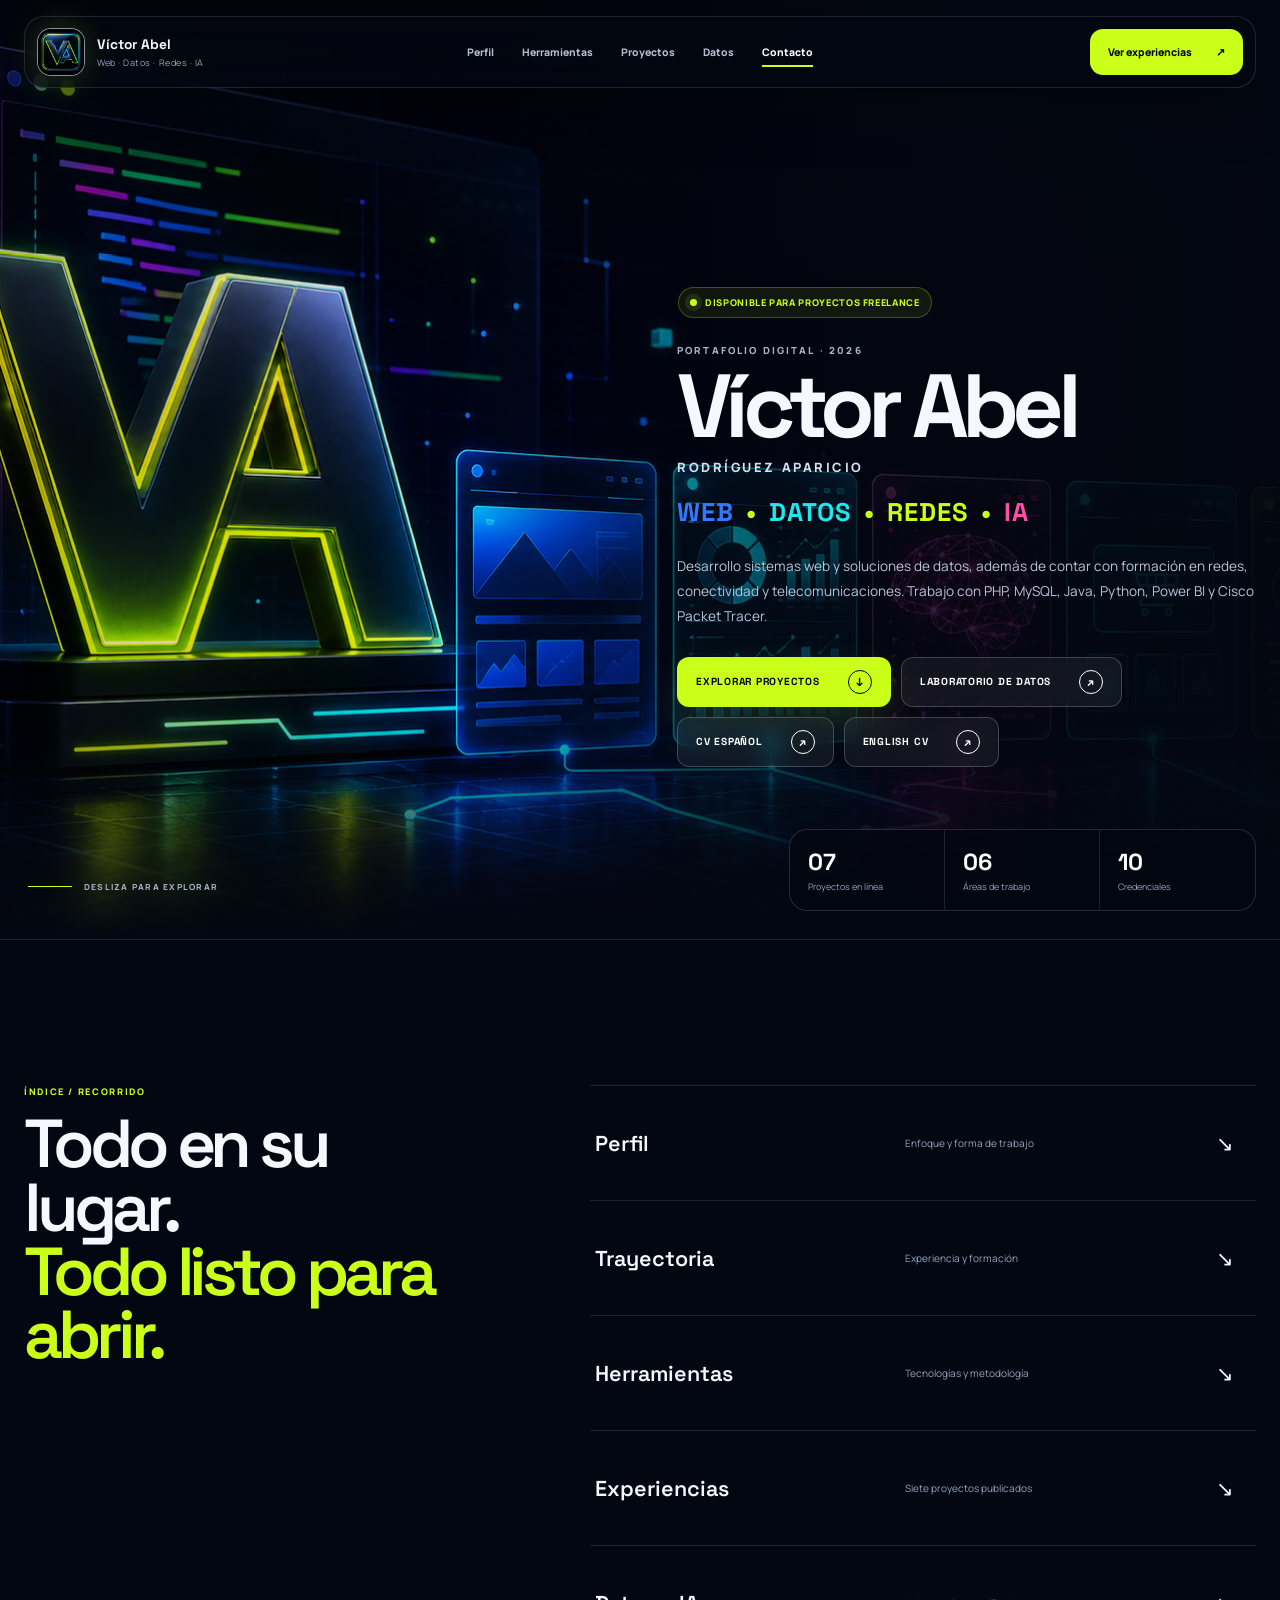
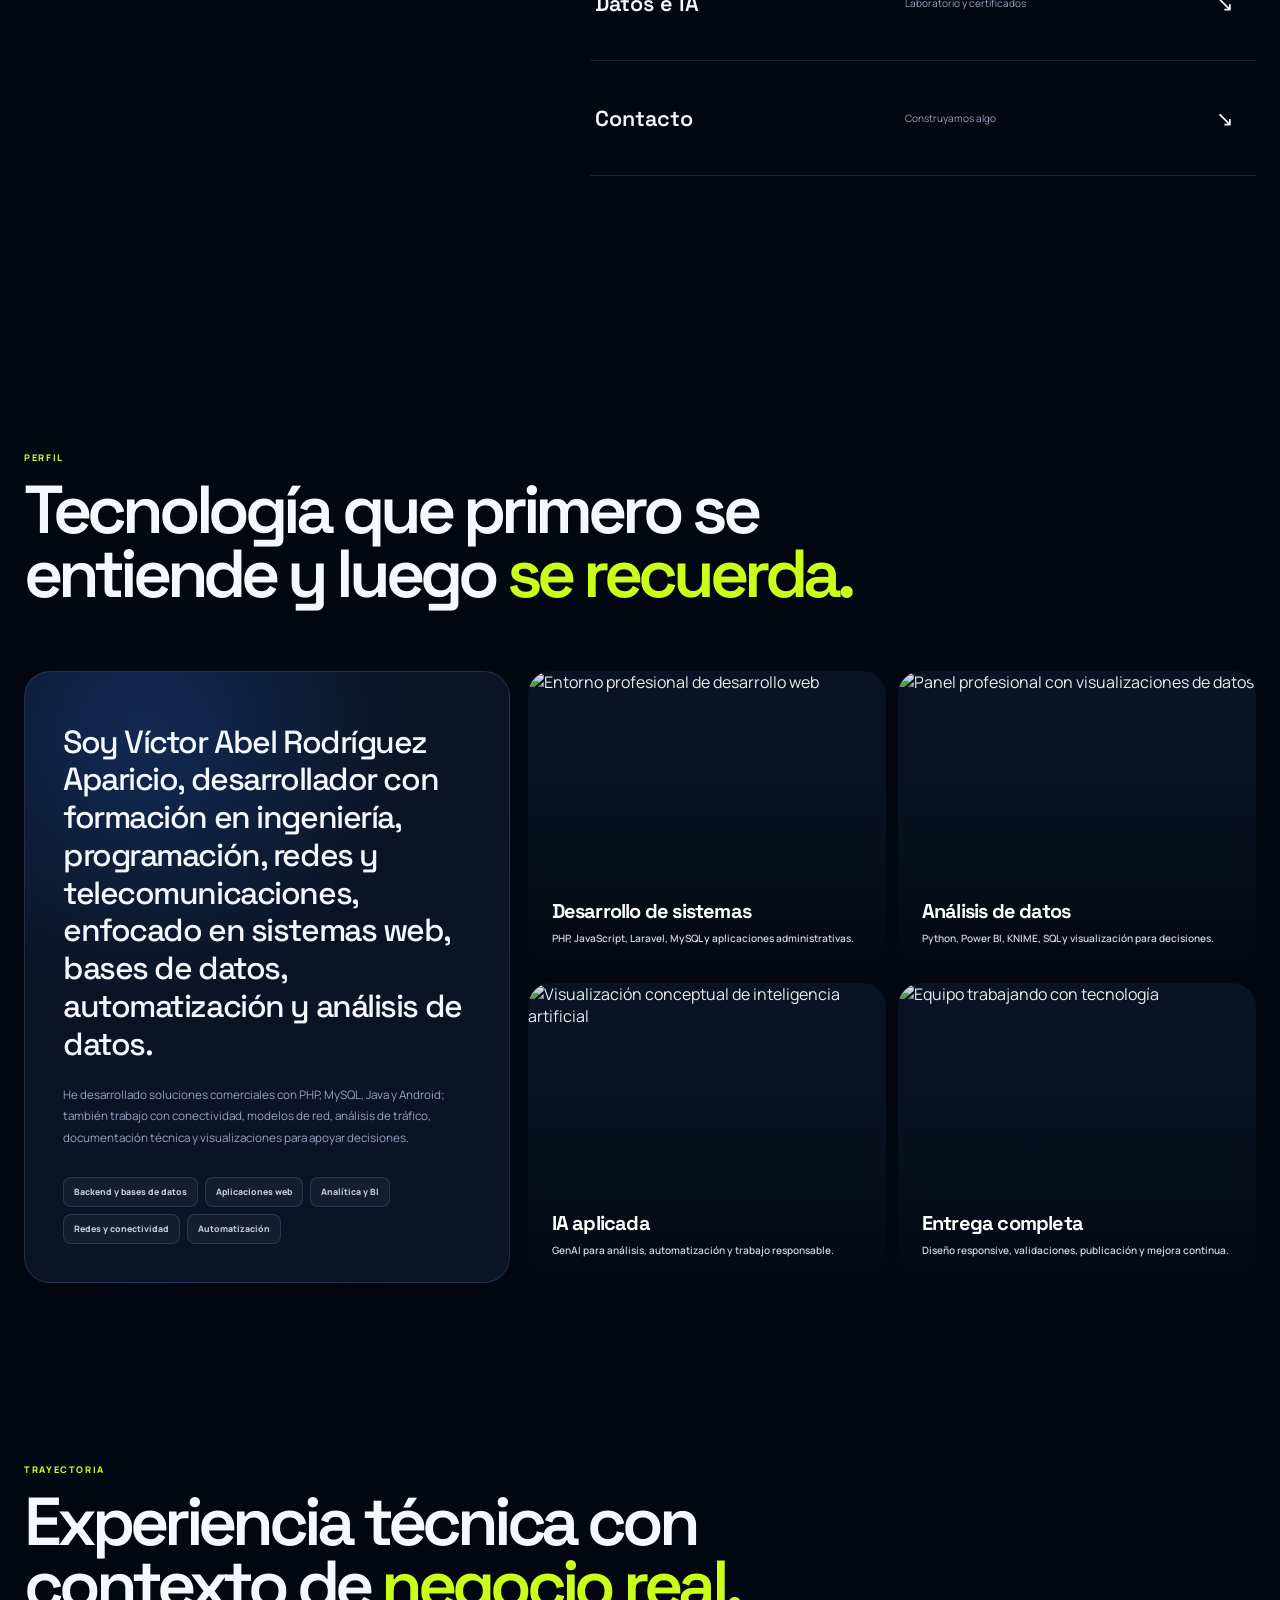
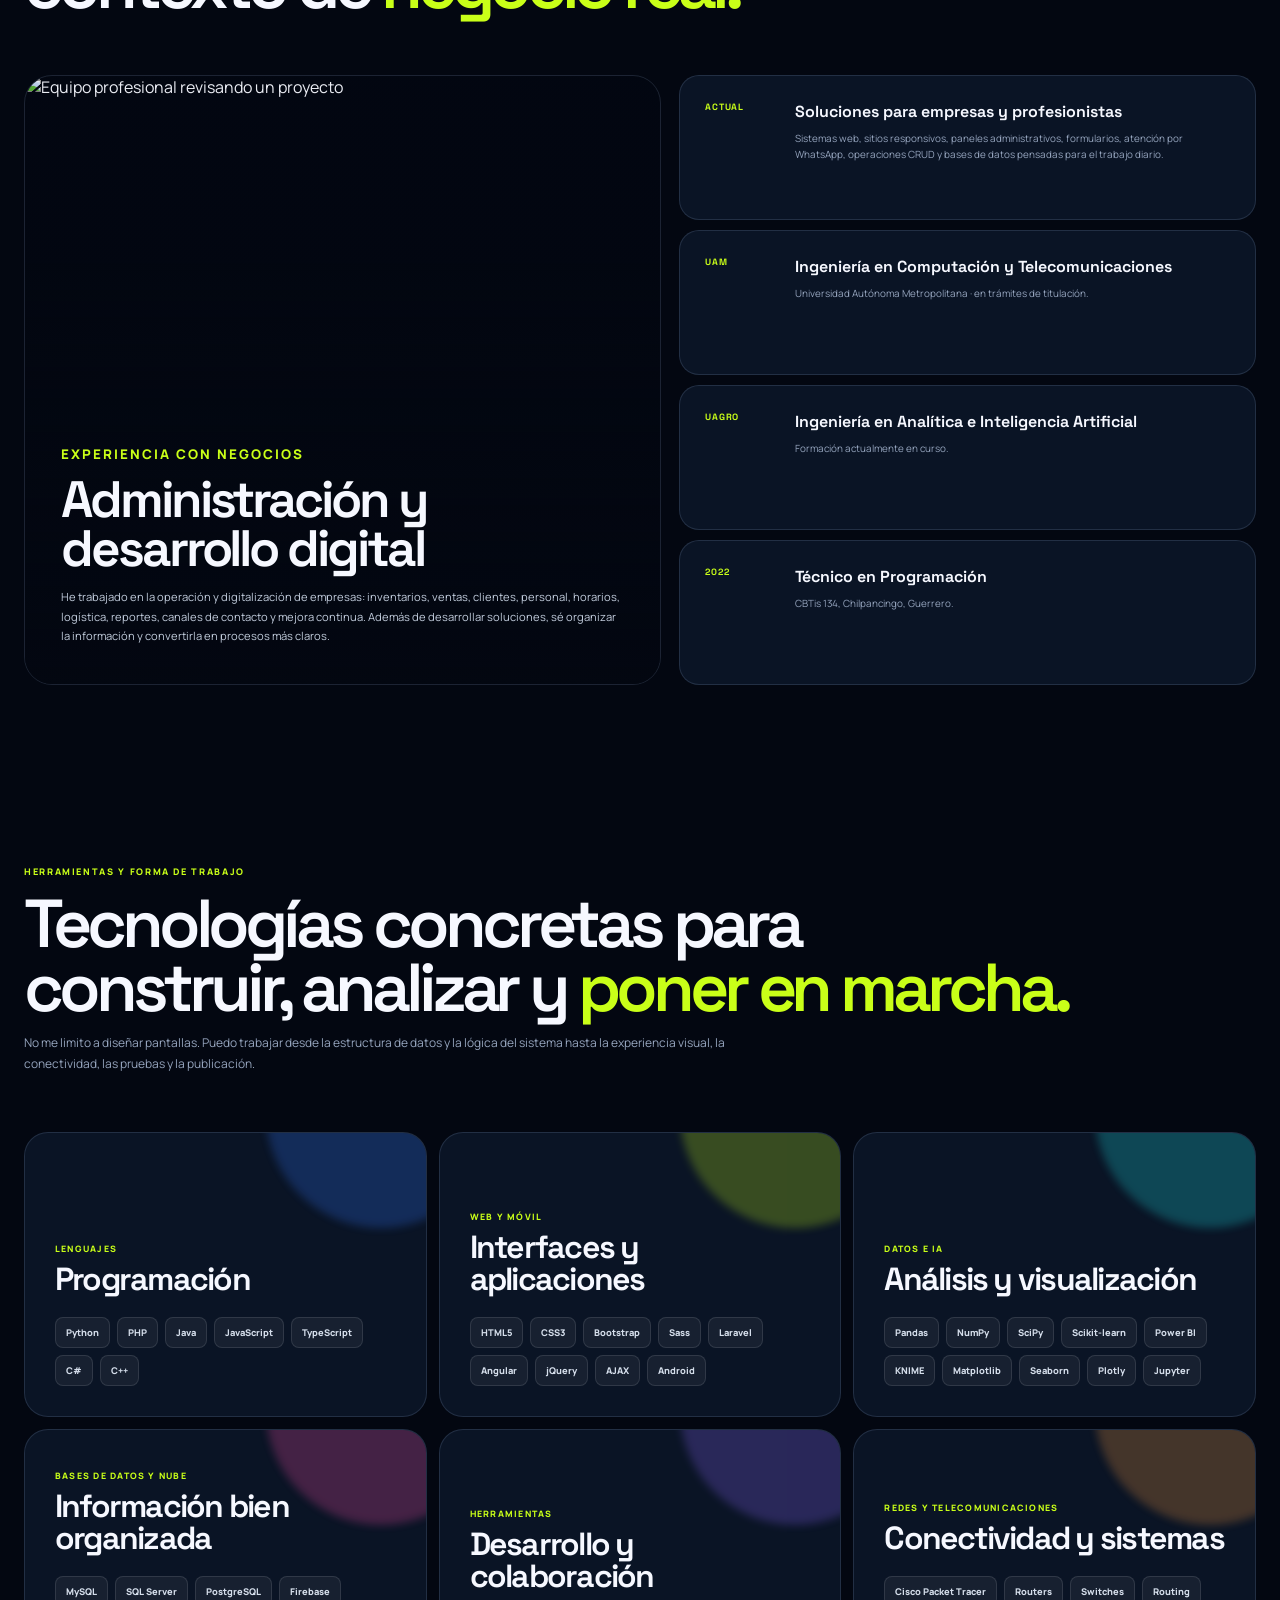
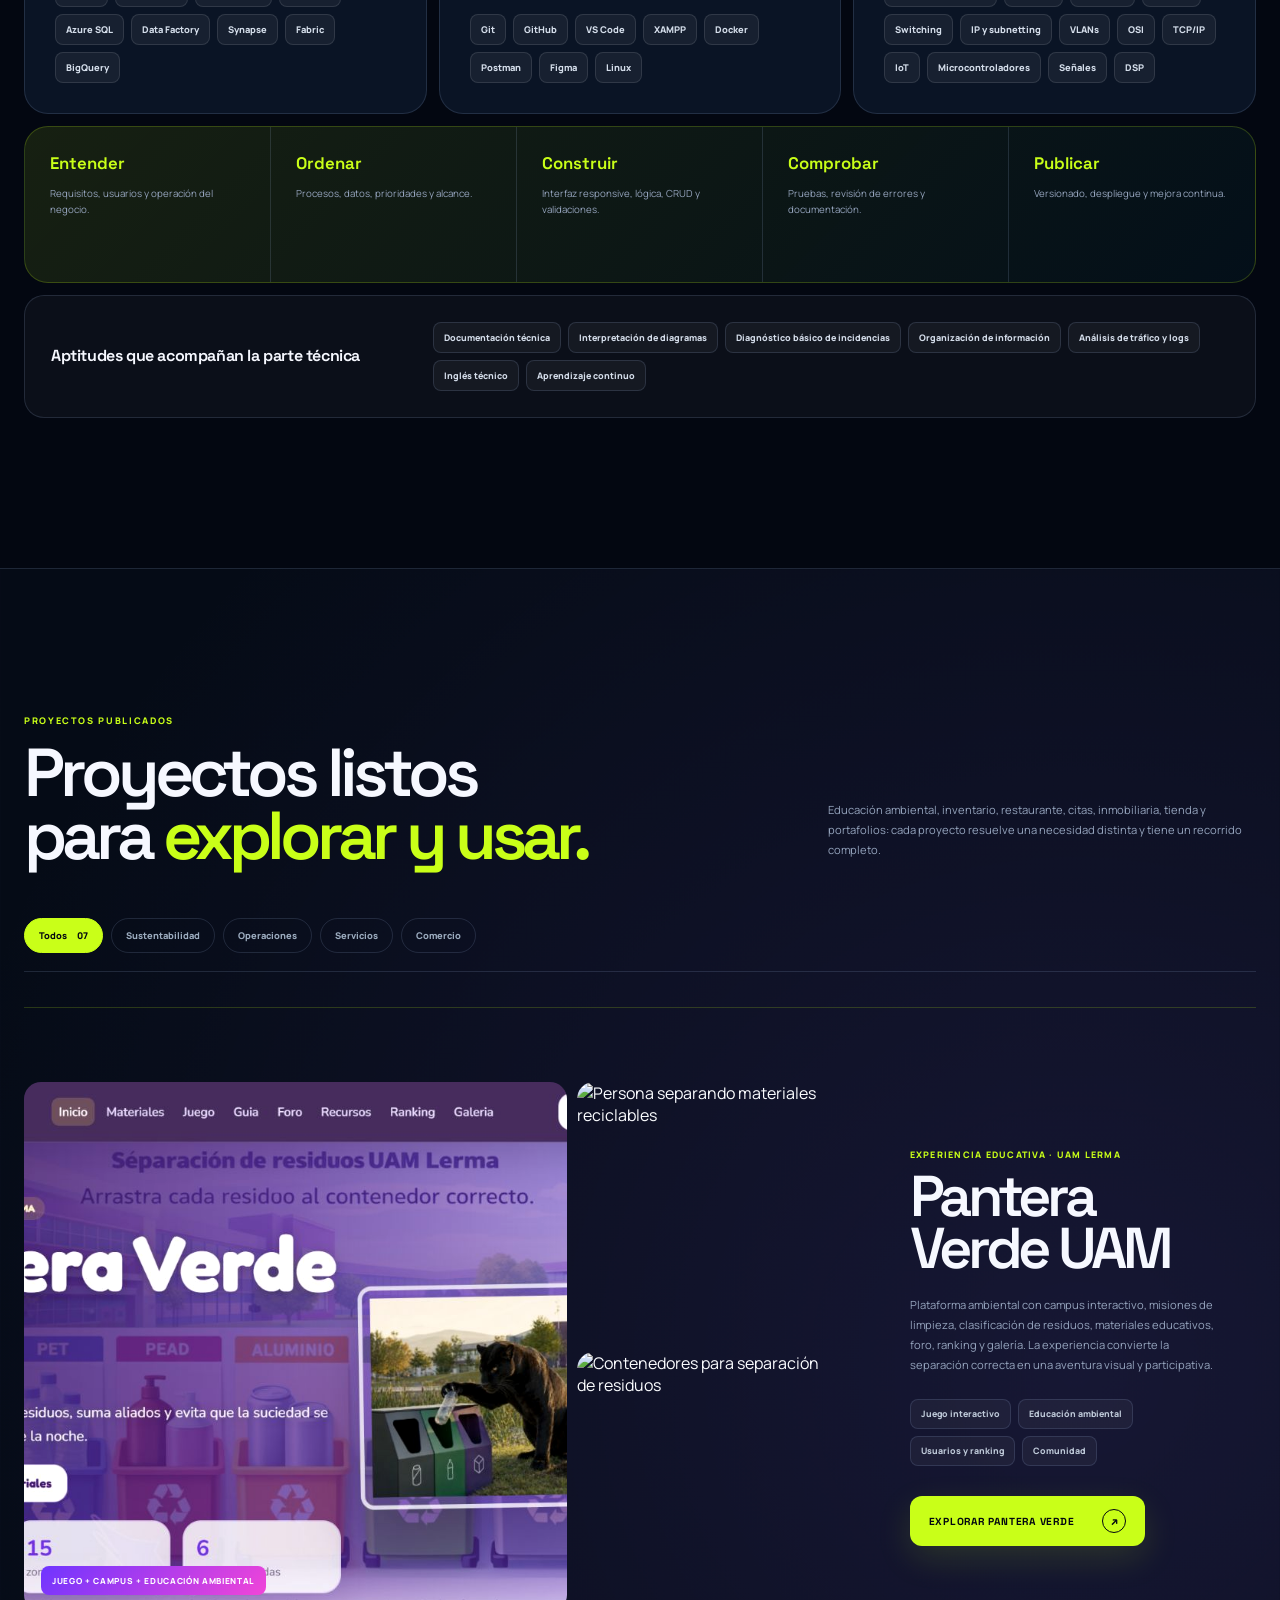
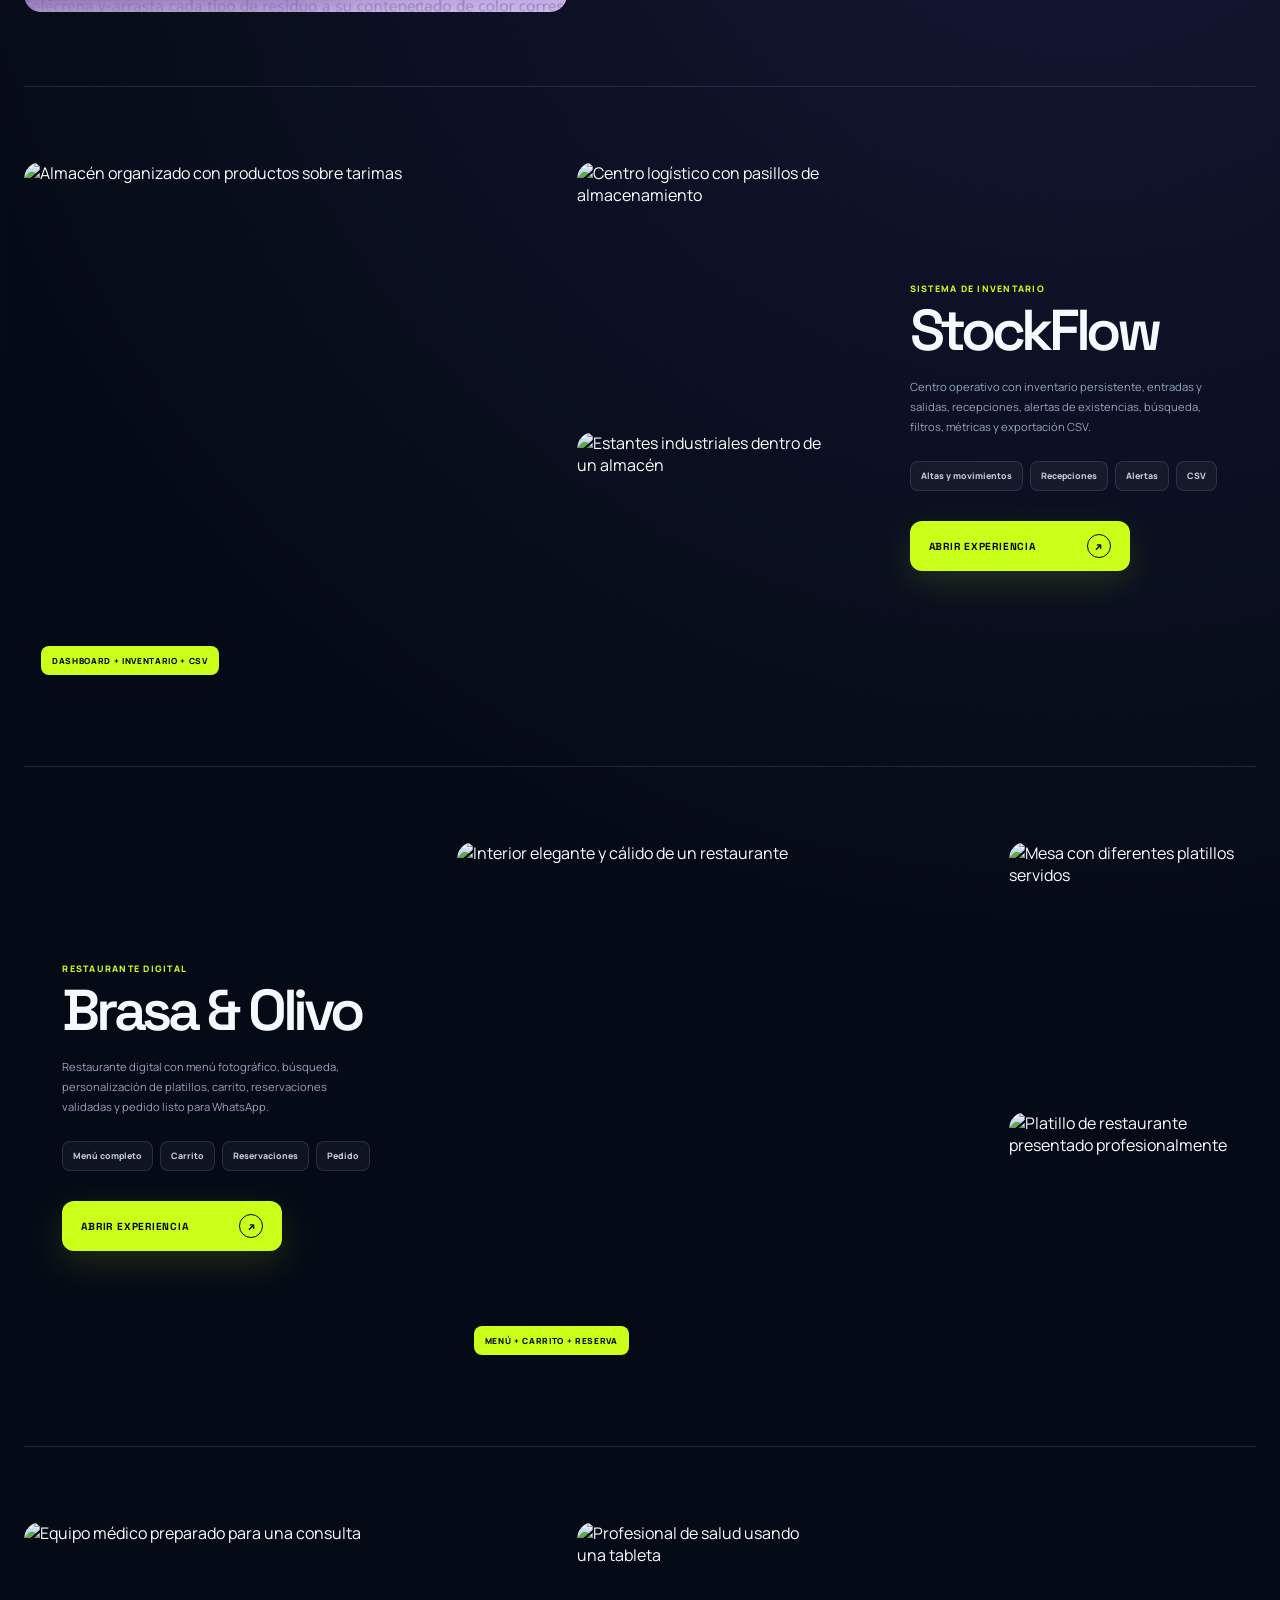
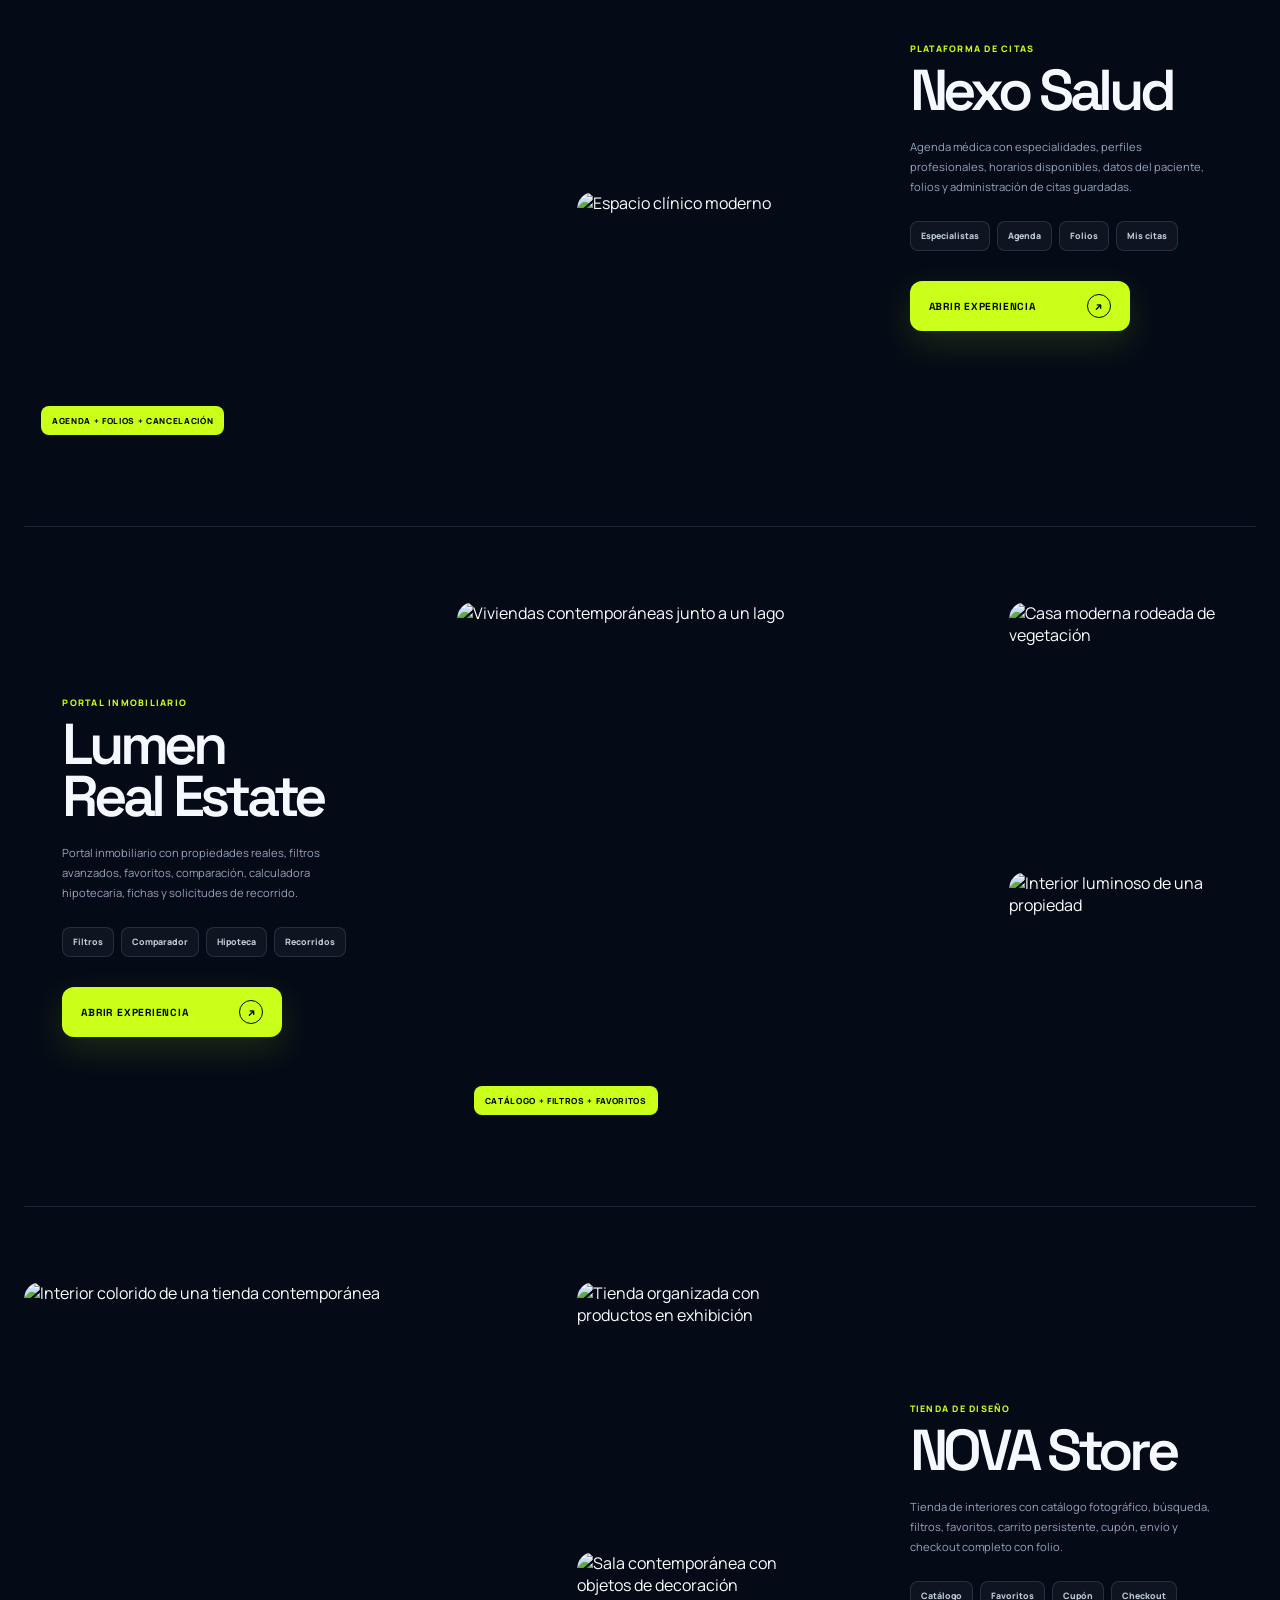
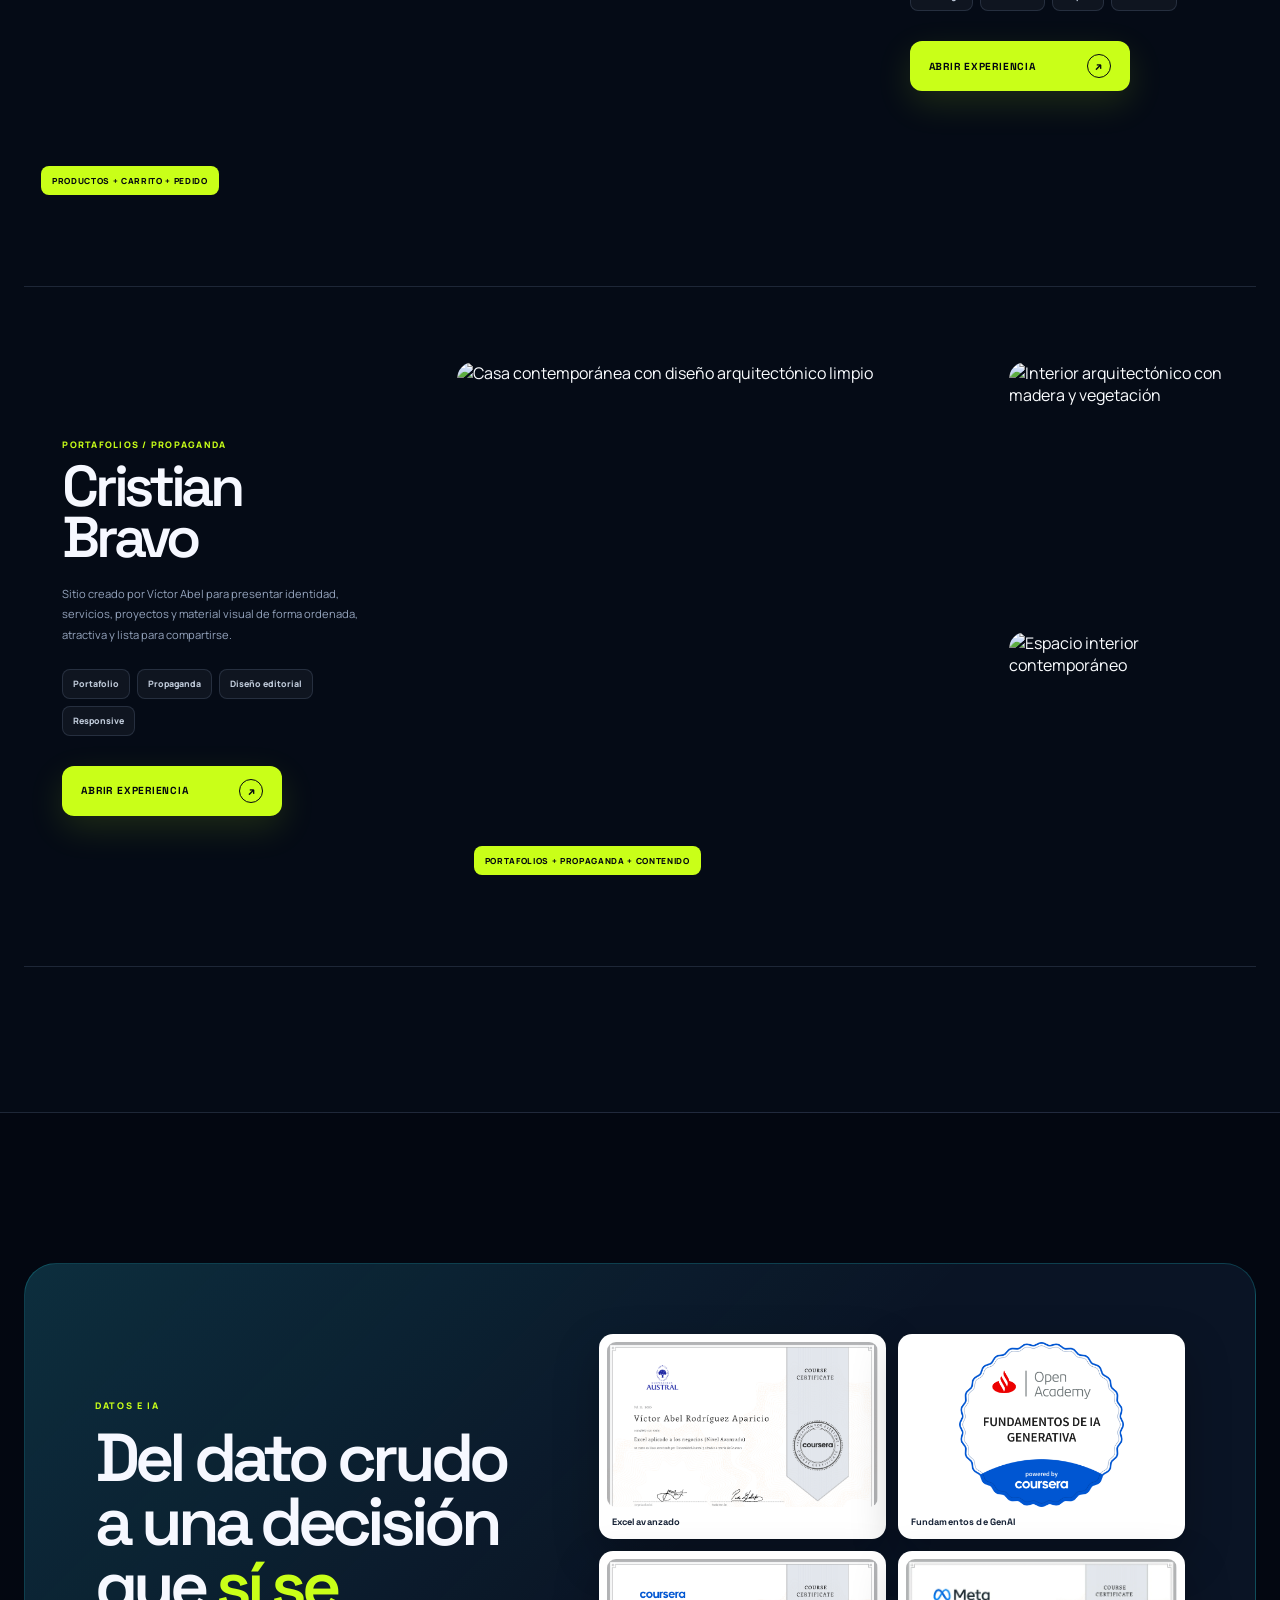
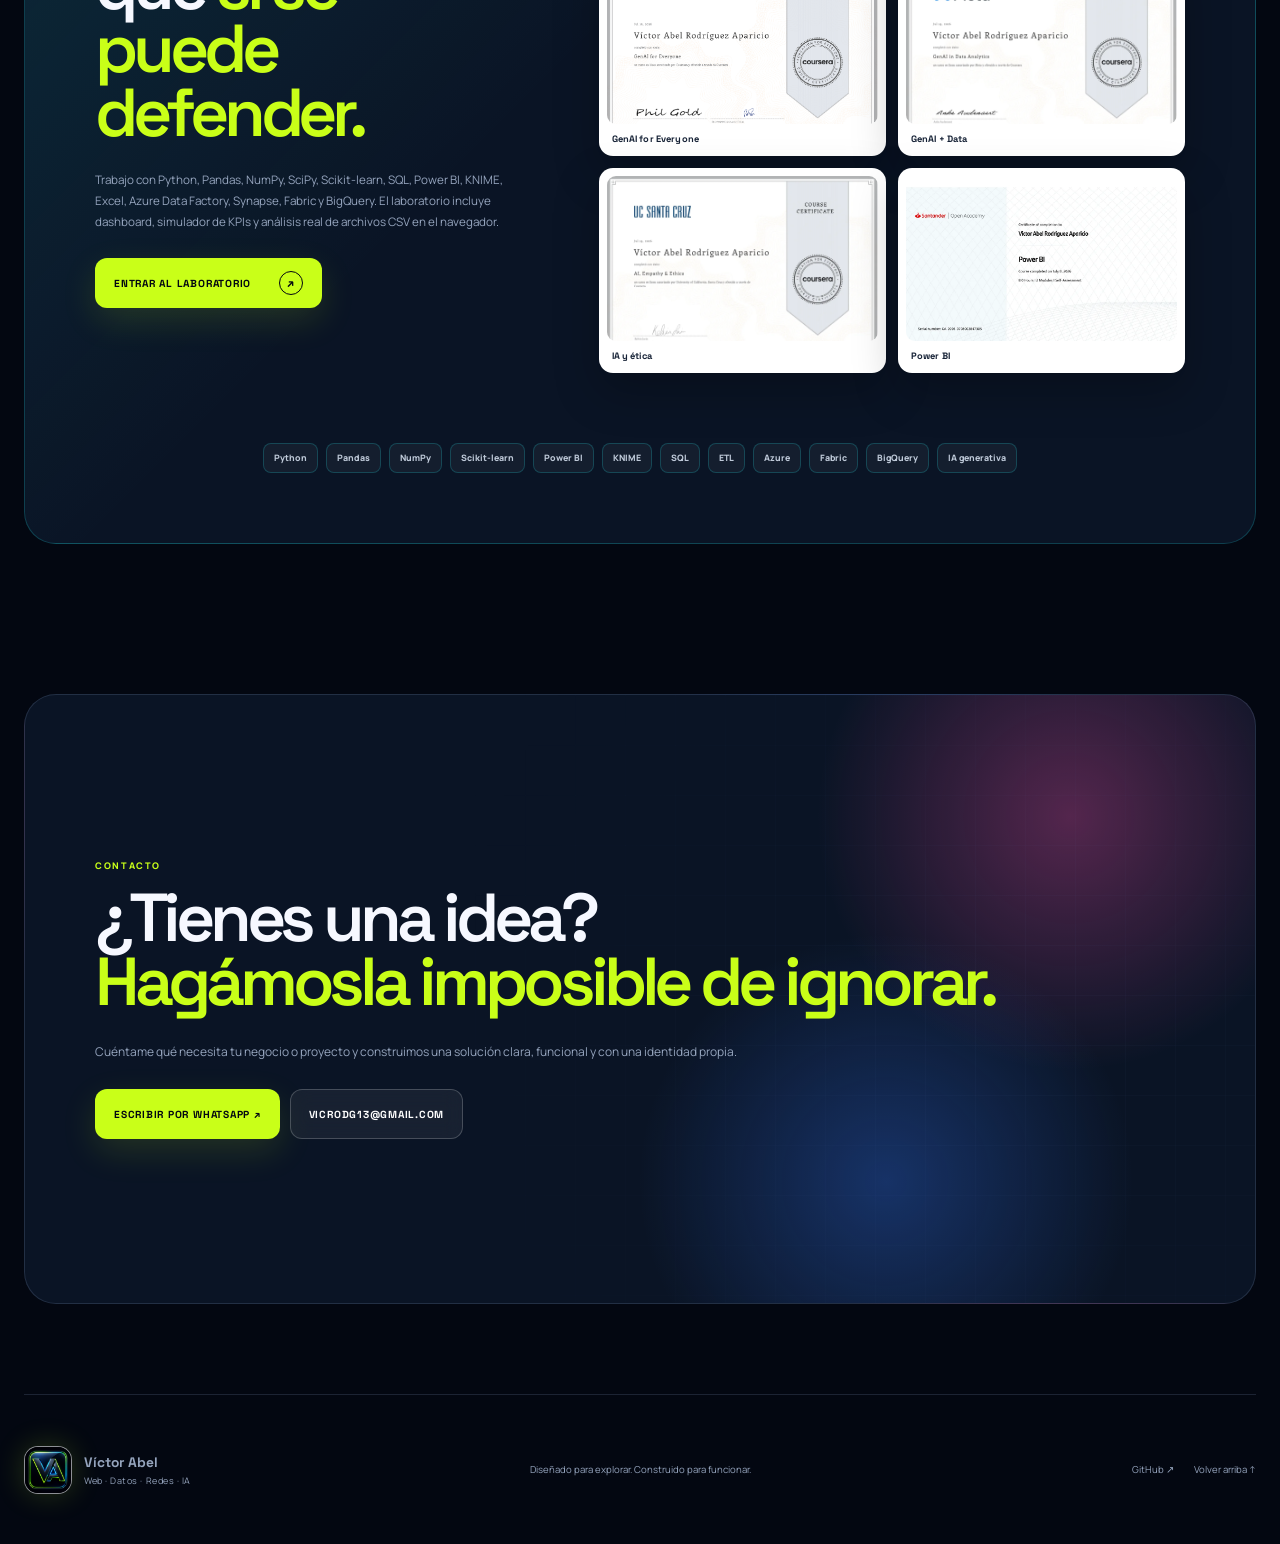
==== commit ee4aa663: "Amplía CV, credenciales y proyecto Pantera Verde" ====
--- a/index.html
+++ b/index.html
@@ -3,16 +3,16 @@
 <head>
   <meta charset="UTF-8">
   <meta name="viewport" content="width=device-width, initial-scale=1">
-  <meta name="description" content="Portafolio de Víctor Abel Rodríguez: desarrollo web, análisis de datos, inteligencia artificial y experiencias digitales interactivas.">
+  <meta name="description" content="Portafolio de Víctor Abel Rodríguez: desarrollo web, análisis de datos, redes y telecomunicaciones, inteligencia artificial y productos digitales.">
   <meta name="theme-color" content="#030711">
-  <meta property="og:title" content="Víctor Abel | Web, datos e IA">
-  <meta property="og:description" content="Explora experiencias web completas, proyectos independientes y formación en datos, IA y ciberseguridad.">
+  <meta property="og:title" content="Víctor Abel | Web, datos, redes e IA">
+  <meta property="og:description" content="Explora proyectos web funcionales y formación en datos, redes, telecomunicaciones, IA y ciberseguridad.">
   <meta property="og:type" content="website">
   <meta property="og:url" content="https://victorabel777.github.io/portafolio_victorabel/">
   <meta property="og:image" content="https://victorabel777.github.io/portafolio_victorabel/assets/va-neon-hero-recovered.png">
   <meta property="og:image:alt" content="Identidad visual de Víctor Abel: web, datos e inteligencia artificial">
   <meta name="twitter:card" content="summary_large_image">
-  <title>Víctor Abel | Web, datos e IA</title>
+  <title>Víctor Abel | Web, datos, redes e IA</title>
   <link rel="icon" type="image/png" href="assets/va-brand-icon-v3.png">
   <link rel="preconnect" href="https://fonts.googleapis.com">
   <link rel="preconnect" href="https://fonts.gstatic.com" crossorigin>
@@ -27,7 +27,7 @@
   <header class="site-header" id="inicio">
     <a class="brand" href="#inicio" aria-label="Ir al inicio">
       <img class="brand-mark" src="assets/va-brand-icon-v3.png" alt="Monograma VA">
-      <span class="brand-copy"><strong>Víctor Abel</strong><small>Web · Datos · IA</small></span>
+      <span class="brand-copy"><strong>Víctor Abel</strong><small>Web · Datos · Redes · IA</small></span>
     </a>
     <button class="menu-toggle" type="button" aria-expanded="false" aria-controls="main-menu">
       <span></span><span></span><span></span><b class="sr-only">Abrir menú</b>
@@ -51,18 +51,19 @@
         <p class="hero-kicker">PORTAFOLIO DIGITAL · 2026</p>
         <h1 id="hero-title">Víctor Abel</h1>
         <p class="hero-name-note">Rodríguez Aparicio</p>
-        <p class="hero-disciplines"><b>WEB</b><i>•</i><b>DATOS</b><i>•</i><b>IA</b></p>
-        <p class="hero-lead">Desarrollo sistemas web, productos digitales y soluciones de datos con experiencia en PHP, MySQL, Java, Python, Power BI y automatización.</p>
+        <p class="hero-disciplines"><b>WEB</b><i>•</i><b>DATOS</b><i>•</i><b>REDES</b><i>•</i><b>IA</b></p>
+        <p class="hero-lead">Desarrollo sistemas web y soluciones de datos, además de contar con formación en redes, conectividad y telecomunicaciones. Trabajo con PHP, MySQL, Java, Python, Power BI y Cisco Packet Tracer.</p>
         <div class="hero-actions">
           <a class="button button-primary" href="#proyectos">Explorar proyectos <span>↓</span></a>
           <a class="button button-glass" href="analisis-datos/">Laboratorio de datos <span>↗</span></a>
-          <a class="button button-glass" href="assets/cv-victor-abel-rodriguez-aparicio.pdf" target="_blank" rel="noopener">Ver CV <span>↗</span></a>
+          <a class="button button-glass" href="assets/cv-victor-abel-rodriguez-aparicio.pdf" target="_blank" rel="noopener">CV español <span>↗</span></a>
+          <a class="button button-glass" href="assets/cv-victor-abel-rodriguez-aparicio-en.pdf" target="_blank" rel="noopener" lang="en">English CV <span>↗</span></a>
         </div>
       </div>
       <div class="hero-index" aria-label="Resumen del portafolio">
-        <div><strong>06</strong><span>Proyectos en línea</span></div>
-        <div><strong>05</strong><span>Áreas de trabajo</span></div>
-        <div><strong>07</strong><span>Certificados</span></div>
+        <div><strong>07</strong><span>Proyectos en línea</span></div>
+        <div><strong>06</strong><span>Áreas de trabajo</span></div>
+        <div><strong>10</strong><span>Credenciales</span></div>
       </div>
       <a class="scroll-cue" href="#indice"><span></span> DESLIZA PARA EXPLORAR</a>
     </section>
@@ -76,7 +77,7 @@
         <a href="#perfil"><strong>Perfil</strong><small>Enfoque y forma de trabajo</small><b>↘</b></a>
         <a href="#trayectoria"><strong>Trayectoria</strong><small>Experiencia y formación</small><b>↘</b></a>
         <a href="#herramientas"><strong>Herramientas</strong><small>Tecnologías y metodología</small><b>↘</b></a>
-        <a href="#proyectos"><strong>Experiencias</strong><small>Seis proyectos publicados</small><b>↘</b></a>
+        <a href="#proyectos"><strong>Experiencias</strong><small>Siete proyectos publicados</small><b>↘</b></a>
         <a href="#datos"><strong>Datos e IA</strong><small>Laboratorio y certificados</small><b>↘</b></a>
         <a href="#contacto"><strong>Contacto</strong><small>Construyamos algo</small><b>↘</b></a>
       </nav>
@@ -89,9 +90,9 @@
       </div>
       <div class="profile-layout">
         <article class="profile-main reveal">
-          <p class="profile-statement">Soy Víctor Abel Rodríguez Aparicio, desarrollador con formación en ingeniería y programación, enfocado en sistemas web, bases de datos, automatización y análisis de datos.</p>
-          <p>He desarrollado soluciones comerciales con PHP, MySQL, Java y Android; paneles administrativos, inventarios, ventas, clientes, horarios, reportes y visualizaciones para apoyar decisiones.</p>
-          <div class="profile-tags"><span>Backend y bases de datos</span><span>Aplicaciones web</span><span>Analítica y BI</span><span>Automatización</span></div>
+          <p class="profile-statement">Soy Víctor Abel Rodríguez Aparicio, desarrollador con formación en ingeniería, programación, redes y telecomunicaciones, enfocado en sistemas web, bases de datos, automatización y análisis de datos.</p>
+          <p>He desarrollado soluciones comerciales con PHP, MySQL, Java y Android; también trabajo con conectividad, modelos de red, análisis de tráfico, documentación técnica y visualizaciones para apoyar decisiones.</p>
+          <div class="profile-tags"><span>Backend y bases de datos</span><span>Aplicaciones web</span><span>Analítica y BI</span><span>Redes y conectividad</span><span>Automatización</span></div>
         </article>
         <div class="profile-mosaic reveal" aria-label="Áreas de trabajo">
           <article class="mosaic-card mosaic-photo"><img src="https://images.unsplash.com/photo-1555066931-4365d14bab8c?auto=format&amp;fit=crop&amp;w=900&amp;q=82" alt="Entorno profesional de desarrollo web" loading="lazy"><div><h3>Desarrollo de sistemas</h3><p>PHP, JavaScript, Laravel, MySQL y aplicaciones administrativas.</p></div></article>
@@ -125,7 +126,7 @@
       <div class="section-intro reveal">
         <p class="overline">HERRAMIENTAS Y FORMA DE TRABAJO</p>
         <h2 id="toolkit-title">Tecnologías concretas para construir, analizar y <span>poner en marcha.</span></h2>
-        <p>No me limito a diseñar pantallas. Puedo trabajar desde la estructura de datos y la lógica del sistema hasta la experiencia visual, las pruebas y la publicación.</p>
+        <p>No me limito a diseñar pantallas. Puedo trabajar desde la estructura de datos y la lógica del sistema hasta la experiencia visual, la conectividad, las pruebas y la publicación.</p>
       </div>
       <div class="toolkit-grid reveal">
         <article class="toolkit-card toolkit-code">
@@ -152,6 +153,11 @@
           <p>Herramientas</p>
           <h3>Desarrollo y colaboración</h3>
           <div class="tool-list"><span>Git</span><span>GitHub</span><span>VS Code</span><span>XAMPP</span><span>Docker</span><span>Postman</span><span>Figma</span><span>Linux</span></div>
+        </article>
+        <article class="toolkit-card toolkit-network">
+          <p>Redes y telecomunicaciones</p>
+          <h3>Conectividad y sistemas</h3>
+          <div class="tool-list"><span>Cisco Packet Tracer</span><span>Routers</span><span>Switches</span><span>Routing</span><span>Switching</span><span>IP y subnetting</span><span>VLANs</span><span>OSI</span><span>TCP/IP</span><span>IoT</span><span>Microcontroladores</span><span>Señales</span><span>DSP</span></div>
         </article>
       </div>
       <div class="method-strip reveal" aria-label="Metodología de trabajo">
@@ -161,25 +167,48 @@
         <article><strong>Comprobar</strong><p>Pruebas, revisión de errores y documentación.</p></article>
         <article><strong>Publicar</strong><p>Versionado, despliegue y mejora continua.</p></article>
       </div>
+      <div class="professional-strengths reveal" aria-label="Aptitudes profesionales">
+        <strong>Aptitudes que acompañan la parte técnica</strong>
+        <div><span>Documentación técnica</span><span>Interpretación de diagramas</span><span>Diagnóstico básico de incidencias</span><span>Organización de información</span><span>Análisis de tráfico y logs</span><span>Inglés técnico</span><span>Aprendizaje continuo</span></div>
+      </div>
     </section>
 
     <section class="projects" id="proyectos" aria-labelledby="projects-title">
       <div class="section-shell projects-head reveal">
         <div>
           <p class="overline">PROYECTOS PUBLICADOS</p>
-          <h2 id="projects-title">Proyectos que ya puedes <span>abrir y usar.</span></h2>
-        </div>
-        <p>Inventario, restaurante, citas, inmobiliaria, tienda y portafolios: cada proyecto tiene su propia identidad y un recorrido completo.</p>
+          <h2 id="projects-title">Proyectos listos para <span>explorar y usar.</span></h2>
+        </div>
+        <p>Educación ambiental, inventario, restaurante, citas, inmobiliaria, tienda y portafolios: cada proyecto resuelve una necesidad distinta y tiene un recorrido completo.</p>
       </div>
 
       <div class="filter-bar section-shell reveal" role="group" aria-label="Filtrar proyectos">
-        <button class="filter-button active" type="button" data-filter="all">Todos <span>06</span></button>
+        <button class="filter-button active" type="button" data-filter="all">Todos <span>07</span></button>
+        <button class="filter-button" type="button" data-filter="sustainability">Sustentabilidad</button>
         <button class="filter-button" type="button" data-filter="operations">Operaciones</button>
         <button class="filter-button" type="button" data-filter="service">Servicios</button>
         <button class="filter-button" type="button" data-filter="commerce">Comercio</button>
       </div>
 
       <div class="project-directory section-shell">
+        <article class="project-case reveal project-featured" data-project-id="pantera-verde-uam" data-category="sustainability education service">
+          <div class="case-gallery gallery-pantera">
+            <img class="gallery-main" src="assets/projects/pantera-verde-uam-preview.png" alt="Portada del proyecto interactivo Pantera Verde UAM" loading="lazy">
+            <img src="https://images.unsplash.com/photo-1611284446314-60a58ac0deb9?auto=format&amp;fit=crop&amp;w=800&amp;q=82" alt="Persona separando materiales reciclables" loading="lazy">
+            <img src="https://images.unsplash.com/photo-1532996122724-e3c354a0b15b?auto=format&amp;fit=crop&amp;w=800&amp;q=82" alt="Contenedores para separación de residuos" loading="lazy">
+            <span class="gallery-label">JUEGO + CAMPUS + EDUCACIÓN AMBIENTAL</span>
+          </div>
+          <div class="case-copy">
+            <p class="case-type">EXPERIENCIA EDUCATIVA · UAM LERMA</p>
+            <h3>Pantera Verde UAM</h3>
+            <p>Plataforma ambiental con campus interactivo, misiones de limpieza, clasificación de residuos, materiales educativos, foro, ranking y galería. La experiencia convierte la separación correcta en una aventura visual y participativa.</p>
+            <div class="case-features"><span>Juego interactivo</span><span>Educación ambiental</span><span>Usuarios y ranking</span><span>Comunidad</span></div>
+            <div class="case-actions">
+              <a class="button button-primary" href="https://residuosuamlerma.rf.gd/index.php" target="_blank" rel="noopener">Explorar Pantera Verde <span>↗</span></a>
+            </div>
+          </div>
+        </article>
+
         <article class="project-case reveal" data-project-id="inventario" data-category="operations">
           <div class="case-gallery gallery-stock">
             <img class="gallery-main" src="https://images.unsplash.com/photo-1721937127582-ed331de95a04?auto=format&amp;fit=crop&amp;w=1500&amp;q=84" alt="Almacén organizado con productos sobre tarimas" loading="lazy">
@@ -193,7 +222,7 @@
             <p>Centro operativo con inventario persistente, entradas y salidas, recepciones, alertas de existencias, búsqueda, filtros, métricas y exportación CSV.</p>
             <div class="case-features"><span>Altas y movimientos</span><span>Recepciones</span><span>Alertas</span><span>CSV</span></div>
             <div class="case-actions">
-              <a class="button button-primary" href="https://victorabel777.github.io/stockflow-inventario/" target="_blank" rel="noopener">Abrir experiencia ↗</a>
+              <a class="button button-primary" href="https://victorabel777.github.io/stockflow-inventario/" target="_blank" rel="noopener">Abrir experiencia <span>↗</span></a>
             </div>
           </div>
         </article>
@@ -211,7 +240,7 @@
             <p>Restaurante digital con menú fotográfico, búsqueda, personalización de platillos, carrito, reservaciones validadas y pedido listo para WhatsApp.</p>
             <div class="case-features"><span>Menú completo</span><span>Carrito</span><span>Reservaciones</span><span>Pedido</span></div>
             <div class="case-actions">
-              <a class="button button-primary" href="https://victorabel777.github.io/brasa-olivo-restaurante/" target="_blank" rel="noopener">Abrir experiencia ↗</a>
+              <a class="button button-primary" href="https://victorabel777.github.io/brasa-olivo-restaurante/" target="_blank" rel="noopener">Abrir experiencia <span>↗</span></a>
             </div>
           </div>
         </article>
@@ -229,7 +258,7 @@
             <p>Agenda médica con especialidades, perfiles profesionales, horarios disponibles, datos del paciente, folios y administración de citas guardadas.</p>
             <div class="case-features"><span>Especialistas</span><span>Agenda</span><span>Folios</span><span>Mis citas</span></div>
             <div class="case-actions">
-              <a class="button button-primary" href="https://victorabel777.github.io/nexo-salud-citas/" target="_blank" rel="noopener">Abrir experiencia ↗</a>
+              <a class="button button-primary" href="https://victorabel777.github.io/nexo-salud-citas/" target="_blank" rel="noopener">Abrir experiencia <span>↗</span></a>
             </div>
           </div>
         </article>
@@ -247,7 +276,7 @@
             <p>Portal inmobiliario con propiedades reales, filtros avanzados, favoritos, comparación, calculadora hipotecaria, fichas y solicitudes de recorrido.</p>
             <div class="case-features"><span>Filtros</span><span>Comparador</span><span>Hipoteca</span><span>Recorridos</span></div>
             <div class="case-actions">
-              <a class="button button-primary" href="https://victorabel777.github.io/lumen-real-estate/" target="_blank" rel="noopener">Abrir experiencia ↗</a>
+              <a class="button button-primary" href="https://victorabel777.github.io/lumen-real-estate/" target="_blank" rel="noopener">Abrir experiencia <span>↗</span></a>
             </div>
           </div>
         </article>
@@ -265,7 +294,7 @@
             <p>Tienda de interiores con catálogo fotográfico, búsqueda, filtros, favoritos, carrito persistente, cupón, envío y checkout completo con folio.</p>
             <div class="case-features"><span>Catálogo</span><span>Favoritos</span><span>Cupón</span><span>Checkout</span></div>
             <div class="case-actions">
-              <a class="button button-primary" href="https://victorabel777.github.io/nova-store/" target="_blank" rel="noopener">Abrir experiencia ↗</a>
+              <a class="button button-primary" href="https://victorabel777.github.io/nova-store/" target="_blank" rel="noopener">Abrir experiencia <span>↗</span></a>
             </div>
           </div>
         </article>
@@ -283,7 +312,7 @@
             <p>Sitio creado por Víctor Abel para presentar identidad, servicios, proyectos y material visual de forma ordenada, atractiva y lista para compartirse.</p>
             <div class="case-features"><span>Portafolio</span><span>Propaganda</span><span>Diseño editorial</span><span>Responsive</span></div>
             <div class="case-actions">
-              <a class="button button-primary" href="https://cristianbravo.kesug.com/?i=1" target="_blank" rel="noopener">Abrir experiencia ↗</a>
+              <a class="button button-primary" href="https://cristianbravo.kesug.com/?i=1" target="_blank" rel="noopener">Abrir experiencia <span>↗</span></a>
             </div>
           </div>
         </article>
@@ -295,13 +324,15 @@
         <p class="overline">DATOS E IA</p>
         <h2 id="data-title">Del dato crudo a una decisión que <span>sí se puede defender.</span></h2>
         <p>Trabajo con Python, Pandas, NumPy, SciPy, Scikit-learn, SQL, Power BI, KNIME, Excel, Azure Data Factory, Synapse, Fabric y BigQuery. El laboratorio incluye dashboard, simulador de KPIs y análisis real de archivos CSV en el navegador.</p>
-        <a class="button button-primary" href="analisis-datos/">Entrar al laboratorio ↗</a>
+        <a class="button button-primary" href="analisis-datos/">Entrar al laboratorio <span>↗</span></a>
       </div>
       <div class="certificate-stack reveal" aria-label="Vista previa de certificados">
+        <a href="assets/certificates/excel-negocios-avanzado.pdf" target="_blank" rel="noopener"><img src="assets/certificates/previews/excel-negocios-avanzado.png" alt="Certificado Excel aplicado a los negocios nivel avanzado" loading="lazy"><span>Excel avanzado</span></a>
+        <a href="https://coursera.org/share/2ca39c66c8e080008248e2e0b944b8d5" target="_blank" rel="noopener"><img src="assets/certificates/previews/fundamentos-ia-generativa-badge.png" alt="Insignia Fundamentos de IA generativa" loading="lazy"><span>Fundamentos de GenAI</span></a>
+        <a href="assets/certificates/genai-for-everyone.pdf" target="_blank" rel="noopener"><img src="assets/certificates/previews/genai-for-everyone.png" alt="Certificado GenAI for Everyone" loading="lazy"><span>GenAI for Everyone</span></a>
         <a href="assets/certificates/genai-data-analytics-meta.pdf" target="_blank" rel="noopener"><img src="assets/certificates/previews/genai-data-analytics.webp" alt="Certificado GenAI in Data Analytics de Meta" loading="lazy"><span>GenAI + Data</span></a>
         <a href="assets/certificates/ai-empathy-ethics-ucsc.pdf" target="_blank" rel="noopener"><img src="assets/certificates/previews/ai-empathy-ethics.webp" alt="Certificado AI, Empathy and Ethics de UC Santa Cruz" loading="lazy"><span>IA y ética</span></a>
         <a href="assets/certificates/power-bi.pdf" target="_blank" rel="noopener"><img src="assets/certificates/previews/power-bi.webp" alt="Certificado de Power BI" loading="lazy"><span>Power BI</span></a>
-        <a href="assets/certificates/knime-analytics-platform.pdf" target="_blank" rel="noopener"><img src="assets/certificates/previews/knime.webp" alt="Certificado de KNIME Analytics Platform" loading="lazy"><span>KNIME L1</span></a>
       </div>
       <div class="data-skills reveal">
         <span>Python</span><span>Pandas</span><span>NumPy</span><span>Scikit-learn</span><span>Power BI</span><span>KNIME</span><span>SQL</span><span>ETL</span><span>Azure</span><span>Fabric</span><span>BigQuery</span><span>IA generativa</span>
@@ -323,7 +354,7 @@
   </main>
 
   <footer class="footer section-shell">
-    <a class="brand" href="#inicio"><img class="brand-mark" src="assets/va-brand-icon-v3.png" alt="Monograma VA"><span class="brand-copy"><strong>Víctor Abel</strong><small>Web · Datos · IA</small></span></a>
+    <a class="brand" href="#inicio"><img class="brand-mark" src="assets/va-brand-icon-v3.png" alt="Monograma VA"><span class="brand-copy"><strong>Víctor Abel</strong><small>Web · Datos · Redes · IA</small></span></a>
     <p>Diseñado para explorar. Construido para funcionar.</p>
     <div><a href="https://github.com/victorabel777" target="_blank" rel="noopener">GitHub ↗</a><a href="#inicio">Volver arriba ↑</a></div>
   </footer>
--- a/assets/styles.css
+++ b/assets/styles.css
@@ -226,13 +226,15 @@
   margin-bottom: 0;
   display: flex;
   align-items: center;
-  gap: 20px;
-  font: 700 clamp(1.4rem, 2.6vw, 2.7rem)/1 var(--display);
+  flex-wrap: wrap;
+  gap: 12px;
+  font: 700 clamp(1.15rem, 2vw, 2rem)/1 var(--display);
   letter-spacing: .04em;
 }
 .hero-disciplines b:nth-of-type(1) { color: var(--blue); }
 .hero-disciplines b:nth-of-type(2) { color: var(--cyan); }
-.hero-disciplines b:nth-of-type(3) { color: var(--pink); }
+.hero-disciplines b:nth-of-type(3) { color: var(--lime); }
+.hero-disciplines b:nth-of-type(4) { color: var(--pink); }
 .hero-disciplines i { color: var(--lime); font-style: normal; }
 .hero-lead {
   margin-top: 28px;
@@ -257,10 +259,22 @@
   gap: 28px;
   border: 1px solid transparent;
   border-radius: 12px;
-  font-size: .66rem;
-  font-weight: 900;
+  font: 800 .64rem var(--display);
+  letter-spacing: .075em;
+  text-transform: uppercase;
   transition: transform .25s, box-shadow .25s, border-color .25s;
 }
+.button > span {
+  width: 24px;
+  height: 24px;
+  display: inline-grid;
+  place-items: center;
+  border: 1px solid currentColor;
+  border-radius: 50%;
+  font-size: .72rem;
+  transition: transform .25s;
+}
+.button:hover > span { transform: translate(2px, -2px); }
 .button:hover { transform: translateY(-3px); }
 .button-primary {
   color: var(--night);
@@ -359,8 +373,9 @@
 .chapter-list a:hover b { transform: translate(5px, 5px); }
 
 .profile { padding: 130px 0 155px; }
-.section-intro { max-width: 1020px; }
-.section-intro > p:last-child { max-width: 690px; color: var(--muted); font-size: .75rem; line-height: 1.75; }
+.section-intro { width: 100%; max-width: 1120px; }
+.section-intro h2, .projects-head h2, .case-copy h3 { text-wrap: balance; }
+.section-intro > p:last-child { max-width: 760px; color: var(--muted); font-size: .75rem; line-height: 1.75; }
 .profile-layout {
   margin-top: 65px;
   display: grid;
@@ -435,9 +450,9 @@
 }
 .projects-head {
   display: grid;
-  grid-template-columns: 1.25fr .55fr;
+  grid-template-columns: minmax(0, 1.15fr) minmax(280px, .65fr);
   align-items: end;
-  gap: 70px;
+  gap: 48px;
 }
 .projects-head > p {
   margin: 0 0 8px;
@@ -471,7 +486,7 @@
   padding: 54px 0;
   display: grid;
   grid-template-columns: minmax(0, 1.35fr) minmax(320px, .65fr);
-  gap: 28px;
+  gap: 48px;
   align-items: center;
   border-bottom: 1px solid var(--line);
   transition: opacity .35s, transform .35s;
@@ -519,12 +534,18 @@
   font-weight: 900;
   letter-spacing: .08em;
 }
-.case-copy { padding: 15px; }
+.gallery-pantera .gallery-label {
+  color: #fff;
+  background: linear-gradient(135deg, #6f35ff, #f145d8);
+}
+.project-featured { border-top: 1px solid rgba(201, 255, 24, .18); }
+.case-copy { padding: clamp(24px, 3vw, 48px); }
 .case-type { margin: 0 0 10px; color: var(--lime); font-size: .56rem; font-weight: 900; letter-spacing: .14em; }
 .case-copy h3 { margin: 0 0 20px; font: 600 clamp(2.8rem, 4.5vw, 5rem)/.9 var(--display); letter-spacing: -.075em; }
 .case-copy > p:not(.case-type) { margin: 0; color: var(--muted); font-size: .7rem; line-height: 1.8; }
 .case-features { margin-top: 24px; display: flex; flex-wrap: wrap; gap: 7px; }
 .case-actions { margin-top: 30px; align-items: center; }
+.case-actions .button { min-width: 220px; justify-content: space-between; }
 .text-link {
   padding: 12px 4px;
   border-bottom: 1px solid rgba(255, 255, 255, .35);
@@ -550,25 +571,24 @@
 }
 .data-copy > p:not(.overline) { max-width: 590px; margin: 25px 0; color: var(--muted); font-size: .73rem; line-height: 1.8; }
 .certificate-stack {
-  position: relative;
-  min-height: 580px;
-  perspective: 1200px;
+  display: grid;
+  grid-template-columns: repeat(2, minmax(0, 1fr));
+  gap: 12px;
 }
 .certificate-stack a {
-  position: absolute;
-  width: 70%;
-  padding: 10px;
+  min-width: 0;
+  padding: 8px;
+  display: flex;
+  flex-direction: column;
   background: #fff;
-  border-radius: 16px;
-  box-shadow: 0 35px 80px rgba(0, 0, 0, .42);
-  transition: transform .35s, z-index .35s;
-}
-.certificate-stack a:nth-child(1) { z-index: 3; top: 7%; left: 0; transform: rotate(-7deg); }
-.certificate-stack a:nth-child(2) { z-index: 2; top: 25%; right: 0; transform: rotate(8deg); }
-.certificate-stack a:nth-child(3) { z-index: 1; bottom: 0; left: 13%; transform: rotate(-1deg); }
-.certificate-stack a:hover { z-index: 5; transform: rotate(0) translateY(-10px); }
-.certificate-stack img { width: 100%; height: 290px; object-fit: cover; object-position: top; border-radius: 9px; }
-.certificate-stack span { display: block; padding: 9px 5px 2px; color: #152135; font-size: .62rem; font-weight: 900; }
+  border-radius: 14px;
+  box-shadow: 0 18px 45px rgba(0, 0, 0, .25);
+  transition: transform .3s, box-shadow .3s;
+}
+.certificate-stack a:hover { transform: translateY(-7px); box-shadow: 0 25px 60px rgba(0, 0, 0, .35); }
+.certificate-stack img { width: 100%; height: 165px; object-fit: cover; object-position: top; border-radius: 9px; }
+.certificate-stack a:nth-child(2) img { object-fit: contain; background: #fff; }
+.certificate-stack span { display: block; padding: 9px 5px 3px; color: #152135; font: 800 .58rem var(--display); letter-spacing: .015em; }
 .data-skills { grid-column: 1 / -1; display: flex; flex-wrap: wrap; gap: 8px; justify-content: center; }
 .data-skills span { border-color: rgba(30, 232, 237, .2); }
 
@@ -807,16 +827,13 @@
   text-transform: uppercase;
 }
 .toolkit-card h3 { margin: 0 0 22px; font: 650 clamp(1.5rem, 2.5vw, 2.45rem)/1 var(--display); letter-spacing: -.055em; }
-.toolkit-card:nth-child(1) { grid-column: span 5; }
-.toolkit-card:nth-child(2) { grid-column: span 7; }
-.toolkit-card:nth-child(3) { grid-column: span 7; }
-.toolkit-card:nth-child(4) { grid-column: span 5; }
-.toolkit-card:nth-child(5) { grid-column: span 12; min-height: 230px; }
+.toolkit-card:nth-child(n) { grid-column: span 4; }
 .toolkit-code::before { background: var(--blue); }
 .toolkit-web::before { background: var(--lime); }
 .toolkit-data::before { background: var(--cyan); }
 .toolkit-cloud::before { background: var(--pink); }
 .toolkit-tools::before { background: #8d67ff; }
+.toolkit-network::before { background: #ff9d3d; }
 .tool-list { display: flex; flex-wrap: wrap; gap: 7px; }
 .tool-list span {
   padding: 8px 10px;
@@ -841,12 +858,31 @@
 .method-strip strong { color: var(--lime); font: 650 1.05rem var(--display); }
 .method-strip p { margin: 12px 0 0; color: var(--muted); font-size: .61rem; line-height: 1.65; }
 
-.certificate-stack a { width: 62%; }
-.certificate-stack a:nth-child(1) { z-index: 4; top: 1%; left: 0; transform: rotate(-6deg); }
-.certificate-stack a:nth-child(2) { z-index: 3; top: 13%; right: 0; transform: rotate(7deg); }
-.certificate-stack a:nth-child(3) { z-index: 2; bottom: 12%; left: 3%; transform: rotate(-3deg); }
-.certificate-stack a:nth-child(4) { z-index: 1; right: 4%; bottom: 0; transform: rotate(4deg); }
-.certificate-stack img { height: 250px; }
+.professional-strengths {
+  margin-top: 12px;
+  padding: 26px;
+  display: grid;
+  grid-template-columns: minmax(220px, .45fr) 1fr;
+  align-items: center;
+  gap: 24px;
+  background: rgba(255, 255, 255, .035);
+  border: 1px solid var(--line);
+  border-radius: 20px;
+}
+.professional-strengths > strong {
+  font: 650 1rem/1.25 var(--display);
+  letter-spacing: -.025em;
+}
+.professional-strengths > div { display: flex; flex-wrap: wrap; gap: 7px; }
+.professional-strengths span {
+  padding: 8px 10px;
+  color: #d5deeb;
+  background: rgba(255, 255, 255, .045);
+  border: 1px solid var(--line);
+  border-radius: 8px;
+  font-size: .56rem;
+  font-weight: 800;
+}
 
 @media (max-width: 1180px) {
   .main-menu { gap: 18px; }
@@ -866,7 +902,7 @@
   .project-case .case-copy,
   .project-case.reverse .case-copy { grid-column: 1; grid-row: 2; padding: 38px 5px 15px; }
   .data-showcase { grid-template-columns: 1fr; }
-  .certificate-stack { min-height: 640px; }
+  .certificate-stack { grid-template-columns: repeat(3, minmax(0, 1fr)); }
 }
 
 @media (max-width: 900px) {
@@ -932,6 +968,7 @@
   .toolkit-card:nth-child(n) { grid-column: span 6; }
   .method-strip { grid-template-columns: repeat(2, 1fr); }
   .method-strip article { border-bottom: 1px solid var(--line); }
+  .professional-strengths { grid-template-columns: 1fr; }
   .projects-head { grid-template-columns: 1fr; gap: 20px; }
   .projects-head > p { max-width: 650px; }
   .reference-grid { grid-template-columns: 1fr; }
@@ -951,7 +988,7 @@
   .hero-content { padding: 340px 0 170px; }
   .hero h1 { font-size: clamp(3.35rem, 15vw, 4.45rem); }
   .hero-name-note { letter-spacing: .14em; }
-  .hero-disciplines { gap: 10px; font-size: clamp(1.25rem, 7vw, 2rem); }
+  .hero-disciplines { gap: 8px; font-size: clamp(.95rem, 5vw, 1.35rem); }
   .hero-lead { font-size: .76rem; }
   .hero-actions .button, .contact-actions .button { width: 100%; }
   .hero-index div { padding: 13px 9px; }
@@ -988,9 +1025,9 @@
   .case-copy { padding: 10px 0 !important; }
   .case-copy h3 { font-size: 3.6rem; }
   .data-showcase { width: var(--shell); margin-block: 95px; padding: 30px 20px; gap: 30px; border-radius: 24px; }
-  .certificate-stack { min-height: 440px; }
-  .certificate-stack a { width: 78%; padding: 7px; }
-  .certificate-stack img { height: 210px; }
+  .certificate-stack { grid-template-columns: 1fr 1fr; gap: 8px; }
+  .certificate-stack a { padding: 6px; }
+  .certificate-stack img { height: 135px; }
   .reference-card { display: block; }
   .contact-card { min-height: 600px; padding: 34px 22px; border-radius: 24px; }
   .footer { padding-bottom: 85px; }
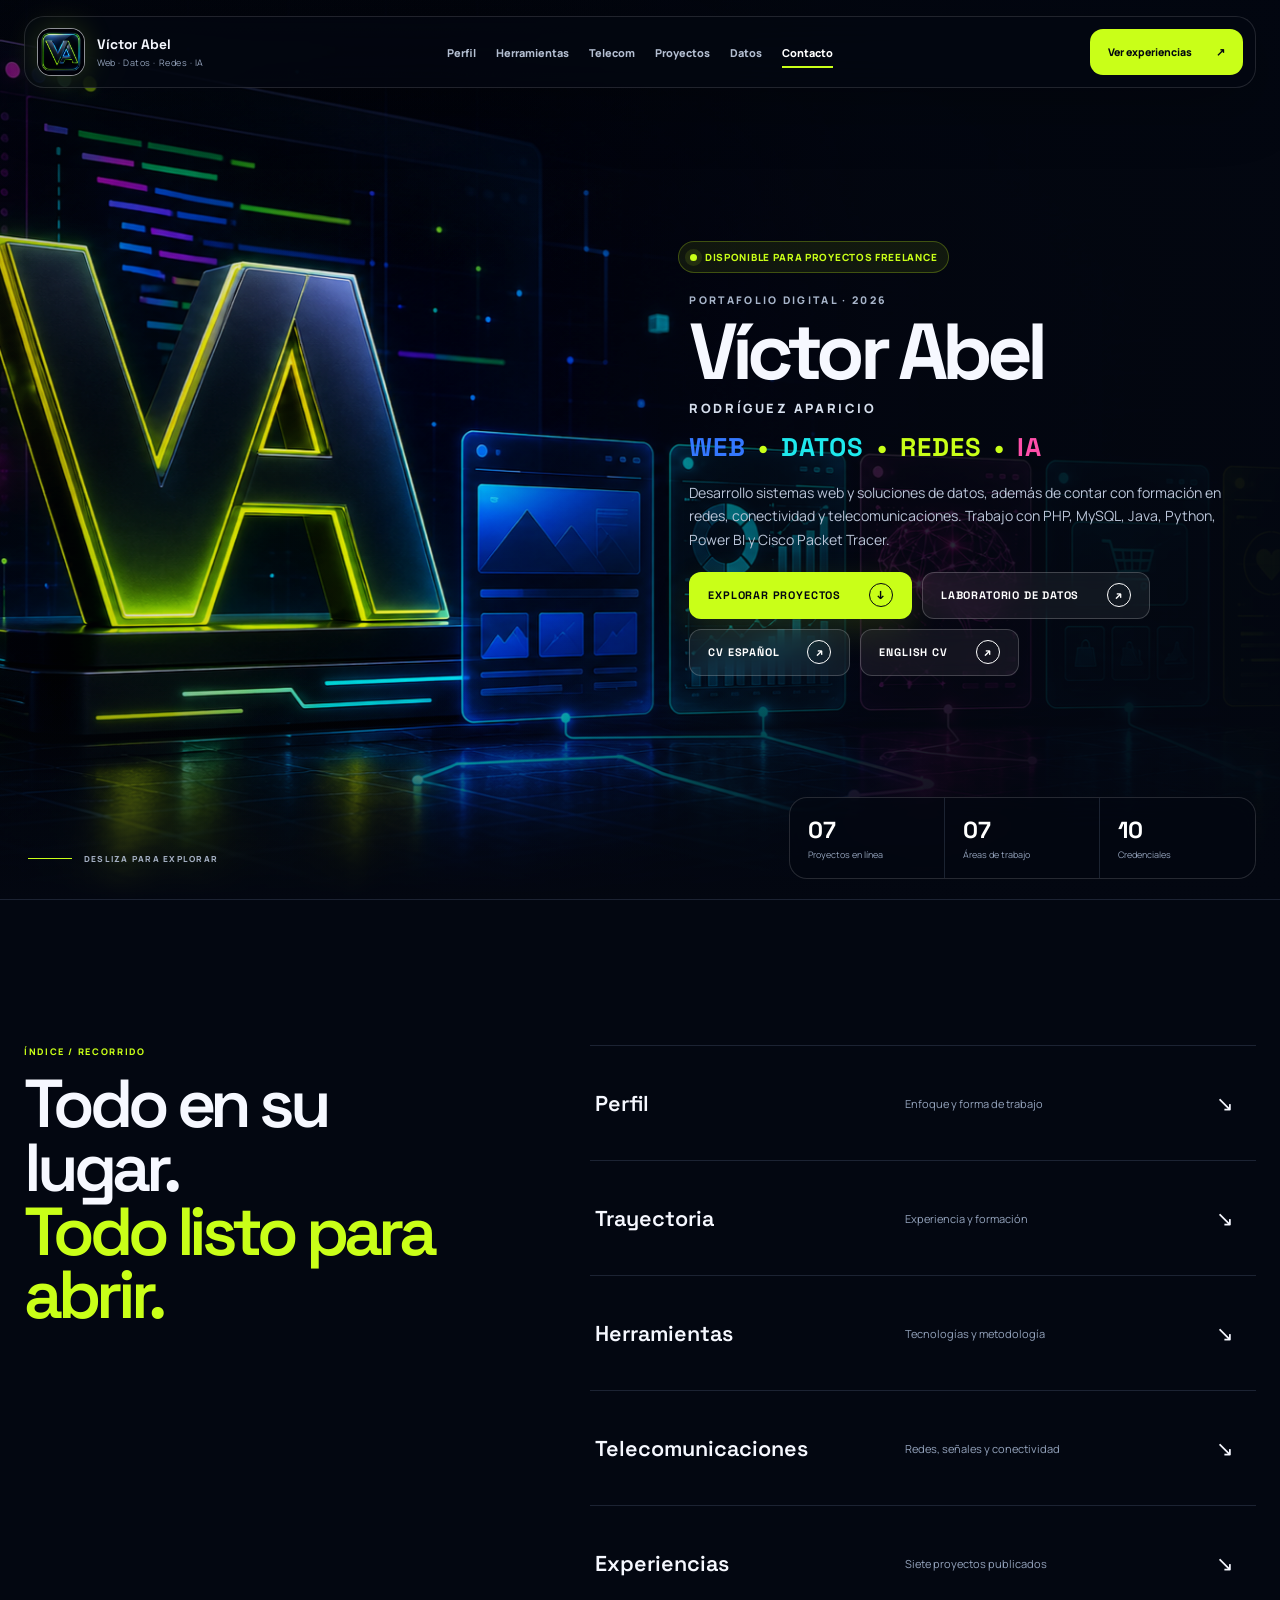
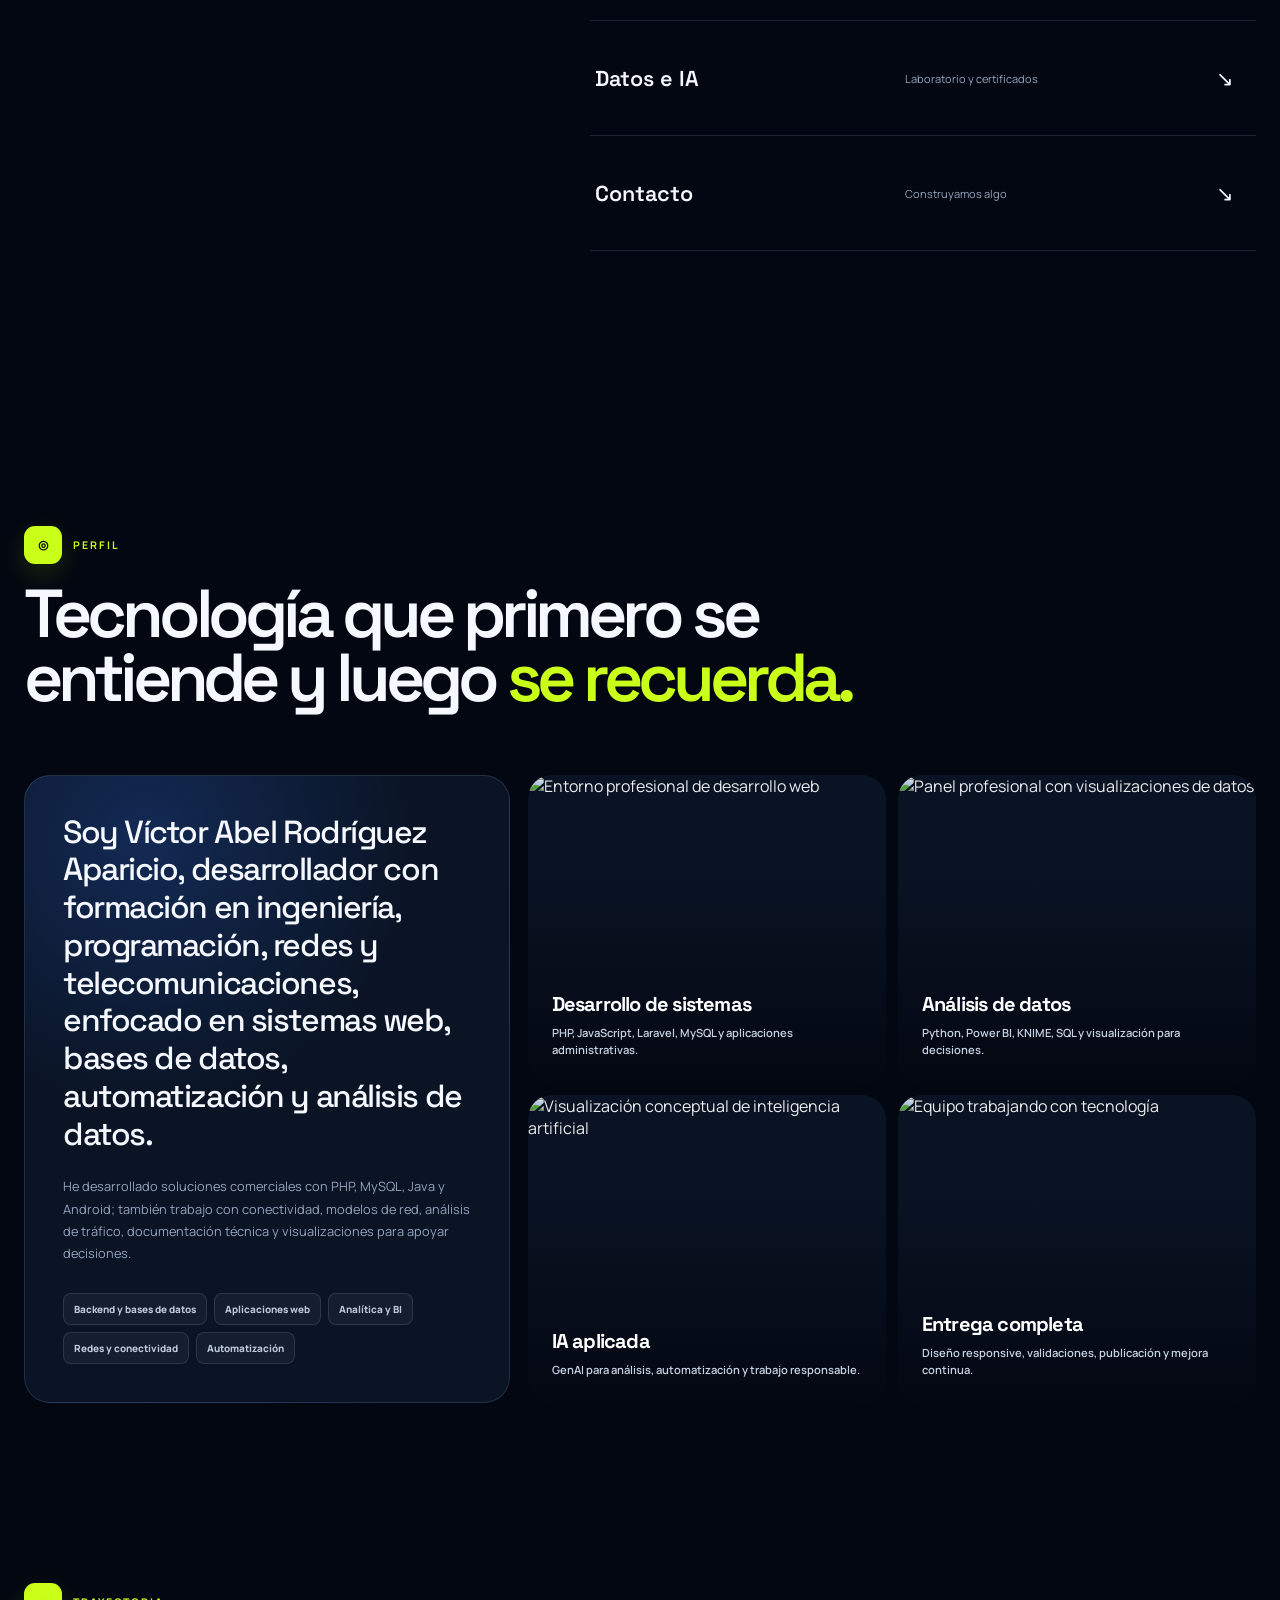
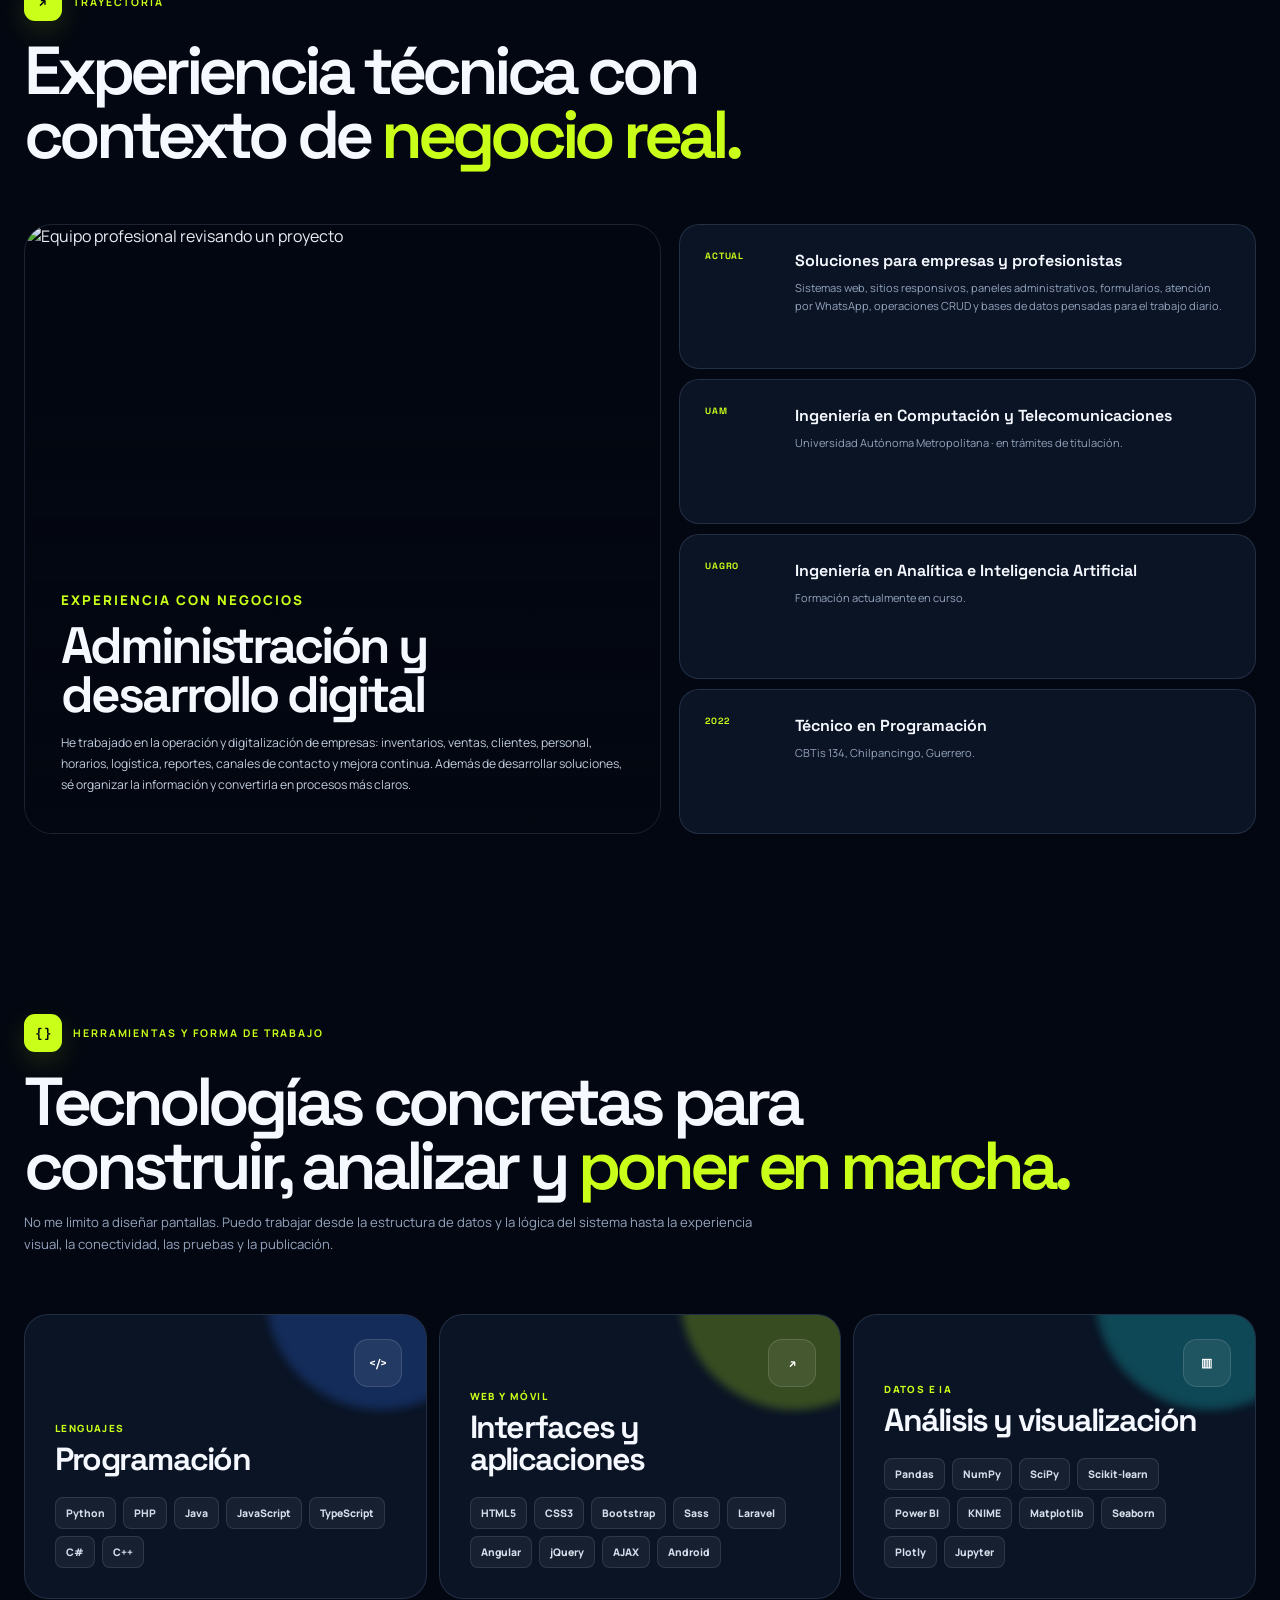
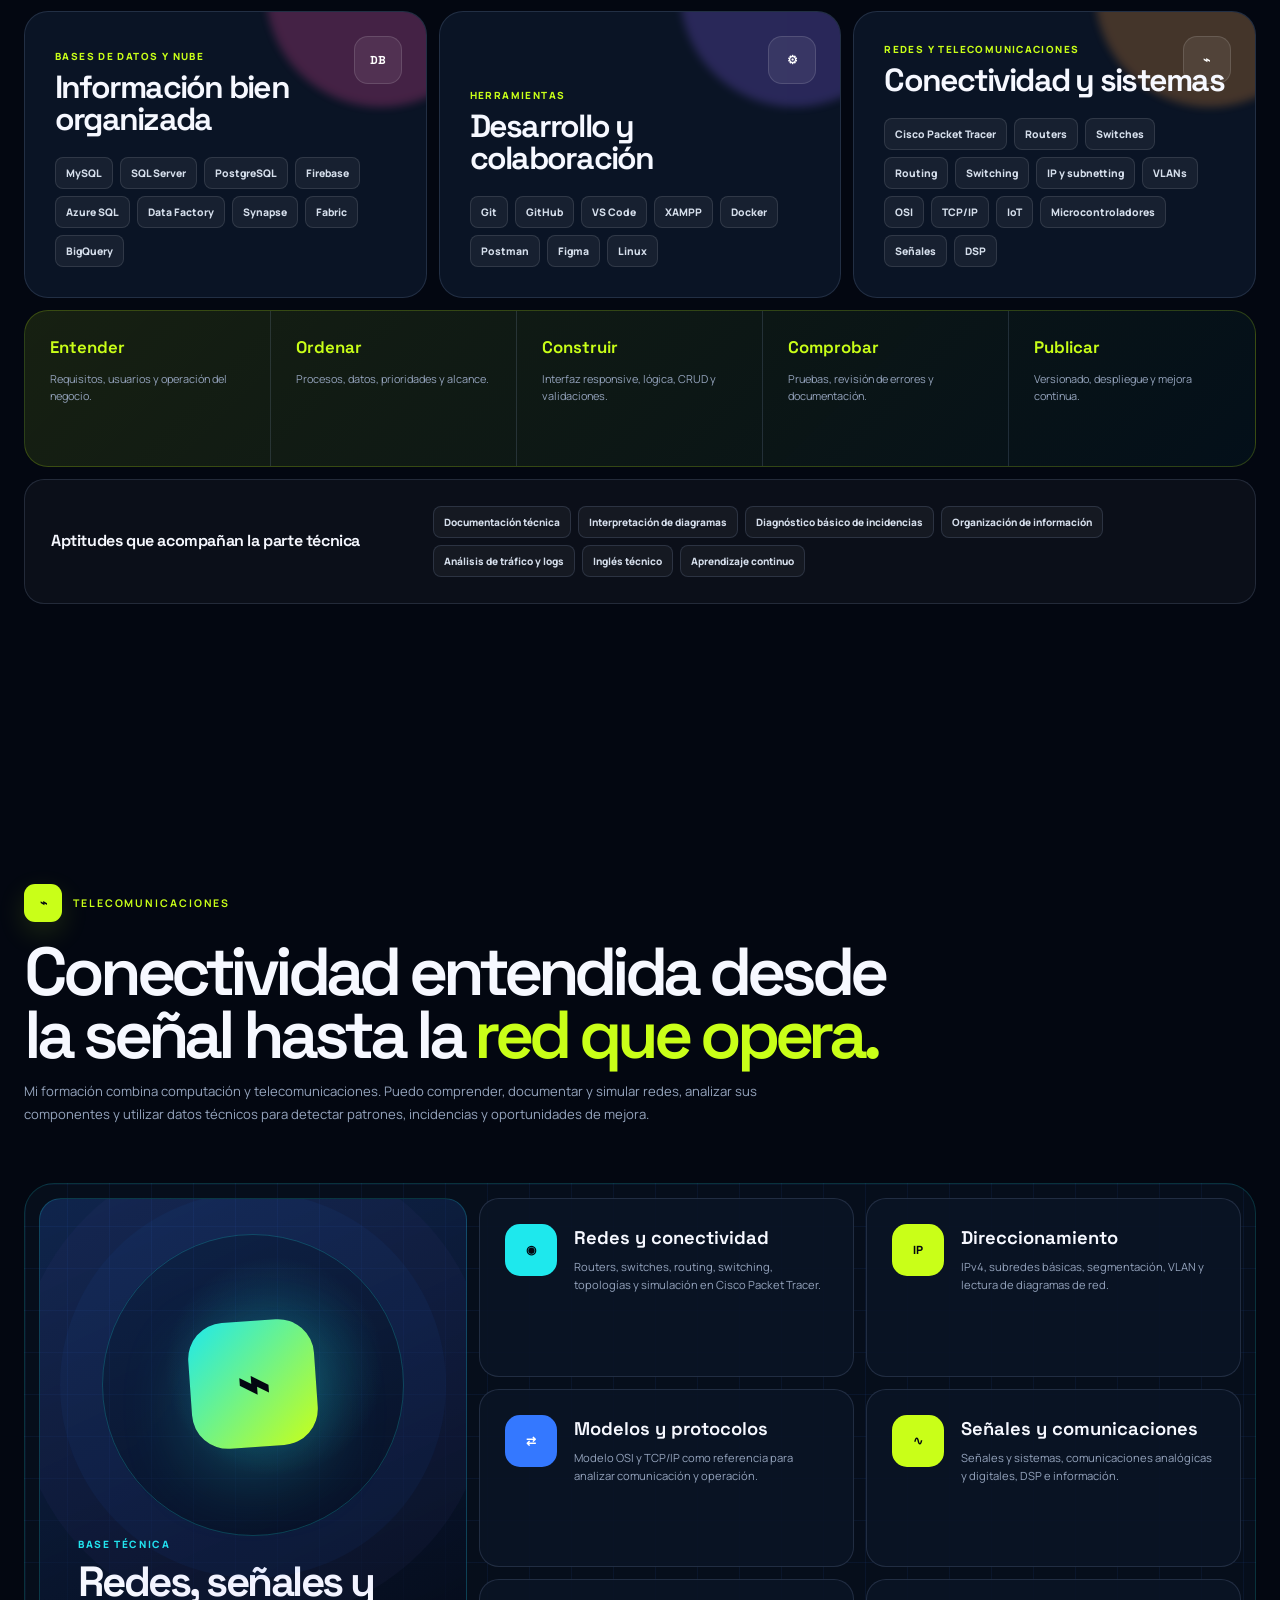
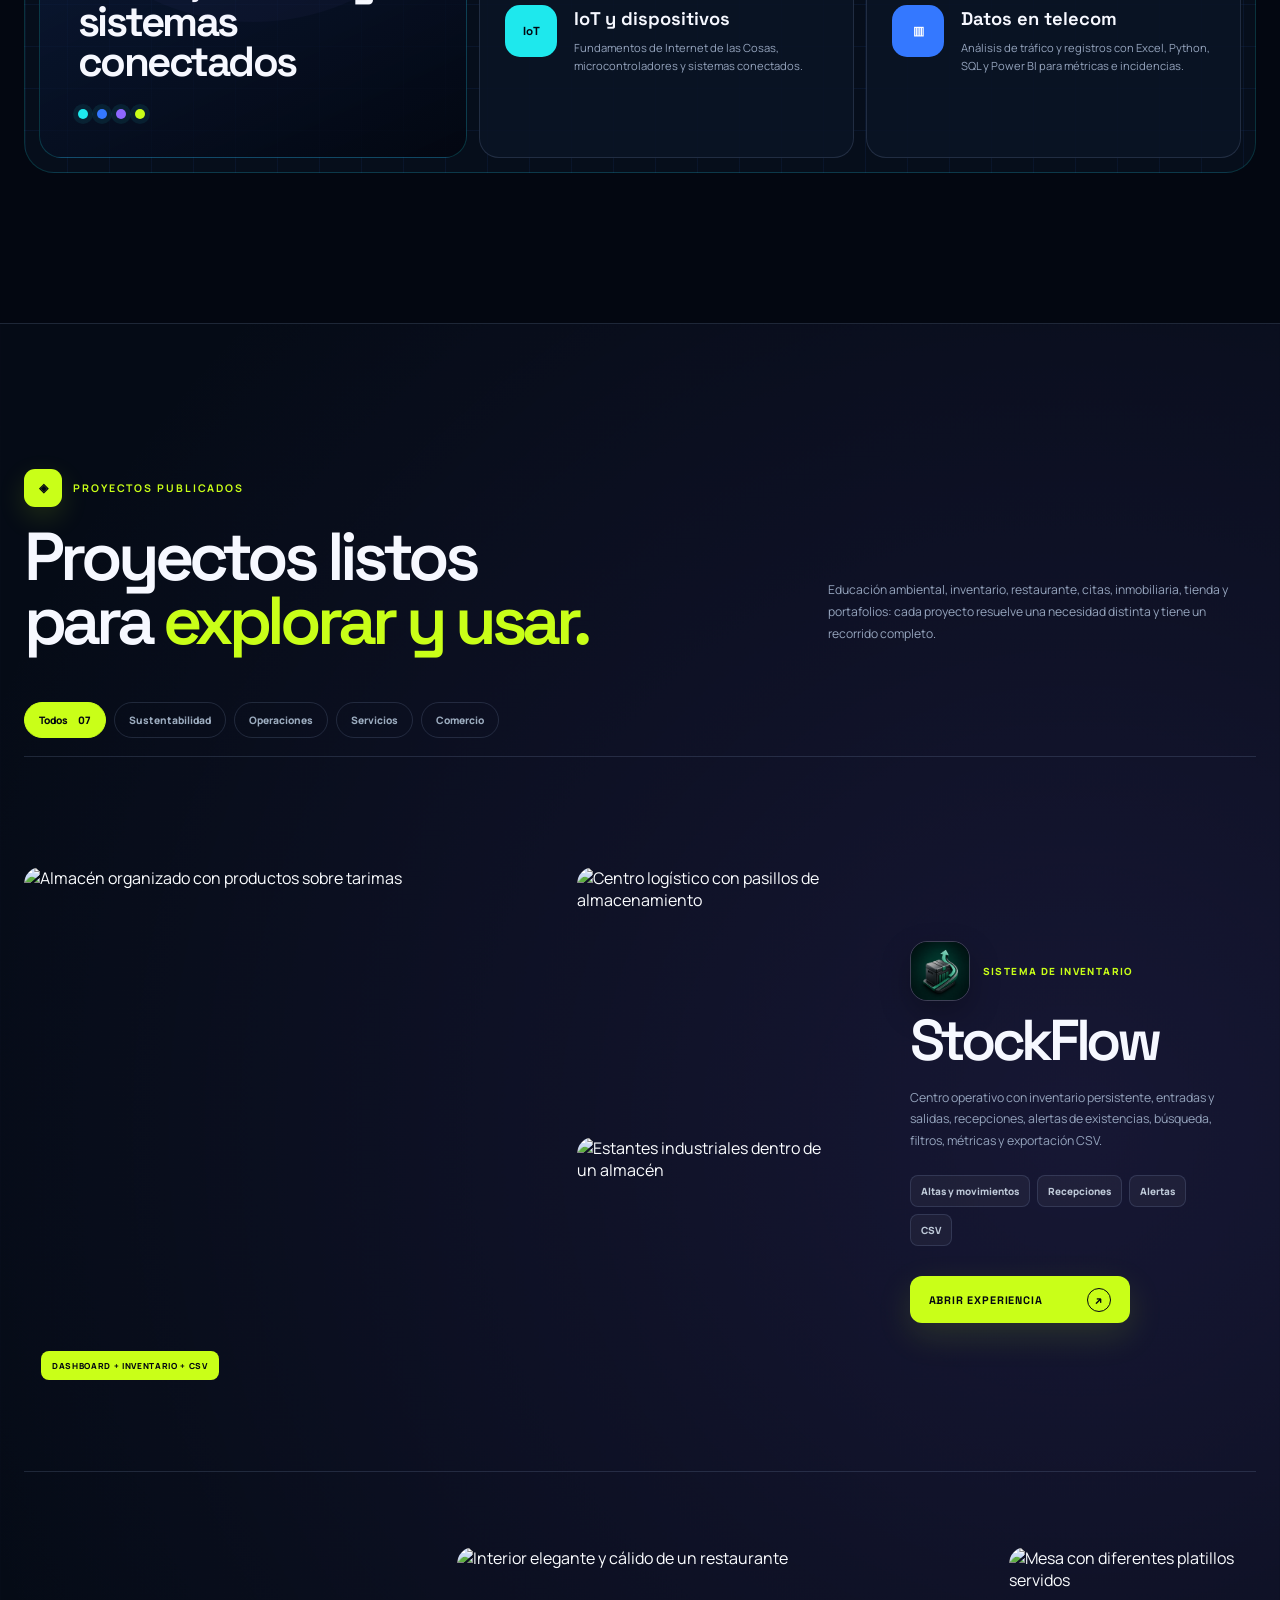
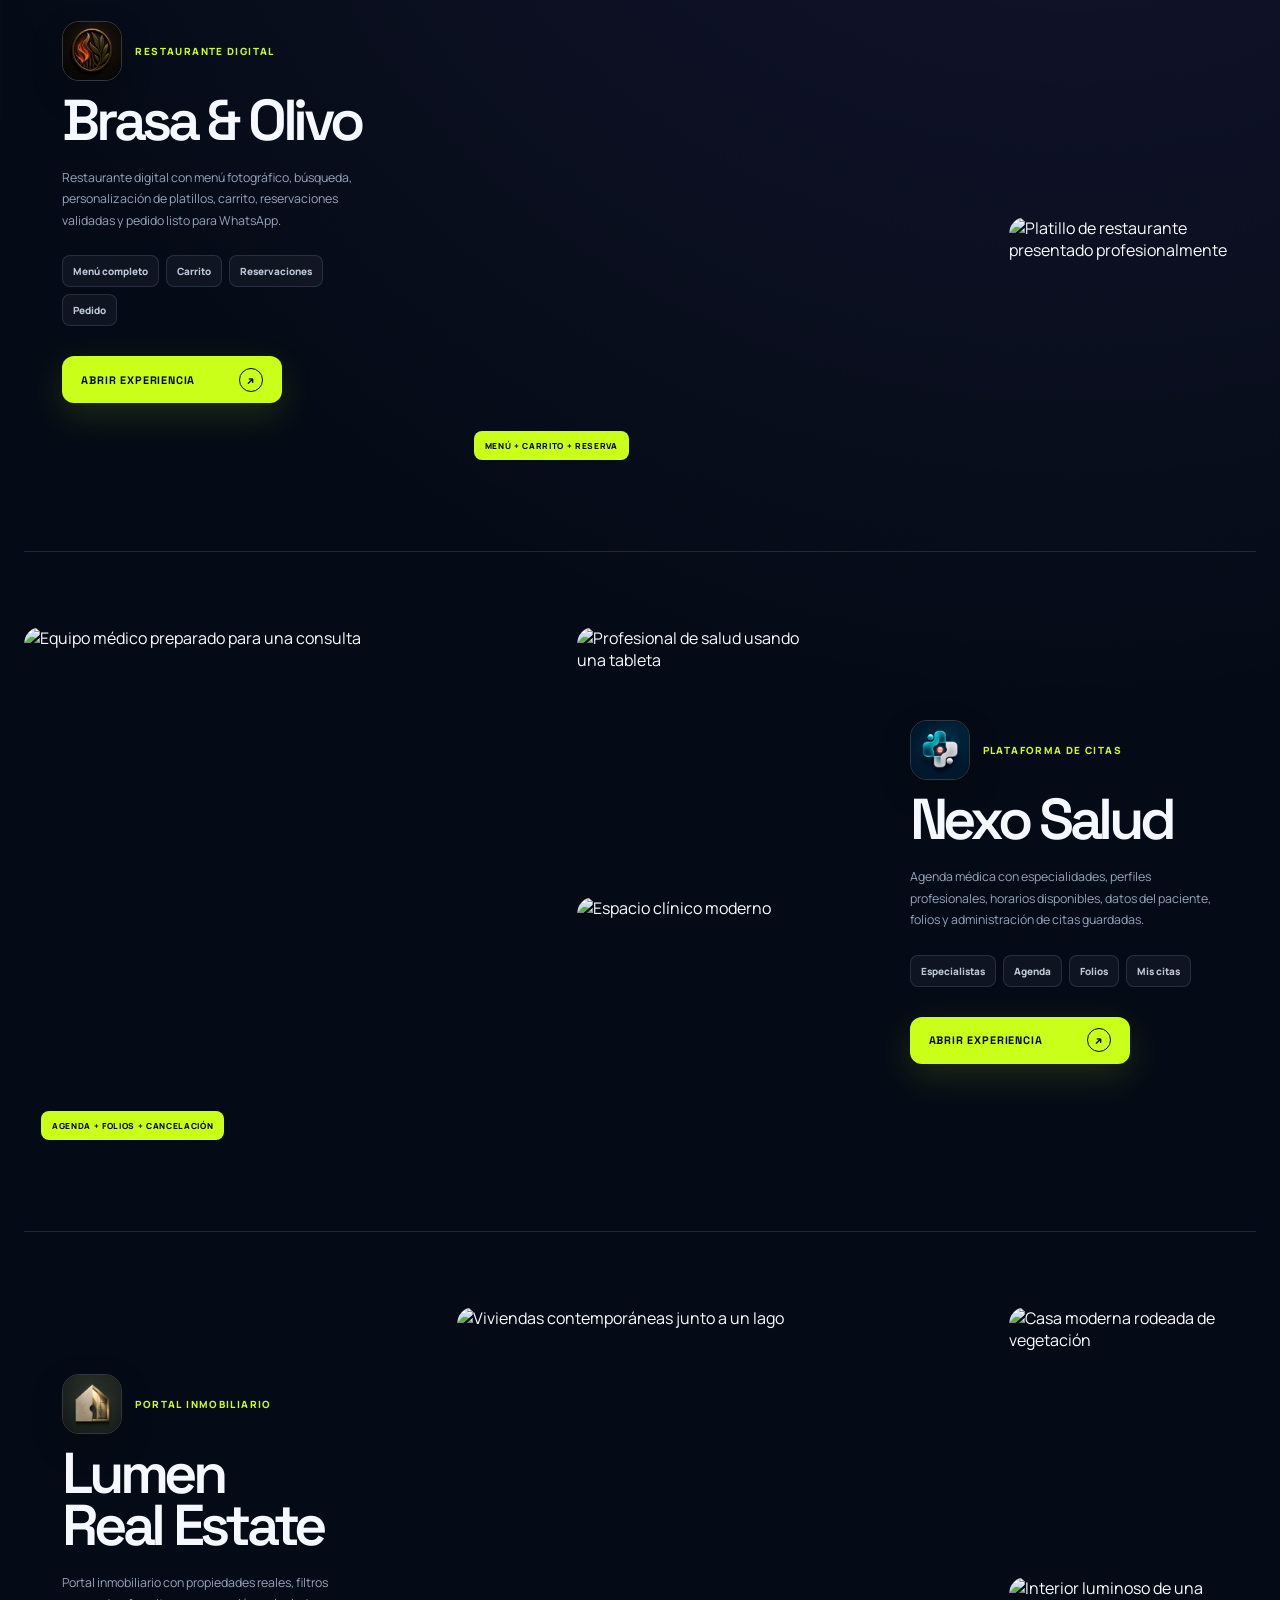
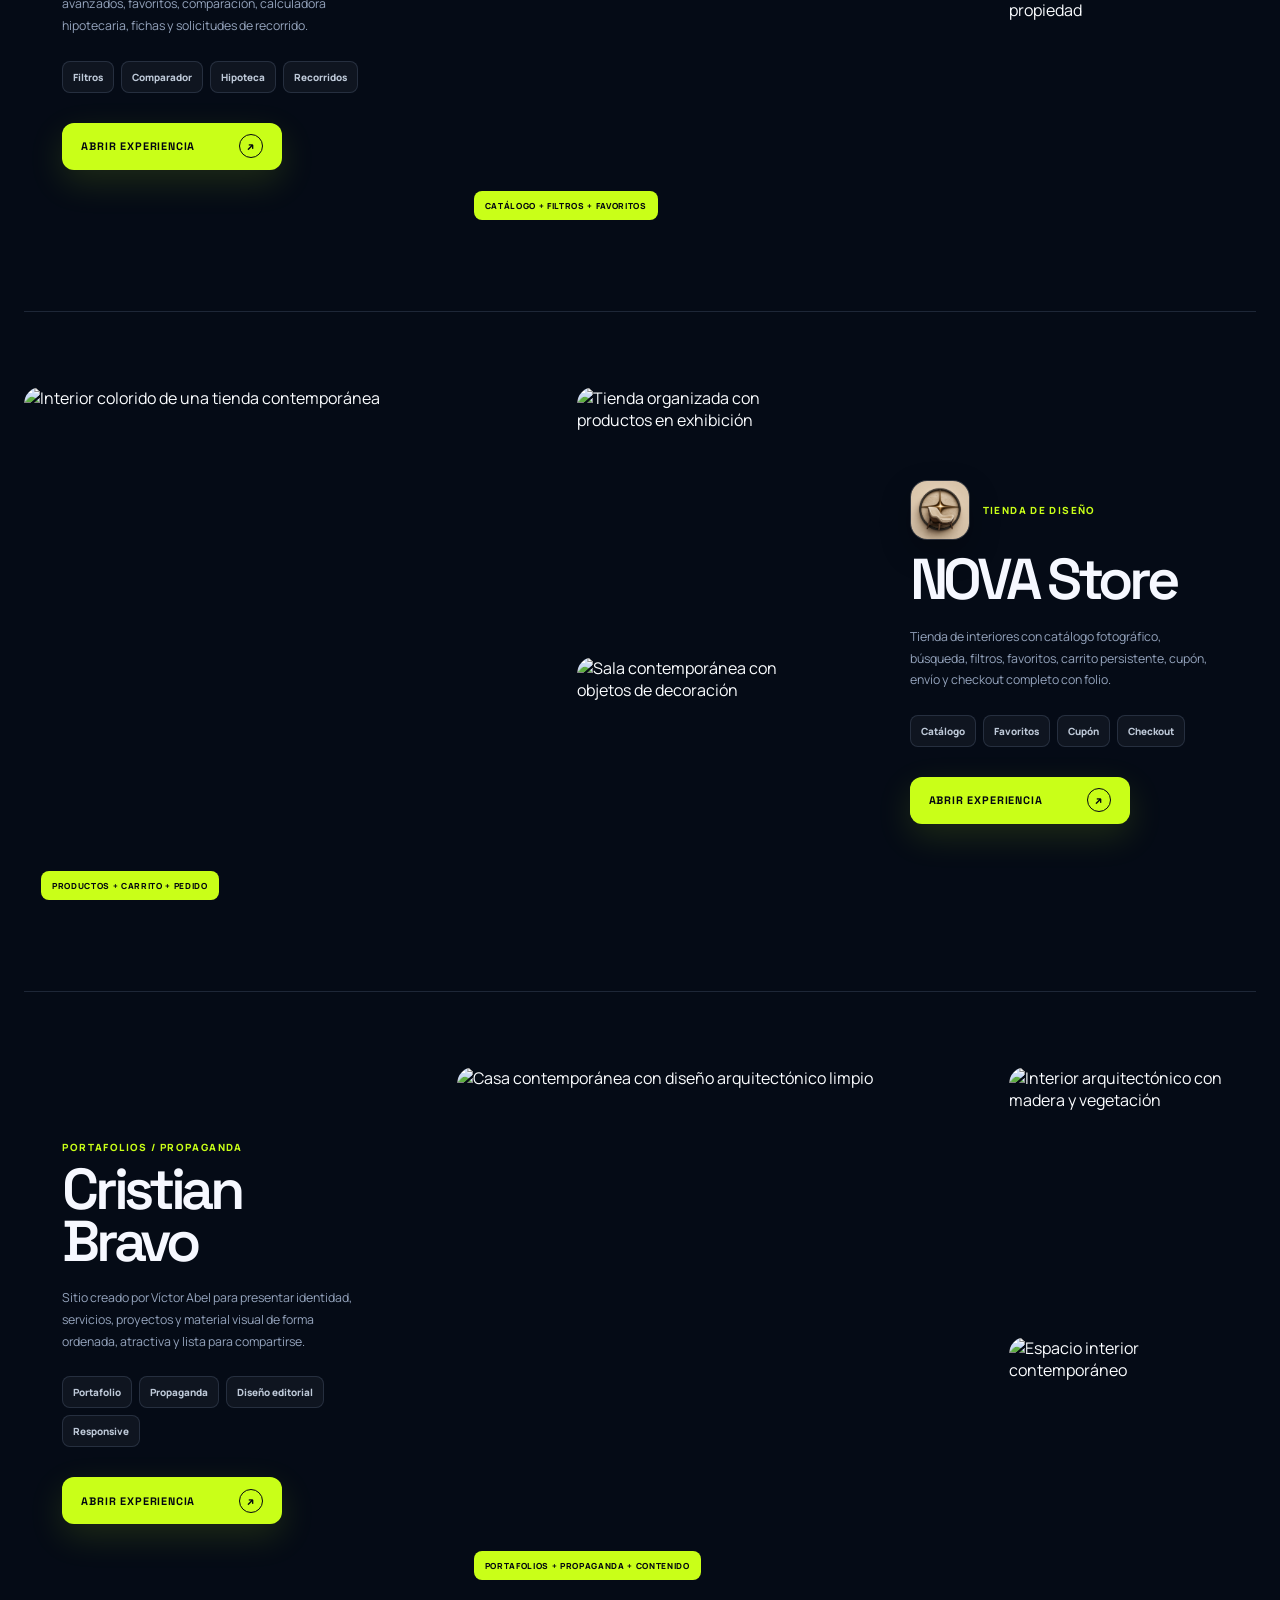
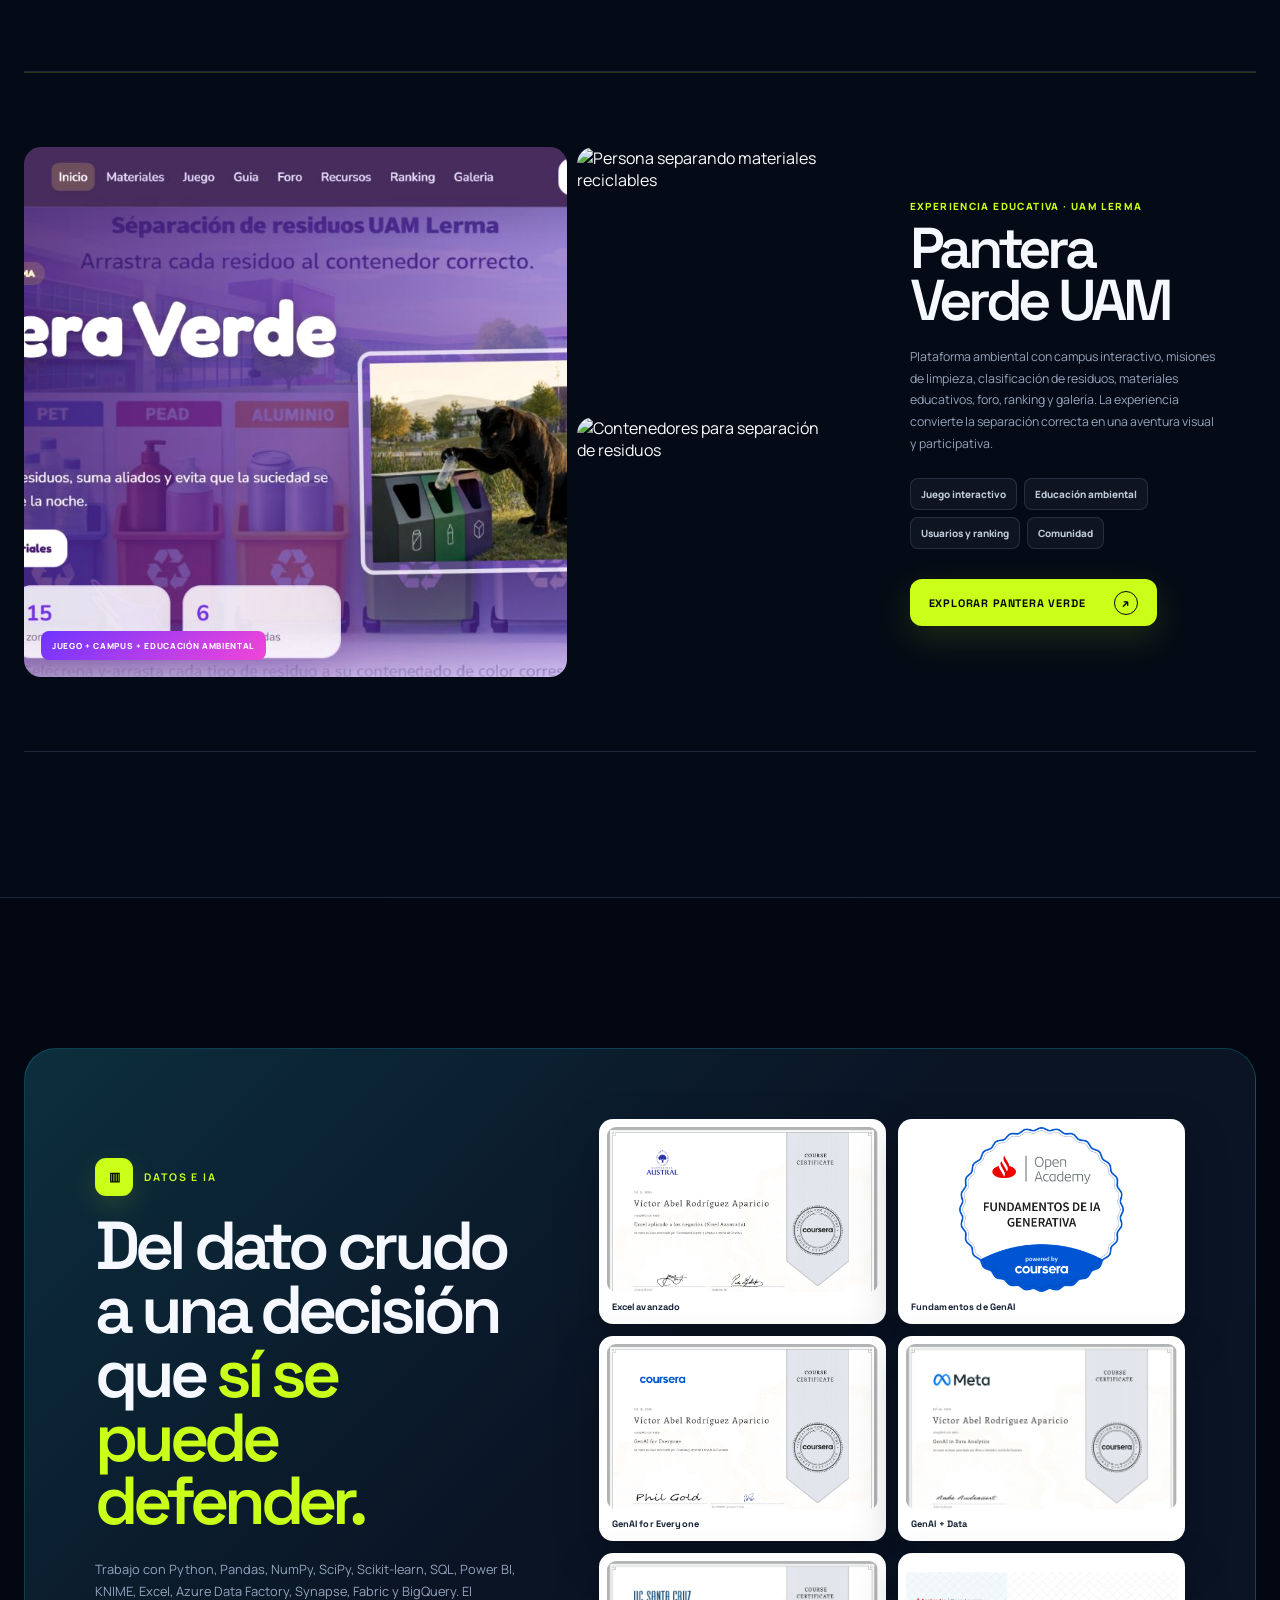
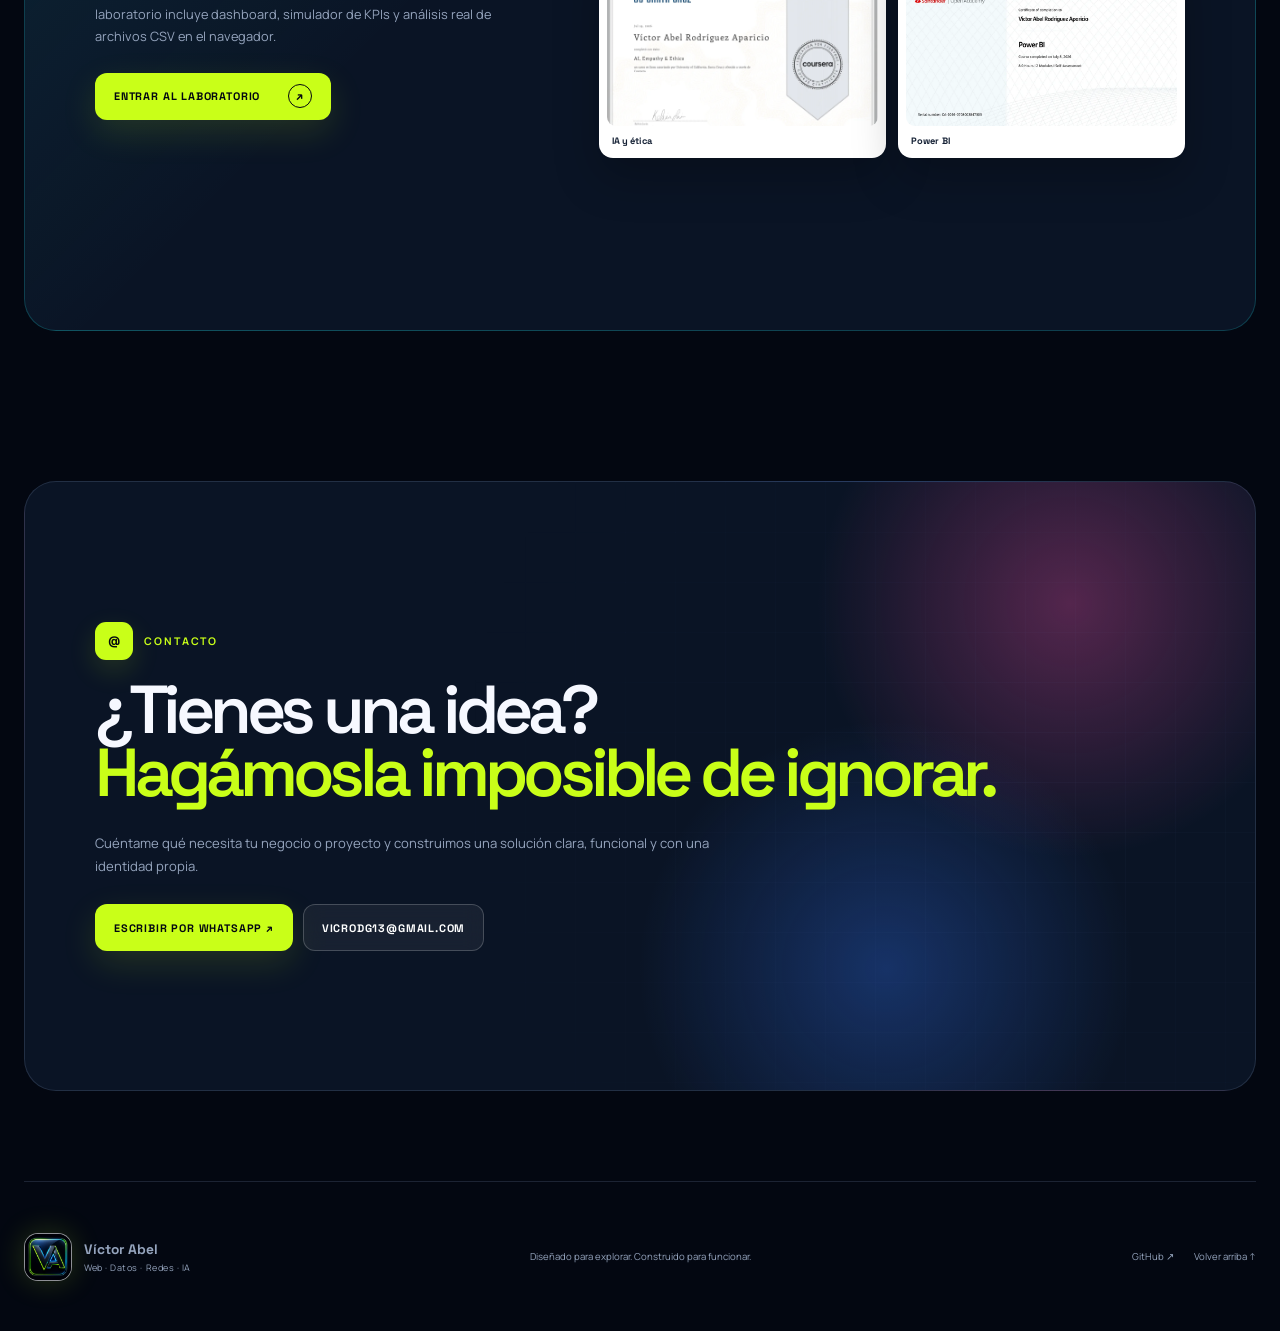
==== commit b166a161: "Alinea secciones y añade telecomunicaciones" ====
--- a/index.html
+++ b/index.html
@@ -35,6 +35,7 @@
     <nav class="main-menu" id="main-menu" aria-label="Navegación principal">
       <a href="#perfil">Perfil</a>
       <a href="#herramientas">Herramientas</a>
+      <a href="#telecomunicaciones">Telecom</a>
       <a href="#proyectos">Proyectos</a>
       <a href="#datos">Datos</a>
       <a href="#contacto">Contacto</a>
@@ -62,7 +63,7 @@
       </div>
       <div class="hero-index" aria-label="Resumen del portafolio">
         <div><strong>07</strong><span>Proyectos en línea</span></div>
-        <div><strong>06</strong><span>Áreas de trabajo</span></div>
+        <div><strong>07</strong><span>Áreas de trabajo</span></div>
         <div><strong>10</strong><span>Credenciales</span></div>
       </div>
       <a class="scroll-cue" href="#indice"><span></span> DESLIZA PARA EXPLORAR</a>
@@ -77,6 +78,7 @@
         <a href="#perfil"><strong>Perfil</strong><small>Enfoque y forma de trabajo</small><b>↘</b></a>
         <a href="#trayectoria"><strong>Trayectoria</strong><small>Experiencia y formación</small><b>↘</b></a>
         <a href="#herramientas"><strong>Herramientas</strong><small>Tecnologías y metodología</small><b>↘</b></a>
+        <a href="#telecomunicaciones"><strong>Telecomunicaciones</strong><small>Redes, señales y conectividad</small><b>↘</b></a>
         <a href="#proyectos"><strong>Experiencias</strong><small>Siete proyectos publicados</small><b>↘</b></a>
         <a href="#datos"><strong>Datos e IA</strong><small>Laboratorio y certificados</small><b>↘</b></a>
         <a href="#contacto"><strong>Contacto</strong><small>Construyamos algo</small><b>↘</b></a>
@@ -85,7 +87,7 @@
 
     <section class="profile section-shell" id="perfil" aria-labelledby="profile-title">
       <div class="section-intro reveal">
-        <p class="overline">PERFIL</p>
+        <p class="section-label"><span aria-hidden="true">◎</span><b>PERFIL</b></p>
         <h2 id="profile-title">Tecnología que primero se entiende y luego <span>se recuerda.</span></h2>
       </div>
       <div class="profile-layout">
@@ -105,7 +107,7 @@
 
     <section class="career section-shell" id="trayectoria" aria-labelledby="career-title">
       <div class="section-intro reveal">
-        <p class="overline">TRAYECTORIA</p>
+        <p class="section-label"><span aria-hidden="true">↗</span><b>TRAYECTORIA</b></p>
         <h2 id="career-title">Experiencia técnica con contexto de <span>negocio real.</span></h2>
       </div>
       <div class="career-grid">
@@ -124,7 +126,7 @@
 
     <section class="toolkit section-shell" id="herramientas" aria-labelledby="toolkit-title">
       <div class="section-intro reveal">
-        <p class="overline">HERRAMIENTAS Y FORMA DE TRABAJO</p>
+        <p class="section-label"><span aria-hidden="true">{ }</span><b>HERRAMIENTAS Y FORMA DE TRABAJO</b></p>
         <h2 id="toolkit-title">Tecnologías concretas para construir, analizar y <span>poner en marcha.</span></h2>
         <p>No me limito a diseñar pantallas. Puedo trabajar desde la estructura de datos y la lógica del sistema hasta la experiencia visual, la conectividad, las pruebas y la publicación.</p>
       </div>
@@ -173,10 +175,34 @@
       </div>
     </section>
 
+    <section class="telecom section-shell" id="telecomunicaciones" aria-labelledby="telecom-title">
+      <div class="section-intro reveal">
+        <p class="section-label"><span aria-hidden="true">⌁</span><b>TELECOMUNICACIONES</b></p>
+        <h2 id="telecom-title">Conectividad entendida desde la señal hasta la <span>red que opera.</span></h2>
+        <p>Mi formación combina computación y telecomunicaciones. Puedo comprender, documentar y simular redes, analizar sus componentes y utilizar datos técnicos para detectar patrones, incidencias y oportunidades de mejora.</p>
+      </div>
+      <div class="telecom-stage reveal">
+        <div class="telecom-core">
+          <span class="telecom-core-icon" aria-hidden="true">⌁</span>
+          <p>BASE TÉCNICA</p>
+          <h3>Redes, señales y sistemas conectados</h3>
+          <div class="telecom-path" aria-hidden="true"><i></i><i></i><i></i><i></i></div>
+        </div>
+        <div class="telecom-grid">
+          <article><span aria-hidden="true">◉</span><div><h3>Redes y conectividad</h3><p>Routers, switches, routing, switching, topologías y simulación en Cisco Packet Tracer.</p></div></article>
+          <article><span aria-hidden="true">IP</span><div><h3>Direccionamiento</h3><p>IPv4, subredes básicas, segmentación, VLAN y lectura de diagramas de red.</p></div></article>
+          <article><span aria-hidden="true">⇄</span><div><h3>Modelos y protocolos</h3><p>Modelo OSI y TCP/IP como referencia para analizar comunicación y operación.</p></div></article>
+          <article><span aria-hidden="true">∿</span><div><h3>Señales y comunicaciones</h3><p>Señales y sistemas, comunicaciones analógicas y digitales, DSP e información.</p></div></article>
+          <article><span aria-hidden="true">IoT</span><div><h3>IoT y dispositivos</h3><p>Fundamentos de Internet de las Cosas, microcontroladores y sistemas conectados.</p></div></article>
+          <article><span aria-hidden="true">▥</span><div><h3>Datos en telecom</h3><p>Análisis de tráfico y registros con Excel, Python, SQL y Power BI para métricas e incidencias.</p></div></article>
+        </div>
+      </div>
+    </section>
+
     <section class="projects" id="proyectos" aria-labelledby="projects-title">
       <div class="section-shell projects-head reveal">
         <div>
-          <p class="overline">PROYECTOS PUBLICADOS</p>
+          <p class="section-label"><span aria-hidden="true">◈</span><b>PROYECTOS PUBLICADOS</b></p>
           <h2 id="projects-title">Proyectos listos para <span>explorar y usar.</span></h2>
         </div>
         <p>Educación ambiental, inventario, restaurante, citas, inmobiliaria, tienda y portafolios: cada proyecto resuelve una necesidad distinta y tiene un recorrido completo.</p>
@@ -191,6 +217,114 @@
       </div>
 
       <div class="project-directory section-shell">
+        <article class="project-case reveal" data-project-id="inventario" data-category="operations">
+          <div class="case-gallery gallery-stock">
+            <img class="gallery-main" src="https://images.unsplash.com/photo-1721937127582-ed331de95a04?auto=format&amp;fit=crop&amp;w=1500&amp;q=84" alt="Almacén organizado con productos sobre tarimas" loading="lazy">
+            <img src="https://images.unsplash.com/photo-1586528116311-ad8dd3c8310d?auto=format&amp;fit=crop&amp;w=800&amp;q=80" alt="Centro logístico con pasillos de almacenamiento" loading="lazy">
+            <img src="https://images.unsplash.com/photo-1553413077-190dd305871c?auto=format&amp;fit=crop&amp;w=800&amp;q=80" alt="Estantes industriales dentro de un almacén" loading="lazy">
+            <span class="gallery-label">DASHBOARD + INVENTARIO + CSV</span>
+          </div>
+          <div class="case-copy">
+            <div class="case-brandline"><img src="assets/project-icons/stockflow.png" alt="Icono de StockFlow"><p class="case-type">SISTEMA DE INVENTARIO</p></div>
+            <h3>StockFlow</h3>
+            <p>Centro operativo con inventario persistente, entradas y salidas, recepciones, alertas de existencias, búsqueda, filtros, métricas y exportación CSV.</p>
+            <div class="case-features"><span>Altas y movimientos</span><span>Recepciones</span><span>Alertas</span><span>CSV</span></div>
+            <div class="case-actions">
+              <a class="button button-primary" href="https://victorabel777.github.io/stockflow-inventario/" target="_blank" rel="noopener">Abrir experiencia <span>↗</span></a>
+            </div>
+          </div>
+        </article>
+
+        <article class="project-case reverse reveal" data-project-id="restaurante" data-category="commerce service">
+          <div class="case-gallery gallery-food">
+            <img class="gallery-main" src="https://images.unsplash.com/photo-1564350908581-4e7df28dab7e?auto=format&amp;fit=crop&amp;w=1500&amp;q=84" alt="Interior elegante y cálido de un restaurante" loading="lazy">
+            <img src="https://images.unsplash.com/photo-1504674900247-0877df9cc836?auto=format&amp;fit=crop&amp;w=800&amp;q=80" alt="Mesa con diferentes platillos servidos" loading="lazy">
+            <img src="https://images.unsplash.com/photo-1414235077428-338989a2e8c0?auto=format&amp;fit=crop&amp;w=800&amp;q=80" alt="Platillo de restaurante presentado profesionalmente" loading="lazy">
+            <span class="gallery-label">MENÚ + CARRITO + RESERVA</span>
+          </div>
+          <div class="case-copy">
+            <div class="case-brandline"><img src="assets/project-icons/brasa-olivo.png" alt="Icono de Brasa y Olivo"><p class="case-type">RESTAURANTE DIGITAL</p></div>
+            <h3>Brasa &amp; Olivo</h3>
+            <p>Restaurante digital con menú fotográfico, búsqueda, personalización de platillos, carrito, reservaciones validadas y pedido listo para WhatsApp.</p>
+            <div class="case-features"><span>Menú completo</span><span>Carrito</span><span>Reservaciones</span><span>Pedido</span></div>
+            <div class="case-actions">
+              <a class="button button-primary" href="https://victorabel777.github.io/brasa-olivo-restaurante/" target="_blank" rel="noopener">Abrir experiencia <span>↗</span></a>
+            </div>
+          </div>
+        </article>
+
+        <article class="project-case reveal" data-project-id="citas" data-category="service">
+          <div class="case-gallery gallery-health">
+            <img class="gallery-main" src="https://images.unsplash.com/photo-1700832082152-0416a3ee5e60?auto=format&amp;fit=crop&amp;w=1500&amp;q=84" alt="Equipo médico preparado para una consulta" loading="lazy">
+            <img src="https://images.unsplash.com/photo-1576091160399-112ba8d25d1d?auto=format&amp;fit=crop&amp;w=800&amp;q=80" alt="Profesional de salud usando una tableta" loading="lazy">
+            <img src="https://images.unsplash.com/photo-1551076805-e1869033e561?auto=format&amp;fit=crop&amp;w=800&amp;q=80" alt="Espacio clínico moderno" loading="lazy">
+            <span class="gallery-label">AGENDA + FOLIOS + CANCELACIÓN</span>
+          </div>
+          <div class="case-copy">
+            <div class="case-brandline"><img src="assets/project-icons/nexo-salud.png" alt="Icono de Nexo Salud"><p class="case-type">PLATAFORMA DE CITAS</p></div>
+            <h3>Nexo Salud</h3>
+            <p>Agenda médica con especialidades, perfiles profesionales, horarios disponibles, datos del paciente, folios y administración de citas guardadas.</p>
+            <div class="case-features"><span>Especialistas</span><span>Agenda</span><span>Folios</span><span>Mis citas</span></div>
+            <div class="case-actions">
+              <a class="button button-primary" href="https://victorabel777.github.io/nexo-salud-citas/" target="_blank" rel="noopener">Abrir experiencia <span>↗</span></a>
+            </div>
+          </div>
+        </article>
+
+        <article class="project-case reverse reveal" data-project-id="inmobiliaria" data-category="service commerce">
+          <div class="case-gallery gallery-estate">
+            <img class="gallery-main" src="https://images.unsplash.com/photo-1760473537243-72168ffd273c?auto=format&amp;fit=crop&amp;w=1500&amp;q=84" alt="Viviendas contemporáneas junto a un lago" loading="lazy">
+            <img src="https://images.unsplash.com/photo-1600585154340-be6161a56a0c?auto=format&amp;fit=crop&amp;w=800&amp;q=80" alt="Casa moderna rodeada de vegetación" loading="lazy">
+            <img src="https://images.unsplash.com/photo-1600566753190-17f0baa2a6c3?auto=format&amp;fit=crop&amp;w=800&amp;q=80" alt="Interior luminoso de una propiedad" loading="lazy">
+            <span class="gallery-label">CATÁLOGO + FILTROS + FAVORITOS</span>
+          </div>
+          <div class="case-copy">
+            <div class="case-brandline"><img src="assets/project-icons/lumen.png" alt="Icono de Lumen Real Estate"><p class="case-type">PORTAL INMOBILIARIO</p></div>
+            <h3>Lumen Real Estate</h3>
+            <p>Portal inmobiliario con propiedades reales, filtros avanzados, favoritos, comparación, calculadora hipotecaria, fichas y solicitudes de recorrido.</p>
+            <div class="case-features"><span>Filtros</span><span>Comparador</span><span>Hipoteca</span><span>Recorridos</span></div>
+            <div class="case-actions">
+              <a class="button button-primary" href="https://victorabel777.github.io/lumen-real-estate/" target="_blank" rel="noopener">Abrir experiencia <span>↗</span></a>
+            </div>
+          </div>
+        </article>
+
+        <article class="project-case reveal" data-project-id="tienda" data-category="commerce">
+          <div class="case-gallery gallery-store">
+            <img class="gallery-main" src="https://images.unsplash.com/photo-1570109635237-4653cebfb9bb?auto=format&amp;fit=crop&amp;w=1500&amp;q=84" alt="Interior colorido de una tienda contemporánea" loading="lazy">
+            <img src="https://images.unsplash.com/photo-1441986300917-64674bd600d8?auto=format&amp;fit=crop&amp;w=800&amp;q=80" alt="Tienda organizada con productos en exhibición" loading="lazy">
+            <img src="https://images.unsplash.com/photo-1484101403633-562f891dc89a?auto=format&amp;fit=crop&amp;w=800&amp;q=80" alt="Sala contemporánea con objetos de decoración" loading="lazy">
+            <span class="gallery-label">PRODUCTOS + CARRITO + PEDIDO</span>
+          </div>
+          <div class="case-copy">
+            <div class="case-brandline"><img src="assets/project-icons/nova.png" alt="Icono de NOVA Store"><p class="case-type">TIENDA DE DISEÑO</p></div>
+            <h3>NOVA Store</h3>
+            <p>Tienda de interiores con catálogo fotográfico, búsqueda, filtros, favoritos, carrito persistente, cupón, envío y checkout completo con folio.</p>
+            <div class="case-features"><span>Catálogo</span><span>Favoritos</span><span>Cupón</span><span>Checkout</span></div>
+            <div class="case-actions">
+              <a class="button button-primary" href="https://victorabel777.github.io/nova-store/" target="_blank" rel="noopener">Abrir experiencia <span>↗</span></a>
+            </div>
+          </div>
+        </article>
+
+        <article class="project-case reverse reveal" data-project-id="arquitectura" data-category="service">
+          <div class="case-gallery gallery-architecture">
+            <img class="gallery-main" src="https://images.unsplash.com/photo-1487958449943-2429e8be8625?auto=format&amp;fit=crop&amp;w=1500&amp;q=84" alt="Casa contemporánea con diseño arquitectónico limpio" loading="lazy">
+            <img src="https://images.unsplash.com/photo-1497366754035-f200968a6e72?auto=format&amp;fit=crop&amp;w=800&amp;q=80" alt="Interior arquitectónico con madera y vegetación" loading="lazy">
+            <img src="https://images.unsplash.com/photo-1497366811353-6870744d04b2?auto=format&amp;fit=crop&amp;w=800&amp;q=80" alt="Espacio interior contemporáneo" loading="lazy">
+            <span class="gallery-label">PORTAFOLIOS + PROPAGANDA + CONTENIDO</span>
+          </div>
+          <div class="case-copy">
+            <p class="case-type">PORTAFOLIOS / PROPAGANDA</p>
+            <h3>Cristian Bravo</h3>
+            <p>Sitio creado por Víctor Abel para presentar identidad, servicios, proyectos y material visual de forma ordenada, atractiva y lista para compartirse.</p>
+            <div class="case-features"><span>Portafolio</span><span>Propaganda</span><span>Diseño editorial</span><span>Responsive</span></div>
+            <div class="case-actions">
+              <a class="button button-primary" href="https://cristianbravo.kesug.com/?i=1" target="_blank" rel="noopener">Abrir experiencia <span>↗</span></a>
+            </div>
+          </div>
+        </article>
+
         <article class="project-case reveal project-featured" data-project-id="pantera-verde-uam" data-category="sustainability education service">
           <div class="case-gallery gallery-pantera">
             <img class="gallery-main" src="assets/projects/pantera-verde-uam-preview.png" alt="Portada del proyecto interactivo Pantera Verde UAM" loading="lazy">
@@ -208,120 +342,12 @@
             </div>
           </div>
         </article>
-
-        <article class="project-case reveal" data-project-id="inventario" data-category="operations">
-          <div class="case-gallery gallery-stock">
-            <img class="gallery-main" src="https://images.unsplash.com/photo-1721937127582-ed331de95a04?auto=format&amp;fit=crop&amp;w=1500&amp;q=84" alt="Almacén organizado con productos sobre tarimas" loading="lazy">
-            <img src="https://images.unsplash.com/photo-1586528116311-ad8dd3c8310d?auto=format&amp;fit=crop&amp;w=800&amp;q=80" alt="Centro logístico con pasillos de almacenamiento" loading="lazy">
-            <img src="https://images.unsplash.com/photo-1553413077-190dd305871c?auto=format&amp;fit=crop&amp;w=800&amp;q=80" alt="Estantes industriales dentro de un almacén" loading="lazy">
-            <span class="gallery-label">DASHBOARD + INVENTARIO + CSV</span>
-          </div>
-          <div class="case-copy">
-            <p class="case-type">SISTEMA DE INVENTARIO</p>
-            <h3>StockFlow</h3>
-            <p>Centro operativo con inventario persistente, entradas y salidas, recepciones, alertas de existencias, búsqueda, filtros, métricas y exportación CSV.</p>
-            <div class="case-features"><span>Altas y movimientos</span><span>Recepciones</span><span>Alertas</span><span>CSV</span></div>
-            <div class="case-actions">
-              <a class="button button-primary" href="https://victorabel777.github.io/stockflow-inventario/" target="_blank" rel="noopener">Abrir experiencia <span>↗</span></a>
-            </div>
-          </div>
-        </article>
-
-        <article class="project-case reverse reveal" data-project-id="restaurante" data-category="commerce service">
-          <div class="case-gallery gallery-food">
-            <img class="gallery-main" src="https://images.unsplash.com/photo-1564350908581-4e7df28dab7e?auto=format&amp;fit=crop&amp;w=1500&amp;q=84" alt="Interior elegante y cálido de un restaurante" loading="lazy">
-            <img src="https://images.unsplash.com/photo-1504674900247-0877df9cc836?auto=format&amp;fit=crop&amp;w=800&amp;q=80" alt="Mesa con diferentes platillos servidos" loading="lazy">
-            <img src="https://images.unsplash.com/photo-1414235077428-338989a2e8c0?auto=format&amp;fit=crop&amp;w=800&amp;q=80" alt="Platillo de restaurante presentado profesionalmente" loading="lazy">
-            <span class="gallery-label">MENÚ + CARRITO + RESERVA</span>
-          </div>
-          <div class="case-copy">
-            <p class="case-type">RESTAURANTE DIGITAL</p>
-            <h3>Brasa &amp; Olivo</h3>
-            <p>Restaurante digital con menú fotográfico, búsqueda, personalización de platillos, carrito, reservaciones validadas y pedido listo para WhatsApp.</p>
-            <div class="case-features"><span>Menú completo</span><span>Carrito</span><span>Reservaciones</span><span>Pedido</span></div>
-            <div class="case-actions">
-              <a class="button button-primary" href="https://victorabel777.github.io/brasa-olivo-restaurante/" target="_blank" rel="noopener">Abrir experiencia <span>↗</span></a>
-            </div>
-          </div>
-        </article>
-
-        <article class="project-case reveal" data-project-id="citas" data-category="service">
-          <div class="case-gallery gallery-health">
-            <img class="gallery-main" src="https://images.unsplash.com/photo-1700832082152-0416a3ee5e60?auto=format&amp;fit=crop&amp;w=1500&amp;q=84" alt="Equipo médico preparado para una consulta" loading="lazy">
-            <img src="https://images.unsplash.com/photo-1576091160399-112ba8d25d1d?auto=format&amp;fit=crop&amp;w=800&amp;q=80" alt="Profesional de salud usando una tableta" loading="lazy">
-            <img src="https://images.unsplash.com/photo-1551076805-e1869033e561?auto=format&amp;fit=crop&amp;w=800&amp;q=80" alt="Espacio clínico moderno" loading="lazy">
-            <span class="gallery-label">AGENDA + FOLIOS + CANCELACIÓN</span>
-          </div>
-          <div class="case-copy">
-            <p class="case-type">PLATAFORMA DE CITAS</p>
-            <h3>Nexo Salud</h3>
-            <p>Agenda médica con especialidades, perfiles profesionales, horarios disponibles, datos del paciente, folios y administración de citas guardadas.</p>
-            <div class="case-features"><span>Especialistas</span><span>Agenda</span><span>Folios</span><span>Mis citas</span></div>
-            <div class="case-actions">
-              <a class="button button-primary" href="https://victorabel777.github.io/nexo-salud-citas/" target="_blank" rel="noopener">Abrir experiencia <span>↗</span></a>
-            </div>
-          </div>
-        </article>
-
-        <article class="project-case reverse reveal" data-project-id="inmobiliaria" data-category="service commerce">
-          <div class="case-gallery gallery-estate">
-            <img class="gallery-main" src="https://images.unsplash.com/photo-1760473537243-72168ffd273c?auto=format&amp;fit=crop&amp;w=1500&amp;q=84" alt="Viviendas contemporáneas junto a un lago" loading="lazy">
-            <img src="https://images.unsplash.com/photo-1600585154340-be6161a56a0c?auto=format&amp;fit=crop&amp;w=800&amp;q=80" alt="Casa moderna rodeada de vegetación" loading="lazy">
-            <img src="https://images.unsplash.com/photo-1600566753190-17f0baa2a6c3?auto=format&amp;fit=crop&amp;w=800&amp;q=80" alt="Interior luminoso de una propiedad" loading="lazy">
-            <span class="gallery-label">CATÁLOGO + FILTROS + FAVORITOS</span>
-          </div>
-          <div class="case-copy">
-            <p class="case-type">PORTAL INMOBILIARIO</p>
-            <h3>Lumen Real Estate</h3>
-            <p>Portal inmobiliario con propiedades reales, filtros avanzados, favoritos, comparación, calculadora hipotecaria, fichas y solicitudes de recorrido.</p>
-            <div class="case-features"><span>Filtros</span><span>Comparador</span><span>Hipoteca</span><span>Recorridos</span></div>
-            <div class="case-actions">
-              <a class="button button-primary" href="https://victorabel777.github.io/lumen-real-estate/" target="_blank" rel="noopener">Abrir experiencia <span>↗</span></a>
-            </div>
-          </div>
-        </article>
-
-        <article class="project-case reveal" data-project-id="tienda" data-category="commerce">
-          <div class="case-gallery gallery-store">
-            <img class="gallery-main" src="https://images.unsplash.com/photo-1570109635237-4653cebfb9bb?auto=format&amp;fit=crop&amp;w=1500&amp;q=84" alt="Interior colorido de una tienda contemporánea" loading="lazy">
-            <img src="https://images.unsplash.com/photo-1441986300917-64674bd600d8?auto=format&amp;fit=crop&amp;w=800&amp;q=80" alt="Tienda organizada con productos en exhibición" loading="lazy">
-            <img src="https://images.unsplash.com/photo-1484101403633-562f891dc89a?auto=format&amp;fit=crop&amp;w=800&amp;q=80" alt="Sala contemporánea con objetos de decoración" loading="lazy">
-            <span class="gallery-label">PRODUCTOS + CARRITO + PEDIDO</span>
-          </div>
-          <div class="case-copy">
-            <p class="case-type">TIENDA DE DISEÑO</p>
-            <h3>NOVA Store</h3>
-            <p>Tienda de interiores con catálogo fotográfico, búsqueda, filtros, favoritos, carrito persistente, cupón, envío y checkout completo con folio.</p>
-            <div class="case-features"><span>Catálogo</span><span>Favoritos</span><span>Cupón</span><span>Checkout</span></div>
-            <div class="case-actions">
-              <a class="button button-primary" href="https://victorabel777.github.io/nova-store/" target="_blank" rel="noopener">Abrir experiencia <span>↗</span></a>
-            </div>
-          </div>
-        </article>
-
-        <article class="project-case reverse reveal" data-project-id="arquitectura" data-category="service">
-          <div class="case-gallery gallery-architecture">
-            <img class="gallery-main" src="https://images.unsplash.com/photo-1487958449943-2429e8be8625?auto=format&amp;fit=crop&amp;w=1500&amp;q=84" alt="Casa contemporánea con diseño arquitectónico limpio" loading="lazy">
-            <img src="https://images.unsplash.com/photo-1497366754035-f200968a6e72?auto=format&amp;fit=crop&amp;w=800&amp;q=80" alt="Interior arquitectónico con madera y vegetación" loading="lazy">
-            <img src="https://images.unsplash.com/photo-1497366811353-6870744d04b2?auto=format&amp;fit=crop&amp;w=800&amp;q=80" alt="Espacio interior contemporáneo" loading="lazy">
-            <span class="gallery-label">PORTAFOLIOS + PROPAGANDA + CONTENIDO</span>
-          </div>
-          <div class="case-copy">
-            <p class="case-type">PORTAFOLIOS / PROPAGANDA</p>
-            <h3>Cristian Bravo</h3>
-            <p>Sitio creado por Víctor Abel para presentar identidad, servicios, proyectos y material visual de forma ordenada, atractiva y lista para compartirse.</p>
-            <div class="case-features"><span>Portafolio</span><span>Propaganda</span><span>Diseño editorial</span><span>Responsive</span></div>
-            <div class="case-actions">
-              <a class="button button-primary" href="https://cristianbravo.kesug.com/?i=1" target="_blank" rel="noopener">Abrir experiencia <span>↗</span></a>
-            </div>
-          </div>
-        </article>
       </div>
     </section>
 
     <section class="data-showcase section-shell" id="datos" aria-labelledby="data-title">
       <div class="data-copy reveal">
-        <p class="overline">DATOS E IA</p>
+        <p class="section-label"><span aria-hidden="true">▥</span><b>DATOS E IA</b></p>
         <h2 id="data-title">Del dato crudo a una decisión que <span>sí se puede defender.</span></h2>
         <p>Trabajo con Python, Pandas, NumPy, SciPy, Scikit-learn, SQL, Power BI, KNIME, Excel, Azure Data Factory, Synapse, Fabric y BigQuery. El laboratorio incluye dashboard, simulador de KPIs y análisis real de archivos CSV en el navegador.</p>
         <a class="button button-primary" href="analisis-datos/">Entrar al laboratorio <span>↗</span></a>
@@ -342,7 +368,7 @@
     <section class="contact section-shell" id="contacto" aria-labelledby="contact-title">
       <div class="contact-card reveal">
         <div class="contact-grid" aria-hidden="true"></div>
-        <p class="overline">CONTACTO</p>
+        <p class="section-label"><span aria-hidden="true">@</span><b>CONTACTO</b></p>
         <h2 id="contact-title">¿Tienes una idea?<br><span>Hagámosla imposible de ignorar.</span></h2>
         <p>Cuéntame qué necesita tu negocio o proyecto y construimos una solución clara, funcional y con una identidad propia.</p>
         <div class="contact-actions">
--- a/assets/styles.css
+++ b/assets/styles.css
@@ -17,7 +17,11 @@
 }
 
 * { box-sizing: border-box; }
-html { scroll-behavior: smooth; }
+html {
+  scroll-behavior: smooth;
+  scroll-padding-top: 104px;
+  scroll-snap-type: y proximity;
+}
 body {
   margin: 0;
   color: var(--text);
@@ -56,6 +60,10 @@
 }
 .skip-link:focus { transform: none; }
 .section-shell { width: var(--shell); margin-inline: auto; }
+main > section {
+  scroll-margin-top: 98px;
+  scroll-snap-align: start;
+}
 .page-grid {
   position: fixed;
   inset: 0;
@@ -105,12 +113,12 @@
 .brand-copy strong, .brand-copy small { display: block; }
 .brand-copy strong { font: 700 .86rem var(--display); }
 .brand-copy small { margin-top: 3px; color: var(--muted); font-size: .56rem; letter-spacing: .06em; }
-.main-menu { display: flex; align-items: center; gap: 28px; }
+.main-menu { display: flex; align-items: center; gap: 20px; }
 .main-menu a {
   position: relative;
   padding: 8px 0;
   color: #b3bed1;
-  font-size: .65rem;
+  font-size: .68rem;
   font-weight: 800;
 }
 .main-menu a::after {
@@ -143,7 +151,9 @@
 
 .hero {
   position: relative;
-  min-height: 940px;
+  height: 100svh;
+  min-height: 720px;
+  max-height: 940px;
   display: flex;
   align-items: center;
   overflow: hidden;
@@ -167,12 +177,14 @@
     linear-gradient(to bottom, rgba(3, 7, 17, .62), transparent 30%);
 }
 .hero-content {
-  padding-top: 115px;
-  display: flex;
+  min-height: 100%;
+  padding: 104px 0 86px;
+  display: flex;
+  justify-content: center;
   align-items: flex-start;
   flex-direction: column;
 }
-.hero-content > * { margin-left: auto; width: min(680px, 47%); }
+.hero-content > * { margin-left: auto; width: min(650px, 46%); }
 .hero-status {
   width: fit-content;
   margin-left: calc(53% + 1px);
@@ -184,7 +196,7 @@
   background: rgba(201, 255, 24, .08);
   border: 1px solid rgba(201, 255, 24, .25);
   border-radius: 99px;
-  font-size: .58rem;
+  font-size: .62rem;
   font-weight: 800;
   letter-spacing: .07em;
   text-transform: uppercase;
@@ -197,17 +209,17 @@
   box-shadow: 0 0 0 5px rgba(201, 255, 24, .1);
 }
 .hero-kicker {
-  margin-top: 26px;
+  margin-top: 20px;
   margin-bottom: 10px;
   color: #a8b5ca;
-  font-size: .61rem;
+  font-size: .66rem;
   font-weight: 800;
   letter-spacing: .22em;
 }
 .hero h1 {
   margin-top: 0;
   margin-bottom: 0;
-  font: 700 clamp(4.2rem, 7vw, 7.5rem)/.88 var(--display);
+  font: 700 clamp(3.8rem, 6.2vw, 6.7rem)/.88 var(--display);
   letter-spacing: -.075em;
   text-align: left;
   white-space: nowrap;
@@ -222,7 +234,7 @@
   text-transform: uppercase;
 }
 .hero-disciplines {
-  margin-top: 24px;
+  margin-top: 18px;
   margin-bottom: 0;
   display: flex;
   align-items: center;
@@ -237,21 +249,21 @@
 .hero-disciplines b:nth-of-type(4) { color: var(--pink); }
 .hero-disciplines i { color: var(--lime); font-style: normal; }
 .hero-lead {
-  margin-top: 28px;
+  margin-top: 20px;
   margin-bottom: 0;
   max-width: 610px;
   color: #bac5d8;
-  font-size: .85rem;
-  line-height: 1.85;
+  font-size: .88rem;
+  line-height: 1.68;
 }
 .hero-actions, .contact-actions, .case-actions {
   display: flex;
   flex-wrap: wrap;
   gap: 10px;
 }
-.hero-actions { margin-top: 28px; }
+.hero-actions { margin-top: 20px; }
 .button {
-  min-height: 50px;
+  min-height: 47px;
   padding: 0 18px;
   display: inline-flex;
   align-items: center;
@@ -259,7 +271,7 @@
   gap: 28px;
   border: 1px solid transparent;
   border-radius: 12px;
-  font: 800 .64rem var(--display);
+  font: 800 .68rem var(--display);
   letter-spacing: .075em;
   text-transform: uppercase;
   transition: transform .25s, box-shadow .25s, border-color .25s;
@@ -291,7 +303,7 @@
 .hero-index {
   position: absolute;
   right: 24px;
-  bottom: 28px;
+  bottom: 20px;
   display: grid;
   grid-template-columns: repeat(3, 155px);
   color: #fff;
@@ -307,7 +319,7 @@
 .hero-index span { margin-top: 3px; color: var(--muted); font-size: .56rem; }
 .scroll-cue {
   position: absolute;
-  bottom: 47px;
+  bottom: 35px;
   left: 28px;
   display: flex;
   align-items: center;
@@ -346,6 +358,28 @@
   font-weight: 800;
   letter-spacing: .18em;
 }
+.section-label {
+  margin: 0 0 18px;
+  display: inline-flex;
+  align-items: center;
+  gap: 11px;
+  color: var(--lime);
+}
+.section-label span {
+  width: 38px;
+  height: 38px;
+  display: inline-grid;
+  place-items: center;
+  color: var(--night);
+  background: var(--lime);
+  border-radius: 11px;
+  font: 900 .76rem var(--display);
+  box-shadow: 0 10px 28px rgba(201, 255, 24, .14);
+}
+.section-label b {
+  font-size: .66rem;
+  letter-spacing: .18em;
+}
 .index-heading { position: sticky; top: 130px; }
 .index-heading h2, .section-intro h2, .projects-head h2, .data-copy h2, .contact h2 {
   margin: 0;
@@ -368,14 +402,14 @@
 }
 .chapter-list a:hover { padding-inline: 17px; background: rgba(255, 255, 255, .035); }
 .chapter-list strong { font: 600 1.35rem var(--display); }
-.chapter-list small { color: var(--muted); font-size: .63rem; }
+.chapter-list small { color: var(--muted); font-size: .69rem; }
 .chapter-list b { font-size: 1.3rem; font-weight: 500; transition: transform .25s; }
 .chapter-list a:hover b { transform: translate(5px, 5px); }
 
 .profile { padding: 130px 0 155px; }
 .section-intro { width: 100%; max-width: 1120px; }
 .section-intro h2, .projects-head h2, .case-copy h3 { text-wrap: balance; }
-.section-intro > p:last-child { max-width: 760px; color: var(--muted); font-size: .75rem; line-height: 1.75; }
+.section-intro > p:last-child { max-width: 760px; color: var(--muted); font-size: .82rem; line-height: 1.7; }
 .profile-layout {
   margin-top: 65px;
   display: grid;
@@ -399,7 +433,7 @@
   font: 500 clamp(1.6rem, 2.5vw, 2.6rem)/1.18 var(--display);
   letter-spacing: -.045em;
 }
-.profile-main > p:not(.profile-statement) { max-width: 600px; margin: 0; color: var(--muted); font-size: .73rem; line-height: 1.8; }
+.profile-main > p:not(.profile-statement) { max-width: 600px; margin: 0; color: var(--muted); font-size: .8rem; line-height: 1.75; }
 .profile-tags { margin-top: 28px; display: flex; flex-wrap: wrap; gap: 7px; }
 .profile-tags span, .case-features span, .data-skills span {
   padding: 8px 10px;
@@ -407,7 +441,7 @@
   background: rgba(255, 255, 255, .045);
   border: 1px solid var(--line);
   border-radius: 8px;
-  font-size: .55rem;
+  font-size: .62rem;
   font-weight: 800;
 }
 .profile-mosaic { display: grid; grid-template-columns: 1fr 1fr; gap: 12px; }
@@ -435,7 +469,7 @@
 .mosaic-card > span { position: absolute; top: 20px; left: 20px; font: 800 .6rem var(--display); }
 .mosaic-card > b { position: absolute; top: 42px; right: 32px; font: 700 3rem var(--display); }
 .mosaic-card h3 { margin: 0 0 7px; font: 700 1.35rem var(--display); letter-spacing: -.04em; }
-.mosaic-card p { margin: 0; font-size: .63rem; font-weight: 600; }
+.mosaic-card p { margin: 0; font-size: .7rem; font-weight: 600; }
 .mosaic-code { background: var(--lime); }
 .mosaic-data { background: var(--cyan); }
 .mosaic-ai { color: #fff; background: var(--pink); }
@@ -457,7 +491,7 @@
 .projects-head > p {
   margin: 0 0 8px;
   color: var(--muted);
-  font-size: .7rem;
+  font-size: .76rem;
   line-height: 1.8;
 }
 .filter-bar {
@@ -474,7 +508,7 @@
   background: transparent;
   border: 1px solid var(--line);
   border-radius: 99px;
-  font-size: .58rem;
+  font-size: .64rem;
   font-weight: 800;
 }
 .filter-button span { margin-left: 8px; color: var(--lime); }
@@ -540,9 +574,24 @@
 }
 .project-featured { border-top: 1px solid rgba(201, 255, 24, .18); }
 .case-copy { padding: clamp(24px, 3vw, 48px); }
-.case-type { margin: 0 0 10px; color: var(--lime); font-size: .56rem; font-weight: 900; letter-spacing: .14em; }
+.case-type { margin: 0; color: var(--lime); font-size: .62rem; font-weight: 900; letter-spacing: .14em; }
+.case-copy > .case-type { margin-bottom: 10px; }
 .case-copy h3 { margin: 0 0 20px; font: 600 clamp(2.8rem, 4.5vw, 5rem)/.9 var(--display); letter-spacing: -.075em; }
-.case-copy > p:not(.case-type) { margin: 0; color: var(--muted); font-size: .7rem; line-height: 1.8; }
+.case-copy > p:not(.case-type) { margin: 0; color: var(--muted); font-size: .77rem; line-height: 1.75; }
+.case-brandline {
+  margin-bottom: 14px;
+  display: flex;
+  align-items: center;
+  gap: 13px;
+}
+.case-brandline img {
+  width: 60px;
+  height: 60px;
+  object-fit: cover;
+  border: 1px solid rgba(255, 255, 255, .18);
+  border-radius: 17px;
+  box-shadow: 0 12px 30px rgba(0, 0, 0, .25);
+}
 .case-features { margin-top: 24px; display: flex; flex-wrap: wrap; gap: 7px; }
 .case-actions { margin-top: 30px; align-items: center; }
 .case-actions .button { min-width: 220px; justify-content: space-between; }
@@ -569,7 +618,7 @@
   border-radius: 32px;
   overflow: hidden;
 }
-.data-copy > p:not(.overline) { max-width: 590px; margin: 25px 0; color: var(--muted); font-size: .73rem; line-height: 1.8; }
+.data-copy > p:not(.overline):not(.section-label) { max-width: 590px; margin: 25px 0; color: var(--muted); font-size: .8rem; line-height: 1.75; }
 .certificate-stack {
   display: grid;
   grid-template-columns: repeat(2, minmax(0, 1fr));
@@ -661,7 +710,7 @@
 }
 .contact-card > *:not(.contact-grid) { position: relative; z-index: 2; }
 .contact h2 { max-width: 1100px; }
-.contact-card > p:not(.overline) { max-width: 670px; margin: 27px 0; color: var(--muted); font-size: .75rem; line-height: 1.8; }
+.contact-card > p:not(.overline):not(.section-label) { max-width: 670px; margin: 27px 0; color: var(--muted); font-size: .82rem; line-height: 1.72; }
 .footer {
   min-height: 150px;
   padding: 30px 0;
@@ -762,7 +811,7 @@
 }
 .career-feature small { color: var(--lime); font-weight: 900; letter-spacing: .15em; }
 .career-feature h3 { margin: 12px 0 14px; font: 650 clamp(2rem, 4vw, 4rem)/.95 var(--display); letter-spacing: -.06em; }
-.career-feature p { max-width: 660px; margin: 0; color: #c2cddd; font-size: .7rem; line-height: 1.75; }
+.career-feature p { max-width: 660px; margin: 0; color: #c2cddd; font-size: .76rem; line-height: 1.7; }
 .career-list {
   display: grid;
   gap: 10px;
@@ -781,7 +830,7 @@
 .career-list article:hover { transform: translateX(5px); border-color: rgba(201, 255, 24, .35); }
 .career-list span { color: var(--lime); font: 800 .57rem var(--display); letter-spacing: .08em; }
 .career-list h3 { margin: 0 0 8px; font: 650 1rem var(--display); }
-.career-list p { margin: 0; color: var(--muted); font-size: .62rem; line-height: 1.65; }
+.career-list p { margin: 0; color: var(--muted); font-size: .69rem; line-height: 1.6; }
 
 .toolkit {
   padding: 35px 0 150px;
@@ -816,12 +865,32 @@
   opacity: .24;
   filter: blur(4px);
 }
+.toolkit-card::after {
+  position: absolute;
+  top: 24px;
+  right: 24px;
+  width: 46px;
+  height: 46px;
+  display: grid;
+  place-items: center;
+  color: #fff;
+  background: rgba(255, 255, 255, .07);
+  border: 1px solid rgba(255, 255, 255, .13);
+  border-radius: 14px;
+  font: 800 .72rem var(--display);
+}
+.toolkit-code::after { content: "</>"; }
+.toolkit-web::after { content: "↗"; }
+.toolkit-data::after { content: "▥"; }
+.toolkit-cloud::after { content: "DB"; }
+.toolkit-tools::after { content: "⚙"; }
+.toolkit-network::after { content: "⌁"; }
 .toolkit-card:hover { transform: translateY(-6px); border-color: rgba(201, 255, 24, .3); }
 .toolkit-card > * { position: relative; z-index: 1; }
 .toolkit-card > p {
   margin: 0 0 8px;
   color: var(--lime);
-  font-size: .55rem;
+  font-size: .62rem;
   font-weight: 900;
   letter-spacing: .14em;
   text-transform: uppercase;
@@ -841,7 +910,7 @@
   background: rgba(255, 255, 255, .055);
   border: 1px solid rgba(255, 255, 255, .11);
   border-radius: 8px;
-  font-size: .58rem;
+  font-size: .65rem;
   font-weight: 800;
 }
 .method-strip {
@@ -856,7 +925,7 @@
 .method-strip article { min-height: 155px; padding: 25px; border-right: 1px solid var(--line); }
 .method-strip article:last-child { border-right: 0; }
 .method-strip strong { color: var(--lime); font: 650 1.05rem var(--display); }
-.method-strip p { margin: 12px 0 0; color: var(--muted); font-size: .61rem; line-height: 1.65; }
+.method-strip p { margin: 12px 0 0; color: var(--muted); font-size: .68rem; line-height: 1.6; }
 
 .professional-strengths {
   margin-top: 12px;
@@ -880,12 +949,147 @@
   background: rgba(255, 255, 255, .045);
   border: 1px solid var(--line);
   border-radius: 8px;
-  font-size: .56rem;
+  font-size: .63rem;
   font-weight: 800;
 }
 
+.telecom {
+  padding: 130px 0 150px;
+}
+.telecom-stage {
+  margin-top: 58px;
+  padding: 14px;
+  display: grid;
+  grid-template-columns: minmax(300px, .72fr) minmax(0, 1.28fr);
+  gap: 12px;
+  background:
+    linear-gradient(rgba(52, 120, 255, .07) 1px, transparent 1px),
+    linear-gradient(90deg, rgba(52, 120, 255, .07) 1px, transparent 1px),
+    rgba(8, 17, 31, .8);
+  background-size: 42px 42px;
+  border: 1px solid rgba(30, 232, 237, .16);
+  border-radius: 30px;
+}
+.telecom-core {
+  min-height: 560px;
+  padding: 38px;
+  position: relative;
+  display: flex;
+  justify-content: flex-end;
+  flex-direction: column;
+  overflow: hidden;
+  background:
+    radial-gradient(circle at 55% 30%, rgba(30, 232, 237, .24), transparent 24%),
+    linear-gradient(155deg, rgba(52, 120, 255, .22), rgba(3, 7, 17, .96));
+  border: 1px solid rgba(30, 232, 237, .2);
+  border-radius: 22px;
+}
+.telecom-core::before {
+  content: "";
+  position: absolute;
+  width: 300px;
+  height: 300px;
+  top: 35px;
+  left: 50%;
+  border: 1px solid rgba(30, 232, 237, .22);
+  border-radius: 50%;
+  box-shadow:
+    0 0 0 42px rgba(52, 120, 255, .05),
+    0 0 0 86px rgba(141, 103, 255, .035);
+  transform: translateX(-50%);
+}
+.telecom-core-icon {
+  position: absolute;
+  top: 122px;
+  left: 50%;
+  width: 126px;
+  height: 126px;
+  display: grid;
+  place-items: center;
+  color: var(--night);
+  background: linear-gradient(135deg, var(--cyan), var(--lime));
+  border-radius: 36px;
+  font: 800 3.4rem var(--display);
+  box-shadow: 0 25px 70px rgba(30, 232, 237, .22);
+  transform: translateX(-50%) rotate(-4deg);
+}
+.telecom-core p {
+  margin: 0 0 10px;
+  color: var(--cyan);
+  font-size: .63rem;
+  font-weight: 900;
+  letter-spacing: .16em;
+}
+.telecom-core h3 {
+  max-width: 410px;
+  margin: 0;
+  font: 650 clamp(2rem, 3.3vw, 3.8rem)/.95 var(--display);
+  letter-spacing: -.06em;
+}
+.telecom-path {
+  margin-top: 28px;
+  display: flex;
+  gap: 9px;
+}
+.telecom-path i {
+  width: 10px;
+  height: 10px;
+  background: var(--cyan);
+  border-radius: 50%;
+  box-shadow: 0 0 0 5px rgba(30, 232, 237, .08);
+}
+.telecom-path i:nth-child(2) { background: var(--blue); }
+.telecom-path i:nth-child(3) { background: var(--violet); }
+.telecom-path i:nth-child(4) { background: var(--lime); }
+.telecom-grid {
+  display: grid;
+  grid-template-columns: 1fr 1fr;
+  gap: 12px;
+}
+.telecom-grid article {
+  min-height: 178px;
+  padding: 25px;
+  display: grid;
+  grid-template-columns: 52px 1fr;
+  align-items: start;
+  gap: 17px;
+  background: rgba(10, 20, 37, .92);
+  border: 1px solid var(--line);
+  border-radius: 20px;
+  transition: transform .25s, border-color .25s, background .25s;
+}
+.telecom-grid article:hover {
+  transform: translateY(-5px);
+  background: rgba(13, 26, 46, .98);
+  border-color: rgba(30, 232, 237, .35);
+}
+.telecom-grid article > span {
+  width: 52px;
+  height: 52px;
+  display: grid;
+  place-items: center;
+  color: var(--night);
+  background: var(--cyan);
+  border-radius: 15px;
+  font: 900 .73rem var(--display);
+}
+.telecom-grid article:nth-child(2n) > span { background: var(--lime); }
+.telecom-grid article:nth-child(3n) > span { background: var(--blue); color: #fff; }
+.telecom-grid h3 {
+  margin: 2px 0 9px;
+  font: 650 1.15rem var(--display);
+}
+.telecom-grid p {
+  margin: 0;
+  color: var(--muted);
+  font-size: .7rem;
+  line-height: 1.62;
+}
+
 @media (max-width: 1180px) {
-  .main-menu { gap: 18px; }
+  .site-header { grid-template-columns: 1fr auto; }
+  .header-cta { display: none; }
+  .main-menu { gap: 14px; }
   .hero-content > * { width: 52%; }
   .hero-status { margin-left: 48%; }
   .hero h1 { font-size: clamp(4.2rem, 7vw, 6.2rem); }
@@ -893,6 +1097,8 @@
   .profile-main { min-height: 410px; }
   .career-grid { grid-template-columns: 1fr; }
   .career-feature { min-height: 540px; }
+  .telecom-stage { grid-template-columns: 1fr; }
+  .telecom-core { min-height: 500px; }
   .project-case, .project-case.reverse {
     grid-template-columns: 1fr;
     min-height: auto;
@@ -969,6 +1175,7 @@
   .method-strip { grid-template-columns: repeat(2, 1fr); }
   .method-strip article { border-bottom: 1px solid var(--line); }
   .professional-strengths { grid-template-columns: 1fr; }
+  .telecom-grid { grid-template-columns: 1fr 1fr; }
   .projects-head { grid-template-columns: 1fr; gap: 20px; }
   .projects-head > p { max-width: 650px; }
   .reference-grid { grid-template-columns: 1fr; }
@@ -994,7 +1201,7 @@
   .hero-index div { padding: 13px 9px; }
   .hero-index strong { font-size: 1.08rem; }
   .hero-index span { font-size: .46rem; }
-  .chapter-index, .profile, .toolkit, .projects, .inspirations { padding-block: 95px; }
+  .chapter-index, .profile, .toolkit, .telecom, .projects, .inspirations { padding-block: 95px; }
   .index-heading h2, .section-intro h2, .projects-head h2, .data-copy h2, .contact h2 { font-size: clamp(2.7rem, 13vw, 4rem); }
   .chapter-list a { min-height: 90px; }
   .profile-layout { margin-top: 40px; }
@@ -1004,6 +1211,11 @@
   .mosaic-card.mosaic-photo { min-height: 320px; }
   .toolkit-grid { grid-template-columns: 1fr; }
   .toolkit-card:nth-child(n) { grid-column: 1; min-height: 255px; }
+  .telecom-stage { padding: 8px; border-radius: 22px; }
+  .telecom-core { min-height: 470px; padding: 28px; }
+  .telecom-core-icon { top: 98px; width: 110px; height: 110px; }
+  .telecom-grid { grid-template-columns: 1fr; }
+  .telecom-grid article { min-height: auto; padding: 22px; }
   .method-strip { grid-template-columns: 1fr; }
   .method-strip article { min-height: auto; border-right: 0; border-bottom: 1px solid var(--line); }
   .method-strip article:last-child { border-bottom: 0; }
@@ -1024,6 +1236,7 @@
   .case-gallery .gallery-main { grid-column: 1 / -1; grid-row: 1; }
   .case-copy { padding: 10px 0 !important; }
   .case-copy h3 { font-size: 3.6rem; }
+  .case-brandline img { width: 52px; height: 52px; border-radius: 14px; }
   .data-showcase { width: var(--shell); margin-block: 95px; padding: 30px 20px; gap: 30px; border-radius: 24px; }
   .certificate-stack { grid-template-columns: 1fr 1fr; gap: 8px; }
   .certificate-stack a { padding: 6px; }
@@ -1034,7 +1247,7 @@
 }
 
 @media (prefers-reduced-motion: reduce) {
-  html { scroll-behavior: auto; }
+  html { scroll-behavior: auto; scroll-snap-type: none; }
   *, *::before, *::after { animation: none !important; transition: none !important; }
   .reveal { opacity: 1; transform: none; }
 }
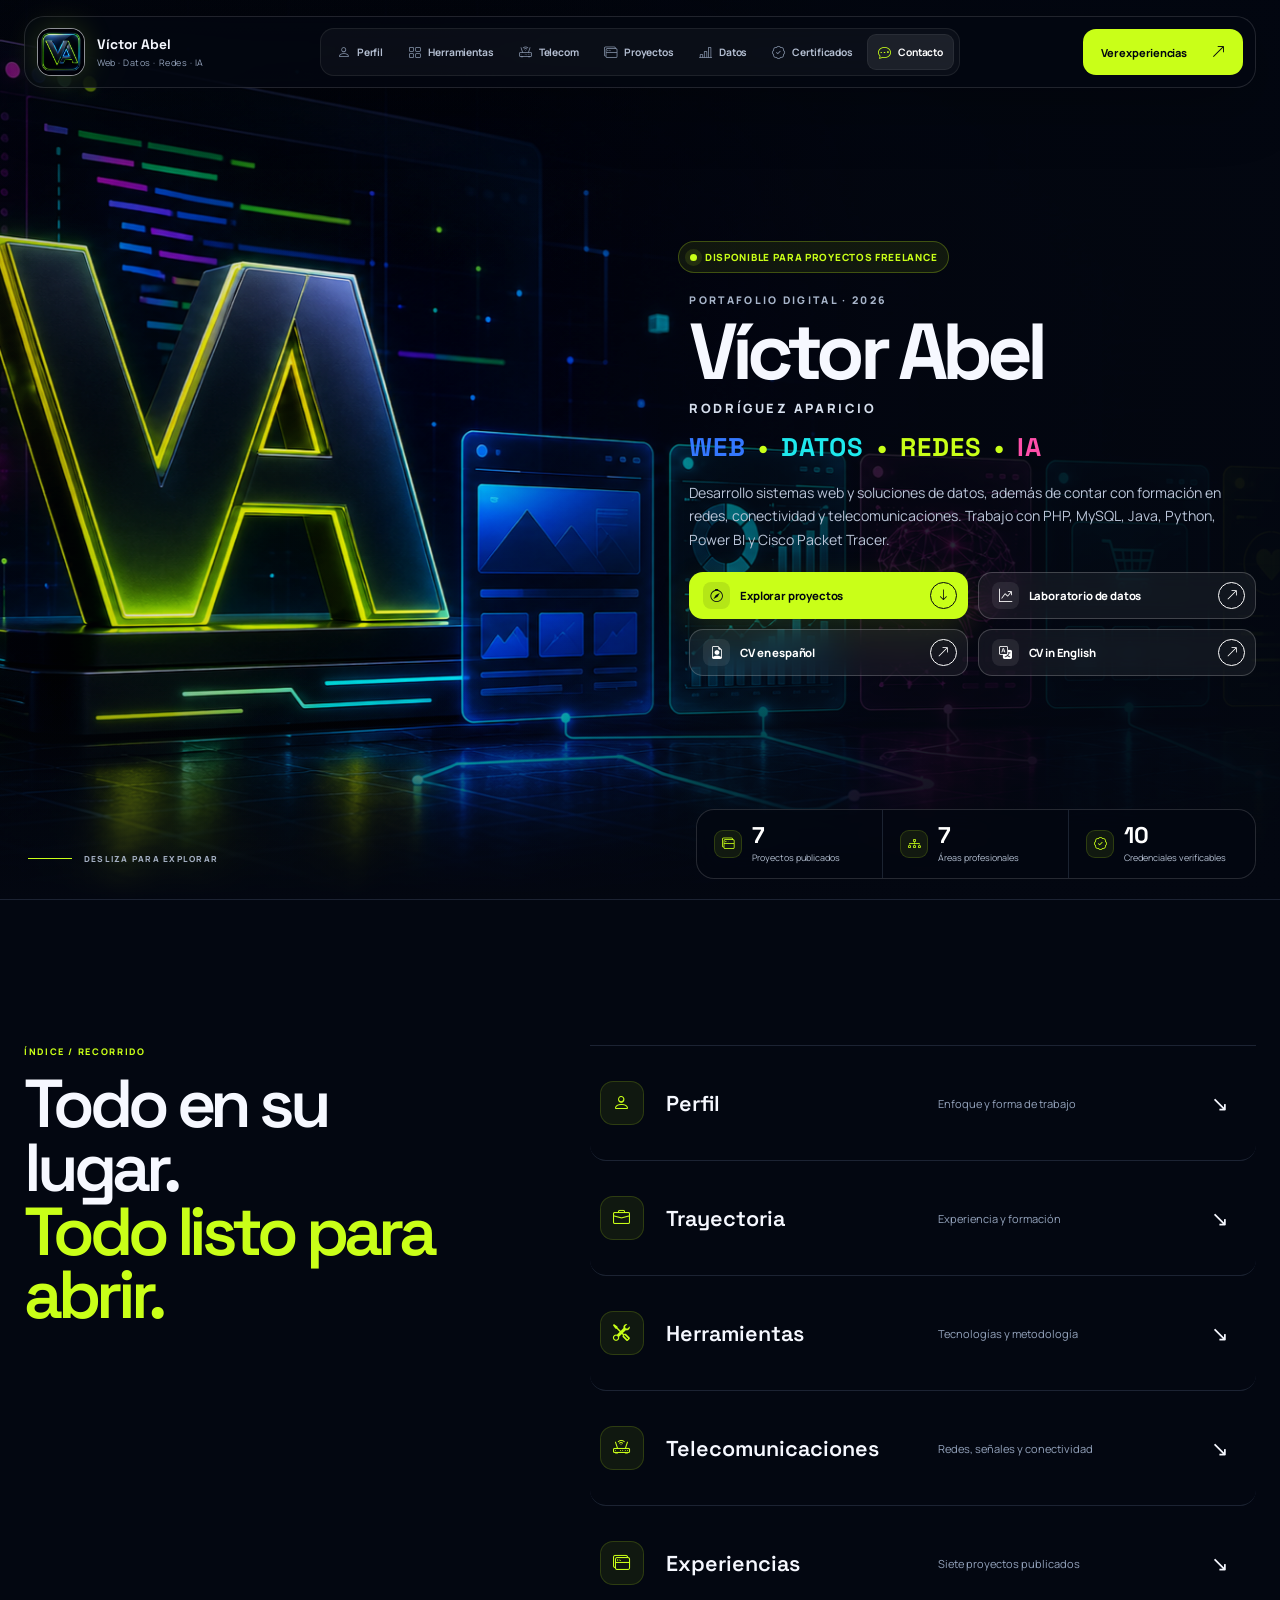
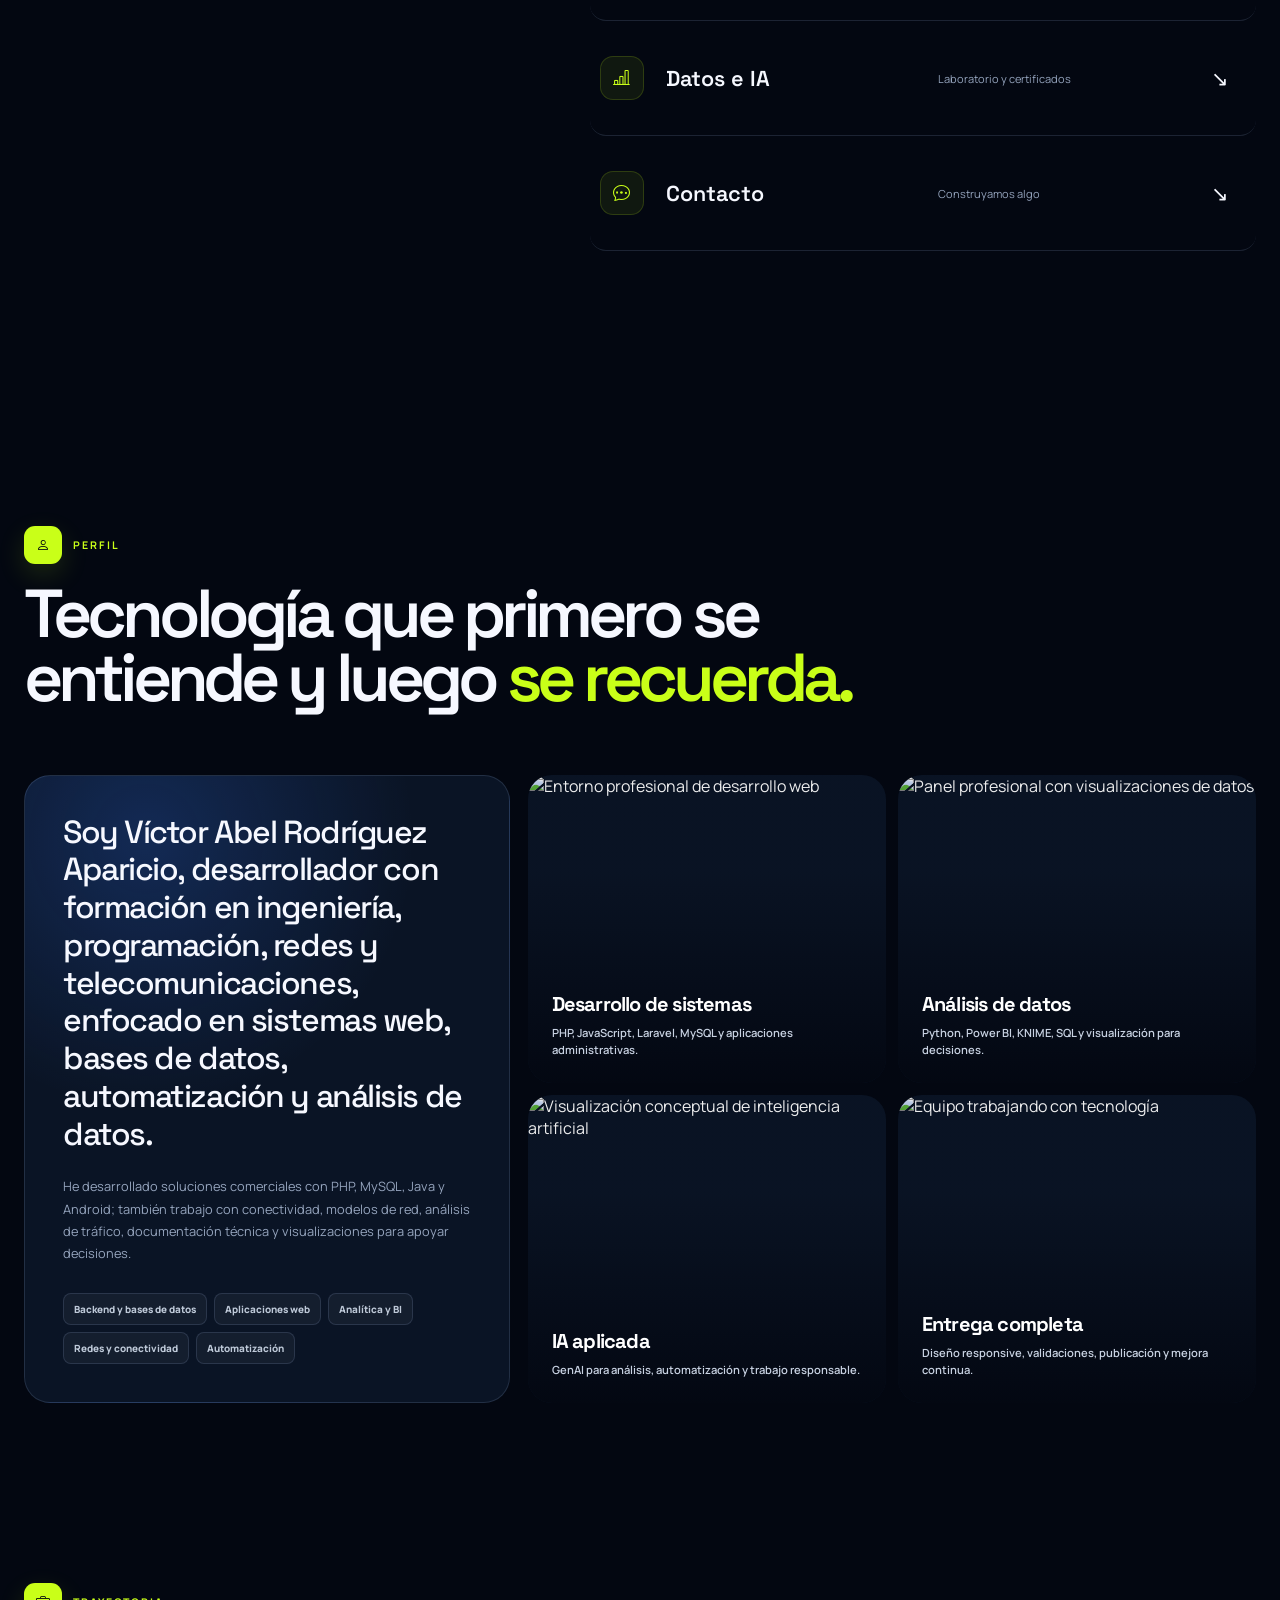
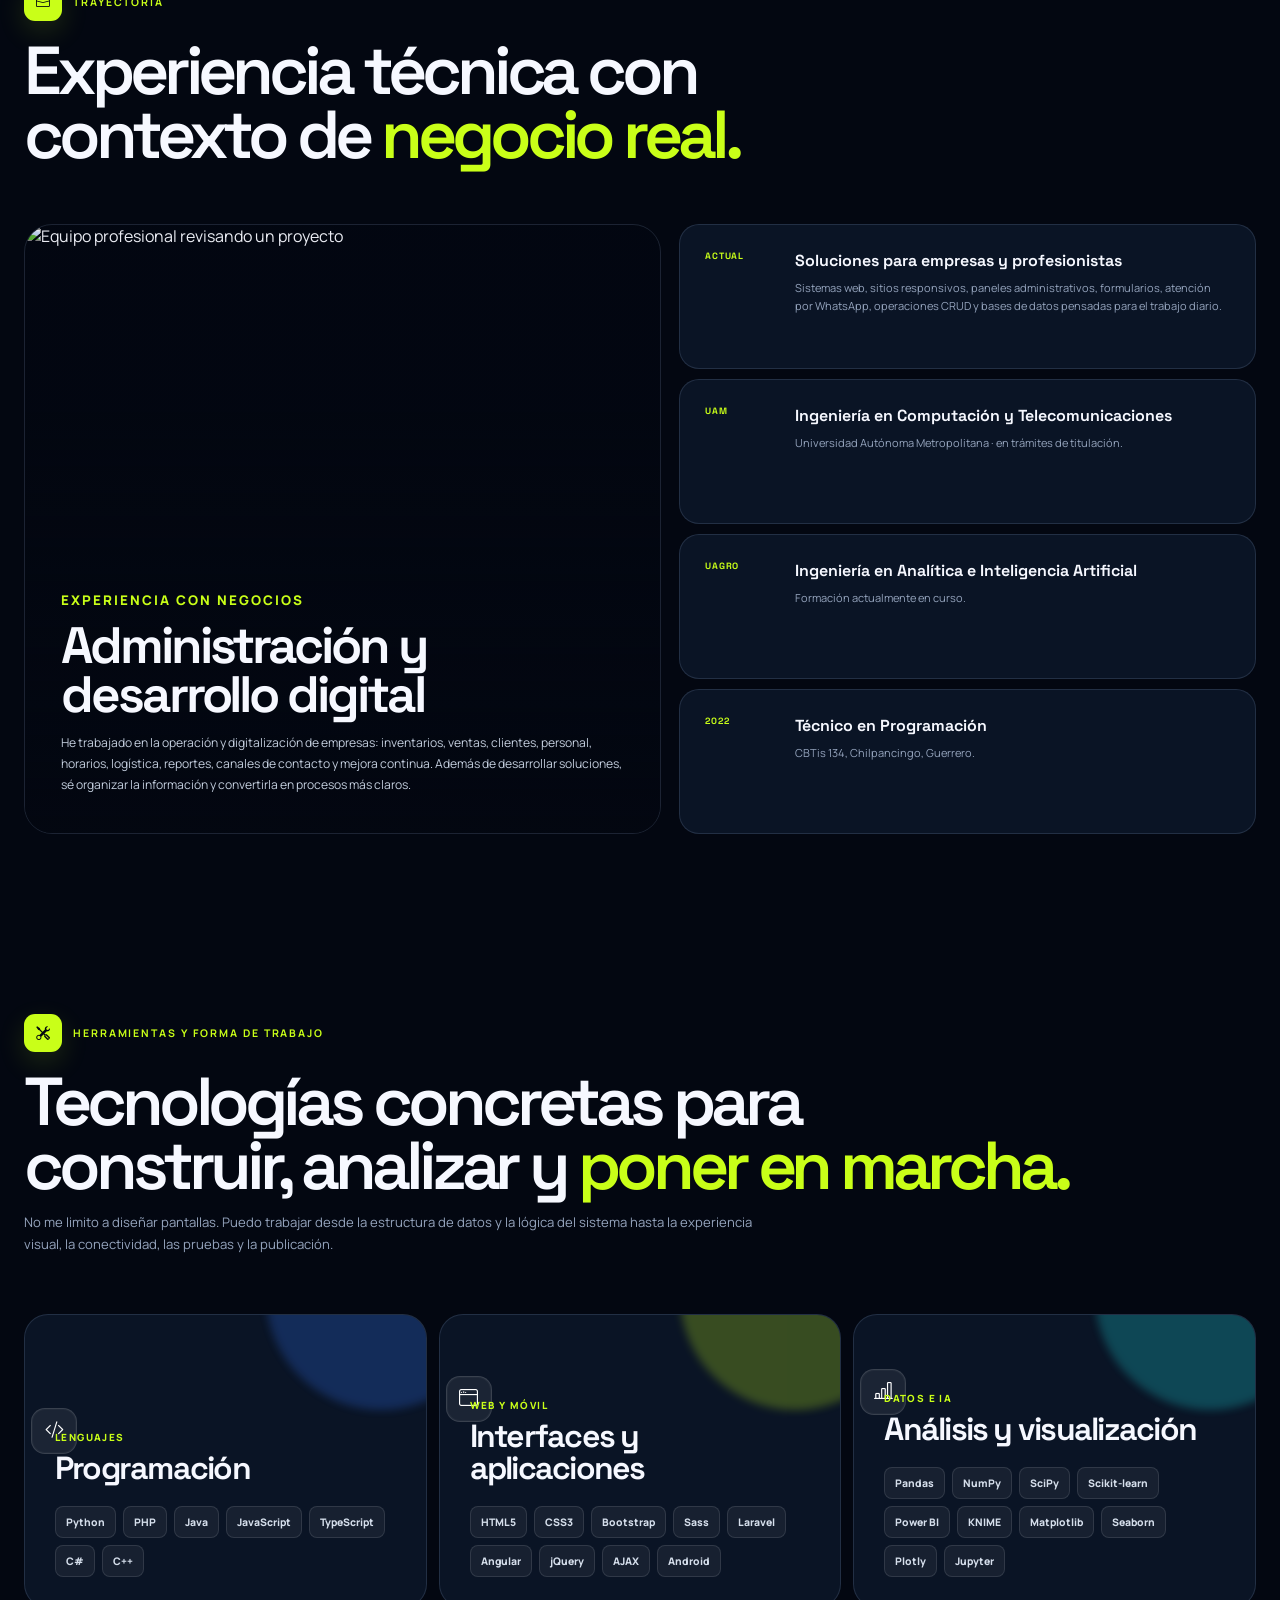
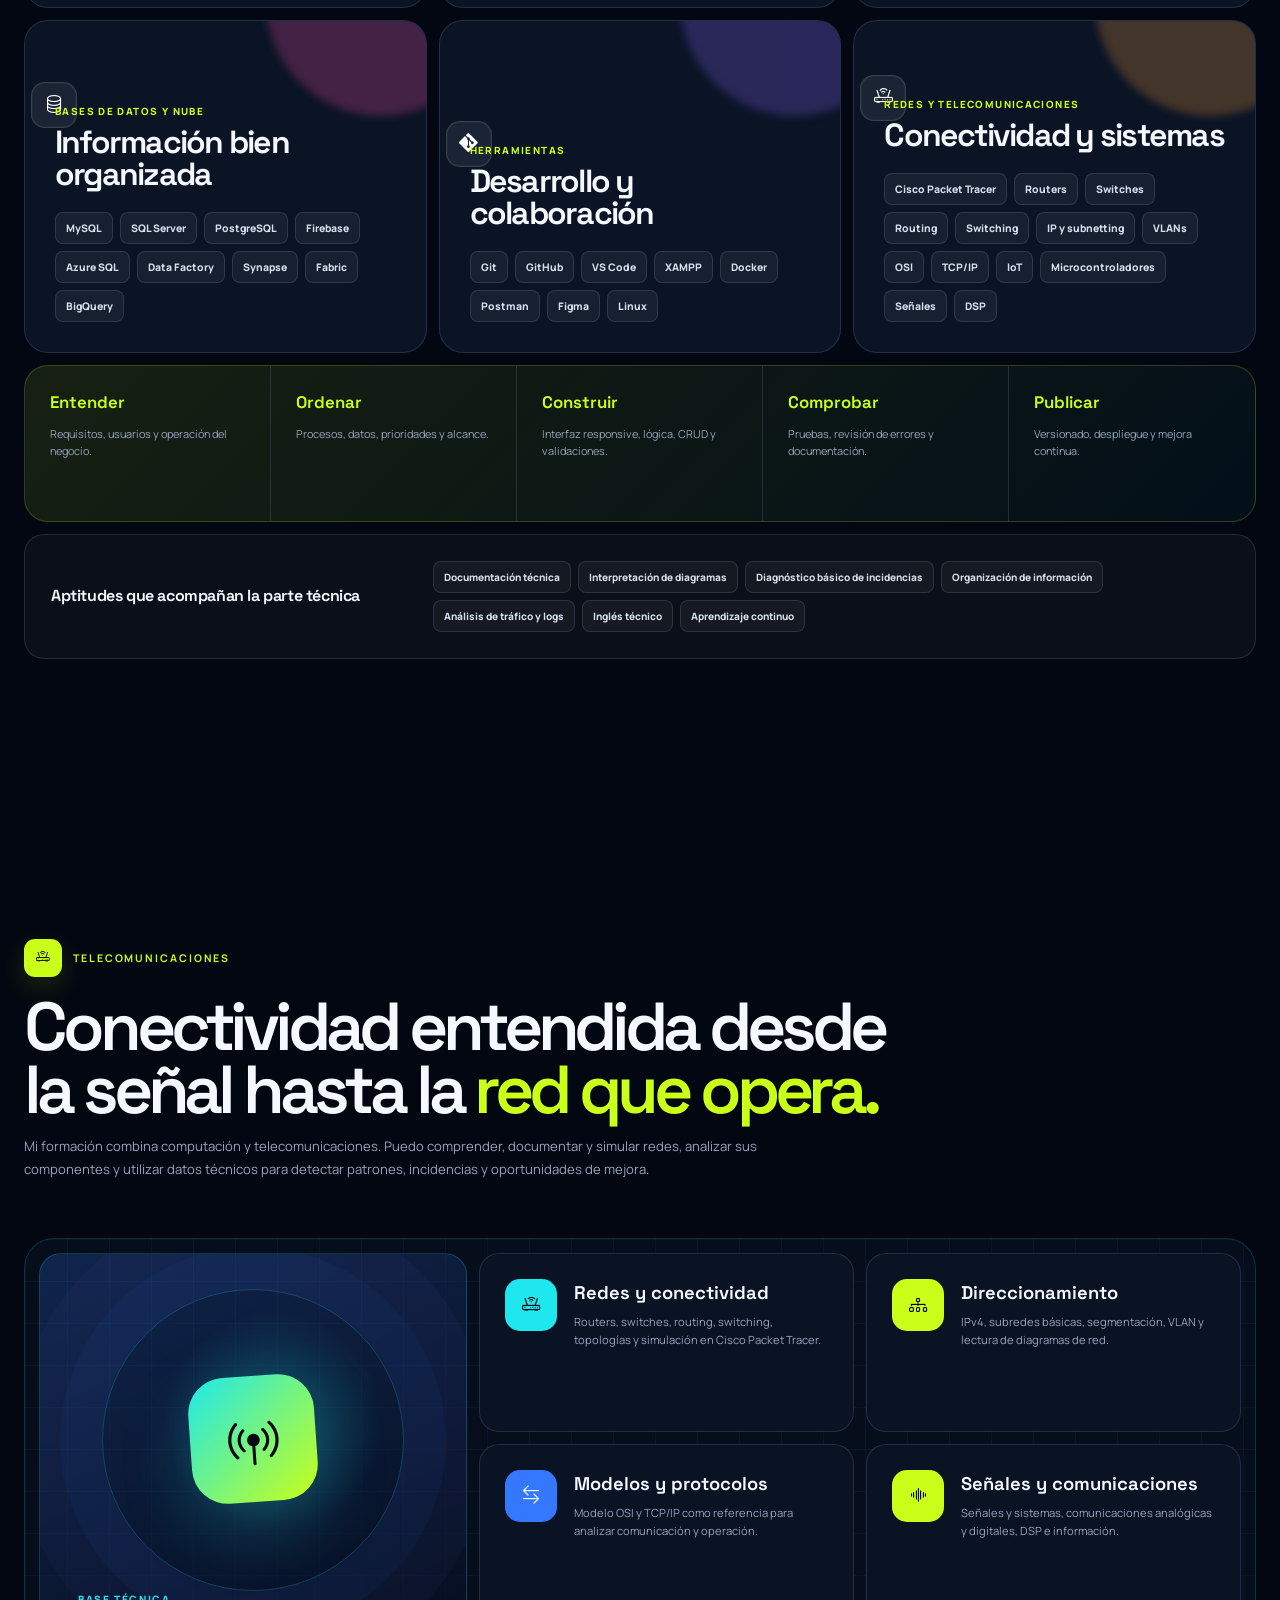
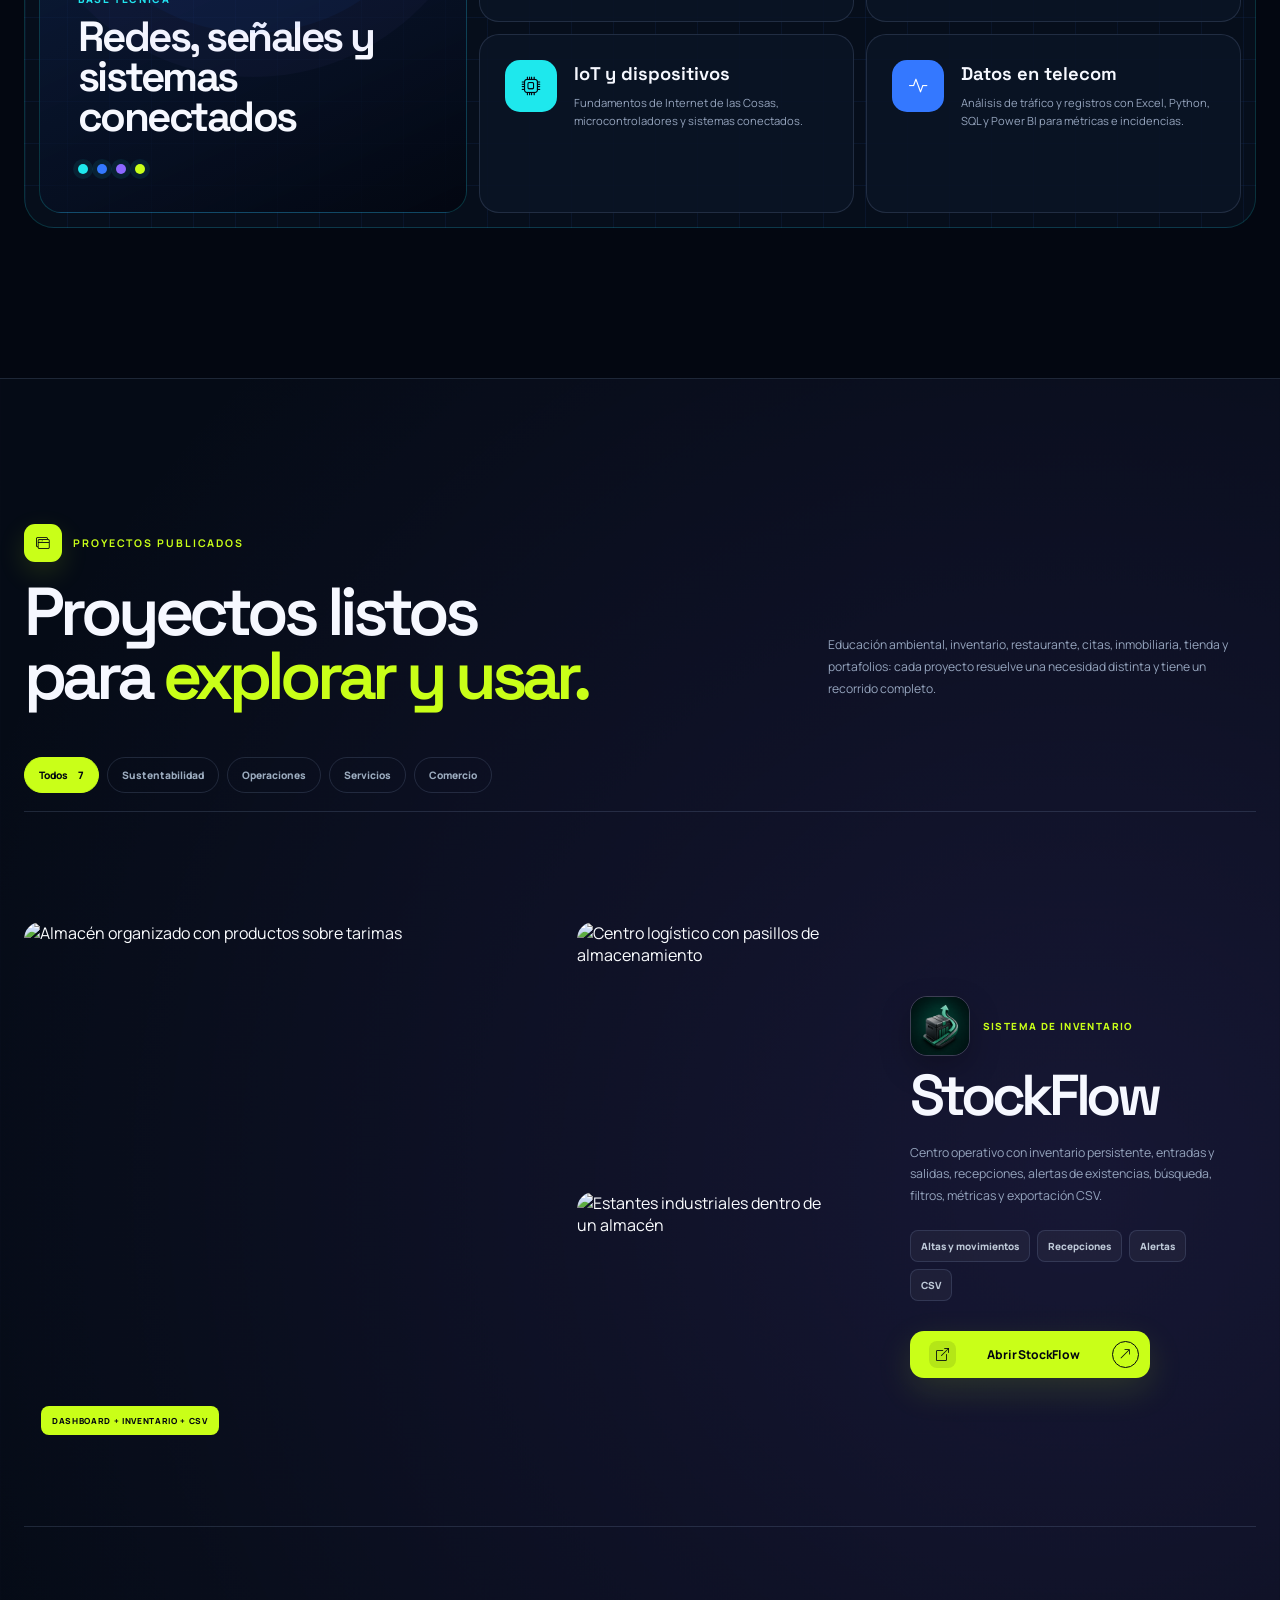
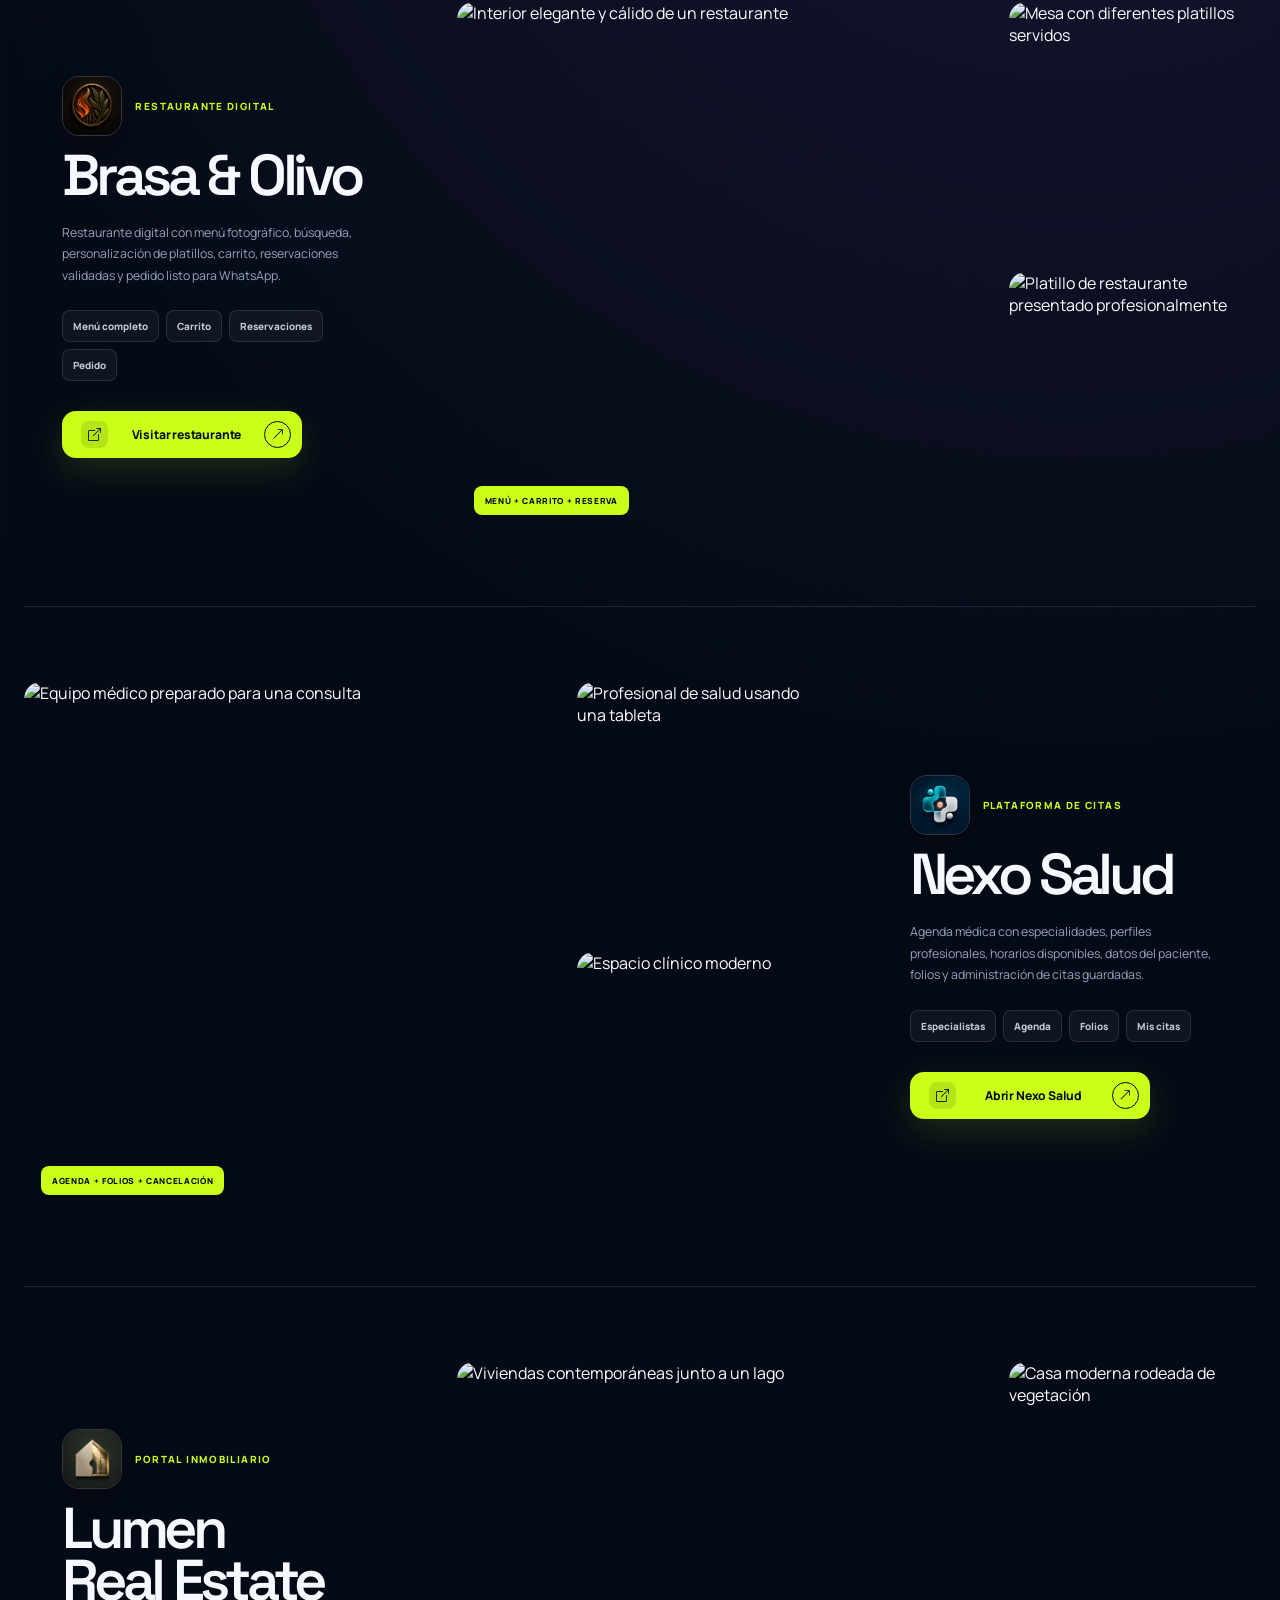
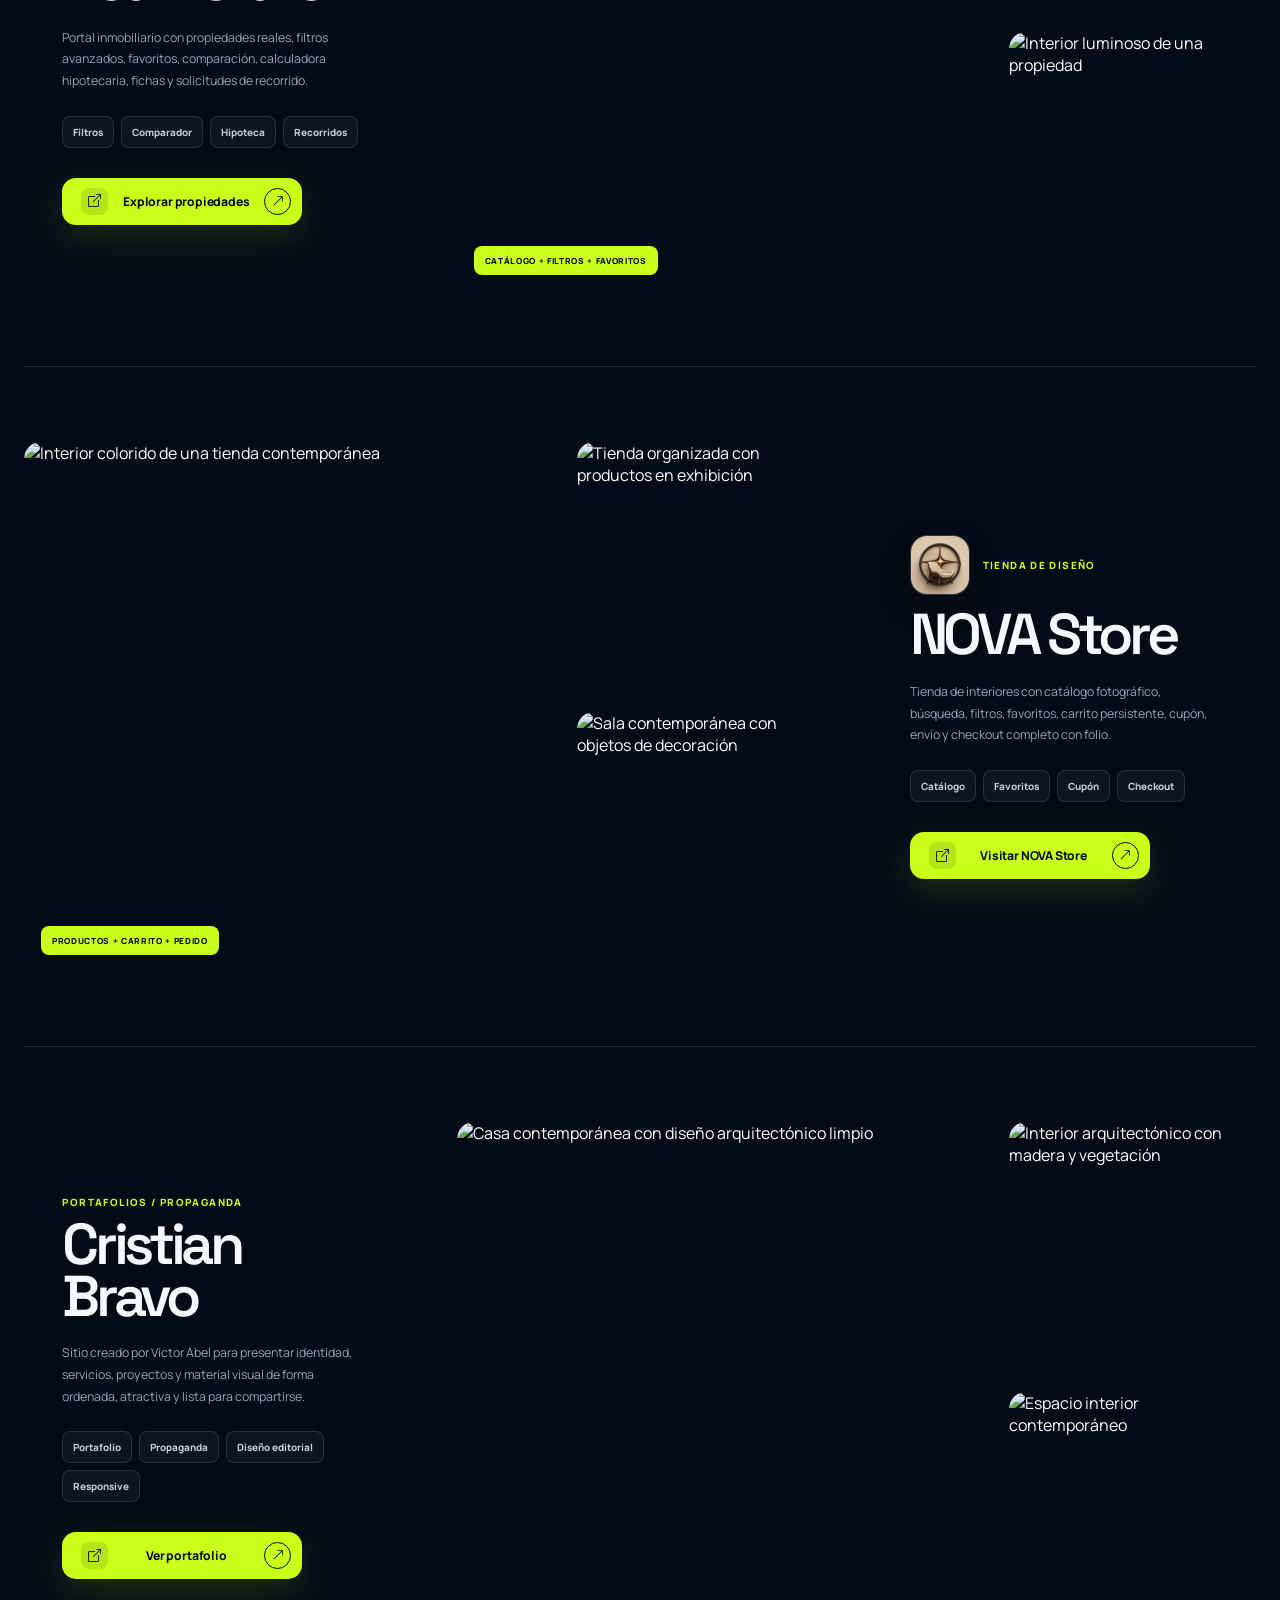
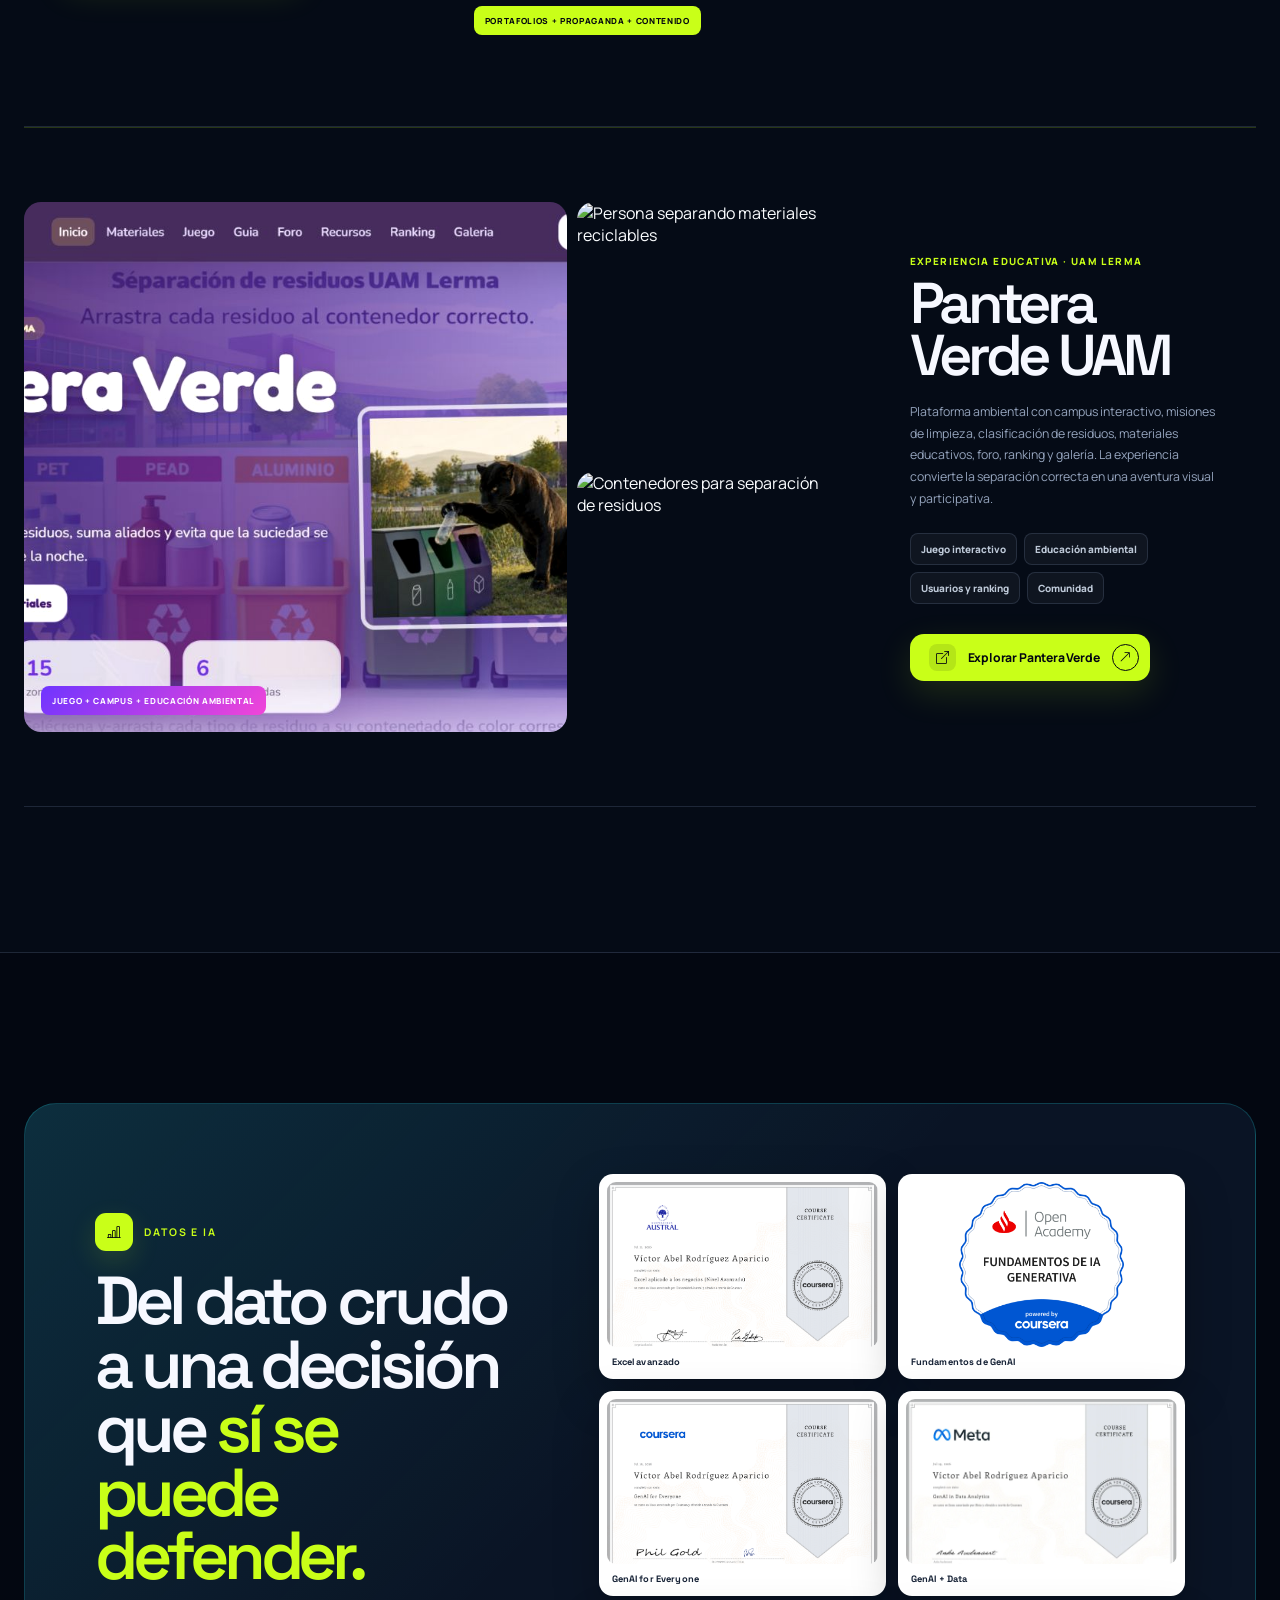
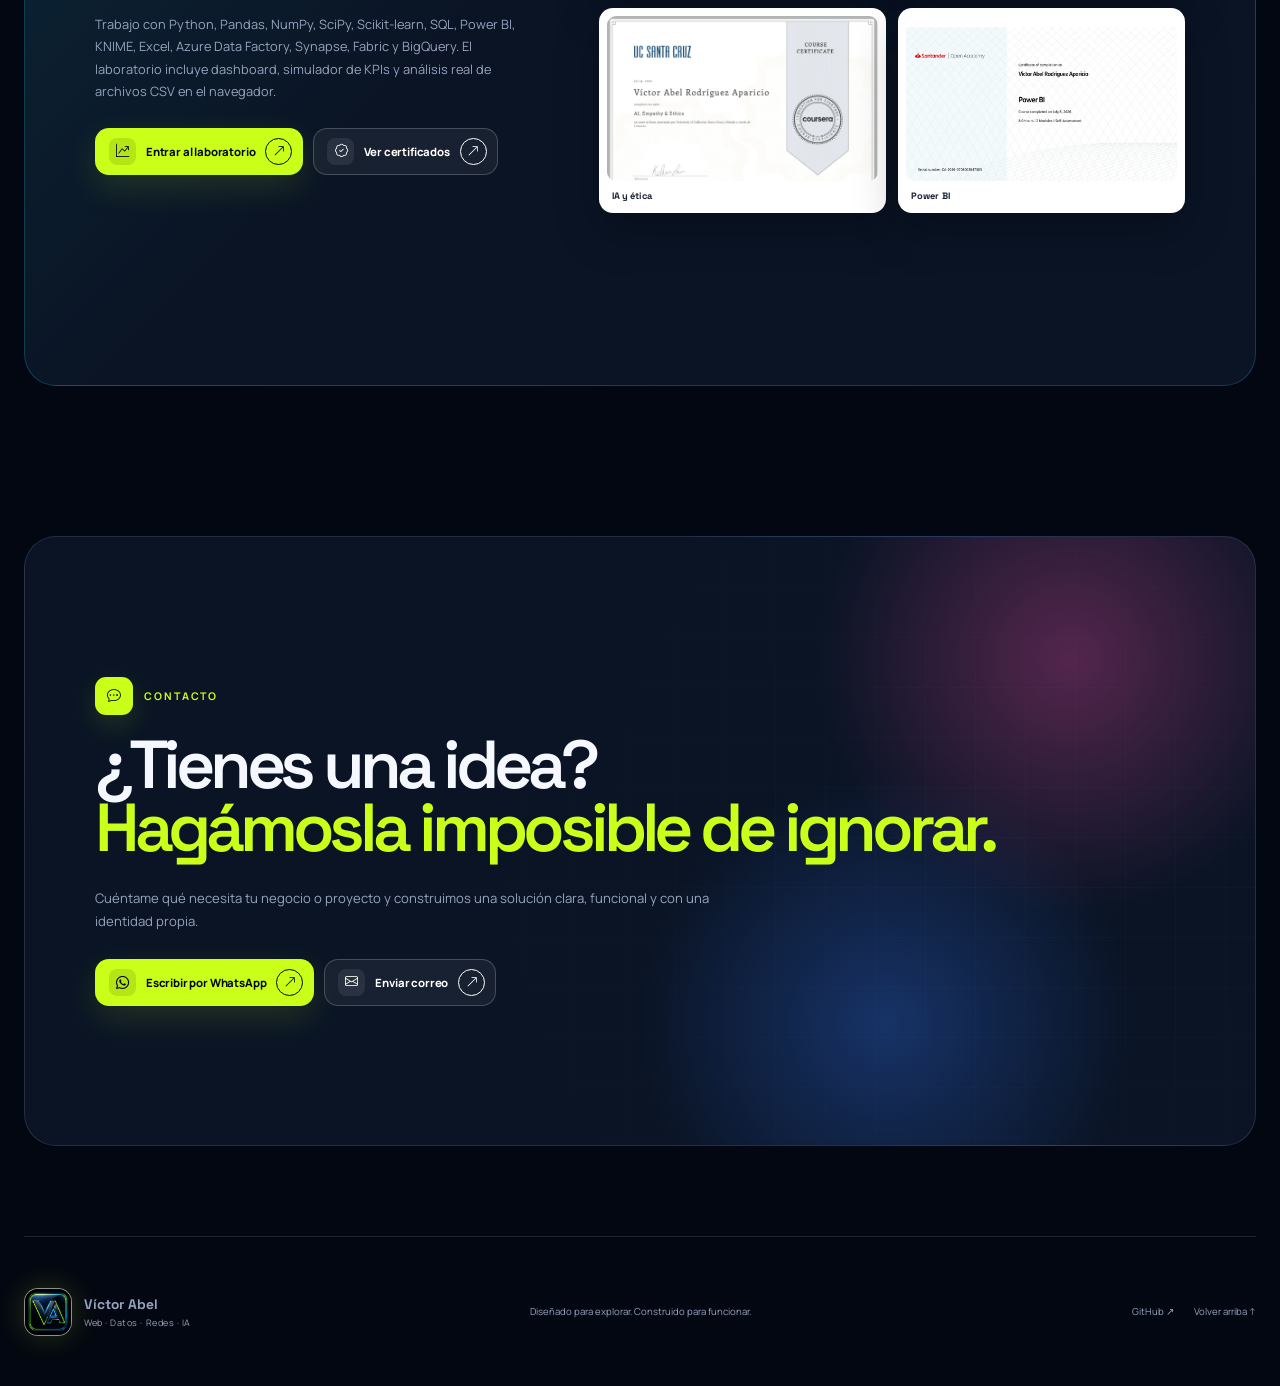
==== commit 804e295c: "Mejora navegación, iconos y accesos" ====
--- a/index.html
+++ b/index.html
@@ -17,6 +17,7 @@
   <link rel="preconnect" href="https://fonts.googleapis.com">
   <link rel="preconnect" href="https://fonts.gstatic.com" crossorigin>
   <link href="https://fonts.googleapis.com/css2?family=Manrope:wght@400;500;600;700;800&family=Space+Grotesk:wght@500;600;700&display=swap" rel="stylesheet">
+  <link rel="stylesheet" href="https://cdn.jsdelivr.net/npm/bootstrap-icons@1.11.3/font/bootstrap-icons.min.css">
   <link rel="stylesheet" href="assets/styles.css">
   <script src="assets/script.js" defer></script>
 </head>
@@ -33,14 +34,15 @@
       <span></span><span></span><span></span><b class="sr-only">Abrir menú</b>
     </button>
     <nav class="main-menu" id="main-menu" aria-label="Navegación principal">
-      <a href="#perfil">Perfil</a>
-      <a href="#herramientas">Herramientas</a>
-      <a href="#telecomunicaciones">Telecom</a>
-      <a href="#proyectos">Proyectos</a>
-      <a href="#datos">Datos</a>
-      <a href="#contacto">Contacto</a>
+      <a href="#perfil"><i class="bi bi-person" aria-hidden="true"></i>Perfil</a>
+      <a href="#herramientas"><i class="bi bi-grid" aria-hidden="true"></i>Herramientas</a>
+      <a href="#telecomunicaciones"><i class="bi bi-router" aria-hidden="true"></i>Telecom</a>
+      <a href="#proyectos"><i class="bi bi-window-stack" aria-hidden="true"></i>Proyectos</a>
+      <a href="#datos"><i class="bi bi-bar-chart-line" aria-hidden="true"></i>Datos</a>
+      <a href="analisis-datos/#certificados"><i class="bi bi-patch-check" aria-hidden="true"></i>Certificados</a>
+      <a href="#contacto"><i class="bi bi-chat-dots" aria-hidden="true"></i>Contacto</a>
     </nav>
-    <a class="header-cta" href="#proyectos">Ver experiencias <span>↗</span></a>
+    <a class="header-cta" href="#proyectos">Ver experiencias <i class="bi bi-arrow-up-right" aria-hidden="true"></i></a>
   </header>
 
   <main id="contenido">
@@ -55,16 +57,16 @@
         <p class="hero-disciplines"><b>WEB</b><i>•</i><b>DATOS</b><i>•</i><b>REDES</b><i>•</i><b>IA</b></p>
         <p class="hero-lead">Desarrollo sistemas web y soluciones de datos, además de contar con formación en redes, conectividad y telecomunicaciones. Trabajo con PHP, MySQL, Java, Python, Power BI y Cisco Packet Tracer.</p>
         <div class="hero-actions">
-          <a class="button button-primary" href="#proyectos">Explorar proyectos <span>↓</span></a>
-          <a class="button button-glass" href="analisis-datos/">Laboratorio de datos <span>↗</span></a>
-          <a class="button button-glass" href="assets/cv-victor-abel-rodriguez-aparicio.pdf" target="_blank" rel="noopener">CV español <span>↗</span></a>
-          <a class="button button-glass" href="assets/cv-victor-abel-rodriguez-aparicio-en.pdf" target="_blank" rel="noopener" lang="en">English CV <span>↗</span></a>
+          <a class="button button-primary" href="#proyectos"><i class="bi bi-compass" aria-hidden="true"></i>Explorar proyectos <span><i class="bi bi-arrow-down" aria-hidden="true"></i></span></a>
+          <a class="button button-glass" href="analisis-datos/"><i class="bi bi-graph-up-arrow" aria-hidden="true"></i>Laboratorio de datos <span><i class="bi bi-arrow-up-right" aria-hidden="true"></i></span></a>
+          <a class="button button-glass" href="assets/cv-victor-abel-rodriguez-aparicio.pdf" target="_blank" rel="noopener"><i class="bi bi-file-earmark-person" aria-hidden="true"></i>CV en español <span><i class="bi bi-arrow-up-right" aria-hidden="true"></i></span></a>
+          <a class="button button-glass" href="assets/cv-victor-abel-rodriguez-aparicio-en.pdf" target="_blank" rel="noopener" lang="en"><i class="bi bi-translate" aria-hidden="true"></i>CV in English <span><i class="bi bi-arrow-up-right" aria-hidden="true"></i></span></a>
         </div>
       </div>
       <div class="hero-index" aria-label="Resumen del portafolio">
-        <div><strong>07</strong><span>Proyectos en línea</span></div>
-        <div><strong>07</strong><span>Áreas de trabajo</span></div>
-        <div><strong>10</strong><span>Credenciales</span></div>
+        <div><i class="bi bi-window-stack" aria-hidden="true"></i><strong>7</strong><span>Proyectos publicados</span></div>
+        <div><i class="bi bi-diagram-3" aria-hidden="true"></i><strong>7</strong><span>Áreas profesionales</span></div>
+        <div><i class="bi bi-patch-check" aria-hidden="true"></i><strong>10</strong><span>Credenciales verificables</span></div>
       </div>
       <a class="scroll-cue" href="#indice"><span></span> DESLIZA PARA EXPLORAR</a>
     </section>
@@ -75,19 +77,19 @@
         <h2 id="index-title">Todo en su lugar.<br><span>Todo listo para abrir.</span></h2>
       </div>
       <nav class="chapter-list reveal" aria-label="Índice de capítulos">
-        <a href="#perfil"><strong>Perfil</strong><small>Enfoque y forma de trabajo</small><b>↘</b></a>
-        <a href="#trayectoria"><strong>Trayectoria</strong><small>Experiencia y formación</small><b>↘</b></a>
-        <a href="#herramientas"><strong>Herramientas</strong><small>Tecnologías y metodología</small><b>↘</b></a>
-        <a href="#telecomunicaciones"><strong>Telecomunicaciones</strong><small>Redes, señales y conectividad</small><b>↘</b></a>
-        <a href="#proyectos"><strong>Experiencias</strong><small>Siete proyectos publicados</small><b>↘</b></a>
-        <a href="#datos"><strong>Datos e IA</strong><small>Laboratorio y certificados</small><b>↘</b></a>
-        <a href="#contacto"><strong>Contacto</strong><small>Construyamos algo</small><b>↘</b></a>
+        <a href="#perfil"><i class="chapter-icon bi bi-person" aria-hidden="true"></i><strong>Perfil</strong><small>Enfoque y forma de trabajo</small><b>↘</b></a>
+        <a href="#trayectoria"><i class="chapter-icon bi bi-briefcase" aria-hidden="true"></i><strong>Trayectoria</strong><small>Experiencia y formación</small><b>↘</b></a>
+        <a href="#herramientas"><i class="chapter-icon bi bi-tools" aria-hidden="true"></i><strong>Herramientas</strong><small>Tecnologías y metodología</small><b>↘</b></a>
+        <a href="#telecomunicaciones"><i class="chapter-icon bi bi-router" aria-hidden="true"></i><strong>Telecomunicaciones</strong><small>Redes, señales y conectividad</small><b>↘</b></a>
+        <a href="#proyectos"><i class="chapter-icon bi bi-window-stack" aria-hidden="true"></i><strong>Experiencias</strong><small>Siete proyectos publicados</small><b>↘</b></a>
+        <a href="#datos"><i class="chapter-icon bi bi-bar-chart-line" aria-hidden="true"></i><strong>Datos e IA</strong><small>Laboratorio y certificados</small><b>↘</b></a>
+        <a href="#contacto"><i class="chapter-icon bi bi-chat-dots" aria-hidden="true"></i><strong>Contacto</strong><small>Construyamos algo</small><b>↘</b></a>
       </nav>
     </section>
 
     <section class="profile section-shell" id="perfil" aria-labelledby="profile-title">
       <div class="section-intro reveal">
-        <p class="section-label"><span aria-hidden="true">◎</span><b>PERFIL</b></p>
+        <p class="section-label"><span aria-hidden="true"><i class="bi bi-person"></i></span><b>PERFIL</b></p>
         <h2 id="profile-title">Tecnología que primero se entiende y luego <span>se recuerda.</span></h2>
       </div>
       <div class="profile-layout">
@@ -107,7 +109,7 @@
 
     <section class="career section-shell" id="trayectoria" aria-labelledby="career-title">
       <div class="section-intro reveal">
-        <p class="section-label"><span aria-hidden="true">↗</span><b>TRAYECTORIA</b></p>
+        <p class="section-label"><span aria-hidden="true"><i class="bi bi-briefcase"></i></span><b>TRAYECTORIA</b></p>
         <h2 id="career-title">Experiencia técnica con contexto de <span>negocio real.</span></h2>
       </div>
       <div class="career-grid">
@@ -126,37 +128,43 @@
 
     <section class="toolkit section-shell" id="herramientas" aria-labelledby="toolkit-title">
       <div class="section-intro reveal">
-        <p class="section-label"><span aria-hidden="true">{ }</span><b>HERRAMIENTAS Y FORMA DE TRABAJO</b></p>
+        <p class="section-label"><span aria-hidden="true"><i class="bi bi-tools"></i></span><b>HERRAMIENTAS Y FORMA DE TRABAJO</b></p>
         <h2 id="toolkit-title">Tecnologías concretas para construir, analizar y <span>poner en marcha.</span></h2>
         <p>No me limito a diseñar pantallas. Puedo trabajar desde la estructura de datos y la lógica del sistema hasta la experiencia visual, la conectividad, las pruebas y la publicación.</p>
       </div>
       <div class="toolkit-grid reveal">
         <article class="toolkit-card toolkit-code">
+          <i class="toolkit-icon bi bi-code-slash" aria-hidden="true"></i>
           <p>Lenguajes</p>
           <h3>Programación</h3>
           <div class="tool-list"><span>Python</span><span>PHP</span><span>Java</span><span>JavaScript</span><span>TypeScript</span><span>C#</span><span>C++</span></div>
         </article>
         <article class="toolkit-card toolkit-web">
+          <i class="toolkit-icon bi bi-window" aria-hidden="true"></i>
           <p>Web y móvil</p>
           <h3>Interfaces y aplicaciones</h3>
           <div class="tool-list"><span>HTML5</span><span>CSS3</span><span>Bootstrap</span><span>Sass</span><span>Laravel</span><span>Angular</span><span>jQuery</span><span>AJAX</span><span>Android</span></div>
         </article>
         <article class="toolkit-card toolkit-data">
+          <i class="toolkit-icon bi bi-bar-chart-line" aria-hidden="true"></i>
           <p>Datos e IA</p>
           <h3>Análisis y visualización</h3>
           <div class="tool-list"><span>Pandas</span><span>NumPy</span><span>SciPy</span><span>Scikit-learn</span><span>Power BI</span><span>KNIME</span><span>Matplotlib</span><span>Seaborn</span><span>Plotly</span><span>Jupyter</span></div>
         </article>
         <article class="toolkit-card toolkit-cloud">
+          <i class="toolkit-icon bi bi-database" aria-hidden="true"></i>
           <p>Bases de datos y nube</p>
           <h3>Información bien organizada</h3>
           <div class="tool-list"><span>MySQL</span><span>SQL Server</span><span>PostgreSQL</span><span>Firebase</span><span>Azure SQL</span><span>Data Factory</span><span>Synapse</span><span>Fabric</span><span>BigQuery</span></div>
         </article>
         <article class="toolkit-card toolkit-tools">
+          <i class="toolkit-icon bi bi-git" aria-hidden="true"></i>
           <p>Herramientas</p>
           <h3>Desarrollo y colaboración</h3>
           <div class="tool-list"><span>Git</span><span>GitHub</span><span>VS Code</span><span>XAMPP</span><span>Docker</span><span>Postman</span><span>Figma</span><span>Linux</span></div>
         </article>
         <article class="toolkit-card toolkit-network">
+          <i class="toolkit-icon bi bi-router" aria-hidden="true"></i>
           <p>Redes y telecomunicaciones</p>
           <h3>Conectividad y sistemas</h3>
           <div class="tool-list"><span>Cisco Packet Tracer</span><span>Routers</span><span>Switches</span><span>Routing</span><span>Switching</span><span>IP y subnetting</span><span>VLANs</span><span>OSI</span><span>TCP/IP</span><span>IoT</span><span>Microcontroladores</span><span>Señales</span><span>DSP</span></div>
@@ -177,24 +185,24 @@
 
     <section class="telecom section-shell" id="telecomunicaciones" aria-labelledby="telecom-title">
       <div class="section-intro reveal">
-        <p class="section-label"><span aria-hidden="true">⌁</span><b>TELECOMUNICACIONES</b></p>
+        <p class="section-label"><span aria-hidden="true"><i class="bi bi-router"></i></span><b>TELECOMUNICACIONES</b></p>
         <h2 id="telecom-title">Conectividad entendida desde la señal hasta la <span>red que opera.</span></h2>
         <p>Mi formación combina computación y telecomunicaciones. Puedo comprender, documentar y simular redes, analizar sus componentes y utilizar datos técnicos para detectar patrones, incidencias y oportunidades de mejora.</p>
       </div>
       <div class="telecom-stage reveal">
         <div class="telecom-core">
-          <span class="telecom-core-icon" aria-hidden="true">⌁</span>
+          <span class="telecom-core-icon" aria-hidden="true"><i class="bi bi-broadcast-pin"></i></span>
           <p>BASE TÉCNICA</p>
           <h3>Redes, señales y sistemas conectados</h3>
           <div class="telecom-path" aria-hidden="true"><i></i><i></i><i></i><i></i></div>
         </div>
         <div class="telecom-grid">
-          <article><span aria-hidden="true">◉</span><div><h3>Redes y conectividad</h3><p>Routers, switches, routing, switching, topologías y simulación en Cisco Packet Tracer.</p></div></article>
-          <article><span aria-hidden="true">IP</span><div><h3>Direccionamiento</h3><p>IPv4, subredes básicas, segmentación, VLAN y lectura de diagramas de red.</p></div></article>
-          <article><span aria-hidden="true">⇄</span><div><h3>Modelos y protocolos</h3><p>Modelo OSI y TCP/IP como referencia para analizar comunicación y operación.</p></div></article>
-          <article><span aria-hidden="true">∿</span><div><h3>Señales y comunicaciones</h3><p>Señales y sistemas, comunicaciones analógicas y digitales, DSP e información.</p></div></article>
-          <article><span aria-hidden="true">IoT</span><div><h3>IoT y dispositivos</h3><p>Fundamentos de Internet de las Cosas, microcontroladores y sistemas conectados.</p></div></article>
-          <article><span aria-hidden="true">▥</span><div><h3>Datos en telecom</h3><p>Análisis de tráfico y registros con Excel, Python, SQL y Power BI para métricas e incidencias.</p></div></article>
+          <article><span aria-hidden="true"><i class="bi bi-router"></i></span><div><h3>Redes y conectividad</h3><p>Routers, switches, routing, switching, topologías y simulación en Cisco Packet Tracer.</p></div></article>
+          <article><span aria-hidden="true"><i class="bi bi-diagram-3"></i></span><div><h3>Direccionamiento</h3><p>IPv4, subredes básicas, segmentación, VLAN y lectura de diagramas de red.</p></div></article>
+          <article><span aria-hidden="true"><i class="bi bi-arrow-left-right"></i></span><div><h3>Modelos y protocolos</h3><p>Modelo OSI y TCP/IP como referencia para analizar comunicación y operación.</p></div></article>
+          <article><span aria-hidden="true"><i class="bi bi-soundwave"></i></span><div><h3>Señales y comunicaciones</h3><p>Señales y sistemas, comunicaciones analógicas y digitales, DSP e información.</p></div></article>
+          <article><span aria-hidden="true"><i class="bi bi-cpu"></i></span><div><h3>IoT y dispositivos</h3><p>Fundamentos de Internet de las Cosas, microcontroladores y sistemas conectados.</p></div></article>
+          <article><span aria-hidden="true"><i class="bi bi-activity"></i></span><div><h3>Datos en telecom</h3><p>Análisis de tráfico y registros con Excel, Python, SQL y Power BI para métricas e incidencias.</p></div></article>
         </div>
       </div>
     </section>
@@ -202,14 +210,14 @@
     <section class="projects" id="proyectos" aria-labelledby="projects-title">
       <div class="section-shell projects-head reveal">
         <div>
-          <p class="section-label"><span aria-hidden="true">◈</span><b>PROYECTOS PUBLICADOS</b></p>
+          <p class="section-label"><span aria-hidden="true"><i class="bi bi-window-stack"></i></span><b>PROYECTOS PUBLICADOS</b></p>
           <h2 id="projects-title">Proyectos listos para <span>explorar y usar.</span></h2>
         </div>
         <p>Educación ambiental, inventario, restaurante, citas, inmobiliaria, tienda y portafolios: cada proyecto resuelve una necesidad distinta y tiene un recorrido completo.</p>
       </div>
 
       <div class="filter-bar section-shell reveal" role="group" aria-label="Filtrar proyectos">
-        <button class="filter-button active" type="button" data-filter="all">Todos <span>07</span></button>
+        <button class="filter-button active" type="button" data-filter="all">Todos <span>7</span></button>
         <button class="filter-button" type="button" data-filter="sustainability">Sustentabilidad</button>
         <button class="filter-button" type="button" data-filter="operations">Operaciones</button>
         <button class="filter-button" type="button" data-filter="service">Servicios</button>
@@ -230,7 +238,7 @@
             <p>Centro operativo con inventario persistente, entradas y salidas, recepciones, alertas de existencias, búsqueda, filtros, métricas y exportación CSV.</p>
             <div class="case-features"><span>Altas y movimientos</span><span>Recepciones</span><span>Alertas</span><span>CSV</span></div>
             <div class="case-actions">
-              <a class="button button-primary" href="https://victorabel777.github.io/stockflow-inventario/" target="_blank" rel="noopener">Abrir experiencia <span>↗</span></a>
+              <a class="button button-primary" href="https://victorabel777.github.io/stockflow-inventario/" target="_blank" rel="noopener"><i class="bi bi-box-arrow-up-right" aria-hidden="true"></i>Abrir StockFlow <span><i class="bi bi-arrow-up-right" aria-hidden="true"></i></span></a>
             </div>
           </div>
         </article>
@@ -248,7 +256,7 @@
             <p>Restaurante digital con menú fotográfico, búsqueda, personalización de platillos, carrito, reservaciones validadas y pedido listo para WhatsApp.</p>
             <div class="case-features"><span>Menú completo</span><span>Carrito</span><span>Reservaciones</span><span>Pedido</span></div>
             <div class="case-actions">
-              <a class="button button-primary" href="https://victorabel777.github.io/brasa-olivo-restaurante/" target="_blank" rel="noopener">Abrir experiencia <span>↗</span></a>
+              <a class="button button-primary" href="https://victorabel777.github.io/brasa-olivo-restaurante/" target="_blank" rel="noopener"><i class="bi bi-box-arrow-up-right" aria-hidden="true"></i>Visitar restaurante <span><i class="bi bi-arrow-up-right" aria-hidden="true"></i></span></a>
             </div>
           </div>
         </article>
@@ -266,7 +274,7 @@
             <p>Agenda médica con especialidades, perfiles profesionales, horarios disponibles, datos del paciente, folios y administración de citas guardadas.</p>
             <div class="case-features"><span>Especialistas</span><span>Agenda</span><span>Folios</span><span>Mis citas</span></div>
             <div class="case-actions">
-              <a class="button button-primary" href="https://victorabel777.github.io/nexo-salud-citas/" target="_blank" rel="noopener">Abrir experiencia <span>↗</span></a>
+              <a class="button button-primary" href="https://victorabel777.github.io/nexo-salud-citas/" target="_blank" rel="noopener"><i class="bi bi-box-arrow-up-right" aria-hidden="true"></i>Abrir Nexo Salud <span><i class="bi bi-arrow-up-right" aria-hidden="true"></i></span></a>
             </div>
           </div>
         </article>
@@ -284,7 +292,7 @@
             <p>Portal inmobiliario con propiedades reales, filtros avanzados, favoritos, comparación, calculadora hipotecaria, fichas y solicitudes de recorrido.</p>
             <div class="case-features"><span>Filtros</span><span>Comparador</span><span>Hipoteca</span><span>Recorridos</span></div>
             <div class="case-actions">
-              <a class="button button-primary" href="https://victorabel777.github.io/lumen-real-estate/" target="_blank" rel="noopener">Abrir experiencia <span>↗</span></a>
+              <a class="button button-primary" href="https://victorabel777.github.io/lumen-real-estate/" target="_blank" rel="noopener"><i class="bi bi-box-arrow-up-right" aria-hidden="true"></i>Explorar propiedades <span><i class="bi bi-arrow-up-right" aria-hidden="true"></i></span></a>
             </div>
           </div>
         </article>
@@ -302,7 +310,7 @@
             <p>Tienda de interiores con catálogo fotográfico, búsqueda, filtros, favoritos, carrito persistente, cupón, envío y checkout completo con folio.</p>
             <div class="case-features"><span>Catálogo</span><span>Favoritos</span><span>Cupón</span><span>Checkout</span></div>
             <div class="case-actions">
-              <a class="button button-primary" href="https://victorabel777.github.io/nova-store/" target="_blank" rel="noopener">Abrir experiencia <span>↗</span></a>
+              <a class="button button-primary" href="https://victorabel777.github.io/nova-store/" target="_blank" rel="noopener"><i class="bi bi-box-arrow-up-right" aria-hidden="true"></i>Visitar NOVA Store <span><i class="bi bi-arrow-up-right" aria-hidden="true"></i></span></a>
             </div>
           </div>
         </article>
@@ -320,7 +328,7 @@
             <p>Sitio creado por Víctor Abel para presentar identidad, servicios, proyectos y material visual de forma ordenada, atractiva y lista para compartirse.</p>
             <div class="case-features"><span>Portafolio</span><span>Propaganda</span><span>Diseño editorial</span><span>Responsive</span></div>
             <div class="case-actions">
-              <a class="button button-primary" href="https://cristianbravo.kesug.com/?i=1" target="_blank" rel="noopener">Abrir experiencia <span>↗</span></a>
+              <a class="button button-primary" href="https://cristianbravo.kesug.com/?i=1" target="_blank" rel="noopener"><i class="bi bi-box-arrow-up-right" aria-hidden="true"></i>Ver portafolio <span><i class="bi bi-arrow-up-right" aria-hidden="true"></i></span></a>
             </div>
           </div>
         </article>
@@ -338,7 +346,7 @@
             <p>Plataforma ambiental con campus interactivo, misiones de limpieza, clasificación de residuos, materiales educativos, foro, ranking y galería. La experiencia convierte la separación correcta en una aventura visual y participativa.</p>
             <div class="case-features"><span>Juego interactivo</span><span>Educación ambiental</span><span>Usuarios y ranking</span><span>Comunidad</span></div>
             <div class="case-actions">
-              <a class="button button-primary" href="https://residuosuamlerma.rf.gd/index.php" target="_blank" rel="noopener">Explorar Pantera Verde <span>↗</span></a>
+              <a class="button button-primary" href="https://residuosuamlerma.rf.gd/index.php" target="_blank" rel="noopener"><i class="bi bi-box-arrow-up-right" aria-hidden="true"></i>Explorar Pantera Verde <span><i class="bi bi-arrow-up-right" aria-hidden="true"></i></span></a>
             </div>
           </div>
         </article>
@@ -347,10 +355,13 @@
 
     <section class="data-showcase section-shell" id="datos" aria-labelledby="data-title">
       <div class="data-copy reveal">
-        <p class="section-label"><span aria-hidden="true">▥</span><b>DATOS E IA</b></p>
+        <p class="section-label"><span aria-hidden="true"><i class="bi bi-bar-chart-line"></i></span><b>DATOS E IA</b></p>
         <h2 id="data-title">Del dato crudo a una decisión que <span>sí se puede defender.</span></h2>
         <p>Trabajo con Python, Pandas, NumPy, SciPy, Scikit-learn, SQL, Power BI, KNIME, Excel, Azure Data Factory, Synapse, Fabric y BigQuery. El laboratorio incluye dashboard, simulador de KPIs y análisis real de archivos CSV en el navegador.</p>
-        <a class="button button-primary" href="analisis-datos/">Entrar al laboratorio <span>↗</span></a>
+        <div class="data-actions">
+          <a class="button button-primary" href="analisis-datos/"><i class="bi bi-graph-up-arrow" aria-hidden="true"></i>Entrar al laboratorio <span><i class="bi bi-arrow-up-right" aria-hidden="true"></i></span></a>
+          <a class="button button-glass" href="analisis-datos/#certificados"><i class="bi bi-patch-check" aria-hidden="true"></i>Ver certificados <span><i class="bi bi-arrow-up-right" aria-hidden="true"></i></span></a>
+        </div>
       </div>
       <div class="certificate-stack reveal" aria-label="Vista previa de certificados">
         <a href="assets/certificates/excel-negocios-avanzado.pdf" target="_blank" rel="noopener"><img src="assets/certificates/previews/excel-negocios-avanzado.png" alt="Certificado Excel aplicado a los negocios nivel avanzado" loading="lazy"><span>Excel avanzado</span></a>
@@ -368,12 +379,12 @@
     <section class="contact section-shell" id="contacto" aria-labelledby="contact-title">
       <div class="contact-card reveal">
         <div class="contact-grid" aria-hidden="true"></div>
-        <p class="section-label"><span aria-hidden="true">@</span><b>CONTACTO</b></p>
+        <p class="section-label"><span aria-hidden="true"><i class="bi bi-chat-dots"></i></span><b>CONTACTO</b></p>
         <h2 id="contact-title">¿Tienes una idea?<br><span>Hagámosla imposible de ignorar.</span></h2>
         <p>Cuéntame qué necesita tu negocio o proyecto y construimos una solución clara, funcional y con una identidad propia.</p>
         <div class="contact-actions">
-          <a class="button button-primary" href="https://wa.me/527471140204">Escribir por WhatsApp ↗</a>
-          <a class="button button-glass" href="mailto:vicrodg13@gmail.com">vicrodg13@gmail.com</a>
+          <a class="button button-primary" href="https://wa.me/527471140204"><i class="bi bi-whatsapp" aria-hidden="true"></i>Escribir por WhatsApp <span><i class="bi bi-arrow-up-right" aria-hidden="true"></i></span></a>
+          <a class="button button-glass" href="mailto:vicrodg13@gmail.com"><i class="bi bi-envelope" aria-hidden="true"></i>Enviar correo <span><i class="bi bi-arrow-up-right" aria-hidden="true"></i></span></a>
         </div>
       </div>
     </section>
--- a/assets/styles.css
+++ b/assets/styles.css
@@ -113,27 +113,33 @@
 .brand-copy strong, .brand-copy small { display: block; }
 .brand-copy strong { font: 700 .86rem var(--display); }
 .brand-copy small { margin-top: 3px; color: var(--muted); font-size: .56rem; letter-spacing: .06em; }
-.main-menu { display: flex; align-items: center; gap: 20px; }
+.main-menu {
+  padding: 5px;
+  display: flex;
+  align-items: center;
+  gap: 3px;
+  background: rgba(255, 255, 255, .035);
+  border: 1px solid rgba(255, 255, 255, .08);
+  border-radius: 14px;
+}
 .main-menu a {
-  position: relative;
-  padding: 8px 0;
+  padding: 9px 11px;
+  display: inline-flex;
+  align-items: center;
+  gap: 7px;
   color: #b3bed1;
-  font-size: .68rem;
-  font-weight: 800;
-}
-.main-menu a::after {
-  content: "";
-  position: absolute;
-  right: 0;
-  bottom: 0;
-  left: 0;
-  height: 2px;
-  background: var(--lime);
-  transform: scaleX(0);
-  transition: transform .2s;
-}
-.main-menu a:hover, .main-menu a.active { color: #fff; }
-.main-menu a.active::after { transform: scaleX(1); }
+  border-radius: 9px;
+  font: 700 .64rem var(--body);
+  letter-spacing: -.01em;
+  transition: color .2s, background .2s, box-shadow .2s;
+}
+.main-menu a i { color: #7e8ba1; font-size: .82rem; transition: color .2s; }
+.main-menu a:hover, .main-menu a.active {
+  color: #fff;
+  background: rgba(255, 255, 255, .075);
+  box-shadow: inset 0 0 0 1px rgba(255, 255, 255, .06);
+}
+.main-menu a:hover i, .main-menu a.active i { color: var(--lime); }
 .header-cta {
   justify-self: end;
   min-height: 46px;
@@ -144,9 +150,10 @@
   color: var(--night);
   background: var(--lime);
   border-radius: 13px;
-  font-size: .66rem;
-  font-weight: 900;
-}
+  font: 750 .69rem var(--body);
+  letter-spacing: -.01em;
+}
+.header-cta i { font-size: .9rem; }
 .menu-toggle { display: none; }
 
 .hero {
@@ -256,36 +263,50 @@
   font-size: .88rem;
   line-height: 1.68;
 }
-.hero-actions, .contact-actions, .case-actions {
+.hero-actions, .contact-actions, .case-actions, .data-actions {
   display: flex;
   flex-wrap: wrap;
   gap: 10px;
 }
-.hero-actions { margin-top: 20px; }
+.hero-actions {
+  width: min(650px, 46%);
+  margin-top: 20px;
+  display: grid;
+  grid-template-columns: repeat(2, minmax(0, 1fr));
+}
 .button {
   min-height: 47px;
-  padding: 0 18px;
-  display: inline-flex;
-  align-items: center;
-  justify-content: center;
-  gap: 28px;
+  padding: 7px 10px 7px 13px;
+  display: inline-grid;
+  grid-template-columns: 27px minmax(0, 1fr) 27px;
+  align-items: center;
+  gap: 10px;
   border: 1px solid transparent;
-  border-radius: 12px;
-  font: 800 .68rem var(--display);
-  letter-spacing: .075em;
-  text-transform: uppercase;
+  border-radius: 14px;
+  font: 750 .71rem var(--body);
+  letter-spacing: -.015em;
   transition: transform .25s, box-shadow .25s, border-color .25s;
 }
+.button > i {
+  width: 27px;
+  height: 27px;
+  display: inline-grid;
+  place-items: center;
+  background: rgba(255, 255, 255, .08);
+  border-radius: 8px;
+  font-size: .83rem;
+}
 .button > span {
-  width: 24px;
-  height: 24px;
+  width: 27px;
+  height: 27px;
   display: inline-grid;
   place-items: center;
   border: 1px solid currentColor;
   border-radius: 50%;
-  font-size: .72rem;
+  font-size: .76rem;
   transition: transform .25s;
 }
+.button > span i { line-height: 1; }
 .button:hover > span { transform: translate(2px, -2px); }
 .button:hover { transform: translateY(-3px); }
 .button-primary {
@@ -293,6 +314,7 @@
   background: var(--lime);
   box-shadow: 0 12px 35px rgba(201, 255, 24, .13);
 }
+.button-primary > i { background: rgba(3, 7, 17, .1); }
 .button-primary:hover { box-shadow: 0 16px 45px rgba(201, 255, 24, .23); }
 .button-glass {
   color: #fff;
@@ -305,18 +327,39 @@
   right: 24px;
   bottom: 20px;
   display: grid;
-  grid-template-columns: repeat(3, 155px);
+  grid-template-columns: repeat(3, minmax(160px, 1fr));
+  width: min(560px, calc(100% - 48px));
   color: #fff;
   background: rgba(3, 7, 17, .72);
   border: 1px solid rgba(255, 255, 255, .14);
   border-radius: 18px;
   backdrop-filter: blur(18px);
 }
-.hero-index div { padding: 17px 18px; border-right: 1px solid var(--line); }
+.hero-index div {
+  padding: 15px 17px;
+  display: grid;
+  grid-template-columns: 28px auto;
+  grid-template-rows: auto auto;
+  align-items: center;
+  column-gap: 10px;
+  border-right: 1px solid var(--line);
+}
 .hero-index div:last-child { border: 0; }
 .hero-index strong, .hero-index span { display: block; }
-.hero-index strong { font: 700 1.45rem var(--display); }
-.hero-index span { margin-top: 3px; color: var(--muted); font-size: .56rem; }
+.hero-index > div > i {
+  grid-row: 1 / 3;
+  width: 28px;
+  height: 28px;
+  display: grid;
+  place-items: center;
+  color: var(--lime);
+  background: rgba(201, 255, 24, .08);
+  border: 1px solid rgba(201, 255, 24, .16);
+  border-radius: 9px;
+  font-size: .8rem;
+}
+.hero-index strong { font: 700 1.42rem/1 var(--display); }
+.hero-index span { margin-top: 4px; color: #b5c0d2; font-size: .56rem; line-height: 1.25; }
 .scroll-cue {
   position: absolute;
   bottom: 35px;
@@ -373,7 +416,7 @@
   color: var(--night);
   background: var(--lime);
   border-radius: 11px;
-  font: 900 .76rem var(--display);
+  font: 900 .86rem var(--display);
   box-shadow: 0 10px 28px rgba(201, 255, 24, .14);
 }
 .section-label b {
@@ -392,15 +435,27 @@
 .chapter-list { display: grid; border-top: 1px solid var(--line); }
 .chapter-list a {
   min-height: 115px;
-  padding: 24px 5px;
-  display: grid;
-  grid-template-columns: 1fr 1fr 35px;
+  padding: 20px 10px;
+  display: grid;
+  grid-template-columns: 48px 1fr 1fr 35px;
   align-items: center;
   gap: 18px;
   border-bottom: 1px solid var(--line);
-  transition: background .25s, padding .25s;
-}
-.chapter-list a:hover { padding-inline: 17px; background: rgba(255, 255, 255, .035); }
+  border-radius: 16px;
+  transition: background .25s, padding .25s, border-color .25s;
+}
+.chapter-list a:hover { padding-inline: 16px; background: rgba(255, 255, 255, .045); border-color: rgba(201, 255, 24, .2); }
+.chapter-icon {
+  width: 44px;
+  height: 44px;
+  display: grid;
+  place-items: center;
+  color: var(--lime);
+  background: rgba(201, 255, 24, .07);
+  border: 1px solid rgba(201, 255, 24, .16);
+  border-radius: 13px;
+  font-size: 1.05rem;
+}
 .chapter-list strong { font: 600 1.35rem var(--display); }
 .chapter-list small { color: var(--muted); font-size: .69rem; }
 .chapter-list b { font-size: 1.3rem; font-weight: 500; transition: transform .25s; }
@@ -594,7 +649,13 @@
 }
 .case-features { margin-top: 24px; display: flex; flex-wrap: wrap; gap: 7px; }
 .case-actions { margin-top: 30px; align-items: center; }
-.case-actions .button { min-width: 220px; justify-content: space-between; }
+.case-actions .button {
+  min-width: 240px;
+  display: flex;
+  justify-content: space-between;
+  padding-inline: 18px 10px;
+  font-size: .76rem;
+}
 .text-link {
   padding: 12px 4px;
   border-bottom: 1px solid rgba(255, 255, 255, .35);
@@ -865,7 +926,7 @@
   opacity: .24;
   filter: blur(4px);
 }
-.toolkit-card::after {
+.toolkit-icon {
   position: absolute;
   top: 24px;
   right: 24px;
@@ -877,14 +938,9 @@
   background: rgba(255, 255, 255, .07);
   border: 1px solid rgba(255, 255, 255, .13);
   border-radius: 14px;
-  font: 800 .72rem var(--display);
-}
-.toolkit-code::after { content: "</>"; }
-.toolkit-web::after { content: "↗"; }
-.toolkit-data::after { content: "▥"; }
-.toolkit-cloud::after { content: "DB"; }
-.toolkit-tools::after { content: "⚙"; }
-.toolkit-network::after { content: "⌁"; }
+  font-size: 1.18rem;
+  box-shadow: inset 0 0 0 1px rgba(255, 255, 255, .03);
+}
 .toolkit-card:hover { transform: translateY(-6px); border-color: rgba(201, 255, 24, .3); }
 .toolkit-card > * { position: relative; z-index: 1; }
 .toolkit-card > p {
@@ -1009,7 +1065,7 @@
   color: var(--night);
   background: linear-gradient(135deg, var(--cyan), var(--lime));
   border-radius: 36px;
-  font: 800 3.4rem var(--display);
+  font-size: 3.15rem;
   box-shadow: 0 25px 70px rgba(30, 232, 237, .22);
   transform: translateX(-50%) rotate(-4deg);
 }
@@ -1071,10 +1127,11 @@
   color: var(--night);
   background: var(--cyan);
   border-radius: 15px;
-  font: 900 .73rem var(--display);
+  font: 900 1.15rem var(--display);
 }
 .telecom-grid article:nth-child(2n) > span { background: var(--lime); }
 .telecom-grid article:nth-child(3n) > span { background: var(--blue); color: #fff; }
+.data-actions { margin-top: 24px; }
 .telecom-grid h3 {
   margin: 2px 0 9px;
   font: 650 1.15rem var(--display);
@@ -1089,7 +1146,7 @@
 @media (max-width: 1180px) {
   .site-header { grid-template-columns: 1fr auto; }
   .header-cta { display: none; }
-  .main-menu { gap: 14px; }
+  .main-menu { gap: 3px; }
   .hero-content > * { width: 52%; }
   .hero-status { margin-left: 48%; }
   .hero h1 { font-size: clamp(4.2rem, 7vw, 6.2rem); }
@@ -1165,11 +1222,11 @@
   .hero-status { width: fit-content; margin-left: 0; }
   .hero h1 { font-size: clamp(4.3rem, 13vw, 6.8rem); }
   .hero-lead { max-width: 660px; }
-  .hero-index { right: 15px; bottom: 22px; left: 15px; grid-template-columns: repeat(3, 1fr); }
+  .hero-index { right: 15px; bottom: 22px; left: 15px; width: auto; grid-template-columns: repeat(3, 1fr); }
   .scroll-cue { display: none; }
   .chapter-index { grid-template-columns: 1fr; }
   .index-heading { position: static; }
-  .chapter-list a { grid-template-columns: 1fr 35px; }
+  .chapter-list a { grid-template-columns: 44px 1fr 35px; }
   .chapter-list small { display: none; }
   .toolkit-card:nth-child(n) { grid-column: span 6; }
   .method-strip { grid-template-columns: repeat(2, 1fr); }
